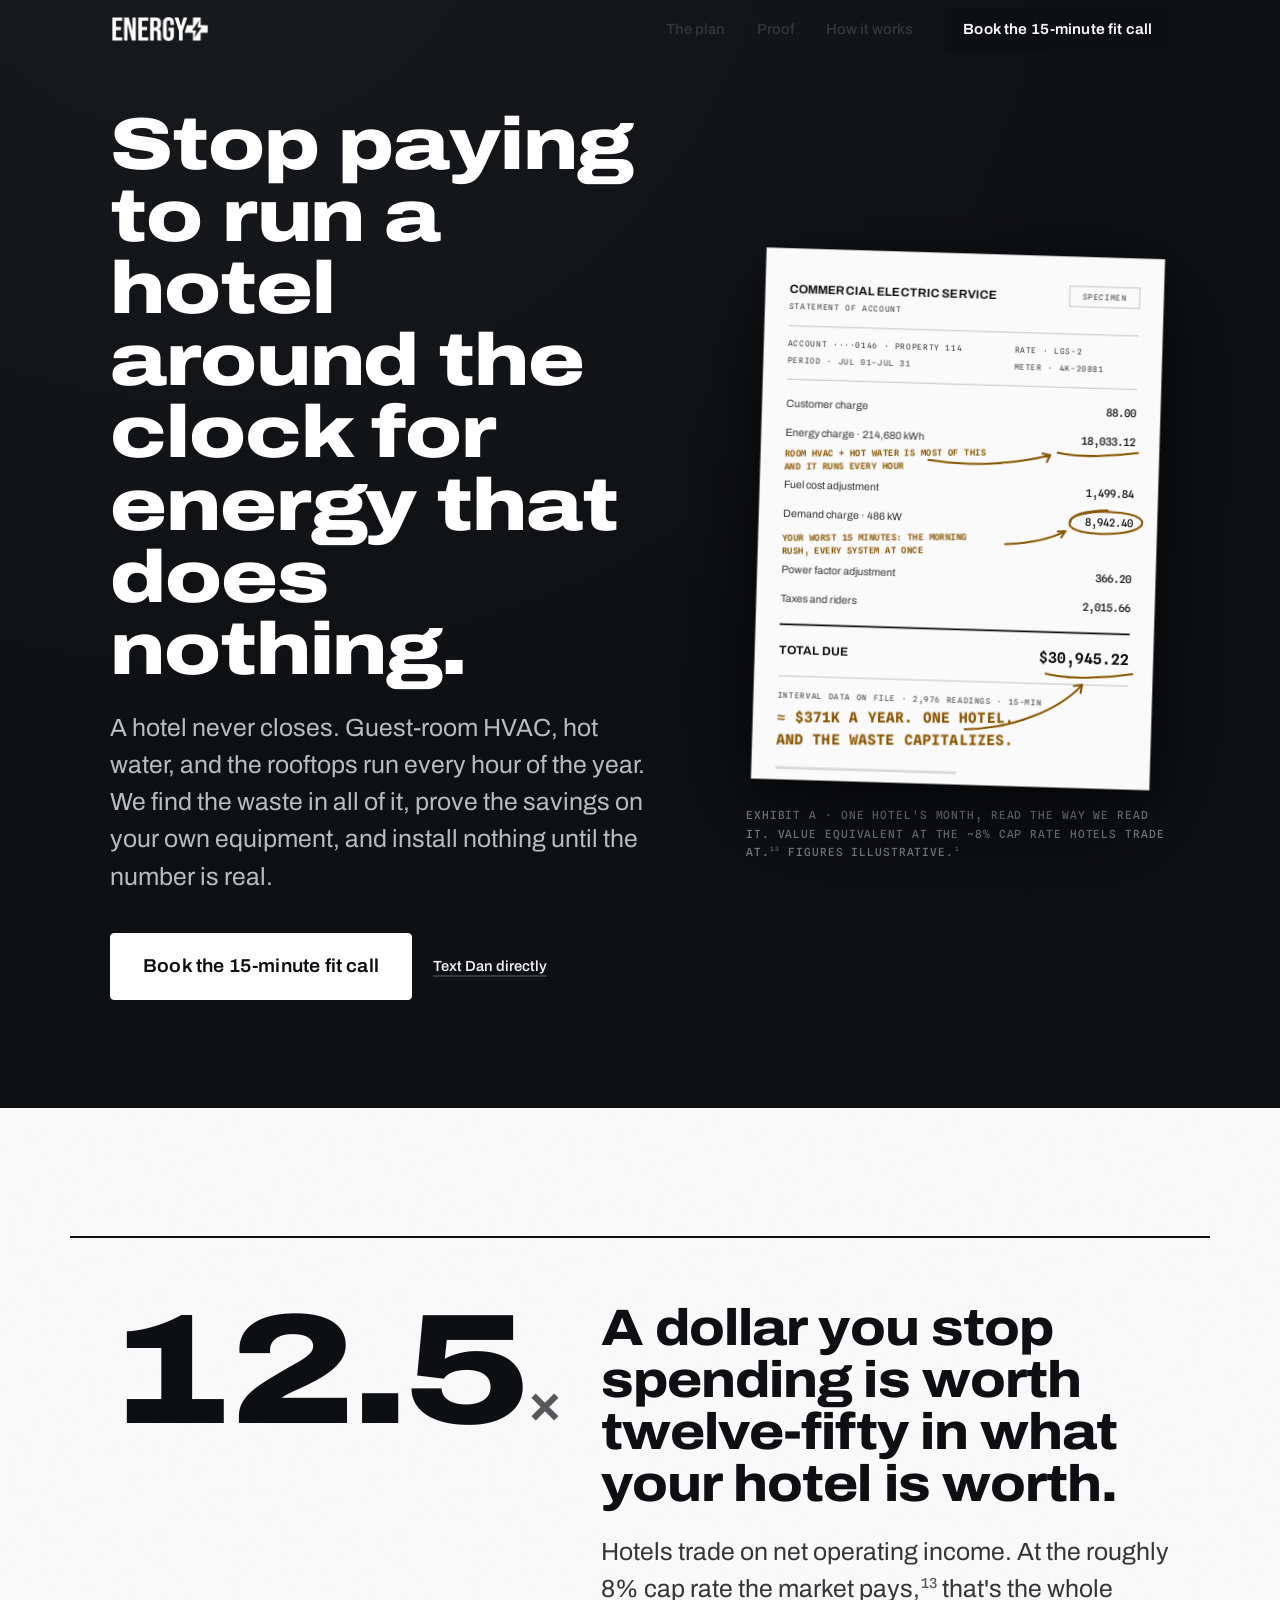
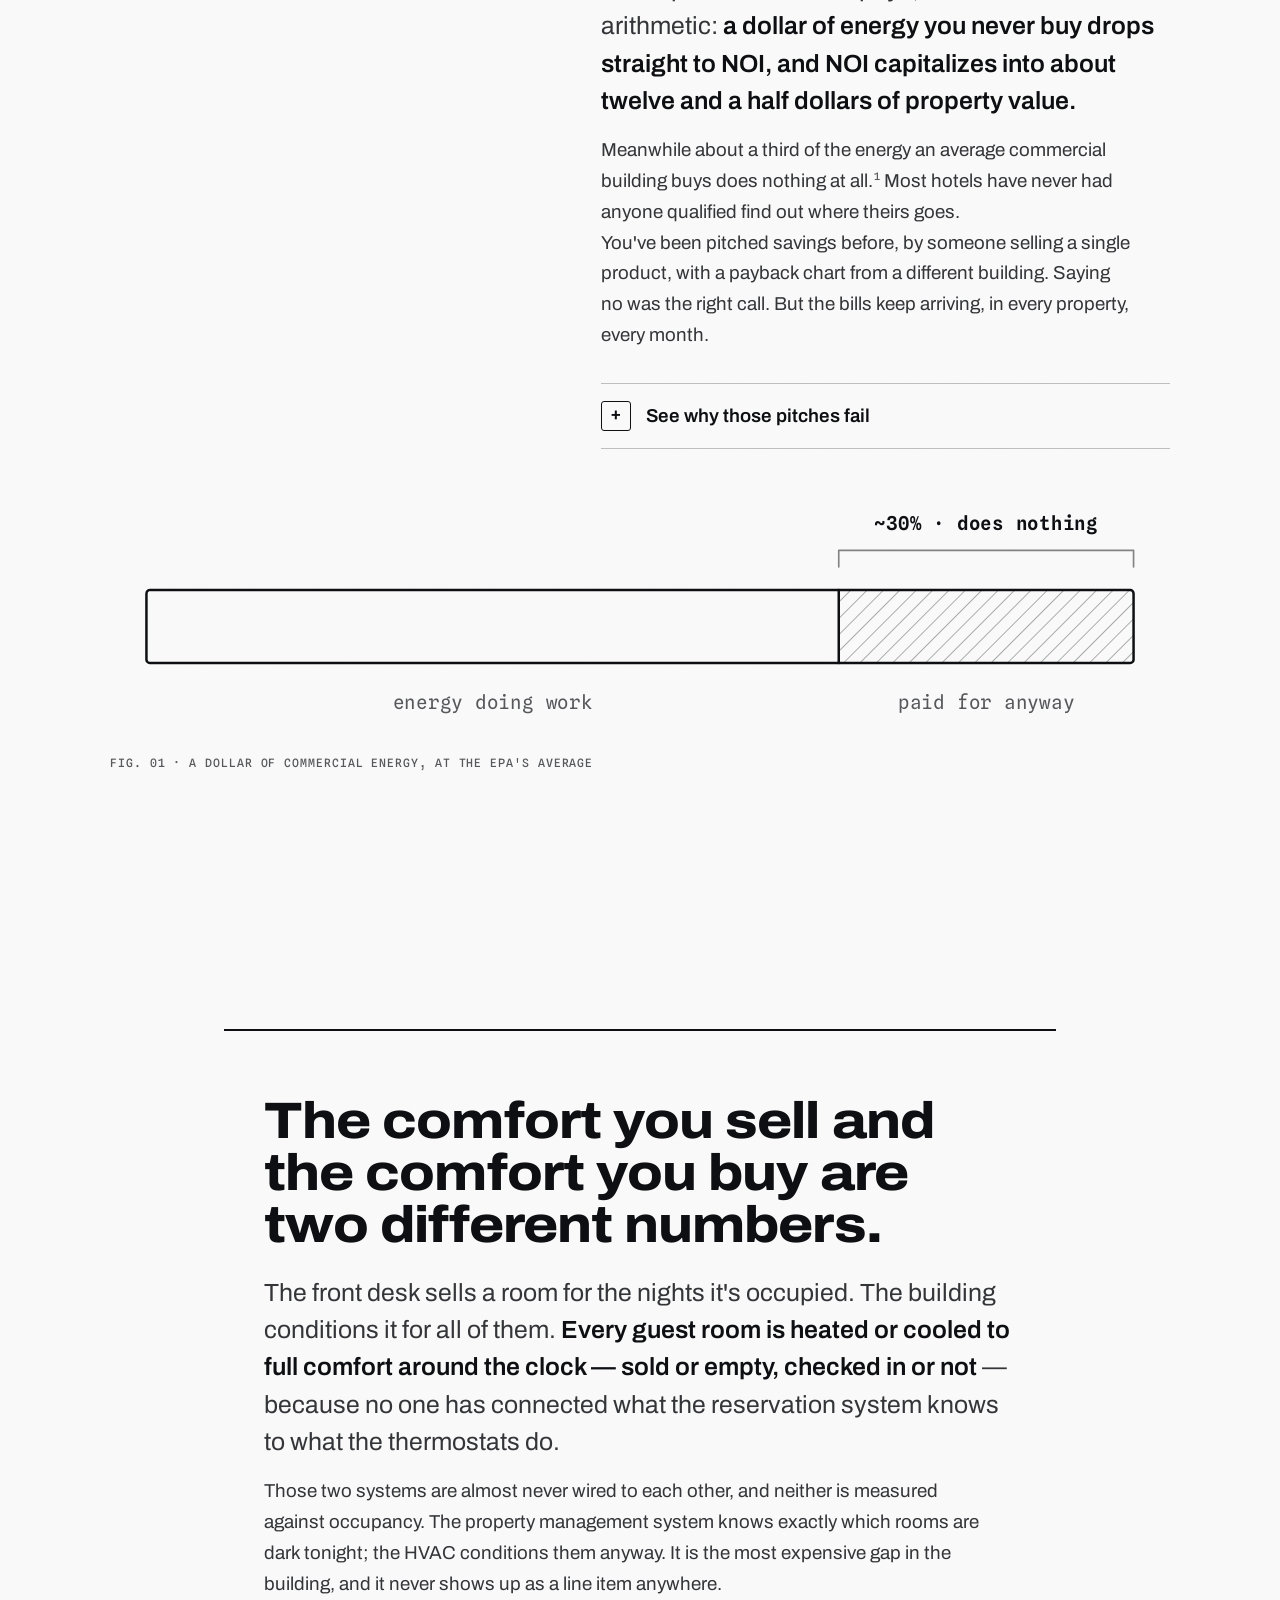
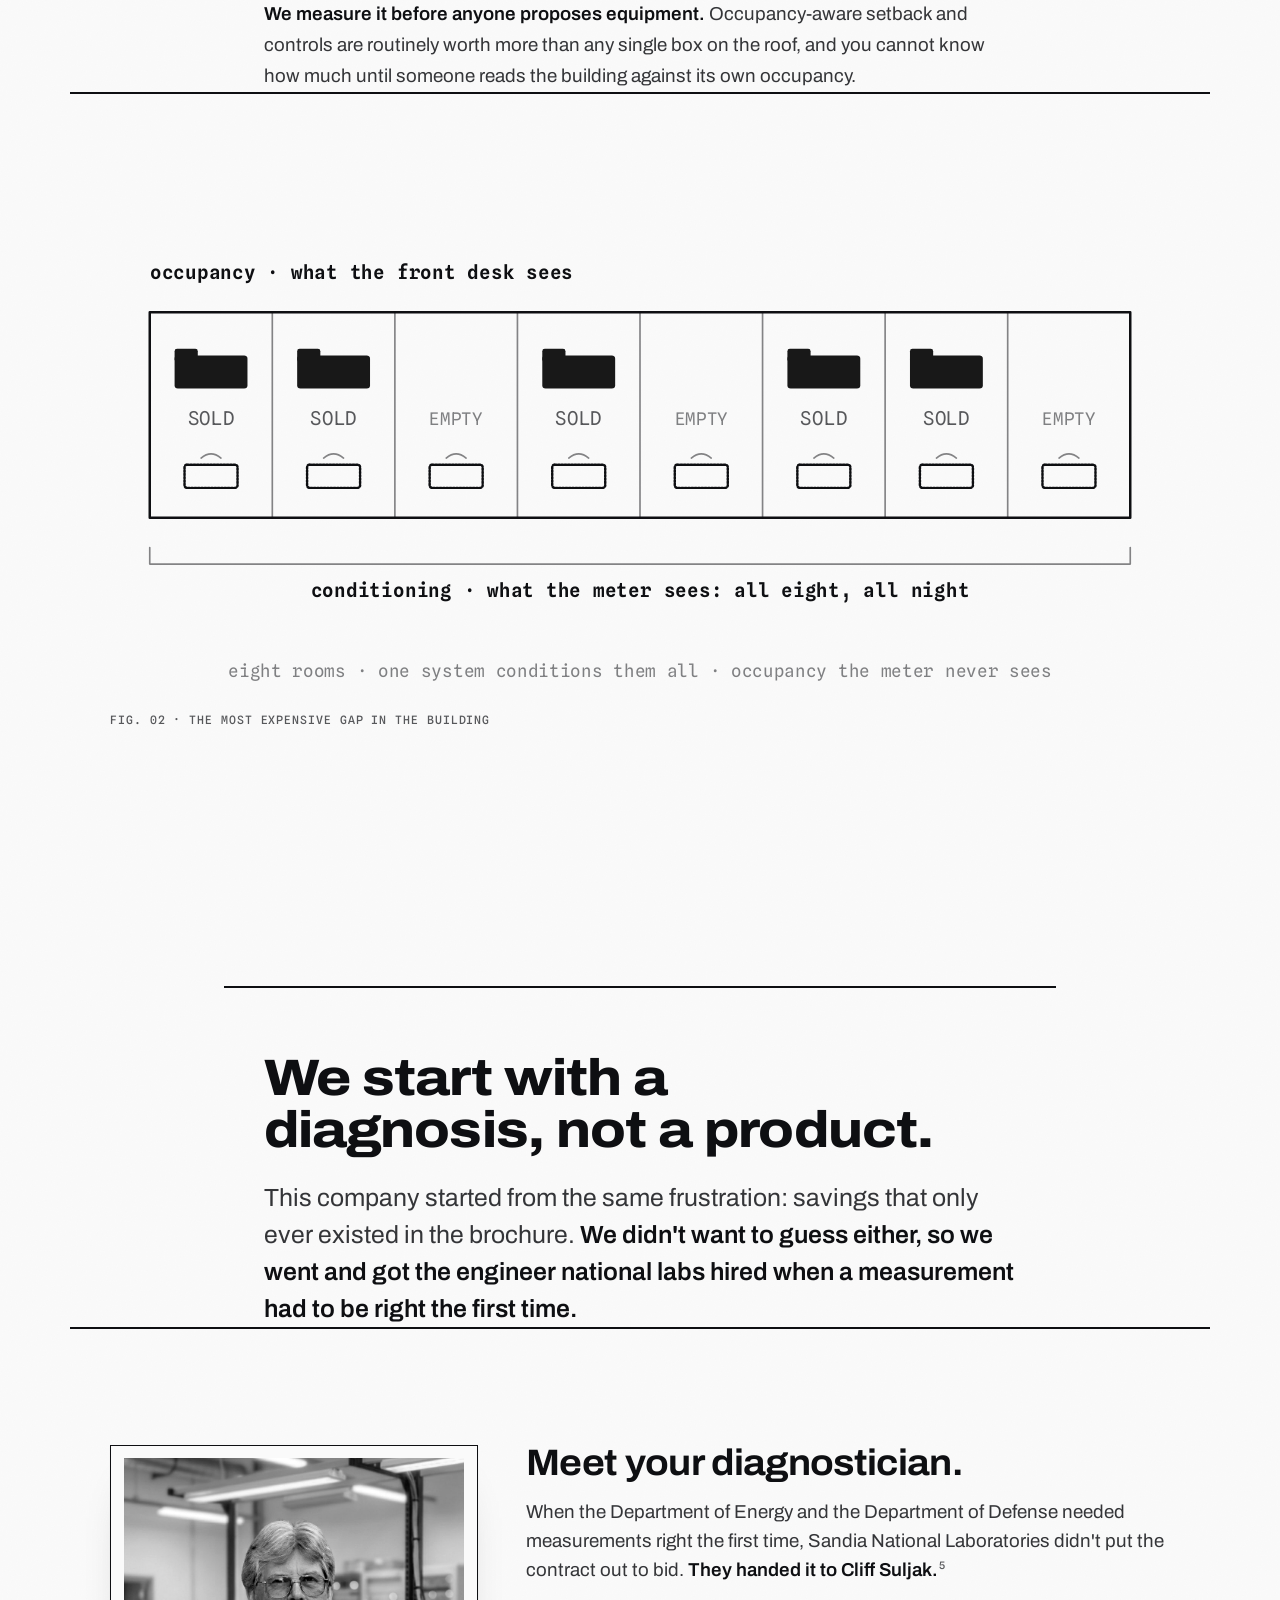
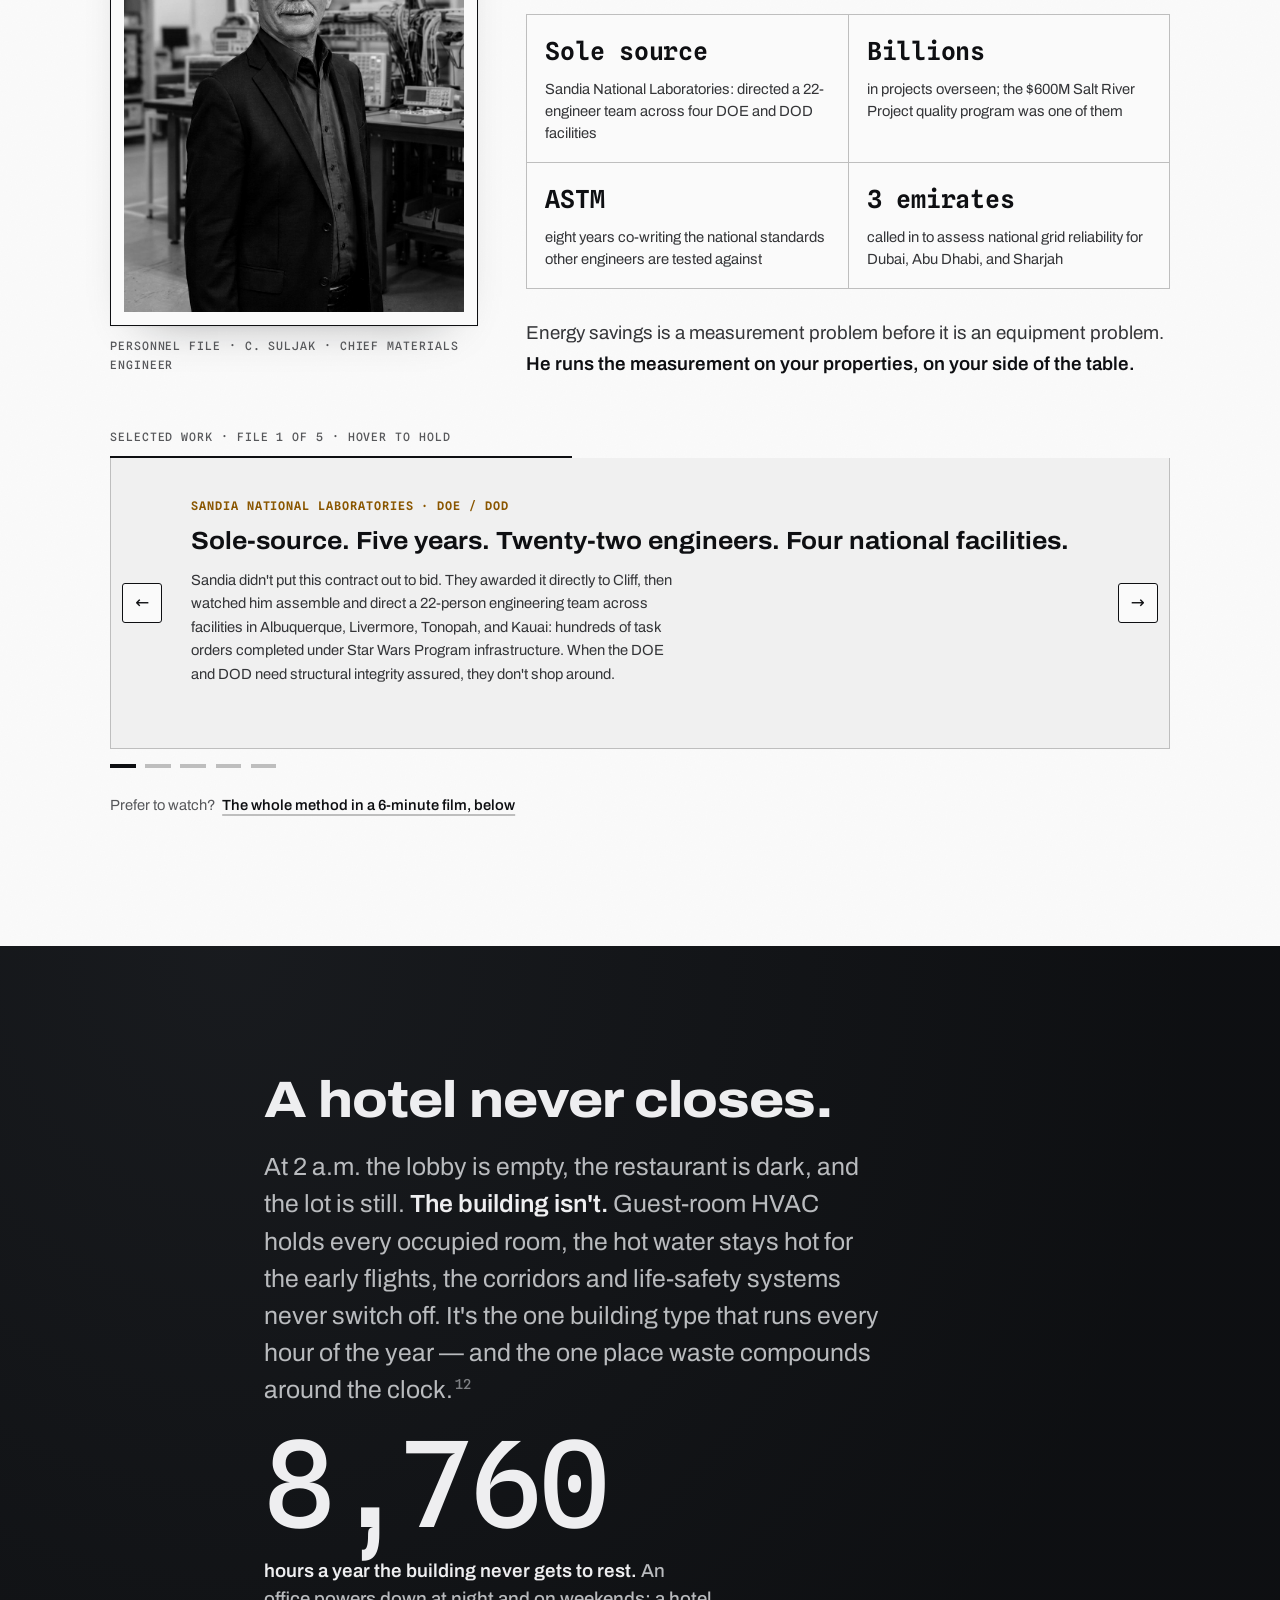
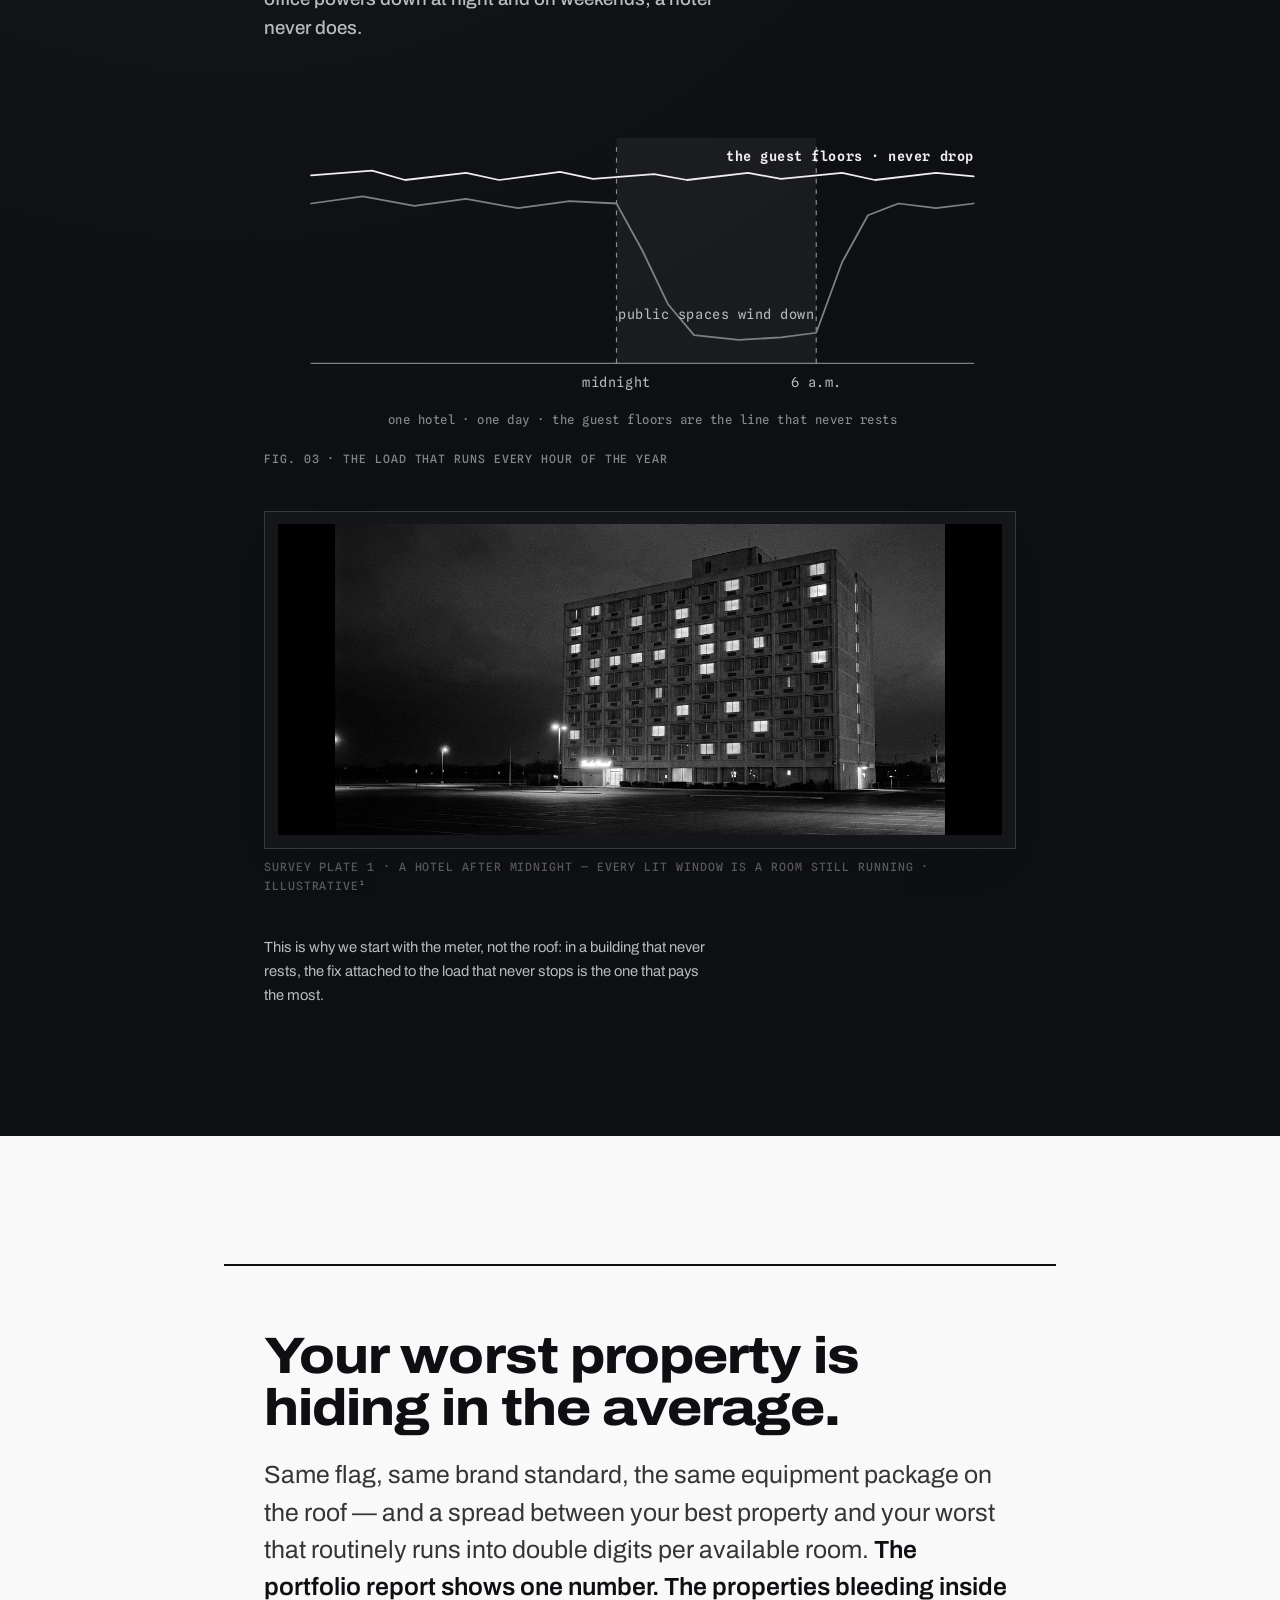
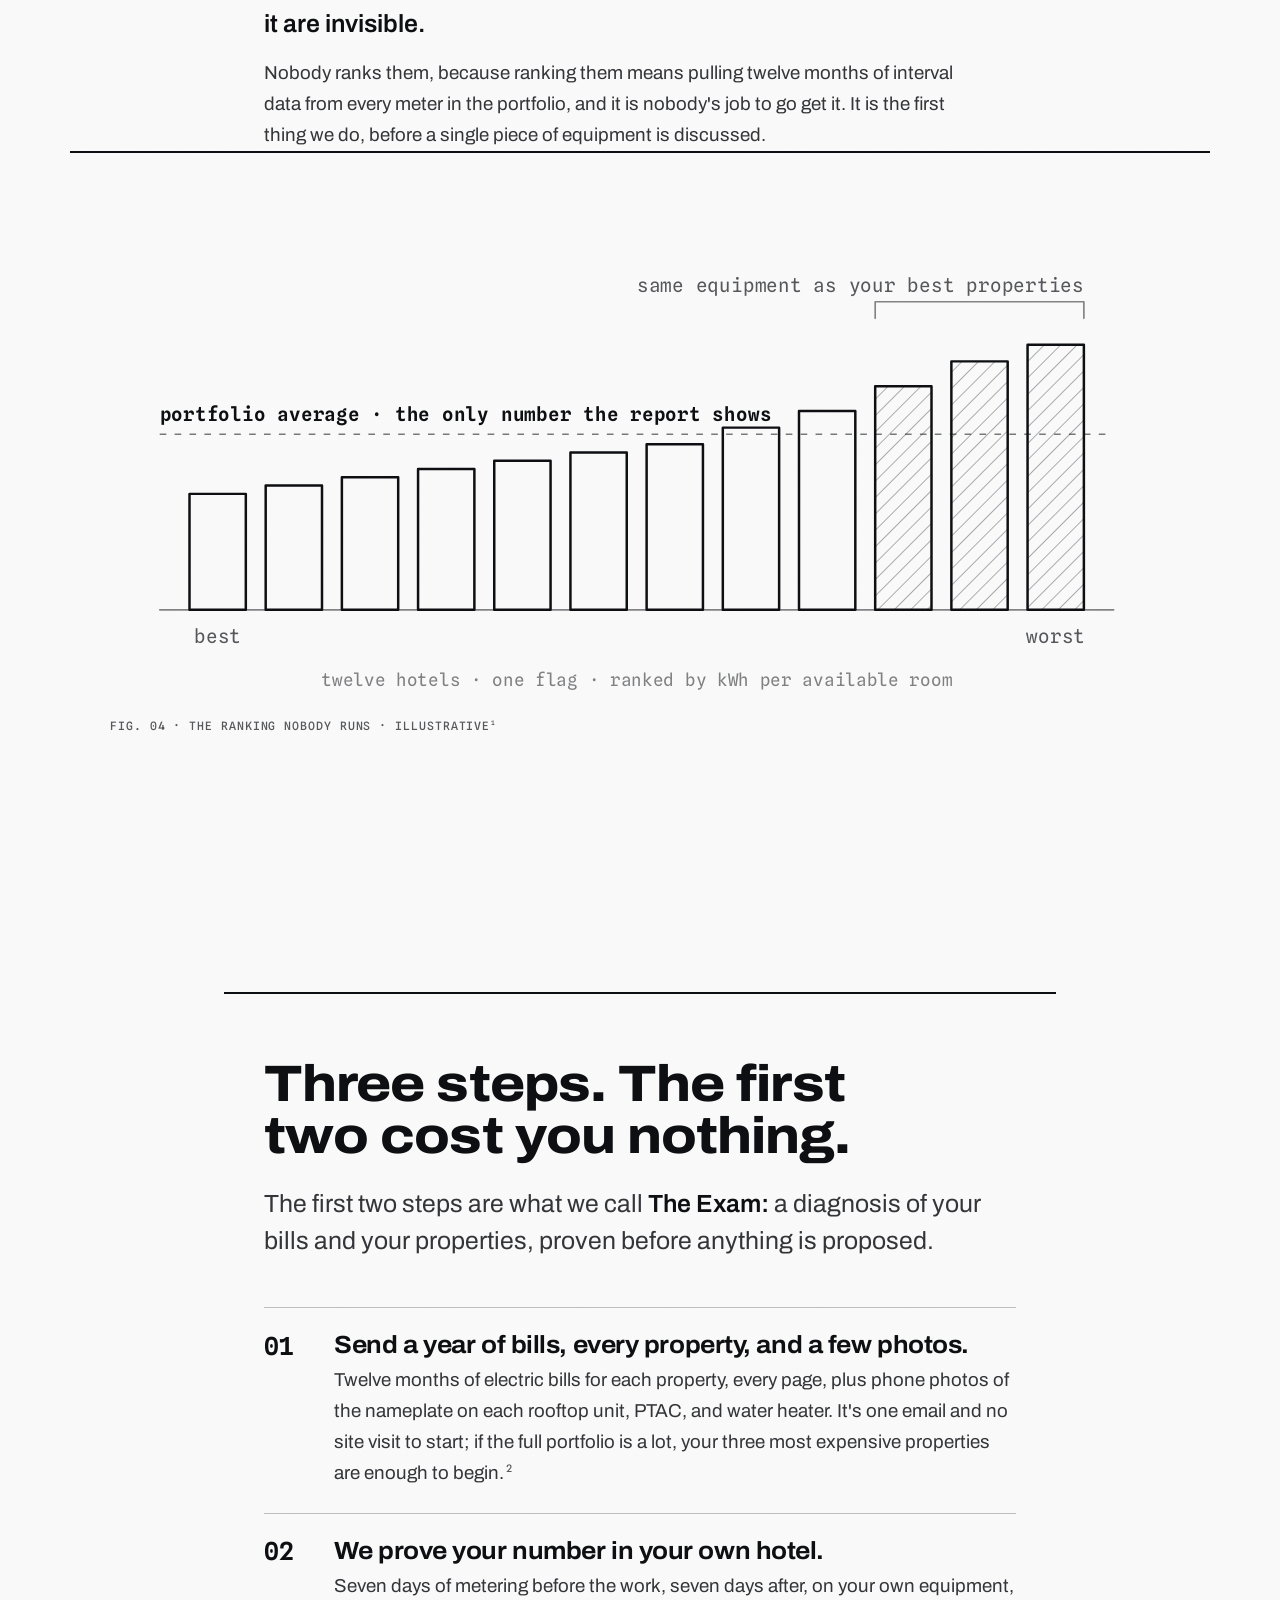
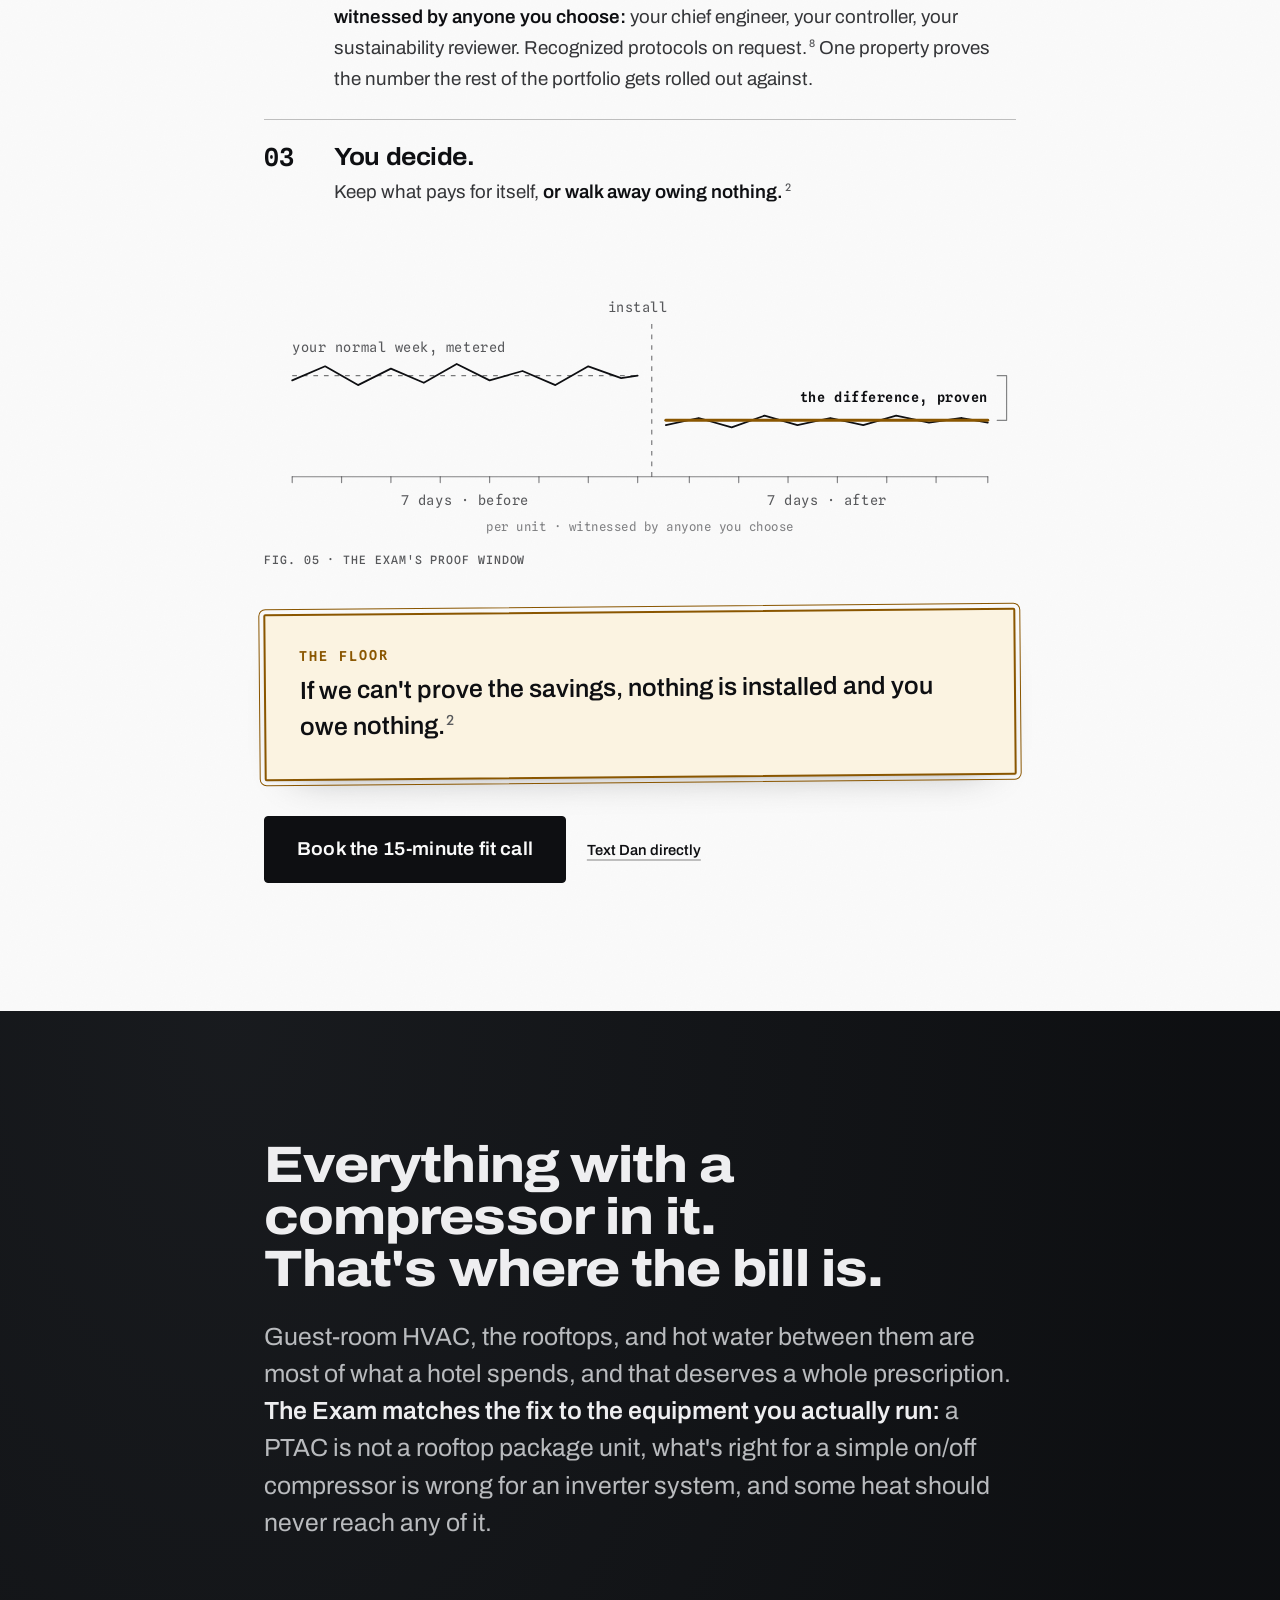
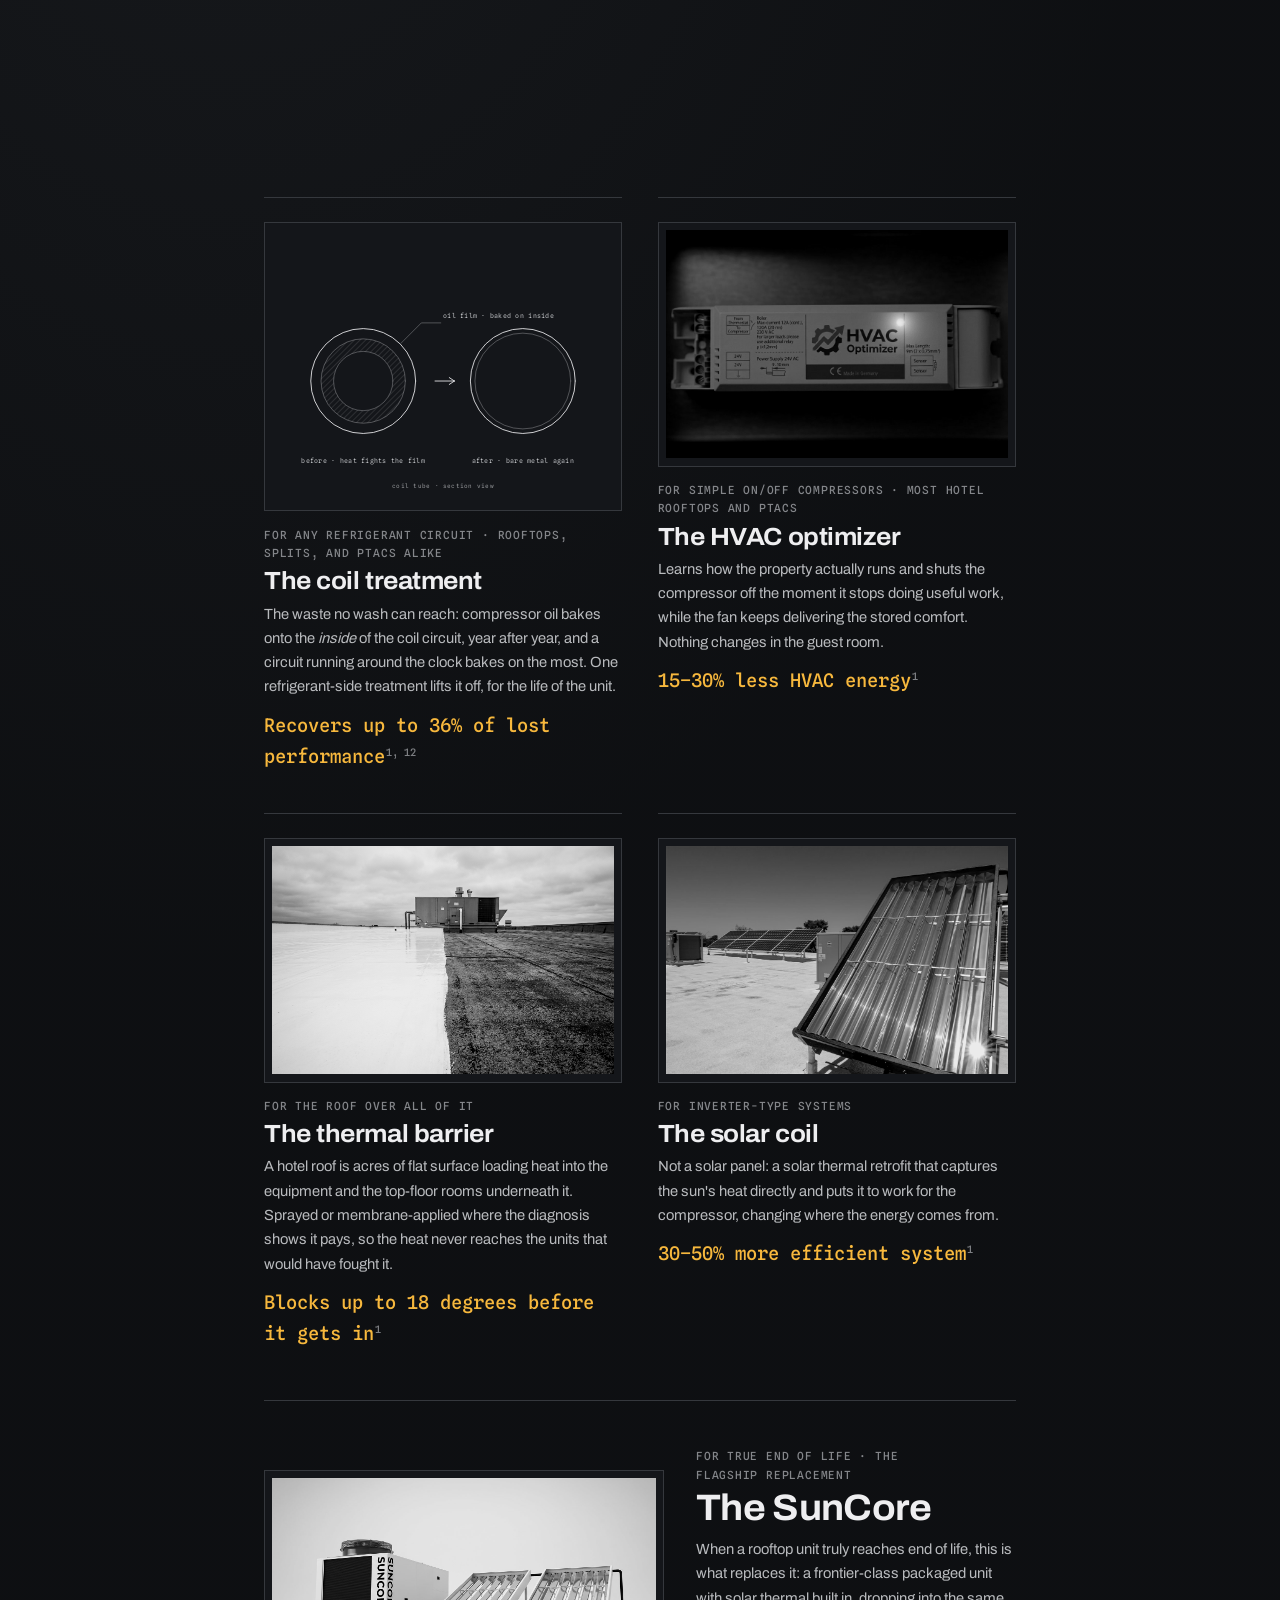
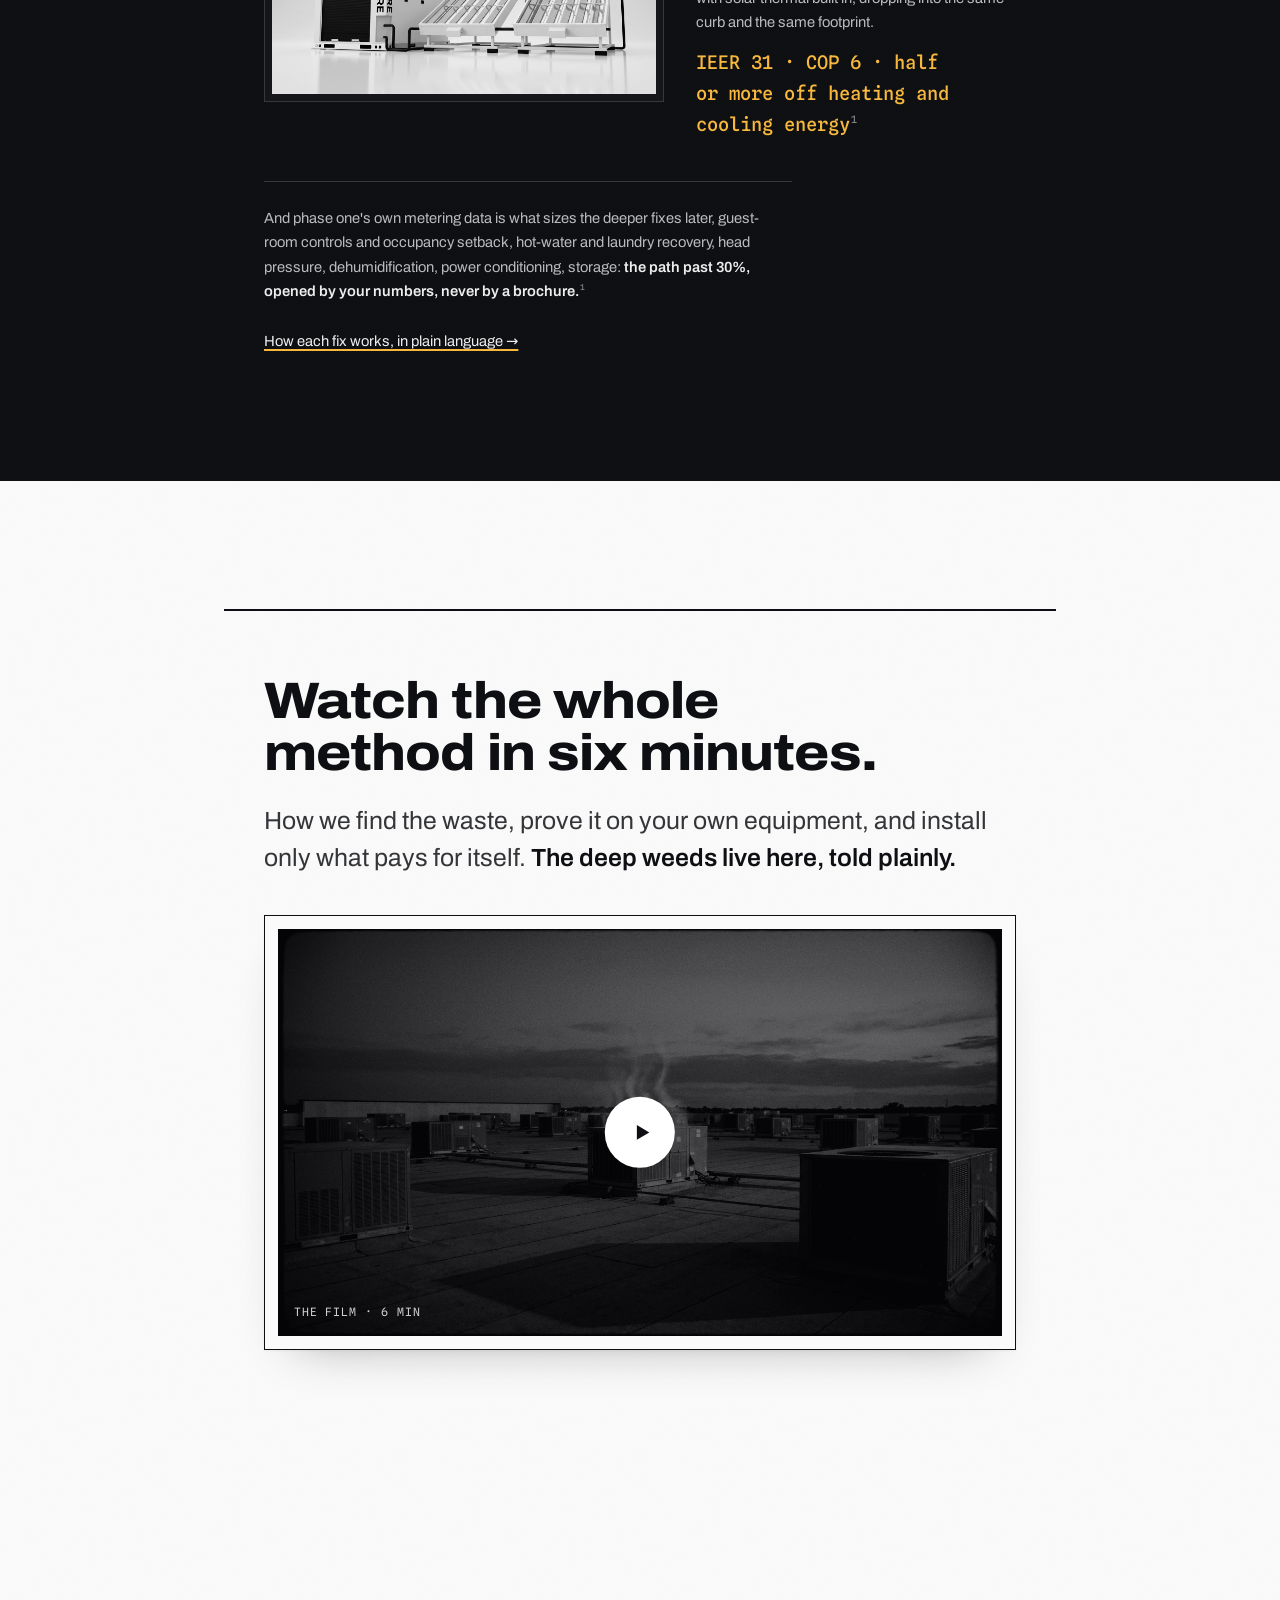
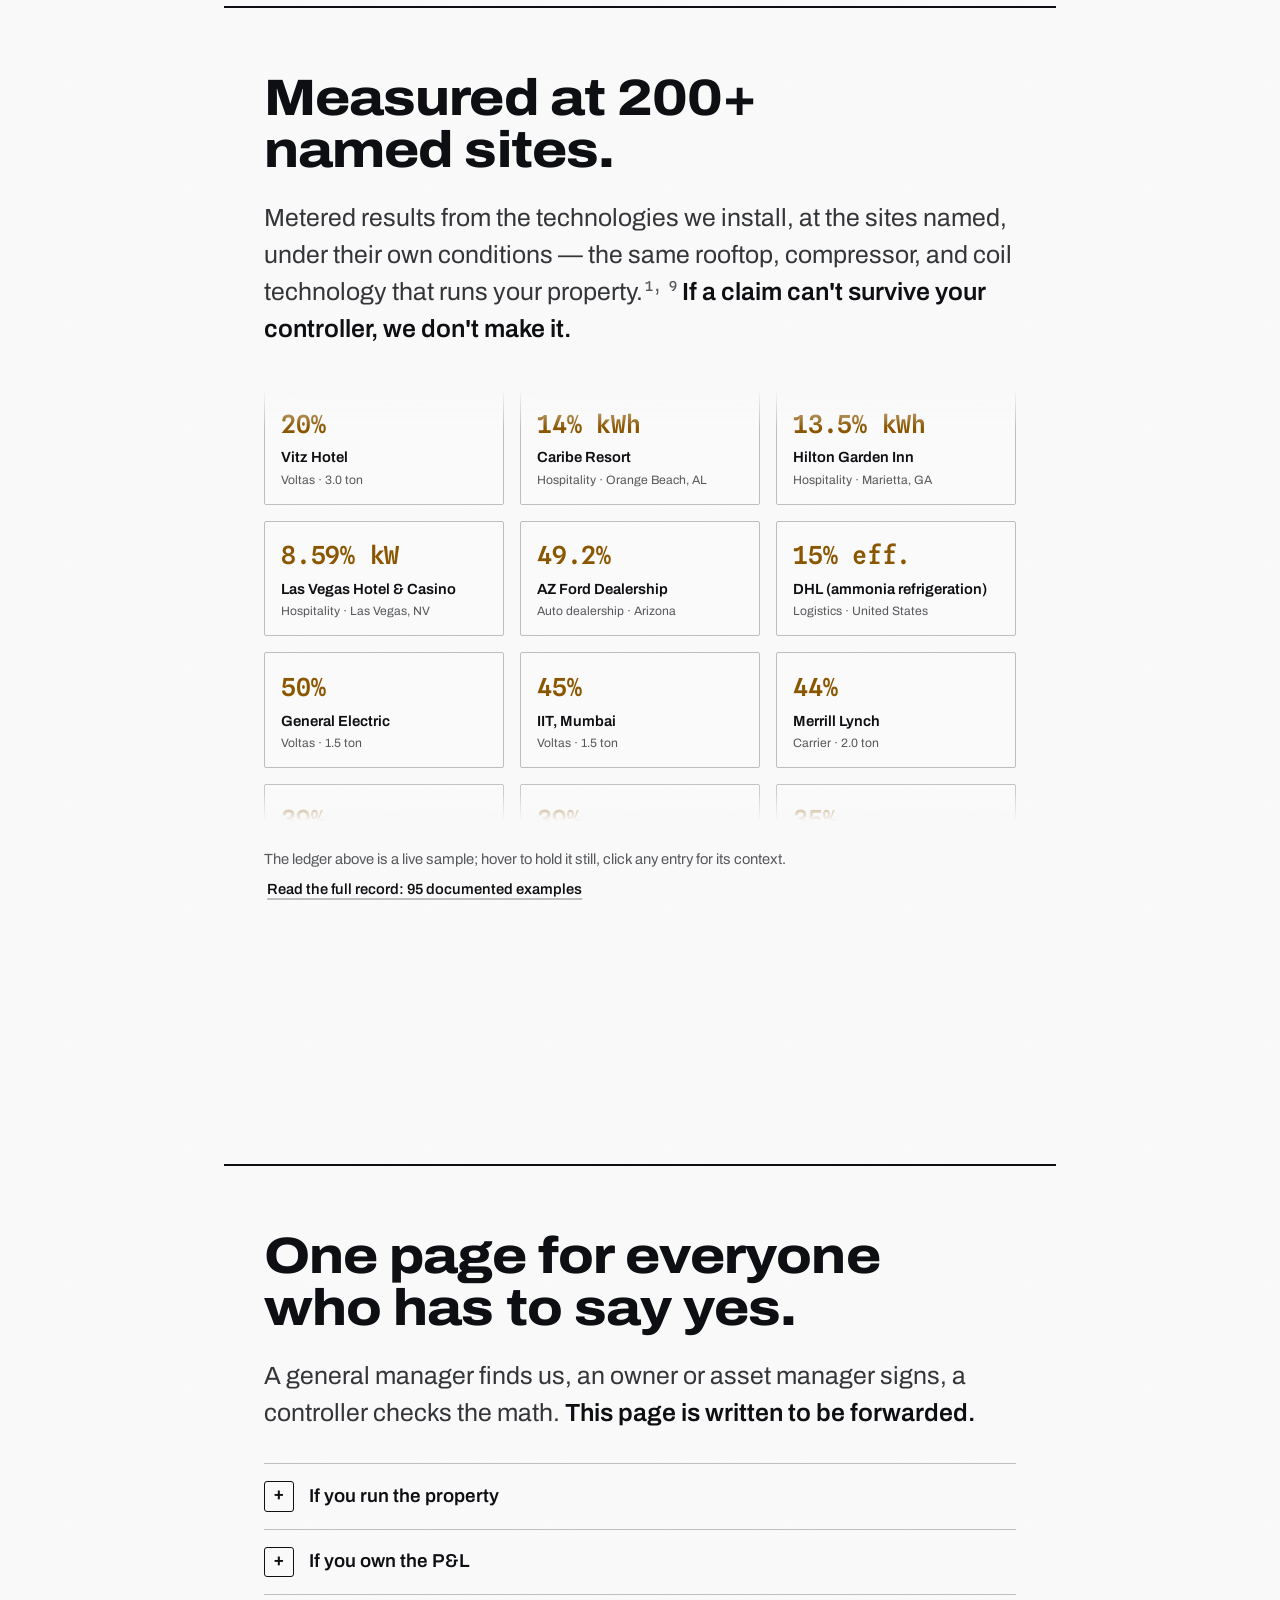
==== index.html @ 2615de54 "Plan step 1: tighten the bills ask to two sentences Drop the why-we-need-each-thing rationale and th" ====
<!DOCTYPE html>
<html lang="en">
<head>
<meta charset="UTF-8">
<meta name="viewport" content="width=device-width, initial-scale=1.0">
<title>Energy Plus: energy savings proven in your own hotels</title>
<meta name="description" content="Guest-room HVAC and hot water are the largest loads in a hotel, and the building never closes. We find the waste across your properties, prove the savings on your own equipment, and install nothing until the number is real.">
<meta property="og:title" content="Energy Plus: energy savings proven in your own hotels">
<meta property="og:description" content="Guest-room HVAC and hot water are the largest loads in a hotel, and the building never closes. We find the waste across your properties, prove the savings on your own equipment, and install nothing until the number is real.">
<meta property="og:type" content="website">
<meta name="color-scheme" content="light">
<meta name="theme-color" content="#fbfbfa">
<link rel="icon" href="assets/img/energy-plus-logo.png">
<link rel="stylesheet" href="assets/fonts/report-fonts.css">
<link rel="stylesheet" href="assets/site.css">
</head>
<body>
<a href="#main" class="skip-link">Skip to content</a>

<header class="head" id="head">
  <div class="wrap head__in">
    <a class="head__mark" href="#top" aria-label="Energy Plus, home"><img src="assets/img/energy-plus-logo.png" alt="Energy Plus" width="104" height="30"></a>
    <nav class="head__nav" aria-label="Primary">
      <a href="#plan">The plan</a>
      <a href="#proof">Proof</a>
      <a href="how-it-works.html">How it works</a>
      <button type="button" class="btn btn--sm" data-book>Book the 15-minute fit call</button>
    </nav>
  </div>
</header>

<main id="main">

  <!-- HERO · the exhibit: a bill, read the way we read it -->
  <section class="hero" id="top" aria-labelledby="hero-h">
    <div class="wrap hero__in hero__grid">
      <div class="hero__copy">
        <h1 id="hero-h">Stop paying to run a hotel around the clock for energy that does nothing.</h1>
        <p class="hero__lede">A hotel never closes. Guest-room HVAC, hot water, and the rooftops run every hour of the year. We find the waste in all of it, prove the savings on your own equipment, and install nothing until the number is real.</p>
        <div class="cta" data-cta>
          <button type="button" class="btn btn--lg" data-book>Book the 15-minute fit call</button>
          <button type="button" class="textlink js-sms-toggle" aria-expanded="false">Text Dan directly</button>
        </div>
        <div class="sms" role="group" aria-label="Text the founder">
          <p class="sms__to">To Dan &middot; (864) 777-0688</p>
          <textarea rows="4" spellcheck="false" aria-label="Message to Dan">Hi Dan, I run facilities for a hotel group and I'd like to see what real energy savings could look like across our properties, without the sales song and dance. What does it take to qualify?</textarea>
          <div class="sms__foot">
            <span class="sms__hint">Opens in your messages, ready to send.</span>
            <a class="btn btn--sm js-sms-send" href="#" data-phone="+18647770688">Send message</a>
          </div>
        </div>
      </div>
      <figure class="bill">
        <svg viewBox="0 0 460 592" role="img" aria-labelledby="bill-t">
          <title id="bill-t">One hotel's monthly electric bill, marked up the way we read it: guest-room HVAC and hot water are most of the energy charge and never shut off, the demand charge is set by the worst 15 minutes of the month when the whole property peaks at once, and at the roughly 8% capitalization rate hotels trade at, the waste inside this one bill is worth a multiple of itself in property value.</title>
          <rect class="paper" x="14" y="8" width="432" height="576"/>
          <text class="bt" x="40" y="56">COMMERCIAL ELECTRIC SERVICE</text>
          <text class="meta" x="40" y="74">STATEMENT OF ACCOUNT</text>
          <rect class="tag" x="344" y="40" width="76" height="22"/>
          <text class="meta" x="382" y="54.5" text-anchor="middle">SPECIMEN</text>
          <line class="rule" x1="40" y1="92" x2="420" y2="92"/>
          <text class="meta" x="40" y="114">ACCOUNT &middot;&middot;&middot;&middot;0146 &middot; PROPERTY 114</text>
          <text class="meta" x="286" y="114">RATE &middot; LGS-2</text>
          <text class="meta" x="40" y="132">PERIOD &middot; JUL 01&ndash;JUL 31</text>
          <text class="meta" x="286" y="132">METER &middot; 4K-20881</text>
          <line class="rule" x1="40" y1="150" x2="420" y2="150"/>
          <text class="row" x="40" y="180">Customer charge</text>
          <text class="amt" x="420" y="180" text-anchor="end">88.00</text>
          <text class="row" x="40" y="212">Energy charge &middot; 214,680 kWh</text>
          <text class="amt" x="420" y="212" text-anchor="end">18,033.12</text>
          <text class="row" x="40" y="268">Fuel cost adjustment</text>
          <text class="amt" x="420" y="268" text-anchor="end">1,499.84</text>
          <text class="row" x="40" y="300">Demand charge &middot; 486 kW</text>
          <text class="amt" x="420" y="300" text-anchor="end">8,942.40</text>
          <text class="row" x="40" y="360">Power factor adjustment</text>
          <text class="amt" x="420" y="360" text-anchor="end">366.20</text>
          <text class="row" x="40" y="392">Taxes and riders</text>
          <text class="amt" x="420" y="392" text-anchor="end">2,015.66</text>
          <line class="rule rule--ink" x1="40" y1="416" x2="420" y2="416"/>
          <text class="bt" x="40" y="448">TOTAL DUE</text>
          <text class="amt amt--total" x="420" y="449" text-anchor="end">$30,945.22</text>
          <line class="rule" x1="40" y1="472" x2="420" y2="472"/>
          <text class="meta" x="40" y="496">INTERVAL DATA ON FILE &middot; 2,976 READINGS &middot; 15-MIN</text>
          <rect class="fine" x="40" y="570" width="196" height="3"/>
          <!-- the pen · mark 1: the energy charge -->
          <path class="mk" pathLength="1" style="--d:0" d="M336 221 C 358 226, 398 223, 423 219"/>
          <path class="mk" pathLength="1" style="--d:0" d="M196 233 C 248 240, 296 233, 328 224 M328 224 l -8.5 -1.5 M328 224 l -3.5 7.5"/>
          <text class="mk-t" x="40" y="234" style="--d:0" transform="rotate(-2 40 234)">ROOM HVAC + HOT WATER IS MOST OF THIS</text>
          <text class="mk-t" x="40" y="248" style="--d:0" transform="rotate(-2 40 248)">AND IT RUNS EVERY HOUR</text>
          <!-- mark 2: the demand charge -->
          <path class="mk" pathLength="1" style="--d:1" d="M352 296 C 350 281, 428 279, 430 294 C 432 310, 353 313, 351 298 C 350 287, 370 283, 392 282"/>
          <path class="mk" pathLength="1" style="--d:1" d="M282 322 C 310 320, 332 314, 347 306 M347 306 l -8.5 0.5 M347 306 l -4.5 7"/>
          <text class="mk-t" x="40" y="326" style="--d:1" transform="rotate(-2 40 326)">YOUR WORST 15 MINUTES: THE MORNING</text>
          <text class="mk-t" x="40" y="340" style="--d:1" transform="rotate(-2 40 340)">RUSH, EVERY SYSTEM AT ONCE</text>
          <!-- mark 3: what the total really is, annualized -->
          <path class="mk" pathLength="1" style="--d:2" d="M330 461 C 356 467, 396 464, 424 459"/>
          <path class="mk" pathLength="1" style="--d:2" d="M244 524 C 296 522, 346 500, 370 472 M370 472 l -9 1.5 M370 472 l -1.5 9"/>
          <text class="mk-t mk-t--big" x="40" y="522" style="--d:2" transform="rotate(-1.5 40 522)">&asymp; $371K A YEAR. ONE HOTEL.</text>
          <text class="mk-t mk-t--big" x="40" y="546" style="--d:2" transform="rotate(-1.5 40 546)">AND THE WASTE CAPITALIZES.</text>
        </svg>
        <figcaption class="bill__cap">Exhibit A &middot; one hotel's month, read the way we read it. Value equivalent at the ~8% cap rate hotels trade at.<sup class="fn"><a href="#notes" aria-label="See note 13">13</a></sup> Figures illustrative.<sup class="fn"><a href="#notes" aria-label="See note 1">1</a></sup></figcaption>
      </figure>
    </div>
  </section>

  <!-- BEAT 1 · THE PROBLEM -->
  <section class="beat" id="problem" aria-labelledby="problem-h">
    <div class="wrap beat__grid">
      <p class="monument" aria-hidden="true">12.5<span class="monument__unit">&times;</span></p>
      <div class="beat__copy">
        <h2 id="problem-h">A dollar you stop spending is worth twelve-fifty in what your hotel is worth.</h2>
        <p class="lead">Hotels trade on net operating income. At the roughly 8% cap rate the market pays,<sup class="fn"><a href="#notes" aria-label="See note 13">13</a></sup> that's the whole arithmetic: <strong>a dollar of energy you never buy drops straight to NOI, and NOI capitalizes into about twelve and a half dollars of property value.</strong></p>
        <p>Meanwhile about a third of the energy an average commercial building buys does nothing at all.<sup class="fn"><a href="#notes" aria-label="See note 1">1</a></sup> Most hotels have never had anyone qualified find out where theirs goes.</p>
        <p>You've been pitched savings before, by someone selling a single product, with a payback chart from a different building. Saying no was the right call. But the bills keep arriving, in every property, every month.</p>
        <details class="gate">
          <summary><span class="plus" aria-hidden="true">+</span>See why those pitches fail</summary>
          <div class="gate__body">
            <p>Most energy vendors carry one product, so every property gets the same answer. The case study they show you is a different building's prescription. And the people who know your equipment best, your HVAC and mechanical service companies, are paid for service hours, not for kilowatt-hours you never use. Nobody in that model is paid to measure your properties first, so the waste survives the upgrade.</p>
            <p>That is the entire difference here: the measurement comes first, and the fix is chosen to match what it finds, from more than four dozen technologies.</p>
          </div>
        </details>
      </div>
    </div>
    <div class="wrap">
      <figure class="fig" aria-label="Diagram: of the energy an average commercial building buys, roughly a third does no work">
        <svg viewBox="0 0 640 150" role="img" aria-hidden="true">
          <defs>
            <pattern id="hatch-waste" width="7" height="7" patternTransform="rotate(45)" patternUnits="userSpaceOnUse">
              <line x1="0" y1="0" x2="0" y2="7" stroke="currentColor" stroke-width="1"/>
            </pattern>
          </defs>
          <rect class="fade" style="--o:0.4" x="440" y="58" width="178" height="44" fill="url(#hatch-waste)"/>
          <rect class="d" pathLength="1" x="22" y="58" width="596" height="44" rx="2" style="--d:0"/>
          <line class="d" pathLength="1" x1="440" y1="58" x2="440" y2="102" style="--d:1"/>
          <path class="d soft" pathLength="1" d="M440 44 L440 34 L618 34 L618 44" style="--d:2"/>
          <text class="lbl lbl--ink" x="529" y="22" text-anchor="middle">~30% · does nothing</text>
          <text class="lbl" x="231" y="130" text-anchor="middle">energy doing work</text>
          <text class="lbl" x="529" y="130" text-anchor="middle">paid for anyway</text>
        </svg>
        <figcaption>Fig. 01 &middot; A dollar of commercial energy, at the EPA's average</figcaption>
      </figure>
    </div>
  </section>

  <!-- BEAT 1.5 · THE COMFORT WAR · the hospitality-native insight -->
  <section class="beat beat--rule" id="comfort" aria-labelledby="comfort-h">
    <div class="wrap beat__narrow">
      <h2 id="comfort-h">The comfort you sell and the comfort you buy are two different numbers.</h2>
      <p class="lead">The front desk sells a room for the nights it's occupied. The building conditions it for all of them. <strong>Every guest room is heated or cooled to full comfort around the clock &mdash; sold or empty, checked in or not</strong> &mdash; because no one has connected what the reservation system knows to what the thermostats do.</p>
      <p>Those two systems are almost never wired to each other, and neither is measured against occupancy. The property management system knows exactly which rooms are dark tonight; the HVAC conditions them anyway. It is the most expensive gap in the building, and it never shows up as a line item anywhere.</p>
      <p><strong>We measure it before anyone proposes equipment.</strong> Occupancy-aware setback and controls are routinely worth more than any single box on the roof, and you cannot know how much until someone reads the building against its own occupancy.</p>
    </div>
    <div class="wrap">
      <figure class="fig" aria-label="Diagram: eight guest rooms on a floor, five sold and three empty, all eight conditioned to full comfort around the clock, because the reservation system that knows which rooms are occupied is not connected to the HVAC">
        <svg viewBox="0 0 640 300" role="img" aria-hidden="true">
          <text class="lbl lbl--ink" x="24" y="46">occupancy &middot; what the front desk sees</text>
          <!-- the floor of eight rooms -->
          <path class="d" pathLength="1" style="--d:0" d="M24 66 H616 M24 190 H616 M24 66 V190 M616 66 V190"/>
          <path class="d soft" pathLength="1" style="--d:1" d="M98 66 V190 M172 66 V190 M246 66 V190 M320 66 V190 M394 66 V190 M468 66 V190 M542 66 V190"/>
          <!-- occupied rooms 1,2,4,6,7: a bed glyph -->
          <g class="fade" style="--o:0.9">
            <rect x="39" y="92" width="44" height="20" rx="2"/><rect x="39" y="88" width="14" height="8" rx="1.5"/>
            <rect x="113" y="92" width="44" height="20" rx="2"/><rect x="113" y="88" width="14" height="8" rx="1.5"/>
            <rect x="261" y="92" width="44" height="20" rx="2"/><rect x="261" y="88" width="14" height="8" rx="1.5"/>
            <rect x="409" y="92" width="44" height="20" rx="2"/><rect x="409" y="88" width="14" height="8" rx="1.5"/>
            <rect x="483" y="92" width="44" height="20" rx="2"/><rect x="483" y="88" width="14" height="8" rx="1.5"/>
          </g>
          <text class="lbl" x="61"  y="134" text-anchor="middle">SOLD</text>
          <text class="lbl" x="135" y="134" text-anchor="middle">SOLD</text>
          <text class="lbl soft-t" x="209" y="134" text-anchor="middle">EMPTY</text>
          <text class="lbl" x="283" y="134" text-anchor="middle">SOLD</text>
          <text class="lbl soft-t" x="357" y="134" text-anchor="middle">EMPTY</text>
          <text class="lbl" x="431" y="134" text-anchor="middle">SOLD</text>
          <text class="lbl" x="505" y="134" text-anchor="middle">SOLD</text>
          <text class="lbl soft-t" x="579" y="134" text-anchor="middle">EMPTY</text>
          <!-- the HVAC unit under every room, all on -->
          <g class="d" pathLength="1" style="--d:2">
            <rect x="45"  y="158" width="32" height="14" rx="1.5"/><rect x="119" y="158" width="32" height="14" rx="1.5"/>
            <rect x="193" y="158" width="32" height="14" rx="1.5"/><rect x="267" y="158" width="32" height="14" rx="1.5"/>
            <rect x="341" y="158" width="32" height="14" rx="1.5"/><rect x="415" y="158" width="32" height="14" rx="1.5"/>
            <rect x="489" y="158" width="32" height="14" rx="1.5"/><rect x="563" y="158" width="32" height="14" rx="1.5"/>
          </g>
          <path class="d soft" pathLength="1" style="--d:3" d="M55 154 q6 -5 12 0 M129 154 q6 -5 12 0 M203 154 q6 -5 12 0 M277 154 q6 -5 12 0 M351 154 q6 -5 12 0 M425 154 q6 -5 12 0 M499 154 q6 -5 12 0 M573 154 q6 -5 12 0"/>
          <!-- the bracket: all eight conditioned the same -->
          <path class="d soft" pathLength="1" style="--d:4" d="M24 208 v10 H616 v-10"/>
          <text class="lbl lbl--ink" x="320" y="238" text-anchor="middle">conditioning &middot; what the meter sees: all eight, all night</text>
          <text class="lbl soft-t" x="320" y="286" text-anchor="middle">eight rooms &middot; one system conditions them all &middot; occupancy the meter never sees</text>
        </svg>
        <figcaption>Fig. 02 &middot; The most expensive gap in the building</figcaption>
      </figure>
    </div>
  </section>


  <!-- BEAT 2 · THE GUIDE · the diagnostician's dossier -->
  <section class="beat beat--rule" id="guide" aria-labelledby="guide-h">
    <div class="wrap beat__narrow">
      <h2 id="guide-h">We start with a diagnosis, not a product.</h2>
      <p class="lead">This company started from the same frustration: savings that only ever existed in the brochure. <strong>We didn't want to guess either, so we went and got the engineer national labs hired when a measurement had to be right the first time.</strong></p>
    </div>
    <div class="wrap">
      <div class="dossier">
        <figure class="dossier__photo">
          <div class="plate__frame plate__frame--portrait"><img src="assets/img/cliff-lab.jpg" alt="Cliff Suljak, Chief Materials Engineer, standing in a materials testing laboratory" loading="lazy"></div>
          <figcaption class="dossier__cap">Personnel file &middot; C. Suljak &middot; Chief Materials Engineer</figcaption>
        </figure>
        <div class="dossier__body">
          <h3 class="dossier__title">Meet your diagnostician.</h3>
          <p class="dossier__lede">When the Department of Energy and the Department of Defense needed measurements right the first time, Sandia National Laboratories didn't put the contract out to bid. <strong>They handed it to Cliff Suljak.</strong><sup class="fn"><a href="#notes" aria-label="See note 5">5</a></sup></p>
          <ul class="creds" aria-label="Career credentials">
            <li><span class="creds__fig">Sole source</span><span class="creds__desc">Sandia National Laboratories: directed a 22-engineer team across four DOE and DOD facilities</span></li>
            <li><span class="creds__fig">Billions</span><span class="creds__desc">in projects overseen; the $600M Salt River Project quality program was one of them</span></li>
            <li><span class="creds__fig">ASTM</span><span class="creds__desc">eight years co-writing the national standards other engineers are tested against</span></li>
            <li><span class="creds__fig">3 emirates</span><span class="creds__desc">called in to assess national grid reliability for Dubai, Abu Dhabi, and Sharjah</span></li>
          </ul>
          <p class="dossier__why">Energy savings is a measurement problem before it is an equipment problem. <strong>He runs the measurement on your properties, on your side of the table.</strong></p>
        </div>
      </div>
      <div class="workfile" data-workfile>
        <p class="workfile__label">Selected work &middot; file <span data-wf-n>1</span> of 5 &middot; hover to hold</p>
        <div class="workfile__view">
          <div class="workfile__track" data-wf-track>
            <article class="workfile__card">
              <p class="workfile__tag">Sandia National Laboratories &middot; DOE / DOD</p>
              <h4>Sole-source. Five years. Twenty-two engineers. Four national facilities.</h4>
              <p>Sandia didn't put this contract out to bid. They awarded it directly to Cliff, then watched him assemble and direct a 22-person engineering team across facilities in Albuquerque, Livermore, Tonopah, and Kauai: hundreds of task orders completed under Star Wars Program infrastructure. When the DOE and DOD need structural integrity assured, they don't shop around.</p>
            </article>
            <article class="workfile__card">
              <p class="workfile__tag">Salt River Project &middot; Arizona</p>
              <h4>He built the quality control system from scratch. The industry copied it.</h4>
              <p>As Manager of the Materials and Quality Services Division, Cliff created a complete quality control infrastructure for one of the Southwest's largest utilities: metallurgical lab, nondestructive testing, failure analysis, predictive vibration monitoring. The innovations he introduced on the $600M program were later adopted by utilities across the country.</p>
            </article>
            <article class="workfile__card">
              <p class="workfile__tag">York International &middot; Los Angeles County Courts</p>
              <h4>Northridge earthquake. County engineers on the other side. He won.</h4>
              <p>After the Northridge earthquake threatened the world's largest thermal storage system at the LA County Courts facility, York International hired Cliff on a sole-source basis to fix it. He performed the seismic stability analysis, delivered litigation testimony against the county's own engineers and consultants, and prevailed. Then he designed, fabricated, and personally oversaw installation of the custom seismic restraint system.</p>
            </article>
            <article class="workfile__card">
              <p class="workfile__tag">UAE National Power Grid &middot; Dubai &middot; Abu Dhabi &middot; Sharjah</p>
              <h4>Three emirates. One grid. They called him in to assess all of it.</h4>
              <p>What began as a reactive power loss engagement across Dubai, Abu Dhabi, and Sharjah grew into a full operational assessment of the UAE's power grid. Cliff mobilized in-country for extended periods, consulting directly to utility authorities on grid reliability. When a nation's infrastructure is the project, the margin for error is zero.</p>
            </article>
            <article class="workfile__card">
              <p class="workfile__tag">ASTM &middot; Standards Committee &middot; 8 years</p>
              <h4>Eight years helping write the standards everyone else is tested against.</h4>
              <p>For eight years Cliff served on the ASTM committee developing test methods for leading-edge materials diagnostics: advanced composites and ultra-high-strength metals in extreme temperature environments. The methods he helped develop were adopted as national industry acceptance criteria for utility procurement.</p>
            </article>
          </div>
          <button type="button" class="workfile__arrow workfile__arrow--prev" data-wf-prev aria-label="Previous project">&larr;</button>
          <button type="button" class="workfile__arrow workfile__arrow--next" data-wf-next aria-label="Next project">&rarr;</button>
        </div>
        <div class="workfile__dots" data-wf-dots aria-label="Selected work navigation"></div>
      </div>
      <p class="quiet">Prefer to watch? <a class="textlink" href="#film">The whole method in a 6-minute film, below</a></p>
    </div>
  </section>

  <!-- BEAT 1.75 · A HOTEL NEVER CLOSES · the fork's signature, on graphite -->
  <section class="beat beat--dark always" id="always" aria-labelledby="always-h">
    <div class="wrap beat__narrow">
      <h2 id="always-h">A hotel never closes.</h2>
      <p class="lead lead--dark always__lede-num">At 2 a.m. the lobby is empty, the restaurant is dark, and the lot is still. <strong>The building isn't.</strong> Guest-room HVAC holds every occupied room, the hot water stays hot for the early flights, the corridors and life-safety systems never switch off. It's the one building type that runs every hour of the year &mdash; and the one place waste compounds around the clock.<sup class="fn"><a href="#notes" aria-label="See note 12">12</a></sup></p>
      <p class="readout readout--time">8,760<small><strong>hours a year the building never gets to rest.</strong> An office powers down at night and on weekends; a hotel never does.</small></p>
      <figure class="fig" aria-label="Diagram: over one day, the hotel's public spaces wind down overnight while the guest-floor load stays high the entire time, straight through the small hours">
        <svg viewBox="0 0 640 300" role="img" aria-hidden="true">
          <rect class="nightband fade" style="--o:0.07" x="300" y="44" width="170" height="192"/>
          <line class="dash" x1="300" y1="52" x2="300" y2="236"/>
          <line class="dash" x1="470" y1="52" x2="470" y2="236"/>
          <!-- public spaces: high through the day, wind down overnight -->
          <path class="d trace-off" pathLength="1" style="--d:1" d="M40 100 L84 94 L128 102 L172 96 L216 104 L260 98 L300 100 L322 140 L344 186 L366 212 L404 216 L440 214 L470 210 L492 150 L514 110 L540 100 L572 104 L604 100"/>
          <!-- the guest floors: cycle in tiny steps but never drop, all night through -->
          <path class="d" pathLength="1" style="--d:0" d="M40 76 L92 72 L120 80 L172 74 L200 80 L252 73 L280 79 L332 75 L360 80 L412 74 L440 79 L492 74 L520 80 L572 74 L604 77"/>
          <line class="d soft" pathLength="1" style="--d:2" x1="40" y1="236" x2="604" y2="236"/>
          <text class="lbl lbl--ink" x="604" y="64" text-anchor="end">the guest floors &middot; never drop</text>
          <text class="lbl" x="385" y="198" text-anchor="middle">public spaces wind down</text>
          <text class="lbl" x="300" y="256" text-anchor="middle">midnight</text>
          <text class="lbl" x="470" y="256" text-anchor="middle">6 a.m.</text>
          <text class="lbl soft-t" x="322" y="288" text-anchor="middle">one hotel &middot; one day &middot; the guest floors are the line that never rests</text>
        </svg>
        <figcaption>Fig. 03 &middot; The load that runs every hour of the year</figcaption>
      </figure>
      <figure class="plate plate--dark">
        <div class="plate__frame"><img src="assets/img/always-night.jpg" alt="Illustrative: a hotel tower after midnight, dark against the sky except for a grid of lit guest-room windows, each one a room still being conditioned" loading="lazy"></div>
        <figcaption>Survey plate 1 &middot; A hotel after midnight &mdash; every lit window is a room still running &middot; illustrative<sup class="fn"><a href="#notes" aria-label="See note 1">1</a></sup></figcaption>
      </figure>
      <p class="always__note">This is why we start with the meter, not the roof: in a building that never rests, the fix attached to the load that never stops is the one that pays the most.</p>
    </div>
  </section>

  <!-- BEAT 2.5 · THE PORTFOLIO SPREAD · the multi-property hook -->
  <section class="beat beat--rule" id="spread" aria-labelledby="spread-h">
    <div class="wrap beat__narrow">
      <h2 id="spread-h">Your worst property is hiding in the average.</h2>
      <p class="lead">Same flag, same brand standard, the same equipment package on the roof &mdash; and a spread between your best property and your worst that routinely runs into double digits per available room. <strong>The portfolio report shows one number. The properties bleeding inside it are invisible.</strong></p>
      <p>Nobody ranks them, because ranking them means pulling twelve months of interval data from every meter in the portfolio, and it is nobody's job to go get it. It is the first thing we do, before a single piece of equipment is discussed.</p>
    </div>
    <div class="wrap">
      <figure class="fig" aria-label="Chart: twelve hotels under one flag ranked by energy use per available room, with the portfolio average masking the three worst properties">
        <svg viewBox="0 0 640 268" role="img" aria-hidden="true">
          <defs>
            <pattern id="hatch-spread" width="7" height="7" patternTransform="rotate(45)" patternUnits="userSpaceOnUse">
              <line x1="0" y1="0" x2="0" y2="7" stroke="currentColor" stroke-width="1"/>
            </pattern>
          </defs>
          <rect class="fade" style="--o:0.4" x="462" y="75" width="34" height="135" fill="url(#hatch-spread)"/>
          <rect class="fade" style="--o:0.4" x="508" y="60" width="34" height="150" fill="url(#hatch-spread)"/>
          <rect class="fade" style="--o:0.4" x="554" y="50" width="34" height="160" fill="url(#hatch-spread)"/>
          <rect class="d" pathLength="1" style="--d:0" x="48" y="140" width="34" height="70"/>
          <rect class="d" pathLength="1" style="--d:1" x="94" y="135" width="34" height="75"/>
          <rect class="d" pathLength="1" style="--d:1" x="140" y="130" width="34" height="80"/>
          <rect class="d" pathLength="1" style="--d:2" x="186" y="125" width="34" height="85"/>
          <rect class="d" pathLength="1" style="--d:2" x="232" y="120" width="34" height="90"/>
          <rect class="d" pathLength="1" style="--d:3" x="278" y="115" width="34" height="95"/>
          <rect class="d" pathLength="1" style="--d:3" x="324" y="110" width="34" height="100"/>
          <rect class="d" pathLength="1" style="--d:4" x="370" y="100" width="34" height="110"/>
          <rect class="d" pathLength="1" style="--d:4" x="416" y="90" width="34" height="120"/>
          <rect class="d" pathLength="1" style="--d:5" x="462" y="75" width="34" height="135"/>
          <rect class="d" pathLength="1" style="--d:5" x="508" y="60" width="34" height="150"/>
          <rect class="d" pathLength="1" style="--d:6" x="554" y="50" width="34" height="160"/>
          <line class="d soft" pathLength="1" style="--d:7" x1="30" y1="210" x2="606" y2="210"/>
          <line class="dash" x1="30" y1="104" x2="606" y2="104"/>
          <text class="lbl lbl--ink" x="30" y="96">portfolio average &middot; the only number the report shows</text>
          <path class="d soft" pathLength="1" style="--d:8" d="M462 34 v-10 h126 v10"/>
          <text class="lbl" x="588" y="18" text-anchor="end">same equipment as your best properties</text>
          <text class="lbl" x="65" y="230" text-anchor="middle">best</text>
          <text class="lbl" x="571" y="230" text-anchor="middle">worst</text>
          <text class="lbl soft-t" x="318" y="256" text-anchor="middle">twelve hotels &middot; one flag &middot; ranked by kWh per available room</text>
        </svg>
        <figcaption>Fig. 04 &middot; The ranking nobody runs &middot; illustrative<sup class="fn"><a href="#notes" aria-label="See note 1">1</a></sup></figcaption>
      </figure>
    </div>
  </section>

  <!-- BEAT 3 · THE PLAN -->
  <section class="beat beat--rule" id="plan" aria-labelledby="plan-h">
    <div class="wrap beat__narrow">
      <h2 id="plan-h">Three steps. The first two cost you nothing.</h2>
      <p class="lead">The first two steps are what we call <strong>The Exam:</strong> a diagnosis of your bills and your properties, proven before anything is proposed.</p>
      <ol class="steps">
        <li>
          <h3>Send a year of bills, every property, and a few photos.</h3>
          <p>Twelve months of electric bills for each property, every page, plus phone photos of the nameplate on each rooftop unit, PTAC, and water heater. It's one email and no site visit to start; if the full portfolio is a lot, your three most expensive properties are enough to begin.<sup class="fn"><a href="#notes" aria-label="See note 2">2</a></sup></p>
        </li>
        <li>
          <h3>We prove your number in your own hotel.</h3>
          <p>Seven days of metering before the work, seven days after, on your own equipment, <strong>witnessed by anyone you choose:</strong> your chief engineer, your controller, your sustainability reviewer. Recognized protocols on request.<sup class="fn"><a href="#notes" aria-label="See note 8">8</a></sup> One property proves the number the rest of the portfolio gets rolled out against.</p>
        </li>
        <li>
          <h3>You decide.</h3>
          <p>Keep what pays for itself, <strong>or walk away owing nothing.</strong><sup class="fn"><a href="#notes" aria-label="See note 2">2</a></sup></p>
        </li>
      </ol>
      <figure class="fig" aria-label="Diagram of the proof window: seven days metered before the install, seven after, and the verified difference between the two levels">
        <svg viewBox="0 0 640 224" role="img" aria-hidden="true">
          <line class="d soft" pathLength="1" x1="24" y1="170" x2="616" y2="170" style="--d:0"/>
          <path class="d soft" pathLength="1" style="--d:1" d="M24 170 v5 M66 170 v5 M108 170 v5 M150 170 v5 M192 170 v5 M234 170 v5 M276 170 v5 M318 170 v5 M362 170 v5 M404 170 v5 M446 170 v5 M488 170 v5 M530 170 v5 M572 170 v5 M616 170 v5"/>
          <path class="d" pathLength="1" style="--d:2" d="M24 88 L52 76 L80 92 L108 78 L136 90 L164 74 L192 88 L220 80 L248 92 L276 76 L304 86 L318 84"/>
          <line class="dash fade" x1="24" y1="84" x2="318" y2="84"/>
          <line class="dash fade" x1="330" y1="40" x2="330" y2="170"/>
          <path class="d" pathLength="1" style="--d:3" d="M342 126 L370 120 L398 128 L426 118 L454 126 L482 120 L510 126 L538 118 L566 124 L594 120 L616 124"/>
          <line class="d amber" pathLength="1" x1="342" y1="122" x2="616" y2="122" style="--d:4"/>
          <path class="d soft" pathLength="1" d="M624 84 h8 M632 84 v38 M624 122 h8" style="--d:5"/>
          <text class="lbl" x="318" y="30" text-anchor="middle">install</text>
          <text class="lbl" x="24" y="64">your normal week, metered</text>
          <text class="lbl lbl--ink" x="616" y="106" text-anchor="end">the difference, proven</text>
          <text class="lbl" x="171" y="194" text-anchor="middle">7 days &middot; before</text>
          <text class="lbl" x="479" y="194" text-anchor="middle">7 days &middot; after</text>
          <text class="lbl soft-t" x="320" y="216" text-anchor="middle">per unit &middot; witnessed by anyone you choose</text>
        </svg>
        <figcaption>Fig. 05 &middot; The Exam's proof window</figcaption>
      </figure>
      <div class="floor">
        <h3>The Floor</h3>
        <p>If we can't prove the savings, nothing is installed and you owe nothing.<sup class="fn"><a href="#notes" aria-label="See note 2">2</a></sup></p>
      </div>
      <div class="cta" data-cta>
        <button type="button" class="btn btn--lg" data-book>Book the 15-minute fit call</button>
        <button type="button" class="textlink js-sms-toggle" aria-expanded="false">Text Dan directly</button>
      </div>
      <div class="sms" role="group" aria-label="Text the founder">
        <p class="sms__to">To Dan &middot; (864) 777-0688</p>
        <textarea rows="4" spellcheck="false" aria-label="Message to Dan">Hi Dan, I run facilities for a hotel group and I'd like to see what real energy savings could look like across our properties, without the sales song and dance. What does it take to qualify?</textarea>
        <div class="sms__foot">
          <span class="sms__hint">Opens in your messages, ready to send.</span>
          <a class="btn btn--sm js-sms-send" href="#" data-phone="+18647770688">Send message</a>
        </div>
      </div>
    </div>
  </section>

  <!-- BEAT 4 · WHERE THE MONEY IS (dark) -->
  <section class="beat beat--dark" id="money" aria-labelledby="money-h">
    <div class="wrap beat__narrow">
      <h2 id="money-h">Everything with a compressor in it. That's where the bill is.</h2>
      <p class="lead lead--dark">Guest-room HVAC, the rooftops, and hot water between them are most of what a hotel spends, and that deserves a whole prescription. <strong>The Exam matches the fix to the equipment you actually run:</strong> a PTAC is not a rooftop package unit, what's right for a simple on/off compressor is wrong for an inverter system, and some heat should never reach any of it.</p>
      <p class="readout">20&ndash;55%<small><strong>off the HVAC portion of your bill, combined,</strong> and we quote the floor, not the peak.<sup class="fn"><a href="#notes" aria-label="See note 1">1</a></sup></small></p>
      <ul class="kit" aria-label="The four phase-one systems">
        <li>
          <div class="kit__img kit__img--draw">
            <figure class="fig fig--kit" aria-label="Cutaway drawing of a coil tube: an oil film lining the inside wall before treatment, bare metal restored after">
              <svg viewBox="0 0 600 400" role="img" aria-hidden="true">
                <defs>
                  <pattern id="hatch-oil" width="7" height="7" patternTransform="rotate(45)" patternUnits="userSpaceOnUse">
                    <line x1="0" y1="0" x2="0" y2="7" stroke="currentColor" stroke-width="1"/>
                  </pattern>
                </defs>
                <circle class="d" pathLength="1" cx="160" cy="186" r="92" style="--d:0"/>
                <circle class="d soft" pathLength="1" cx="160" cy="186" r="74" style="--d:1"/>
                <circle class="d soft" pathLength="1" cx="160" cy="186" r="52" style="--d:1"/>
                <path class="fade" style="--o:0.4" d="M160 112 a74 74 0 1 0 0.01 0 Z M160 134 a52 52 0 1 1 -0.01 0 Z" fill-rule="evenodd" fill="url(#hatch-oil)"/>
                <path class="d soft" pathLength="1" style="--d:2" d="M226 120 L262 84 L296 84"/>
                <circle class="d" pathLength="1" cx="440" cy="186" r="92" style="--d:3"/>
                <circle class="d soft" pathLength="1" cx="440" cy="186" r="84" style="--d:4"/>
                <path class="d" pathLength="1" style="--d:5" d="M286 186 h34 M320 186 l-9 -6 M320 186 l-9 6"/>
                <text class="lbl" x="300" y="76" text-anchor="start">oil film &middot; baked on inside</text>
                <text class="lbl" x="160" y="330" text-anchor="middle">before &middot; heat fights the film</text>
                <text class="lbl" x="440" y="330" text-anchor="middle">after &middot; bare metal again</text>
                <text class="lbl soft-t" x="300" y="374" text-anchor="middle">coil tube &middot; section view</text>
              </svg>
            </figure>
          </div>
          <p class="kit__fit">For any refrigerant circuit &middot; rooftops, splits, and PTACs alike</p>
          <h3>The coil treatment</h3>
          <p>The waste no wash can reach: compressor oil bakes onto the <em>inside</em> of the coil circuit, year after year, and a circuit running around the clock bakes on the most. One refrigerant-side treatment lifts it off, for the life of the unit.</p>
          <p class="kit__fig">Recovers up to 36% of lost performance<sup class="fn"><a href="#notes" aria-label="See notes 1 and 12">1, 12</a></sup></p>
        </li>
        <li>
          <div class="kit__img"><img src="assets/img/kit-optimizer.jpg" alt="The HVAC optimizer control module, photographed on its mounting panel" loading="lazy"></div>
          <p class="kit__fit">For simple on/off compressors &middot; most hotel rooftops and PTACs</p>
          <h3>The HVAC optimizer</h3>
          <p>Learns how the property actually runs and shuts the compressor off the moment it stops doing useful work, while the fan keeps delivering the stored comfort. Nothing changes in the guest room.</p>
          <p class="kit__fig">15&ndash;30% less HVAC energy<sup class="fn"><a href="#notes" aria-label="See note 1">1</a></sup></p>
        </li>
        <li>
          <div class="kit__img"><img src="assets/img/kit-barrier.png" alt="Illustrative: a commercial flat roof half-coated in a bright reflective thermal barrier" loading="lazy"></div>
          <p class="kit__fit">For the roof over all of it</p>
          <h3>The thermal barrier</h3>
          <p>A hotel roof is acres of flat surface loading heat into the equipment and the top-floor rooms underneath it. Sprayed or membrane-applied where the diagnosis shows it pays, so the heat never reaches the units that would have fought it.</p>
          <p class="kit__fig">Blocks up to 18 degrees before it gets in<sup class="fn"><a href="#notes" aria-label="See note 1">1</a></sup></p>
        </li>
        <li>
          <div class="kit__img"><img src="assets/img/kit-solarcoil.jpg" alt="A solar coil collector installed on a commercial roof, rooftop units behind it" loading="lazy"></div>
          <p class="kit__fit">For inverter-type systems</p>
          <h3>The solar coil</h3>
          <p>Not a solar panel: a solar thermal retrofit that captures the sun's heat directly and puts it to work for the compressor, changing where the energy comes from.</p>
          <p class="kit__fig">30&ndash;50% more efficient system<sup class="fn"><a href="#notes" aria-label="See note 1">1</a></sup></p>
        </li>
      </ul>
      <div class="kit__flag">
        <div class="kit__img"><video src="assets/img/suncore-rotate.mp4" poster="assets/img/kit-suncore.jpg" muted loop playsinline preload="metadata" aria-label="The SunCore packaged unit with its two integrated solar thermal collectors, rotating slowly"></video></div>
        <div class="kit__flag-copy">
          <p class="kit__fit">For true end of life &middot; the flagship replacement</p>
          <h3>The SunCore</h3>
          <p>When a rooftop unit truly reaches end of life, this is what replaces it: a frontier-class packaged unit with solar thermal built in, dropping into the same curb and the same footprint.</p>
          <p class="kit__fig">IEER 31 &middot; COP 6 &middot; half or more off heating and cooling energy<sup class="fn"><a href="#notes" aria-label="See note 1">1</a></sup></p>
        </div>
      </div>
      <p class="kit__more">And phase one's own metering data is what sizes the deeper fixes later, guest-room controls and occupancy setback, hot-water and laundry recovery, head pressure, dehumidification, power conditioning, storage: <strong>the path past 30%, opened by your numbers, never by a brochure.</strong><sup class="fn"><a href="#notes" aria-label="See note 1">1</a></sup></p>
      <p class="quiet quiet--dark"><a href="how-it-works.html">How each fix works, in plain language &rarr;</a></p>
    </div>
  </section>

  <!-- THE FILM · the deep weeds, told plainly -->
  <section class="beat beat--rule" id="film" aria-labelledby="film-h">
    <div class="wrap beat__narrow">
      <h2 id="film-h">Watch the whole method in six minutes.</h2>
      <p class="lead">How we find the waste, prove it on your own equipment, and install only what pays for itself. <strong>The deep weeds live here, told plainly.</strong></p>
      <div class="film-inline">
        <button type="button" class="film-inline__facade" data-film-inline aria-label="Play the six-minute Energy Plus film">
          <img src="assets/img/film-cover.jpg" alt="" loading="lazy">
          <span class="film-inline__scrim" aria-hidden="true"></span>
          <span class="film-inline__play" aria-hidden="true"><svg viewBox="0 0 24 24" fill="currentColor"><path d="M8 5.5v13l11-6.5z"/></svg></span>
          <span class="film-inline__meta" aria-hidden="true">The film &middot; 6 min</span>
        </button>
      </div>
    </div>
  </section>

  <!-- BEAT 5 · PROOF -->
  <section class="beat beat--rule" id="proof" aria-labelledby="proof-h">
    <div class="wrap beat__narrow">
      <h2 id="proof-h">Measured at 200+ named sites.</h2>
      <p class="lead">Metered results from the technologies we install, at the sites named, under their own conditions &mdash; the same rooftop, compressor, and coil technology that runs your property.<sup class="fn"><a href="#notes" aria-label="See notes 1 and 9">1, 9</a></sup> <strong>If a claim can't survive your controller, we don't make it.</strong></p>
      <div class="ledger" id="ledger" aria-hidden="true">
        <div class="ledger__col" style="--dur: 210s"></div>
        <div class="ledger__col" style="--dur: 260s"></div>
        <div class="ledger__col" style="--dur: 180s"></div>
      </div>
      <p class="quiet">The ledger above is a live sample; hover to hold it still, click any entry for its context. <button type="button" class="textlink" id="record-open" aria-haspopup="dialog">Read the full record: 95 documented examples</button></p>
    </div>
  </section>

  <!-- BEAT 6 · THE CHAIN -->
  <section class="beat beat--rule" id="chain" aria-labelledby="chain-h">
    <div class="wrap beat__narrow">
      <h2 id="chain-h">One page for everyone who has to say yes.</h2>
      <p class="lead">A general manager finds us, an owner or asset manager signs, a controller checks the math. <strong>This page is written to be forwarded.</strong></p>
      <details class="gate">
        <summary><span class="plus" aria-hidden="true">+</span>If you run the property</summary>
        <div class="gate__body">
          <p>No rooms go out of service beyond the afternoon a unit is worked on, and guest comfort is held or improved.<sup class="fn"><a href="#notes" aria-label="See notes 1 and 12">1, 12</a></sup> <strong>Your incumbent HVAC and mechanical companies stay your contractors:</strong> we prefer to certify and work through them, not around them, and your service agreements stay where they are. Less compressor runtime and cleaner coils mean fewer emergency calls and fewer no-heat, no-cool complaints at the front desk.</p>
        </div>
      </details>
      <details class="gate">
        <summary><span class="plus" aria-hidden="true">+</span>If you own the P&amp;L</summary>
        <div class="gate__body">
          <p>Every fix must clear a roughly two-year payback bar, or run cash-flow positive from day one, on your own numbers.<sup class="fn"><a href="#notes" aria-label="See notes 1 and 2">1, 2</a></sup> A two-year payback on energy is the cheapest NOI you can buy: it drops to the bottom line, capitalizes into asset value at your cap rate, and it repeats in every property you own.<sup class="fn"><a href="#notes" aria-label="See note 13">13</a></sup> If we can't prove the savings, nothing is installed and you owe nothing. Every rebate, credit, and deduction your project qualifies for is found and filed for you.<sup class="fn"><a href="#notes" aria-label="See notes 3 and 4">3, 4</a></sup></p>
        </div>
      </details>
      <details class="gate">
        <summary><span class="plus" aria-hidden="true">+</span>If you answer for ESG or risk</summary>
        <div class="gate__body">
          <p>Seven days of metering before and after, per unit, witnessed by any third party you choose. Recognized protocols on request: IPMVP Option C, ASHRAE Guideline 14.<sup class="fn"><a href="#notes" aria-label="See note 8">8</a></sup> The result is verified kWh you can carry straight into energy and emissions reporting for the whole flag, not a marketing claim. Guest comfort is held or improved, and your existing building controls are untouched.<sup class="fn"><a href="#notes" aria-label="See notes 1 and 12">1, 12</a></sup></p>
        </div>
      </details>
      <p class="quiet">Forward this page to the person whose yes you need next, or <a href="energy-plus-one-pager.pdf" download>download the one-page version (PDF)</a> to put on their desk. It was written for them too.</p>
    </div>
  </section>

  <!-- BEAT 7 · YOUR NUMBER -->
  <section class="beat beat--rule" id="calculator" aria-labelledby="calc-h">
    <div class="wrap beat__narrow">
      <h2 id="calc-h">Run your own number.</h2>
      <p class="lead">Two minutes, conservative by design, and built around a hotel's guest-room and hot-water load. <strong>A model, not a quote; the exam confirms the real figure.</strong><sup class="fn"><a href="#notes" aria-label="See note 1">1</a></sup></p>
      <div class="calc" data-calc>
        <p class="calc__loading" aria-hidden="true">Loading the estimator&hellip;</p>
        <iframe id="calc-frame" src="calculator/" title="Hotel energy savings estimator" loading="lazy"></iframe>
      </div>
      <p class="quiet">Prefer a paper walk-through? <a href="energy-plus-self-exam.pdf" download>The 20-Minute Self-Exam worksheet (PDF)</a> finds the same waste with a bill, your phone, and a walk to the roof and the mechanical room.</p>
    </div>
  </section>

  <!-- BEAT 8 · STAKES -->
  <section class="beat beat--rule" id="stakes" aria-labelledby="stakes-h">
    <div class="wrap beat__narrow">
      <h2 id="stakes-h">Waiting isn't neutral, and worn-out costs twice.</h2>
      <p class="lead">The same waste that pads the bill runs through your rooftops, PTACs, and boilers and wears them out years early. <strong>Replacing an aged-out rooftop or PTAC fleet runs $250K to $500K per property.</strong><sup class="fn"><a href="#notes" aria-label="See note 1">1</a></sup></p>
      <p class="lead">And a guest room that can't hold temperature isn't a work order. It's a comped night, a one-star review about the unit that rattled all night or the room that never cooled down, and a guest who books somewhere else next time.<sup class="fn"><a href="#notes" aria-label="See notes 1 and 12">1, 12</a></sup> <strong>None of it appears on any bill until the day it all does.</strong></p>
      <figure class="plate">
        <div class="plate__frame"><img src="assets/img/stakes-cases.jpg" alt="Illustrative: rows of aging rooftop HVAC units on a hotel roof, the fleet that wears out early when it never gets to rest" loading="lazy"></div>
        <figcaption>Survey plate 2 &middot; The rooftop fleet that wears out early when it never gets to rest &middot; illustrative</figcaption>
      </figure>
    </div>
  </section>

  <!-- BEAT 9 · SUCCESS -->
  <section class="beat beat--rule" id="success" aria-labelledby="success-h">
    <div class="wrap beat__narrow">
      <h2 id="success-h">What it looks like when the number is real.</h2>
      <p class="lead">A lower bill in every property, proven on your own meters and holding month after month.<sup class="fn"><a href="#notes" aria-label="See note 1">1</a></sup> Rooftops and PTACs that outlive their replacement schedule instead of dying early.<sup class="fn"><a href="#notes" aria-label="See note 12">12</a></sup> A portfolio you can finally rank. And the part people remember: <strong>walking into the next asset review with a number nobody can argue with &mdash; one that shows up in NOI and in what the property is worth.</strong></p>
    </div>
  </section>

  <!-- CLOSE -->
  <section class="close" aria-labelledby="close-h">
    <div class="close__media" aria-hidden="true">
      <img src="assets/img/close-store.jpg" alt="" loading="lazy">
      <div class="hero__scrim"></div>
    </div>
    <div class="wrap close__in">
      <h2 id="close-h">Find out what your properties are wasting.</h2>
      <p class="hero__lede">Fifteen minutes tells you whether your portfolio qualifies. The diagnosis is on us.<sup class="fn"><a href="#notes" aria-label="See note 2">2</a></sup></p>
      <div class="cta" data-cta>
        <button type="button" class="btn btn--lg" data-book>Book the 15-minute fit call</button>
        <button type="button" class="textlink textlink--dark js-sms-toggle" aria-expanded="false">Text Dan directly</button>
      </div>
      <div class="sms" role="group" aria-label="Text the founder">
        <p class="sms__to">To Dan &middot; (864) 777-0688</p>
        <textarea rows="4" spellcheck="false" aria-label="Message to Dan">Hi Dan, I run facilities for a hotel group and I'd like to see what real energy savings could look like across our properties, without the sales song and dance. What does it take to qualify?</textarea>
        <div class="sms__foot">
          <span class="sms__hint">Opens in your messages, ready to send.</span>
          <a class="btn btn--sm js-sms-send" href="#" data-phone="+18647770688">Send message</a>
        </div>
      </div>
      <details class="gate gate--dark">
        <summary><span class="plus" aria-hidden="true">+</span>Meet the people behind the numbers</summary>
        <div class="gate__body">
          <div class="team">
            <div class="person"><img src="assets/img/daniel.jpeg" alt="Daniel Gutierrez" loading="lazy"><div><h3>Daniel Gutierrez</h3><p class="person__role">CEO + Founder</p><p>19 years connecting people, capital, and opportunity across 14+ industries. Former director of FDA-registered clinical trials. Works fee-for-performance.</p></div></div>
            <div class="person"><img src="assets/img/ronson.jpeg" alt="Ronson Provido" loading="lazy"><div><h3>Ronson Provido</h3><p class="person__role">Principal Engineering Advisor</p><p>20+ years in electrical engineering across design, commissioning, and project management, including LAX. Licensed PE, Title 24 and LEED qualified.</p></div></div>
            <div class="person"><img src="assets/img/cj.jpeg" alt="CJ Metz" loading="lazy"><div><h3>CJ Metz</h3><p class="person__role">Strategic Account Manager</p><p>23+ years in technology leadership, sales, and consulting. Air Force veteran with major initiatives for Fortune 500 firms.</p></div></div>
            <div class="person"><img src="assets/img/pepper.jpeg" alt="Pepper J. Matanga" loading="lazy"><div><h3>Pepper J. Matanga</h3><p class="person__role">Partnerships &amp; Business Development</p><p>25+ years leading P.E.P. &amp; Associates, with partnerships from AT&amp;T, Boeing, and NASA to the US Marine Corps and Navy.</p></div></div>
            <div class="person"><img src="assets/img/raul.jpeg" alt="Raul Solis" loading="lazy"><div><h3>Raul Solis</h3><p class="person__role">International Market Development</p><p>A decade opening retail, commercial, and government channels in Mexican and South American markets.</p></div></div>
          </div>
        </div>
      </details>
    </div>
  </section>
</main>

<footer class="foot">
  <div class="wrap">
    <img src="assets/img/energy-plus-logo.png" alt="Energy Plus" width="104" height="30">
    <p class="foot__tagline">Independent energy partner to hotels and hospitality. We diagnose the properties first, then prove the savings in them.</p>

    <div class="foot__notes" id="notes">
      <p><strong>How to read this page.</strong> Energy Plus is an independent energy solutions partner. We do not manufacture equipment. We diagnose each property and procure, size, and integrate the right technologies from our stack for that specific building. The numbered notes below apply to the marked figures and statements throughout this page.</p>
      <ul>
        <li><span class="n">1</span><span><strong>Savings and performance figures.</strong> All savings, bill-reduction, equipment-life, maintenance, and payback figures shown (including the heating-and-cooling savings ranges such as 20 to 55% of the HVAC portion of a bill) are illustrative estimates or results achieved at specific facilities under their own conditions. They are not predictions or guarantees of your results. Your actual results depend on your building, climate, occupancy, equipment condition, and utility rates, which is exactly why we prove your savings on site before you commit. Modeled numbers are directional estimates, not quotes.</span></li>
        <li><span class="n">2</span><span><strong>Program terms and eligibility.</strong> Our done-for-you program, including negotiation, pricing, and contract terms, is offered case-by-case and depends on factors such as the number of properties in your portfolio and the size of your electricity bills. Properties that do not qualify for the done-for-you program may instead be offered self-directed options, which carry different terms, pricing, and responsibilities. "No cost," "the diagnosis is on us," and "nothing owed" describe the diagnosis and pilot phase for qualifying properties; they do not describe the cost of any installed solution. Eligibility, scheduling, and availability are determined during the application and diagnosis process.</span></li>
        <li><span class="n">3</span><span><strong>Tax incentives.</strong> Any tax figures shown are potential amounts based on current federal rules and assumptions; they are not tax advice. Actual deductions depend on your building, the work performed, and your tax situation. Consult a qualified tax advisor.</span></li>
        <li><span class="n">4</span><span><strong>Utility and incentive programs.</strong> Utility-program coverage varies by state, utility, and program, and is subject to program availability, funding, and qualification. Amounts shown are illustrative and are not guaranteed.</span></li>
        <li><span class="n">5</span><span><strong>Professional history and credentials.</strong> Biographical and credential statements reflect documented professional history. Supporting documentation is available for verification on request.</span></li>
        <li><span class="n">8</span><span><strong>Measurement and verification.</strong> Independent measurement and verification of results, including under recognized protocols such as IPMVP Option C and ASHRAE Guideline 14, is available upon request on qualifying projects. Where performed, verification confirms measured results for that specific project only.</span></li>
        <li><span class="n">9</span><span><strong>Third-party evaluations and named organizations.</strong> References to NASA, named utilities, and other organizations reflect publicly available reports and evaluations concerning the underlying technologies that Energy Plus deploys. They do not refer to Energy Plus itself, and do not constitute or imply endorsement, sponsorship, certification, or affiliation.</span></li>
        <li><span class="n">12</span><span><strong>Equipment life, maintenance, and guest comfort.</strong> Statements regarding extended equipment life, reduced maintenance, improved humidity control, temperature stability, guest comfort, and single-application or long-lasting benefits assume proper installation, operation, and maintenance. They are not a warranty, and actual outcomes will vary. Nothing here replaces your own building monitoring, life-safety systems, or regulatory obligations.</span></li>
        <li><span class="n">13</span><span><strong>Hotel asset-value arithmetic.</strong> The "roughly 8% capitalization rate" is an illustrative, industry-typical figure drawn from published hotel investor surveys (for example the PwC and CBRE hotel cap-rate surveys); actual cap rates vary widely by segment, market, brand, and deal. The "twelve-fifty in property value" and "the waste capitalizes" figures shown on this page are straight arithmetic on that illustrative rate (value &asymp; annual NOI &divide; cap rate), illustrating what a dollar of avoided recurring cost is worth relative to asset value at industry-typical rates. They are not a claim about your cap rate, your NOI, your property's value, or the savings available at your properties. Valuation depends on many factors beyond energy cost and should be assessed by qualified professionals.</span></li>
      </ul>
    </div>

    <details class="disclosures" id="disclosures-terms">
      <summary>Important Disclosures and Terms <span class="plus" aria-hidden="true">+</span></summary>
      <div class="disclosures__body">
        <p><em>Effective date: February 4, 2026.</em> These disclosures apply to Energy Plus marketing and informational materials, including videos, presentations, web pages, and printed materials. They explain the basis for the statements, figures, and offers presented in those materials. By viewing or relying on those materials, you acknowledge these disclosures. Where a signed agreement exists, that agreement governs.</p>
        <h4>1. General</h4>
        <p>This content is provided for general informational purposes only. It is not an offer, warranty, guarantee, or professional advice. All figures are estimates, are illustrative, and are subject to change without notice. The only binding commitments between you and Energy Plus are those set out in a signed written agreement. Results vary by facility.</p>
        <h4>2. Performance figures</h4>
        <p>Stated efficiency and savings ranges, including but not limited to 15 to 30 percent, 30 to 50 percent, 20 to 55 percent of the heating-and-cooling portion of a bill, up to 36 percent, an IEER of 31, a COP of 6, and more than 10 degrees, reflect results observed under specific conditions or reported in specific studies. Where a range is quoted for combined measures, the low end reflects the outcomes we treat as the planning floor and the high end requires per-site modeling. Actual performance depends on factors including equipment type, equipment age, baseline efficiency, climate, occupancy, usage patterns, maintenance, and installation quality. Your actual results may differ from, and may fall below, the ranges shown.</p>
        <h4>3. System and technical statements</h4>
        <p>Descriptions of how heating and cooling systems operate, including any statement that the compressor accounts for a majority or a stated share of system energy use, are typical or representative rather than universal. Actual values vary by system design, configuration, and operation.</p>
        <h4>4. Savings and return on investment</h4>
        <p>Any savings, payback period, or return on investment figure is an estimate based on assumptions that may not reflect the conditions at your facility. It is not a guarantee of any specific financial outcome. Modeled results and prior results do not predict future performance.</p>
        <h4>5. Cash flow and program cost</h4>
        <p>Statements that a project can be cash-flow positive from day one, or that incentives can cover a significant share of a program, describe outcomes that are achievable only under certain financing structures, utility rates, program eligibility, and tax positions. These outcomes are not available in all cases and are not promised for any particular customer.</p>
        <h4>6. Tax credits, deductions, and rebates</h4>
        <p>The availability, amounts, and eligibility requirements of tax deductions, tax credits, and utility rebates depend on jurisdiction, current law, program funding, and your individual tax situation. Programs change and may end without notice. Energy Plus does not provide tax, accounting, or legal advice and does not guarantee that any incentive will be approved or received. Consult your own qualified advisor regarding your specific circumstances.</p>
        <h4>7. Measurement and verification</h4>
        <p>Independent measurement and verification of results, including under recognized protocols such as the International Performance Measurement and Verification Protocol (IPMVP) Option C and ASHRAE Guideline 14, is available upon request on qualifying projects. Where performed, verification confirms measured results for that specific project only and does not guarantee future results or results at any other site.</p>
        <h4>8. Third-party evaluations and named organizations</h4>
        <p>References to NASA, Durham College, named utilities, and other organizations reflect publicly available reports and evaluations concerning the underlying technologies that Energy Plus deploys. They do not refer to Energy Plus itself. Such references are provided for identification and descriptive purposes only and do not constitute or imply endorsement, sponsorship, certification, or affiliation by those organizations with Energy Plus, unless expressly stated in writing.</p>
        <h4>9. Case studies and references</h4>
        <p>Case studies, study counts, and climate or geographic references reflect specific installations completed under specific conditions. They are illustrative and are not predictive of the results you will achieve at your facility.</p>
        <h4>10. Third-party products and trademarks</h4>
        <p>Certain technologies referenced are manufactured or supplied by third parties. All product names, logos, and trademarks are the property of their respective owners. Specifications are subject to change without notice.</p>
        <h4>11. Equipment life and maintenance</h4>
        <p>Statements regarding extended equipment life, reduced maintenance, improved humidity control, and single-application or long-lasting benefits assume proper installation, operation, and maintenance. They are not a warranty, and actual outcomes will vary. Warranty terms, if any, are provided separately in writing.</p>
        <h4>12. Forward-looking statements</h4>
        <p>Statements about future benefits, savings, performance, and outcomes are forward-looking and inherently uncertain. Actual results may differ materially from those expressed or implied.</p>
        <h4>13. Not professional advice; assessment required</h4>
        <p>The information presented is general and educational in nature. It is not engineering, financial, tax, or legal advice for your specific situation. A formal assessment of your facility is required before any specific recommendation, scope, or projected result can be provided.</p>
        <h4>14. Analogies</h4>
        <p>References to diagnosis, examinations, prescriptions, or disease are analogies used to describe the energy assessment process. They are not medical statements and are not intended to convey any medical meaning.</p>
        <p><strong>Questions.</strong> For questions about these disclosures or any statement in our materials, contact Energy Plus at <a href="mailto:dan@yourenergyplus.com">dan@yourenergyplus.com</a> or <a href="tel:+18647770688">(864) 777-0688</a>.</p>
      </div>
    </details>

    <div class="foot__meta">
      <span>&copy; 2026 Energy Plus</span>
      <span>Independent Energy Solutions Partner</span>
    </div>
  </div>
</footer>

<dialog class="sheet" id="record-sheet" aria-labelledby="record-title">
  <div class="sheet__bar">
    <h2 id="record-title">The full record</h2>
    <button type="button" class="sheet__close" id="record-close" aria-label="Close the full record">&times;</button>
  </div>
  <div class="sheet__body" id="record-body">
    <noscript><p>The full record requires JavaScript. The four results above are representative; documentation for all 95 is available on request.</p></noscript>
  </div>
  <p class="sheet__note">Every result was measured at the named site under its own conditions; it is not a prediction for your properties. Regional programs aggregate hundreds of additional sites into the 200-plus total.<sup class="fn"><a href="#notes">1, 9</a></sup></p>
</dialog>

<script src="assets/site.js" defer></script>
</body>
</html>
---- assets/fonts/report-fonts.css ----
/* Field Report type system: one load-bearing family + one instrument voice.
   Archivo variable carries body (normal width) and display (expanded, heavy);
   Spline Sans Mono is reserved for metered values, captions, and footnotes. */
@font-face {
  font-family: "Archivo";
  font-style: normal;
  font-weight: 100 900;
  font-stretch: 62% 125%;
  font-display: swap;
  src: url("archivo-var.woff2") format("woff2");
}
@font-face {
  font-family: "Spline Sans Mono";
  font-style: normal;
  font-weight: 300 700;
  font-display: swap;
  src: url("spline-sans-mono-var.woff2") format("woff2");
}
---- assets/site.css ----
/* Energy Plus · THE FIELD REPORT
   The page is a measurement document, not a brochure: chroma-zero report paper,
   ink typography with a real width axis, survey-plate photography, and three
   graphite instrument moments (open, the readout, close). One amber signal with
   one meaning: a verified, metered value. Nothing moves unless it says something.

   RE-SKIN CONTRACT (hotel / supermarket verticals): override only
   (1) the tokens below, (2) the three photo slots (assets/img/film-cover.jpg,
   stakes-roof.jpg, close-dusk.jpg), (3) copy slots, including the hero bill's
   line items. Layout, motion, and disclosure wiring do not fork. */

:root {
  /* report paper: true zero-chroma, never cream */
  --paper: oklch(0.985 0 0);
  --paper-2: oklch(0.955 0 0);
  --rule: oklch(0.8 0 0);
  --rule-soft: oklch(0.9 0 0);
  --ink: oklch(0.17 0.005 270);
  --body-c: oklch(0.33 0.005 270);
  --faint: oklch(0.46 0.005 270);

  /* instrument panel */
  --graphite: oklch(0.17 0.006 260);
  --graphite-2: oklch(0.22 0.008 260);
  --graphite-rule: oklch(0.34 0.01 260);
  --panel-ink: oklch(0.95 0.002 260);
  --panel-body: oklch(0.79 0.005 260);

  /* the one signal: a verified, metered value */
  --amber: oklch(0.82 0.15 80);
  --amber-ink: oklch(0.5 0.11 70);
  --amber-wash: oklch(0.965 0.025 85);

  /* Hotel fork: single-signal. Amber is the only signal — a verified metered
     value. The supermarket fork's second "cold" signal is deliberately absent
     here; the 24/7 building is carried by copy and the #always monument (set in
     neutral panel ink, never amber), not a second color. */

  --font-sans: "Archivo", system-ui, -apple-system, "Segoe UI", sans-serif;
  --font-mono: "Spline Sans Mono", ui-monospace, "Cascadia Mono", monospace;

  --step--1: clamp(0.85rem, 0.81rem + 0.16vw, 0.92rem);
  --step-0: clamp(1.05rem, 1rem + 0.28vw, 1.17rem);
  --step-1: clamp(1.32rem, 1.22rem + 0.5vw, 1.55rem);
  --step-2: clamp(1.75rem, 1.55rem + 1vw, 2.3rem);
  --step-3: clamp(2.2rem, 1.8rem + 2vw, 3.2rem);
  --step-4: clamp(2.7rem, 2rem + 3.4vw, 4.6rem);
  --monument: clamp(4.6rem, 3rem + 8.5vw, 10rem);

  --beat-pad: clamp(4.5rem, 3.6rem + 5.5vw, 9rem);
  --ease: cubic-bezier(0.19, 1, 0.22, 1);
  --wrap: 1140px;
  --narrow: 47rem;
  --z-head: 20;
  --z-sheet: 40;
}

/* ---------- base ---------- */
* { box-sizing: border-box; margin: 0; }
html { scroll-behavior: smooth; }
body {
  background-color: var(--paper); color: var(--body-c);
  /* report-paper tooth: near-invisible mono noise, zero chroma */
  background-image: url("data:image/svg+xml,%3Csvg xmlns='http://www.w3.org/2000/svg' width='240' height='240'%3E%3Cfilter id='n'%3E%3CfeTurbulence type='fractalNoise' baseFrequency='0.8' numOctaves='2' stitchTiles='stitch'/%3E%3CfeColorMatrix type='saturate' values='0'/%3E%3CfeComponentTransfer%3E%3CfeFuncA type='linear' slope='0.028'/%3E%3C/feComponentTransfer%3E%3C/filter%3E%3Crect width='100%25' height='100%25' filter='url(%23n)'/%3E%3C/svg%3E");
  font-family: var(--font-sans); font-size: var(--step-0); line-height: 1.65;
  -webkit-font-smoothing: antialiased; text-rendering: optimizeLegibility;
}
img { max-width: 100%; height: auto; display: block; }
h1, h2, h3 {
  color: var(--ink); font-weight: 780; font-stretch: 112%;
  line-height: 1.02; letter-spacing: -0.018em; text-wrap: balance;
}
h3 { font-stretch: 106%; font-weight: 680; }
p { text-wrap: pretty; max-width: 66ch; }
a { color: var(--ink); text-decoration-thickness: 1.5px; text-decoration-color: var(--amber-ink); text-underline-offset: 3px; }
a:hover { text-decoration-color: var(--ink); }
strong { color: var(--ink); font-weight: 600; }
button { font: inherit; cursor: pointer; }
::selection { background: var(--amber); color: var(--ink); }
:focus-visible { outline: 2px solid var(--amber-ink); outline-offset: 3px; }

.wrap { max-width: var(--wrap); margin-inline: auto; padding-inline: clamp(1.25rem, 4vw, 2.5rem); }
[id] { scroll-margin-top: 76px; }
.skip-link { position: absolute; left: -999px; top: 0; z-index: var(--z-sheet); background: var(--ink); color: var(--paper); padding: 0.6rem 1rem; }
.skip-link:focus { left: 0; }

sup.fn { font-family: var(--font-mono); font-size: 0.55em; font-weight: 500; color: var(--faint); margin-left: 0.12em; }
sup.fn a { color: inherit; text-decoration: none; }

/* ---------- controls: form-solid rectangles, not pills ---------- */
.btn {
  display: inline-flex; align-items: center; gap: 0.55rem;
  background: var(--ink); color: var(--paper); border: 1px solid var(--ink);
  border-radius: 4px; padding: 0.85rem 1.5rem;
  font-weight: 620; font-stretch: 104%; font-size: var(--step--1); letter-spacing: 0.01em;
  transition: transform 220ms var(--ease), box-shadow 220ms var(--ease), opacity 300ms var(--ease);
}
.btn:hover { transform: translateY(-1px); box-shadow: 0 8px 24px -10px oklch(0.17 0.005 270 / 0.5); }
.btn:active { transform: translateY(0); }
.btn--lg { padding: 1.05rem 2rem; font-size: var(--step-0); }
.hero .btn, .close .btn { background: white; color: var(--graphite); border-color: white; }
.hero .btn:hover, .close .btn:hover { box-shadow: 0 8px 24px -8px oklch(0 0 0 / 0.55); }
.btn--sm { padding: 0.55rem 1.05rem; }
.textlink {
  background: none; border: 0; padding: 0.4rem 0.2rem;
  color: var(--ink); font-weight: 560; font-size: var(--step--1);
  text-decoration: underline; text-decoration-thickness: 1.5px;
  text-decoration-color: var(--rule); text-underline-offset: 4px;
}
.textlink:hover { text-decoration-color: var(--ink); }
.hero .textlink, .close .textlink, .textlink--dark { color: var(--panel-ink); text-decoration-color: var(--graphite-rule); }
.hero .textlink:hover, .close .textlink:hover { text-decoration-color: var(--panel-ink); }

.cta { display: flex; flex-wrap: wrap; align-items: center; gap: 1.1rem; margin-top: clamp(1.6rem, 3vw, 2.4rem); }

/* SMS panel */
.sms { display: none; margin-top: 1rem; max-width: 30rem; background: var(--paper); border: 1px solid var(--rule); border-radius: 6px; padding: 1rem; }
.sms.is-open { display: block; }
.sms__to { font-family: var(--font-mono); font-size: 0.74rem; color: var(--faint); }
.sms textarea { width: 100%; margin-top: 0.6rem; border: 1px solid var(--rule); border-radius: 4px; background: var(--paper); color: var(--body-c); font: inherit; font-size: var(--step--1); padding: 0.7rem; resize: none; }
.sms__foot { display: flex; align-items: center; justify-content: space-between; gap: 1rem; margin-top: 0.7rem; }
.sms__hint { font-size: 0.76rem; color: var(--faint); }
.hero .sms, .close .sms { background: oklch(0.21 0.008 260 / 0.92); border-color: var(--graphite-rule); }
.hero .sms textarea, .close .sms textarea { background: var(--graphite); color: var(--panel-body); border-color: var(--graphite-rule); }
.hero .sms__to, .close .sms__to, .hero .sms__hint, .close .sms__hint { color: oklch(0.62 0.006 260); }
.hero .sms .btn, .close .sms .btn { background: var(--panel-ink); color: var(--graphite); border-color: var(--panel-ink); }

/* ---------- header ---------- */
.head {
  position: fixed; inset-inline: 0; top: 0; z-index: var(--z-head);
  background: color-mix(in oklab, var(--paper) 92%, transparent);
  border-bottom: 2px solid var(--ink);
  backdrop-filter: blur(10px);
  transition: background 400ms var(--ease), border-color 400ms var(--ease);
}
.head__in { display: flex; align-items: center; justify-content: space-between; min-height: 58px; }
.head__mark img { width: 100px; filter: invert(1) hue-rotate(180deg); }
.head__nav { display: flex; align-items: center; gap: clamp(1rem, 2.5vw, 2rem); }
.head__nav a { color: var(--body-c); text-decoration: none; font-size: var(--step--1); font-weight: 560; }
.head__nav a:hover { color: var(--ink); }
@media (max-width: 700px) { .head__nav a { display: none; } }

/* over the graphite moments the header carries the mark alone */
.head.is-clear { background: transparent; border-color: transparent; backdrop-filter: none; }
.head.is-clear .head__mark img { filter: brightness(0) invert(1); }
.head__nav a, .head__nav .btn { transition: opacity 320ms var(--ease), visibility 0s; }
.head.is-clear .head__nav a, .head.is-clear .head__nav .btn {
  opacity: 0; visibility: hidden; pointer-events: none;
  transition: opacity 320ms var(--ease), visibility 0s 320ms;
}

/* ---------- instrument moments: hero + close ---------- */
.hero, .close { position: relative; color: var(--panel-ink); overflow: clip; background: var(--graphite); }
.hero {
  min-height: 92svh; display: grid; align-items: center;
  background: radial-gradient(120% 130% at 16% -12%, var(--graphite-2), var(--graphite) 62%);
}
.close { padding-block: var(--beat-pad); }
.hero__media, .close__media { position: absolute; inset: 0; }
.hero__media img, .close__media img {
  width: 100%; height: 100%; object-fit: cover;
  filter: grayscale(1) contrast(1.06) brightness(0.9);
}
.hero__scrim {
  position: absolute; inset: 0;
  background:
    linear-gradient(to right, oklch(0.15 0.006 260 / 0.92) 0%, oklch(0.15 0.006 260 / 0.62) 55%, oklch(0.15 0.006 260 / 0.4) 100%),
    linear-gradient(to top, oklch(0.15 0.006 260 / 0.9), transparent 45%);
}
.hero__in, .close__in { position: relative; padding-block: clamp(6rem, 12vh, 9rem); }
.hero h1 {
  color: white; font-size: var(--step-4); font-weight: 840; font-stretch: 122%;
  letter-spacing: -0.015em; line-height: 0.98; max-width: 13ch; text-transform: none;
}
.close h2 { color: white; font-size: var(--step-3); font-weight: 800; font-stretch: 118%; max-width: 18ch; }
.hero__lede { margin-top: 1.5rem; font-size: var(--step-1); line-height: 1.5; color: var(--panel-body); max-width: 42ch; }

/* the exhibit: a specimen bill under the pen */
.hero__grid { display: grid; gap: clamp(3rem, 6vw, 4.5rem); align-items: center; }
@media (min-width: 980px) { .hero__grid { grid-template-columns: 11fr 9fr; } }
.hero__grid > * { min-width: 0; }
.bill { margin: 0; width: 100%; max-width: min(26.5rem, 100%); justify-self: center; }
@media (min-width: 980px) { .bill { justify-self: end; } }
.bill svg {
  width: 100%; height: auto; display: block; transform: rotate(1.7deg);
  filter: drop-shadow(0 34px 54px oklch(0 0 0 / 0.5)) drop-shadow(0 5px 12px oklch(0 0 0 / 0.35));
}
.bill .paper { fill: var(--paper); stroke: oklch(0.86 0 0); stroke-width: 0.5; }
.bill .tag { fill: none; stroke: var(--rule); stroke-width: 1; }
.bill .bt { font-family: var(--font-sans); font-size: 13px; font-weight: 660; letter-spacing: 0.01em; fill: var(--ink); }
.bill .row { font-family: var(--font-sans); font-size: 11.5px; fill: var(--body-c); }
.bill .amt { font-family: var(--font-mono); font-size: 11.5px; font-weight: 500; fill: var(--ink); font-variant-numeric: tabular-nums; }
.bill .amt--total { font-size: 16px; font-weight: 620; }
.bill .meta { font-family: var(--font-mono); font-size: 8.5px; font-weight: 500; letter-spacing: 0.08em; fill: var(--faint); }
.bill .rule { stroke: var(--rule); stroke-width: 1; }
.bill .rule--ink { stroke: var(--ink); stroke-width: 2; }
.bill .fine { fill: var(--rule); opacity: 0.55; }
.bill .mk { fill: none; stroke: var(--amber-ink); stroke-width: 2.2; stroke-linecap: round; stroke-linejoin: round; }
.bill .mk-t { font-family: var(--font-mono); font-size: 9.5px; font-weight: 600; letter-spacing: 0.05em; fill: var(--amber-ink); }
/* one note carries the whole argument: what the bill costs in sales */
.bill .mk-t--big { font-size: 15.5px; font-weight: 700; letter-spacing: 0.01em; }
.bill__cap {
  margin-top: 0.9rem; font-family: var(--font-mono); font-size: 0.7rem; font-weight: 500;
  letter-spacing: 0.08em; text-transform: uppercase; color: oklch(0.62 0.006 260);
}
.bill__cap sup.fn { color: oklch(0.55 0.006 260); }

/* ---------- beats: pages of the report ---------- */
.beat { padding-block: var(--beat-pad); }
/* the document divider: one confident ink rule, not a hairline */
.beat--rule > .wrap { border-top: 2px solid var(--ink); padding-top: clamp(2.5rem, 5vw, 4rem); }
.beat__narrow { max-width: calc(var(--narrow) + 2 * clamp(1.25rem, 4vw, 2.5rem)); }
.beat h2 { font-size: var(--step-3); max-width: 24ch; }
.lead { margin-top: 1.4rem; font-size: var(--step-1); line-height: 1.5; }
.lead + p { margin-top: 1rem; }
.quiet { margin-top: 1.6rem; font-size: var(--step--1); color: var(--faint); }
.quiet--dark { color: var(--panel-body); }
.quiet--dark a { color: var(--panel-ink); text-decoration-color: var(--amber); }

/* problem: the monument beside the claim */
.beat__grid { display: grid; gap: clamp(1.5rem, 3vw, 2.5rem); align-items: start; }
@media (min-width: 920px) { .beat__grid { grid-template-columns: 5fr 7fr; border-top: 2px solid var(--ink); padding-top: clamp(2.5rem, 5vw, 4rem); } }
@media (max-width: 919.9px) { #problem .wrap { border-top: 2px solid var(--ink); padding-top: 2.5rem; } }
.monument {
  font-weight: 830; font-stretch: 125%; font-size: var(--monument); line-height: 0.88;
  letter-spacing: -0.02em; color: var(--ink); font-variant-numeric: tabular-nums;
}
.monument__unit { font-size: 0.4em; font-weight: 600; font-stretch: 100%; color: var(--faint); }

/* the listen test: two instruments, one difference */
.listen { margin-top: clamp(1.8rem, 4vw, 2.6rem); display: grid; gap: 1.1rem; }
@media (min-width: 760px) { .listen { grid-template-columns: 1fr 1fr; gap: 1.4rem; } }
.listen__card {
  display: grid; grid-template-columns: auto 1fr; gap: 1rem 1.15rem; align-items: center;
  background: var(--graphite); border-radius: 4px; padding: 1.3rem 1.4rem 1.35rem;
  color: var(--panel-body);
  box-shadow: 0 1px 2px oklch(0.17 0.005 270 / 0.05), 0 22px 48px -34px oklch(0.17 0.005 270 / 0.5);
}
.listen__card h3 { color: var(--panel-ink); font-size: var(--step-0); }
.listen__info p { margin-top: 0.3rem; font-size: var(--step--1); line-height: 1.45; }
.listen__btn {
  width: 3.3rem; height: 3.3rem; border-radius: 50%;
  border: 1.5px solid var(--panel-ink); background: transparent; color: var(--panel-ink);
  display: grid; place-items: center;
  transition: background 220ms var(--ease), color 220ms var(--ease), transform 220ms var(--ease);
}
.listen__btn:hover { background: var(--panel-ink); color: var(--graphite); transform: scale(1.04); }
.listen__btn svg { width: 1.15rem; height: 1.15rem; grid-area: 1 / 1; }
.listen__btn .i-stop { display: none; }
.listen__btn[aria-pressed="true"] { background: var(--panel-ink); color: var(--graphite); }
.listen__btn[aria-pressed="true"] .i-play { display: none; }
.listen__btn[aria-pressed="true"] .i-stop { display: block; }
.listen__meter { grid-column: 1 / -1; display: flex; gap: 3px; height: 1.6rem; align-items: flex-end; }
.listen__meter i { flex: 1; height: 12%; background: var(--graphite-rule); transition: height 90ms linear, background 300ms var(--ease); }
.listen__card.is-live .listen__meter i { background: var(--panel-ink); }

/* the plan: the page's only numbered sequence, set like a form */
.steps { list-style: none; margin: clamp(1.8rem, 4vw, 3rem) 0 0; padding: 0; counter-reset: step; }
.steps > li { counter-increment: step; position: relative; padding: 1.5rem 0 1.5rem 4.4rem; border-top: 1px solid var(--rule); }
.steps > li::before {
  content: "0" counter(step); position: absolute; left: 0; top: 1.6rem;
  font-family: var(--font-mono); font-weight: 600; font-size: var(--step-1); line-height: 1; color: var(--ink);
}
.steps h3 { font-size: var(--step-1); }
.steps p { margin-top: 0.5rem; }

/* the guarantee: the stamped plate, the signal's home ground */
.floor {
  margin-top: clamp(1.8rem, 4vw, 2.6rem); padding: clamp(1.4rem, 3vw, 2.1rem);
  border: 2px solid var(--amber-ink); outline: 1px solid var(--amber-ink); outline-offset: 4px;
  border-radius: 2px; background: var(--amber-wash);
  box-shadow: 0 1px 2px oklch(0.17 0.005 270 / 0.05), 0 20px 44px -32px oklch(0.17 0.005 270 / 0.45);
  transform: rotate(-0.5deg); /* a stamp never lands perfectly straight */
}
.floor h3 { font-family: var(--font-mono); font-weight: 600; font-size: 0.85rem; letter-spacing: 0.14em; text-transform: uppercase; color: var(--amber-ink); }
.floor p { margin-top: 0.6rem; color: var(--ink); font-size: var(--step-1); line-height: 1.45; font-weight: 560; }

/* the readout: the one instrument interlude mid-document */
.beat--dark { background: radial-gradient(130% 100% at 18% 0%, var(--graphite-2), var(--graphite) 58%); color: var(--panel-body); }
.beat--dark h2 { color: var(--panel-ink); }
.beat--dark strong { color: var(--panel-ink); }
.beat--dark sup.fn { color: oklch(0.6 0.006 260); }
.beat--dark.beat--rule > .wrap { border-top-color: var(--graphite-rule); }
.lead--dark { color: var(--panel-body); }
.readout {
  margin-top: clamp(1.8rem, 4vw, 2.8rem);
  font-family: var(--font-mono); font-weight: 500; line-height: 1;
  font-size: clamp(3.4rem, 2.2rem + 6.5vw, 7.5rem);
  color: var(--amber); letter-spacing: -0.02em; font-variant-numeric: tabular-nums;
}
.readout small {
  display: block; margin-top: 0.9rem;
  font-family: var(--font-sans); font-size: var(--step-0); font-weight: 500; letter-spacing: 0;
  color: var(--panel-body); max-width: 40ch; line-height: 1.5;
}
.readout small strong { color: var(--panel-ink); }

/* the signature beat: the building that never closes.
   Same graphite instrument surface as the money readout, but the figure is
   time, not money — so it is set in neutral panel ink, NOT amber (amber stays
   reserved for verified metered values only). */
.always__lede-num { max-width: 44ch; }
.readout--time { color: var(--panel-ink); }
.readout--time small { max-width: 42ch; }
.always__note { margin-top: clamp(1.6rem, 3.5vw, 2.4rem); font-size: var(--step--1); color: var(--panel-body); max-width: 58ch; }
.always__note strong { color: var(--panel-ink); }
/* the night band the guest floors keep running through */
.fig .nightband { fill: var(--panel-body); }
.fig .trace-off { stroke: var(--panel-body); }
.beat--dark .fig .trace-off { stroke: oklch(0.6 0.006 260); }

/* a survey plate that stays inside the night, not a white lightbox on graphite */
.plate--dark .plate__frame { background: oklch(0.2 0.008 260); border-color: var(--graphite-rule); }
.plate--dark .plate img { filter: grayscale(1) contrast(1.05) brightness(0.9); }
.plate--dark figcaption { color: oklch(0.62 0.006 260); }

/* proof: the measured ledger; verified figures wear the signal */
.record { list-style: none; margin: clamp(1.8rem, 4vw, 2.6rem) 0 0; padding: 0; }
.record li { display: grid; grid-template-columns: 8rem 1fr; align-items: baseline; gap: 0.4rem 1.4rem; padding: 1.05rem 0; border-top: 1px solid var(--rule); }
.record li:last-child { border-bottom: 1px solid var(--rule); }
.record__fig { font-family: var(--font-mono); font-weight: 560; font-size: var(--step-2); color: var(--amber-ink); font-variant-numeric: tabular-nums; letter-spacing: -0.02em; }
.record__who { font-weight: 620; color: var(--ink); }
.record__who em { display: block; font-style: normal; font-weight: 400; font-size: var(--step--1); color: var(--faint); margin-top: 0.2rem; }
@media (max-width: 560px) { .record li { grid-template-columns: 1fr; gap: 0.15rem; } }

/* survey plate: photography treated as documentation */
.plate { margin-top: clamp(1.8rem, 4vw, 2.6rem); max-width: 100%; }
.plate__frame {
  border: 1px solid var(--ink); padding: clamp(0.5rem, 1.2vw, 0.8rem); background: var(--paper);
  box-shadow: 0 1px 2px oklch(0.17 0.005 270 / 0.05), 0 22px 48px -34px oklch(0.17 0.005 270 / 0.45);
}
.plate img { width: 100%; filter: grayscale(1) contrast(1.05); aspect-ratio: 21 / 9; object-fit: cover; }
.plate figcaption { margin-top: 0.6rem; font-family: var(--font-mono); font-size: 0.72rem; font-weight: 500; letter-spacing: 0.08em; text-transform: uppercase; color: var(--faint); }

/* the gate: trade the worksheet for an address, stated plainly */
.gatekeeper {
  margin-top: clamp(1.6rem, 3vw, 2.4rem); padding: clamp(1.4rem, 3vw, 2.1rem);
  border: 1px solid var(--ink); border-radius: 2px; background: var(--paper-2);
}
.gatekeeper__label { font-family: var(--font-mono); font-weight: 600; font-size: 0.78rem; letter-spacing: 0.1em; text-transform: uppercase; color: var(--ink); }
.gatekeeper__copy { margin-top: 0.7rem; font-size: var(--step--1); }
.gatekeeper form { display: flex; flex-wrap: wrap; gap: 0.7rem; margin-top: 1.1rem; }
.gatekeeper input[type="email"] {
  flex: 1 1 16rem; padding: 0.8rem 1rem; font: inherit; font-size: var(--step--1);
  border: 1.5px solid var(--ink); border-radius: 4px; background: var(--paper); color: var(--ink);
}
.gatekeeper input[type="email"]::placeholder { color: var(--faint); }

/* calculator */
.calc { position: relative; margin-top: clamp(1.6rem, 3vw, 2.4rem); border: 1px solid var(--ink); border-radius: 2px; overflow: hidden; background: var(--paper-2); padding: clamp(0.5rem, 1.2vw, 0.8rem); box-shadow: 0 1px 2px oklch(0.17 0.005 270 / 0.05), 0 22px 48px -34px oklch(0.17 0.005 270 / 0.45); }
.calc__loading { position: absolute; inset: 0; display: grid; place-items: center; font-family: var(--font-mono); font-size: 0.78rem; color: var(--faint); }
.calc iframe { position: relative; display: block; width: 100%; height: 640px; border: 0; background: var(--paper); }

/* ---------- disclosure gates: controls at a glance ---------- */
details.gate { border-top: 1px solid var(--rule); margin-top: clamp(1.4rem, 3vw, 2rem); }
details.gate + details.gate { margin-top: 0; }
details.gate:last-of-type { border-bottom: 1px solid var(--rule); }
details.gate > summary {
  list-style: none; display: flex; align-items: center; gap: 0.9rem;
  padding: 1.05rem 0.6rem; margin-inline: -0.6rem; cursor: pointer;
  color: var(--ink); font-weight: 600; border-radius: 4px;
  transition: background 220ms var(--ease);
}
details.gate > summary:hover { background: var(--paper-2); }
details.gate > summary::-webkit-details-marker { display: none; }
details.gate > summary .plus {
  flex: none; display: inline-grid; place-items: center;
  width: 1.9rem; height: 1.9rem; border-radius: 3px;
  border: 1.5px solid var(--ink); background: transparent;
  font-family: var(--font-mono); font-size: 1rem; line-height: 1; color: var(--ink);
  transition: transform 280ms var(--ease), background 220ms var(--ease), color 220ms var(--ease);
}
details.gate > summary:hover .plus { background: var(--ink); color: var(--paper); }
details.gate[open] > summary .plus { transform: rotate(45deg); }
details.gate .gate__body { padding: 0.4rem 0.2rem 1.6rem; }
details.gate .gate__body > * + * { margin-top: 1rem; }
.beat--dark details.gate, .beat--dark details.gate:last-of-type { border-color: var(--graphite-rule); }
.beat--dark details.gate > summary { color: var(--panel-ink); }
.beat--dark details.gate > summary:hover { background: var(--graphite-2); }
.beat--dark details.gate > summary .plus { color: var(--panel-ink); border-color: var(--panel-ink); }
.beat--dark details.gate > summary:hover .plus { background: var(--panel-ink); color: var(--graphite); }
.gate--dark, .gate--dark:last-of-type { border-color: var(--graphite-rule); margin-top: clamp(2rem, 4vw, 3rem); }
.gate--dark > summary { color: var(--panel-ink); }
.gate--dark > summary:hover { background: oklch(0.22 0.008 260 / 0.8); }
.gate--dark > summary .plus { color: var(--panel-ink); border-color: var(--panel-ink); }
.gate--dark > summary:hover .plus { background: var(--panel-ink); color: var(--graphite); }
.gate--dark .gate__body { color: var(--panel-body); }
.gate--dark h3 { color: var(--panel-ink); }

/* ---------- the dossier: the diagnostician's personnel file ---------- */
.dossier {
  margin-top: clamp(2rem, 4.5vw, 3.2rem);
  display: grid; gap: clamp(1.8rem, 4vw, 3rem); align-items: start;
}
@media (min-width: 880px) { .dossier { grid-template-columns: 4fr 7fr; } }
.dossier__photo { margin: 0; max-width: 24rem; }
.plate__frame--portrait img { aspect-ratio: 3 / 4; object-fit: cover; filter: grayscale(1) contrast(1.05); transition: filter 500ms var(--ease); }
.dossier__photo:hover .plate__frame--portrait img { filter: none; }
.dossier__cap {
  margin-top: 0.7rem; font-family: var(--font-mono); font-size: 0.72rem; font-weight: 500;
  letter-spacing: 0.08em; text-transform: uppercase; color: var(--faint);
}
.dossier__title { font-size: var(--step-2); }
.dossier__lede { margin-top: 1rem; font-size: var(--step-0); line-height: 1.55; }
.creds { list-style: none; margin: clamp(1.2rem, 2.5vw, 1.8rem) 0 0; padding: 0; display: grid; gap: 1px; background: var(--rule); border: 1px solid var(--rule); }
@media (min-width: 640px) { .creds { grid-template-columns: 1fr 1fr; } }
.creds li { background: var(--paper); padding: 1rem 1.15rem 1.1rem; }
.creds__fig {
  display: block; font-family: var(--font-mono); font-weight: 600; font-size: var(--step-1);
  color: var(--ink); letter-spacing: -0.01em; font-variant-numeric: tabular-nums;
}
.creds__desc { display: block; margin-top: 0.4rem; font-size: var(--step--1); line-height: 1.5; color: var(--body-c); }
.dossier__why { margin-top: clamp(1.2rem, 2.5vw, 1.8rem); font-size: var(--step-0); }

/* selected work: one exhibit at a time, advancing on its own */
.workfile { margin-top: clamp(2rem, 4.5vw, 3rem); }
.workfile__label {
  font-family: var(--font-mono); font-size: 0.72rem; font-weight: 500;
  letter-spacing: 0.08em; text-transform: uppercase; color: var(--faint);
  padding-bottom: 0.6rem; border-bottom: 2px solid var(--ink);
}
.workfile__view { position: relative; overflow: hidden; border: 1px solid var(--rule); border-top: 0; background: var(--paper-2); }
.workfile__track { display: flex; transition: transform 600ms var(--ease); }
.workfile__card { min-width: 100%; padding: clamp(1.4rem, 3.5vw, 2.4rem) clamp(3.6rem, 7vw, 5rem); }
.workfile__tag {
  font-family: var(--font-mono); font-size: 0.74rem; font-weight: 600;
  letter-spacing: 0.08em; text-transform: uppercase; color: var(--amber-ink);
}
.workfile__card h4 { margin-top: 0.7rem; font-size: var(--step-1); color: var(--ink); font-weight: 680; font-stretch: 106%; line-height: 1.15; text-wrap: balance; }
.workfile__card p:last-child { margin-top: 0.8rem; font-size: var(--step--1); line-height: 1.6; max-width: 62ch; }
.workfile__arrow {
  position: absolute; top: 50%; transform: translateY(-50%); z-index: 2;
  display: grid; place-items: center; width: 2.5rem; height: 2.5rem; border-radius: 3px;
  border: 1.5px solid var(--ink); background: var(--paper); color: var(--ink); font-size: 1.05rem;
  transition: background 220ms var(--ease), color 220ms var(--ease);
}
.workfile__arrow:hover { background: var(--ink); color: var(--paper); }
.workfile__arrow--prev { left: 0.7rem; }
.workfile__arrow--next { right: 0.7rem; }
.workfile__dots { display: flex; gap: 0.6rem; margin-top: 0.9rem; }
.workfile__dot {
  width: 1.6rem; height: 4px; padding: 0; border: 0; cursor: pointer;
  background: var(--rule); transition: background 300ms var(--ease);
}
.workfile__dot.is-active { background: var(--ink); }
@media (max-width: 560px) {
  .workfile__card { padding-inline: 1.2rem; padding-bottom: 4.2rem; }
  .workfile__arrow { top: auto; bottom: 0.9rem; transform: none; }
  .workfile__arrow--prev { left: auto; right: 3.9rem; }
}

/* ---------- the living ledger: the record is longer than the window ----------
   The one deliberate exception to "nothing loops": the drift is how you feel
   that 95 rows don't fit in a viewport. Hover holds it; static mode freezes it. */
.ledger {
  margin-top: clamp(1.8rem, 4vw, 2.6rem);
  display: grid; grid-template-columns: 1fr 1fr 1fr; gap: 1rem;
  height: 27rem; overflow: hidden; cursor: pointer;
  -webkit-mask-image: linear-gradient(to bottom, transparent, black 9%, black 91%, transparent);
  mask-image: linear-gradient(to bottom, transparent, black 9%, black 91%, transparent);
}
@media (max-width: 820px) { .ledger { grid-template-columns: 1fr 1fr; } .ledger__col:nth-child(3) { display: none; } }
@media (max-width: 540px) { .ledger { grid-template-columns: 1fr; height: 24rem; } .ledger__col:nth-child(2) { display: none; } }
.ledger__col { display: flex; flex-direction: column; }
.ledger__card {
  flex: none; border: 1px solid var(--rule); background: var(--paper);
  padding: 0.85rem 1rem 0.95rem; border-radius: 2px;
  margin-bottom: 1rem; /* margin, not gap: the -50% loop must halve exactly */
}
.ledger__card .r { display: block; font-family: var(--font-mono); font-weight: 560; font-size: var(--step-1); color: var(--amber-ink); font-variant-numeric: tabular-nums; letter-spacing: -0.01em; }
.ledger__card .n { display: block; margin-top: 0.25rem; font-weight: 620; color: var(--ink); font-size: var(--step--1); line-height: 1.35; }
.ledger__card .w { display: block; margin-top: 0.2rem; font-size: 0.76rem; color: var(--faint); line-height: 1.4; }
@keyframes ledgerDrift { to { transform: translateY(-50%); } }
.anim-ready .ledger__col { animation: ledgerDrift var(--dur, 220s) linear infinite; }
.ledger:hover .ledger__col { animation-play-state: paused; }

/* people */
.person { display: grid; grid-template-columns: 92px 1fr; gap: 1.2rem; align-items: start; }
.person img { width: 92px; height: 92px; object-fit: cover; border-radius: 3px; filter: grayscale(1); transition: filter 400ms var(--ease); }
.person:hover img { filter: grayscale(0); }
.person h3 { font-size: var(--step-0); }
.person__role { font-family: var(--font-mono); font-size: 0.7rem; font-weight: 500; letter-spacing: 0.07em; text-transform: uppercase; color: var(--amber-ink); margin: 0.15rem 0 0.4rem; }
.person p { font-size: var(--step--1); }
.gate--dark .person__role { color: var(--amber); }
.team { display: grid; gap: 1.6rem; }
@media (min-width: 860px) { .team { grid-template-columns: 1fr 1fr; } }
@media (max-width: 480px) { .person { grid-template-columns: 64px 1fr; } .person img { width: 64px; height: 64px; } }

/* ---------- record sheet + film dialogs ---------- */
dialog.sheet, dialog.film { border: 0; padding: 0; }
dialog.sheet { width: 100vw; height: 100dvh; max-width: none; max-height: none; background: var(--paper); color: var(--body-c); display: none; flex-direction: column; }
dialog.sheet[open] { display: flex; }
dialog::backdrop { background: oklch(0.12 0.006 260 / 0.8); }
.sheet__bar { flex: none; display: flex; align-items: center; justify-content: space-between; gap: 1rem; padding: 1rem clamp(1.25rem, 4vw, 2.5rem); border-bottom: 2px solid var(--ink); }
.sheet__bar h2 { font-size: var(--step-1); font-weight: 700; font-stretch: 110%; }
.sheet__close { flex: none; width: 2.5rem; height: 2.5rem; border-radius: 3px; border: 1.5px solid var(--ink); background: var(--paper); color: var(--ink); font-size: 1.3rem; line-height: 1; }
.sheet__close:hover { background: var(--ink); color: var(--paper); }
.sheet__body { flex: 1; overflow-y: auto; padding: clamp(1.5rem, 4vw, 2.5rem) clamp(1.25rem, 4vw, 2.5rem); }
.sheet__note { flex: none; padding: 0.9rem clamp(1.25rem, 4vw, 2.5rem); border-top: 1px solid var(--rule); font-size: 0.78rem; color: var(--faint); max-width: none; }
.rec-group { max-width: 60rem; margin: 0 auto 2.5rem; }
.rec-group h3 { font-family: var(--font-mono); font-size: 0.78rem; font-weight: 600; letter-spacing: 0.08em; text-transform: uppercase; color: var(--ink); padding-bottom: 0.5rem; border-bottom: 2px solid var(--ink); }
.rec-group h3 span { float: right; color: var(--faint); }
.rec-group ul { list-style: none; margin: 0; padding: 0; }
.rec-group li { display: grid; grid-template-columns: 7.5rem 1fr minmax(0, 16rem); gap: 0.3rem 1.2rem; padding: 0.7rem 0; border-bottom: 1px solid var(--rule-soft); font-size: var(--step--1); }
.rec-group .r { font-family: var(--font-mono); font-weight: 560; color: var(--amber-ink); font-variant-numeric: tabular-nums; }
.rec-group .n b { display: block; font-weight: 620; color: var(--ink); }
.rec-group .n span { color: var(--faint); }
.rec-group .b { color: var(--body-c); }
@media (max-width: 640px) { .rec-group li { grid-template-columns: 5.5rem 1fr; } .rec-group .b { grid-column: 2; } }

/* the film, inline: a plate that becomes the player in place */
.film-inline {
  margin-top: clamp(1.6rem, 3vw, 2.4rem);
  border: 1px solid var(--ink); padding: clamp(0.5rem, 1.2vw, 0.8rem); background: var(--paper);
  box-shadow: 0 1px 2px oklch(0.17 0.005 270 / 0.05), 0 22px 48px -34px oklch(0.17 0.005 270 / 0.45);
}
.film-inline__facade {
  position: relative; display: block; width: 100%; aspect-ratio: 16 / 9;
  padding: 0; border: 0; background: var(--graphite); overflow: hidden; cursor: pointer;
}
.film-inline__facade img { width: 100%; height: 100%; object-fit: cover; filter: grayscale(1) contrast(1.06) brightness(0.85); transition: transform 700ms var(--ease); }
.film-inline__facade:hover img { transform: scale(1.02); }
.film-inline__scrim { position: absolute; inset: 0; background: oklch(0.15 0.006 260 / 0.45); }
.film-inline__play {
  position: absolute; top: 50%; left: 50%; transform: translate(-50%, -50%);
  display: grid; place-items: center; width: 4.4rem; height: 4.4rem; border-radius: 50%;
  background: white; color: var(--graphite); transition: transform 300ms var(--ease);
}
.film-inline__play svg { width: 1.7rem; height: 1.7rem; margin-left: 0.2rem; }
.film-inline__facade:hover .film-inline__play { transform: translate(-50%, -50%) scale(1.06); }
.film-inline__meta {
  position: absolute; left: 1rem; bottom: 0.85rem;
  font-family: var(--font-mono); font-size: 0.72rem; letter-spacing: 0.08em; text-transform: uppercase; color: oklch(0.85 0.005 260);
}
.film-inline iframe { display: block; width: 100%; aspect-ratio: 16 / 9; border: 0; background: var(--graphite); }

/* the kit: phase one's four systems, set as catalog plates */
.kit { list-style: none; margin: clamp(2rem, 4.5vw, 3.2rem) 0 0; padding: 0; display: grid; gap: clamp(1.8rem, 4vw, 2.6rem) clamp(1.5rem, 3vw, 2.2rem); }
@media (min-width: 820px) { .kit { grid-template-columns: 1fr 1fr; } }
.kit li { border-top: 1px solid var(--graphite-rule); padding-top: clamp(1.1rem, 2.5vw, 1.5rem); }
.kit__img { border: 1px solid var(--graphite-rule); padding: 0.45rem; background: oklch(0.2 0.008 260); }
.kit__img img { width: 100%; aspect-ratio: 3 / 2; object-fit: cover; filter: grayscale(1) contrast(1.05) brightness(0.92); display: block; }
.kit__fit { margin-top: 0.9rem; font-family: var(--font-mono); font-size: 0.7rem; font-weight: 500; letter-spacing: 0.07em; text-transform: uppercase; color: oklch(0.62 0.006 260); }
.kit h3 { margin-top: 0.35rem; font-size: var(--step-1); color: var(--panel-ink); }
.kit li > p:not(.kit__fit):not(.kit__fig) { margin-top: 0.5rem; font-size: var(--step--1); }
.kit__fig { margin-top: 0.7rem; font-family: var(--font-mono); font-weight: 500; font-size: var(--step-0); color: var(--amber); }
.kit__more { margin-top: clamp(1.8rem, 4vw, 2.6rem); border-top: 1px solid var(--graphite-rule); padding-top: clamp(1.1rem, 2.5vw, 1.5rem); font-size: var(--step--1); }

/* the drafted plate inside a catalog frame (the coil section view) */
.kit__img--draw { padding: 0.45rem; }
.fig--kit { margin: 0; background: oklch(0.2 0.008 260); }
.fig--kit svg { aspect-ratio: 3 / 2; width: 100%; height: auto; color: var(--panel-ink); }
.fig--kit text { fill: var(--panel-body); font-family: var(--font-mono); font-size: 15px; letter-spacing: 0.04em; }
.fig--kit .soft-t { opacity: 0.75; font-size: 13.5px; }

/* the flagship plate: the SunCore, full width */
.kit__flag {
  margin-top: clamp(2rem, 4.5vw, 3.2rem); border-top: 1px solid var(--graphite-rule);
  padding-top: clamp(1.4rem, 3vw, 2rem);
  display: grid; gap: clamp(1.2rem, 2.5vw, 2rem); align-items: center;
}
@media (min-width: 820px) { .kit__flag { grid-template-columns: 5fr 4fr; } }
.kit__flag .kit__img img { aspect-ratio: 16 / 9; }
.kit__flag .kit__img video {
  display: block; width: 100%; aspect-ratio: 16 / 9; object-fit: cover;
  filter: grayscale(1) contrast(1.05) brightness(0.92);
}
.kit__flag h3 { margin-top: 0.35rem; font-size: var(--step-2); color: var(--panel-ink); }
.kit__flag-copy > p:not(.kit__fit):not(.kit__fig) { margin-top: 0.6rem; font-size: var(--step--1); }
.kit__flag .kit__fig { margin-top: 0.8rem; }
.anim-ready .kit li { opacity: 0; transform: translateY(14px); transition: opacity 600ms var(--ease), transform 600ms var(--ease); }
.anim-ready .kit.is-in li { opacity: 1; transform: none; }
.anim-ready .kit.is-in li:nth-child(2) { transition-delay: 110ms; }
.anim-ready .kit.is-in li:nth-child(3) { transition-delay: 220ms; }
.anim-ready .kit.is-in li:nth-child(4) { transition-delay: 330ms; }

/* ---------- footer: the colophon ---------- */
.foot { border-top: 2px solid var(--ink); padding-block: clamp(3rem, 6vw, 5rem); }
.foot__tagline { margin-top: 1rem; color: var(--faint); font-size: var(--step--1); }
.foot__notes { margin-top: 2.5rem; font-size: 0.78rem; color: var(--faint); }
.foot__notes p { max-width: 75ch; }
.foot__notes ul { list-style: none; margin: 1rem 0 0; padding: 0; }
.foot__notes li { display: grid; grid-template-columns: 1.6rem 1fr; gap: 0.6rem; padding: 0.45rem 0; max-width: 75ch; }
.foot__notes .n { font-family: var(--font-mono); font-weight: 600; color: var(--ink); }
.disclosures { margin-top: 2rem; border-top: 1px solid var(--rule); }
.disclosures summary { padding: 1rem 0; cursor: pointer; font-weight: 600; color: var(--ink); list-style: none; display: flex; justify-content: space-between; }
.disclosures summary::-webkit-details-marker { display: none; }
.disclosures .plus { font-family: var(--font-mono); color: var(--ink); transition: transform 280ms var(--ease); }
.disclosures[open] .plus { transform: rotate(45deg); }
.disclosures__body { font-size: 0.78rem; color: var(--faint); padding-bottom: 1.5rem; }
@media (min-width: 900px) { .disclosures__body { columns: 2; column-gap: 3rem; } }
.disclosures__body h4 { font-size: 0.78rem; color: var(--body-c); margin-top: 1rem; break-after: avoid; }
.disclosures__body p { margin-top: 0.4rem; max-width: none; }
.foot__meta { display: flex; flex-wrap: wrap; justify-content: space-between; gap: 1rem; margin-top: 2.5rem; color: var(--faint); font-family: var(--font-mono); font-size: 0.74rem; }

/* ---------- drafted figures: the report's technical plates ---------- */
.fig { margin-top: clamp(1.8rem, 4vw, 2.8rem); }
.fig svg { width: 100%; height: auto; display: block; color: var(--ink); }
.fig .d { fill: none; stroke: currentColor; stroke-width: 1.5; stroke-linecap: round; stroke-linejoin: round; }
.fig .soft { stroke-width: 1; opacity: 0.5; }
.fig .amber { stroke: var(--amber-ink); stroke-width: 2.5; opacity: 1; }
.fig .dash { fill: none; stroke: currentColor; stroke-width: 1; stroke-dasharray: 4 5; opacity: 0.55; }
.fig text { font-family: var(--font-mono); font-size: 11.5px; letter-spacing: 0.04em; fill: var(--faint); }
.fig .lbl--ink { fill: var(--ink); font-weight: 600; }
.fig .soft-t { opacity: 0.75; font-size: 10.5px; }
.beat--dark .fig svg { color: var(--panel-ink); }
.beat--dark .fig text { fill: var(--panel-body); }
.beat--dark .fig .lbl--ink { fill: var(--panel-ink); }
.beat--dark .fig .amber { stroke: var(--amber); }
.fig figcaption { margin-top: 0.7rem; font-family: var(--font-mono); font-size: 0.72rem; font-weight: 500; letter-spacing: 0.08em; text-transform: uppercase; color: var(--faint); }
.beat--dark .fig figcaption { color: oklch(0.62 0.006 260); }

/* ---------- reveal: enhances an already-visible default ---------- */
.anim-ready .beat > .wrap, .anim-ready .close__in {
  opacity: 0; transform: translateY(16px);
  transition: opacity 650ms var(--ease), transform 650ms var(--ease);
}
.anim-ready .beat > .wrap.is-in, .anim-ready .close__in.is-in { opacity: 1; transform: none; }

/* choreography: each moment settles once into its designed still */
.anim-ready .fig .d[pathLength] {
  stroke-dasharray: 1; stroke-dashoffset: 1;
  transition: stroke-dashoffset 1000ms var(--ease);
  transition-delay: calc(var(--d, 0) * 150ms);
}
.anim-ready .fig.is-in .d[pathLength] { stroke-dashoffset: 0; }
.anim-ready .fig text, .anim-ready .fig .fade { opacity: 0; transition: opacity 600ms var(--ease); transition-delay: calc(var(--d, 0) * 150ms + 650ms); }
.anim-ready .fig.is-in text { opacity: 1; }
.anim-ready .fig.is-in .soft-t { opacity: 0.75; }
.anim-ready .fig.is-in .fade { opacity: var(--o, 0.55); }

.anim-ready .readout { clip-path: inset(0 100% 0 0); transition: clip-path 900ms var(--ease) 120ms; }
.anim-ready .readout.is-in { clip-path: inset(0 -2% 0 0); }

/* the guarantee lands like a stamp: fast, slightly crooked, final */
.anim-ready .floor {
  opacity: 0; transform: scale(1.24) rotate(-1.8deg);
  transition: opacity 260ms cubic-bezier(0.5, 0, 0.75, 0.4), transform 340ms cubic-bezier(0.3, 1.35, 0.6, 1);
}
.anim-ready .floor.is-in { opacity: 1; transform: scale(1) rotate(-0.5deg); }

.anim-ready .record li { opacity: 0; transform: translateY(12px); transition: opacity 550ms var(--ease), transform 550ms var(--ease); }
.anim-ready .record.is-in li { opacity: 1; transform: none; }
.anim-ready .record.is-in li:nth-child(2) { transition-delay: 110ms; }
.anim-ready .record.is-in li:nth-child(3) { transition-delay: 220ms; }
.anim-ready .record.is-in li:nth-child(4) { transition-delay: 330ms; }

.anim-ready .monument { filter: blur(7px); opacity: 0.2; transition: filter 850ms var(--ease), opacity 850ms var(--ease); }
.anim-ready .monument.is-in { filter: none; opacity: 1; }

@keyframes heroRise { from { opacity: 0; transform: translateY(16px); } }
.anim-ready .hero h1 { animation: heroRise 750ms var(--ease) backwards; }
.anim-ready .hero .hero__lede { animation: heroRise 750ms var(--ease) 130ms backwards; }
.anim-ready .hero .cta { animation: heroRise 750ms var(--ease) 260ms backwards; }

/* the exhibit lands, then the pen goes to work */
@keyframes billLand { from { opacity: 0; transform: rotate(1.7deg) translateY(22px); } }
.anim-ready .bill svg { animation: billLand 900ms var(--ease) 350ms backwards; }
.anim-ready .bill__cap { animation: heroRise 700ms var(--ease) 900ms backwards; }
@keyframes billDraw { to { stroke-dashoffset: 0; } }
@keyframes billFade { to { opacity: 1; } }
.anim-ready .bill .mk[pathLength] {
  stroke-dasharray: 1; stroke-dashoffset: 1;
  animation: billDraw 750ms cubic-bezier(0.45, 0, 0.3, 1) forwards;
  animation-delay: calc(1300ms + var(--d, 0) * 800ms);
}
.anim-ready .bill .mk-t {
  opacity: 0;
  animation: billFade 420ms var(--ease) forwards;
  animation-delay: calc(1600ms + var(--d, 0) * 800ms);
}

@media (prefers-reduced-motion: reduce) {
  html { scroll-behavior: auto; }
  *, *::before, *::after { transition: none !important; animation: none !important; }
  .anim-ready .beat > .wrap, .anim-ready .close__in { opacity: 1; transform: none; }
}

@media print {
  .head, .calc, dialog { display: none !important; }
  .hero, .close { color: black; background: white; }
  .hero__media, .close__media { display: none; }
  .hero h1, .close h2, .hero__lede { color: black; }
}
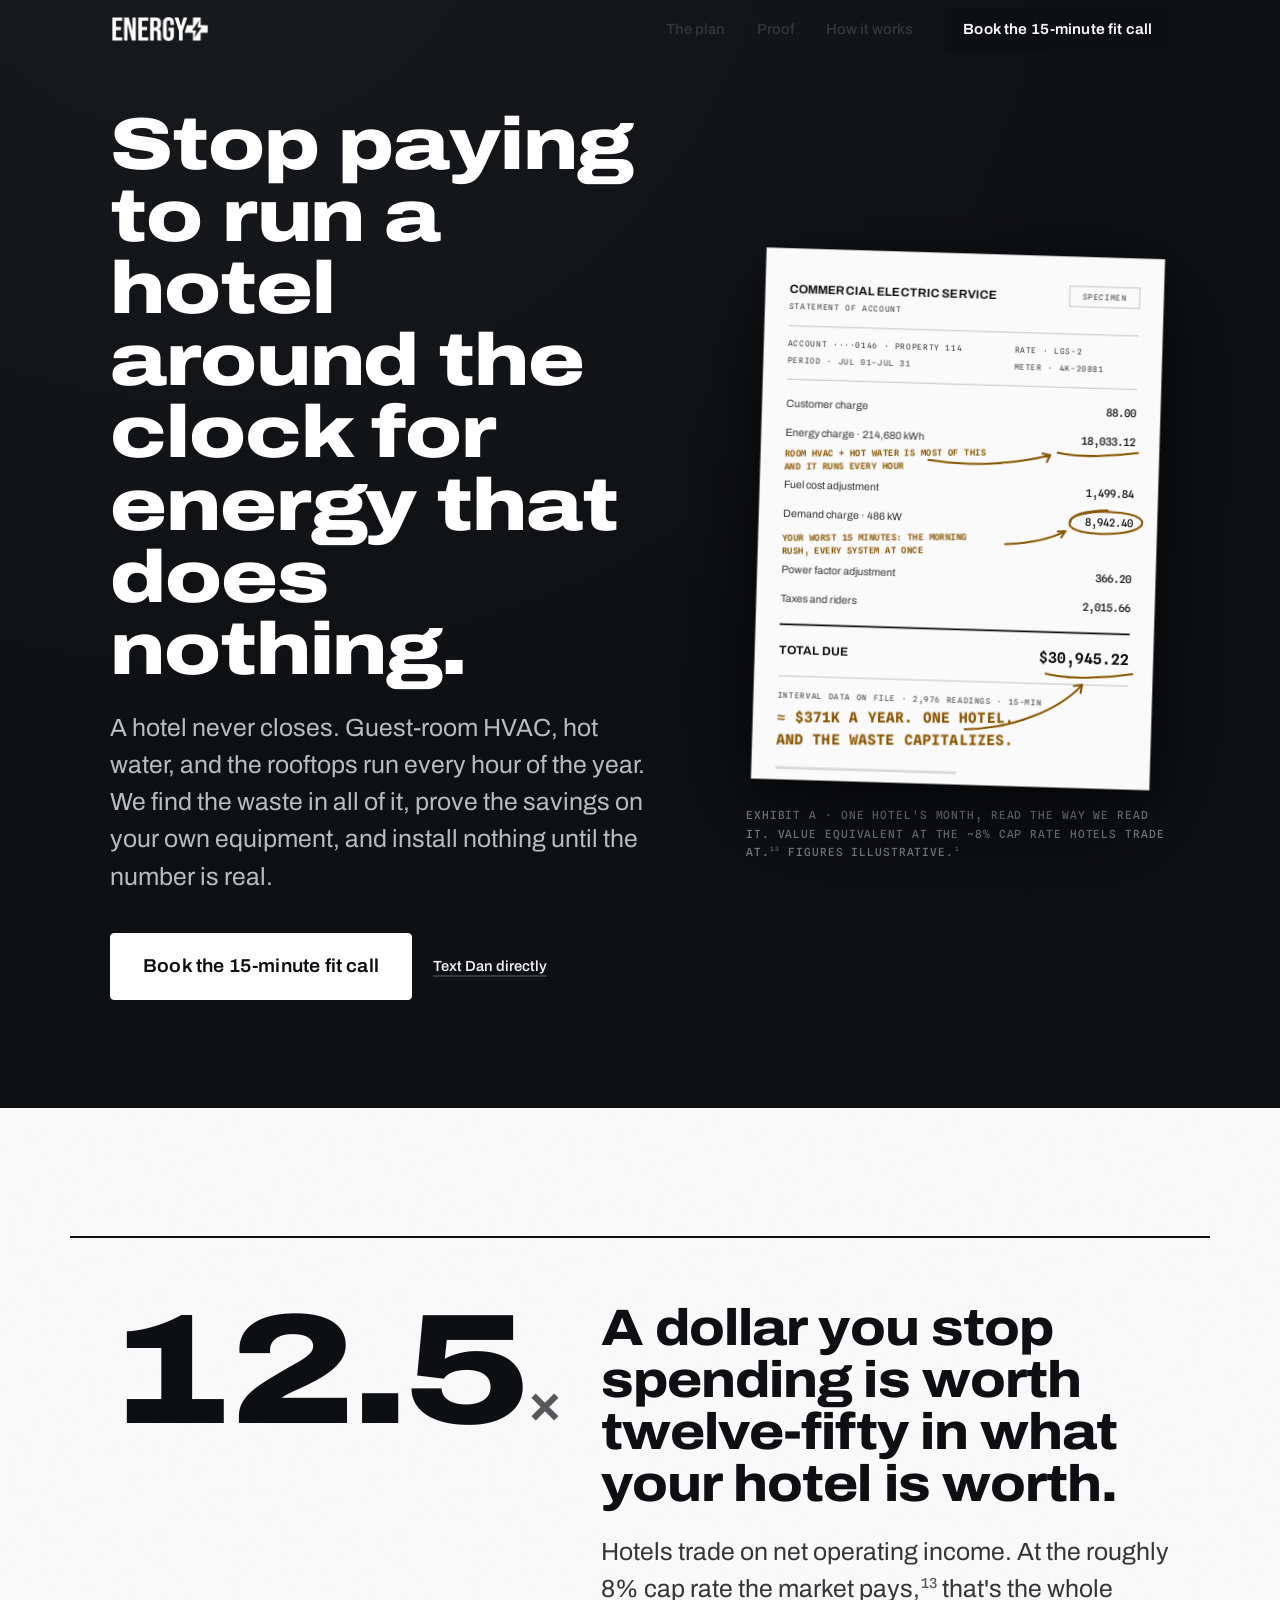
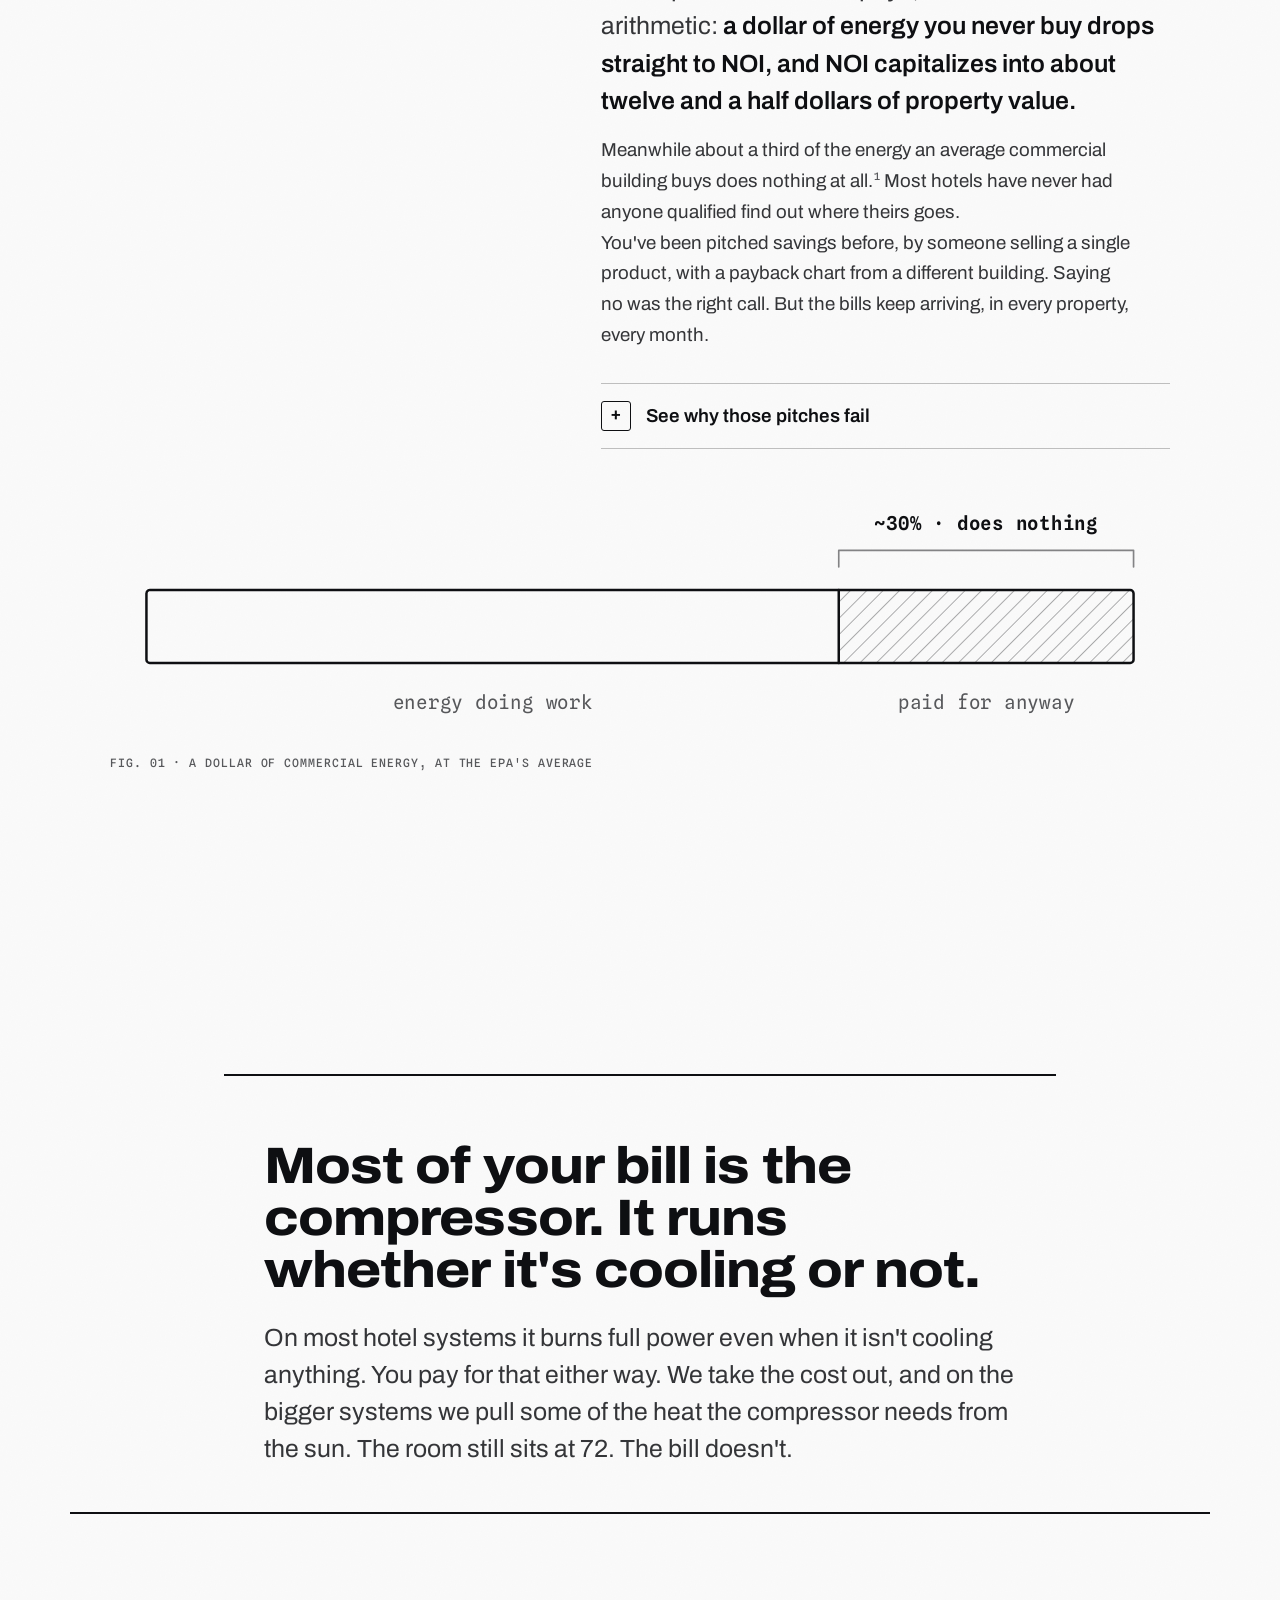
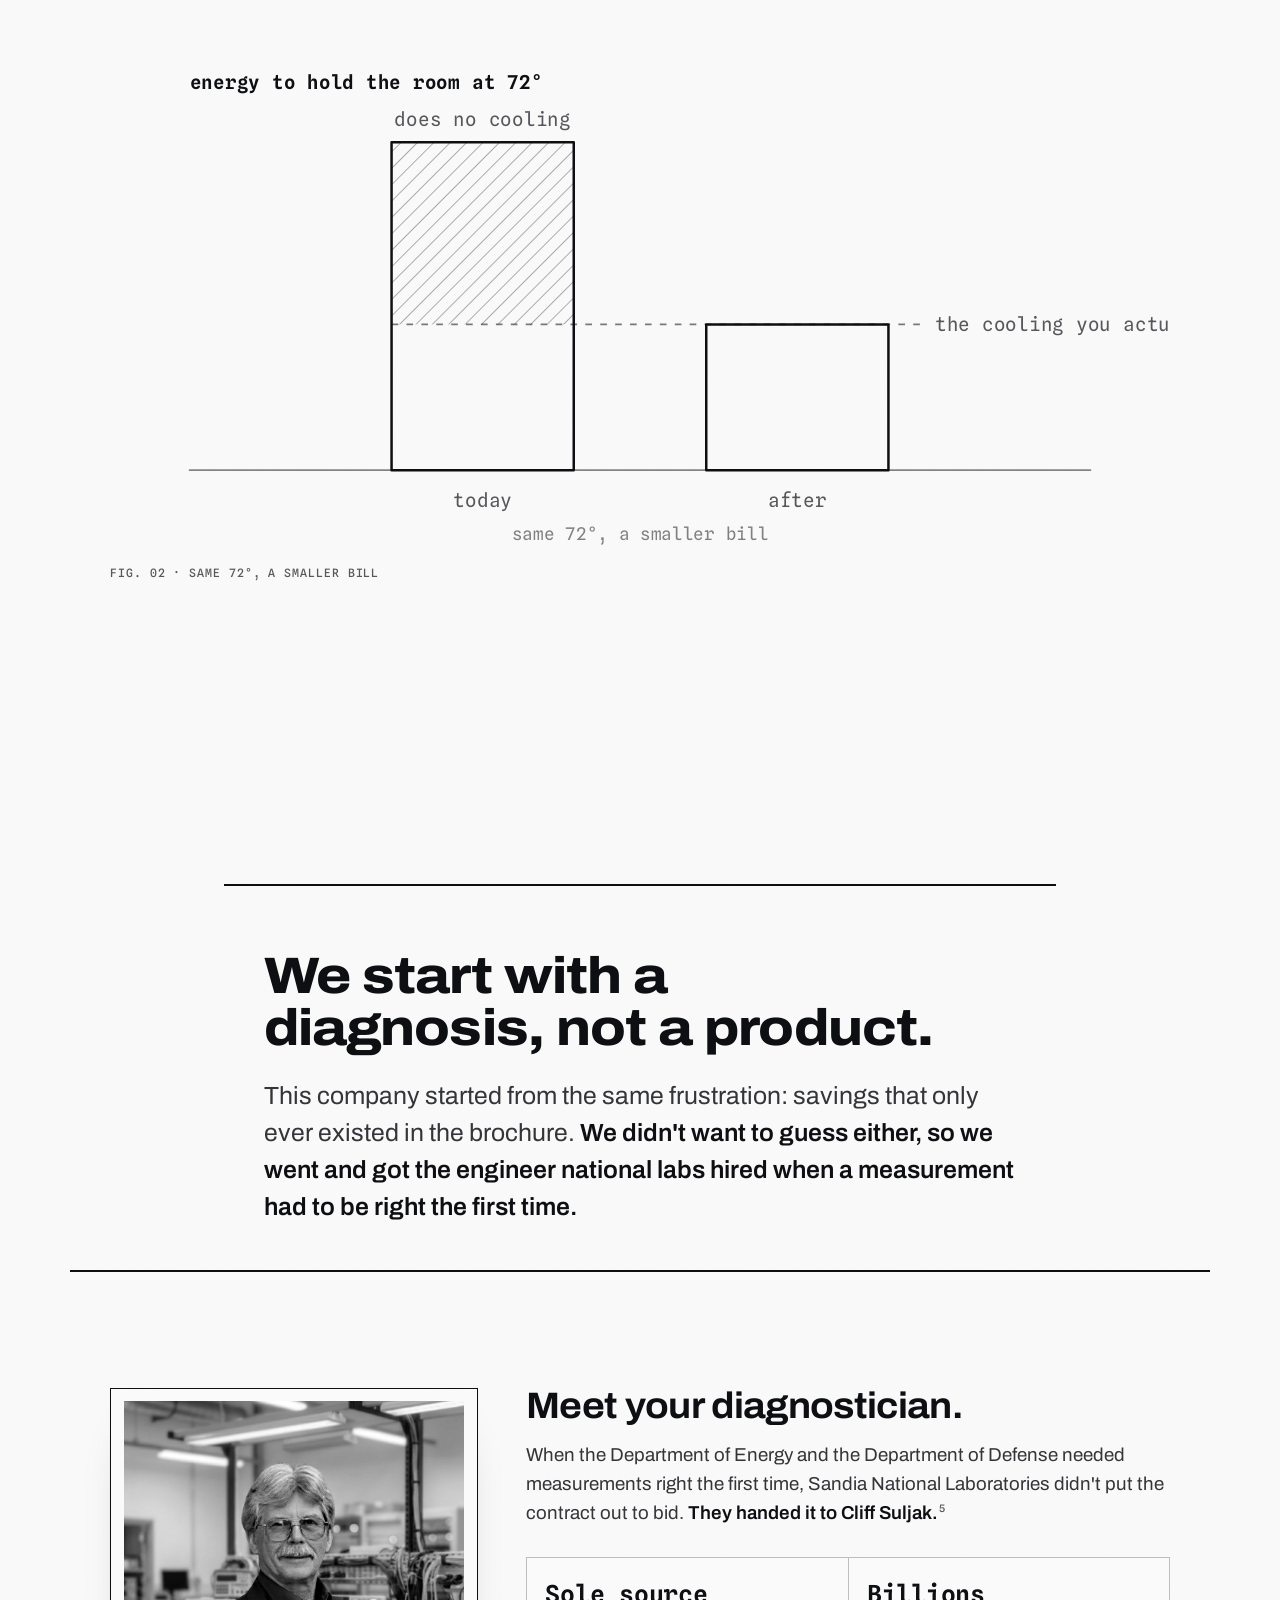
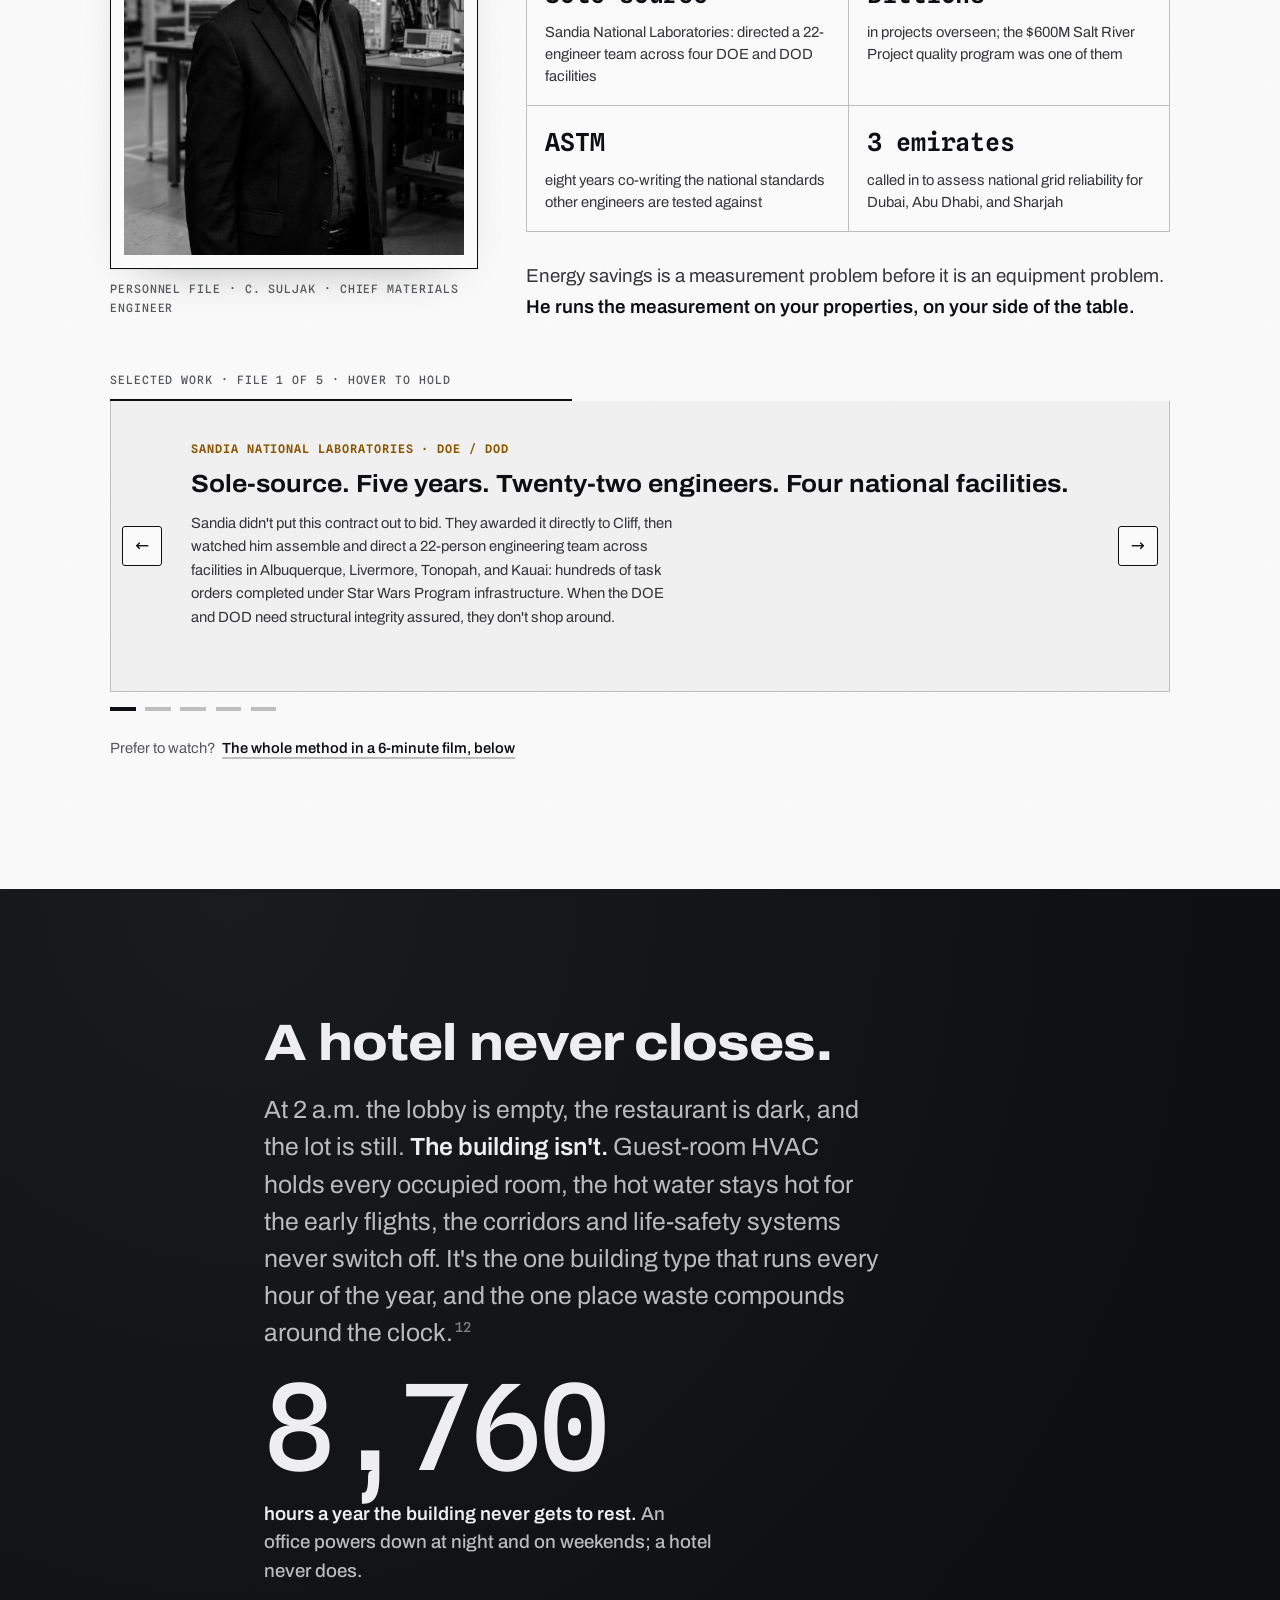
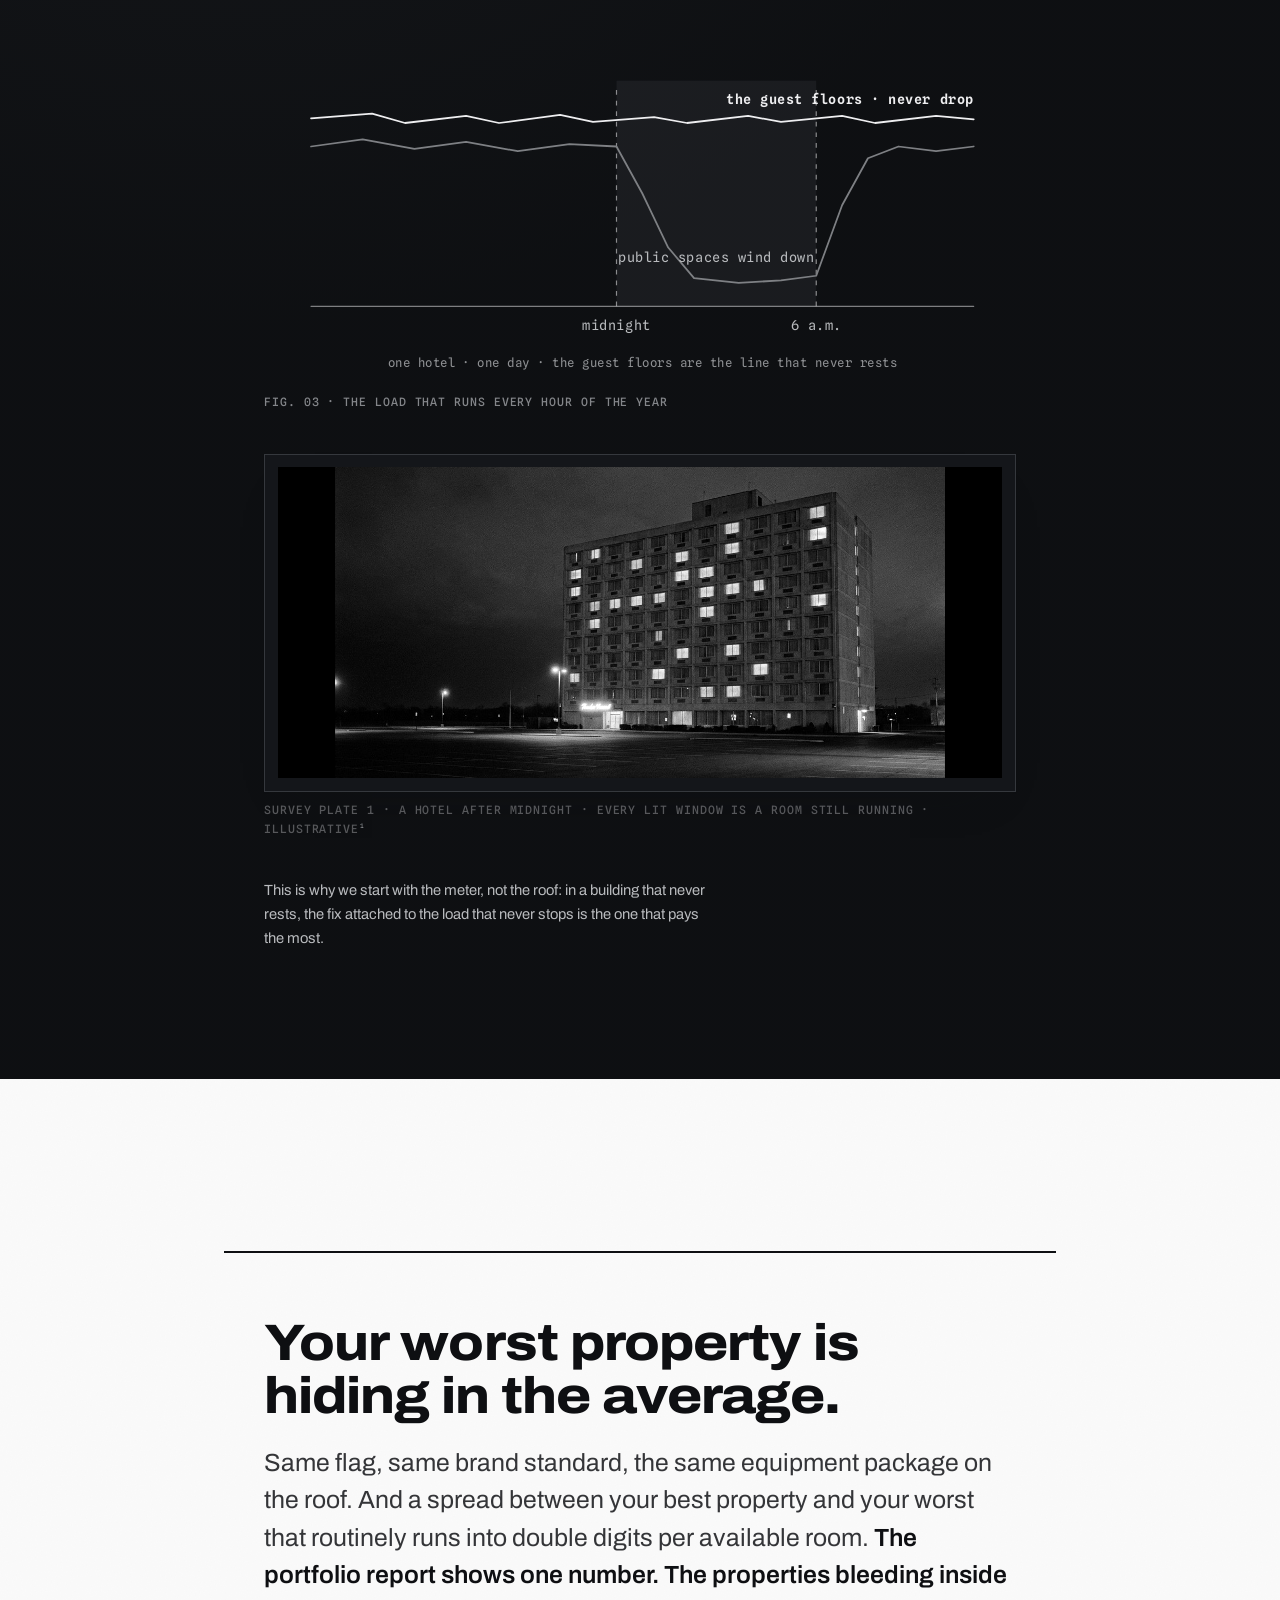
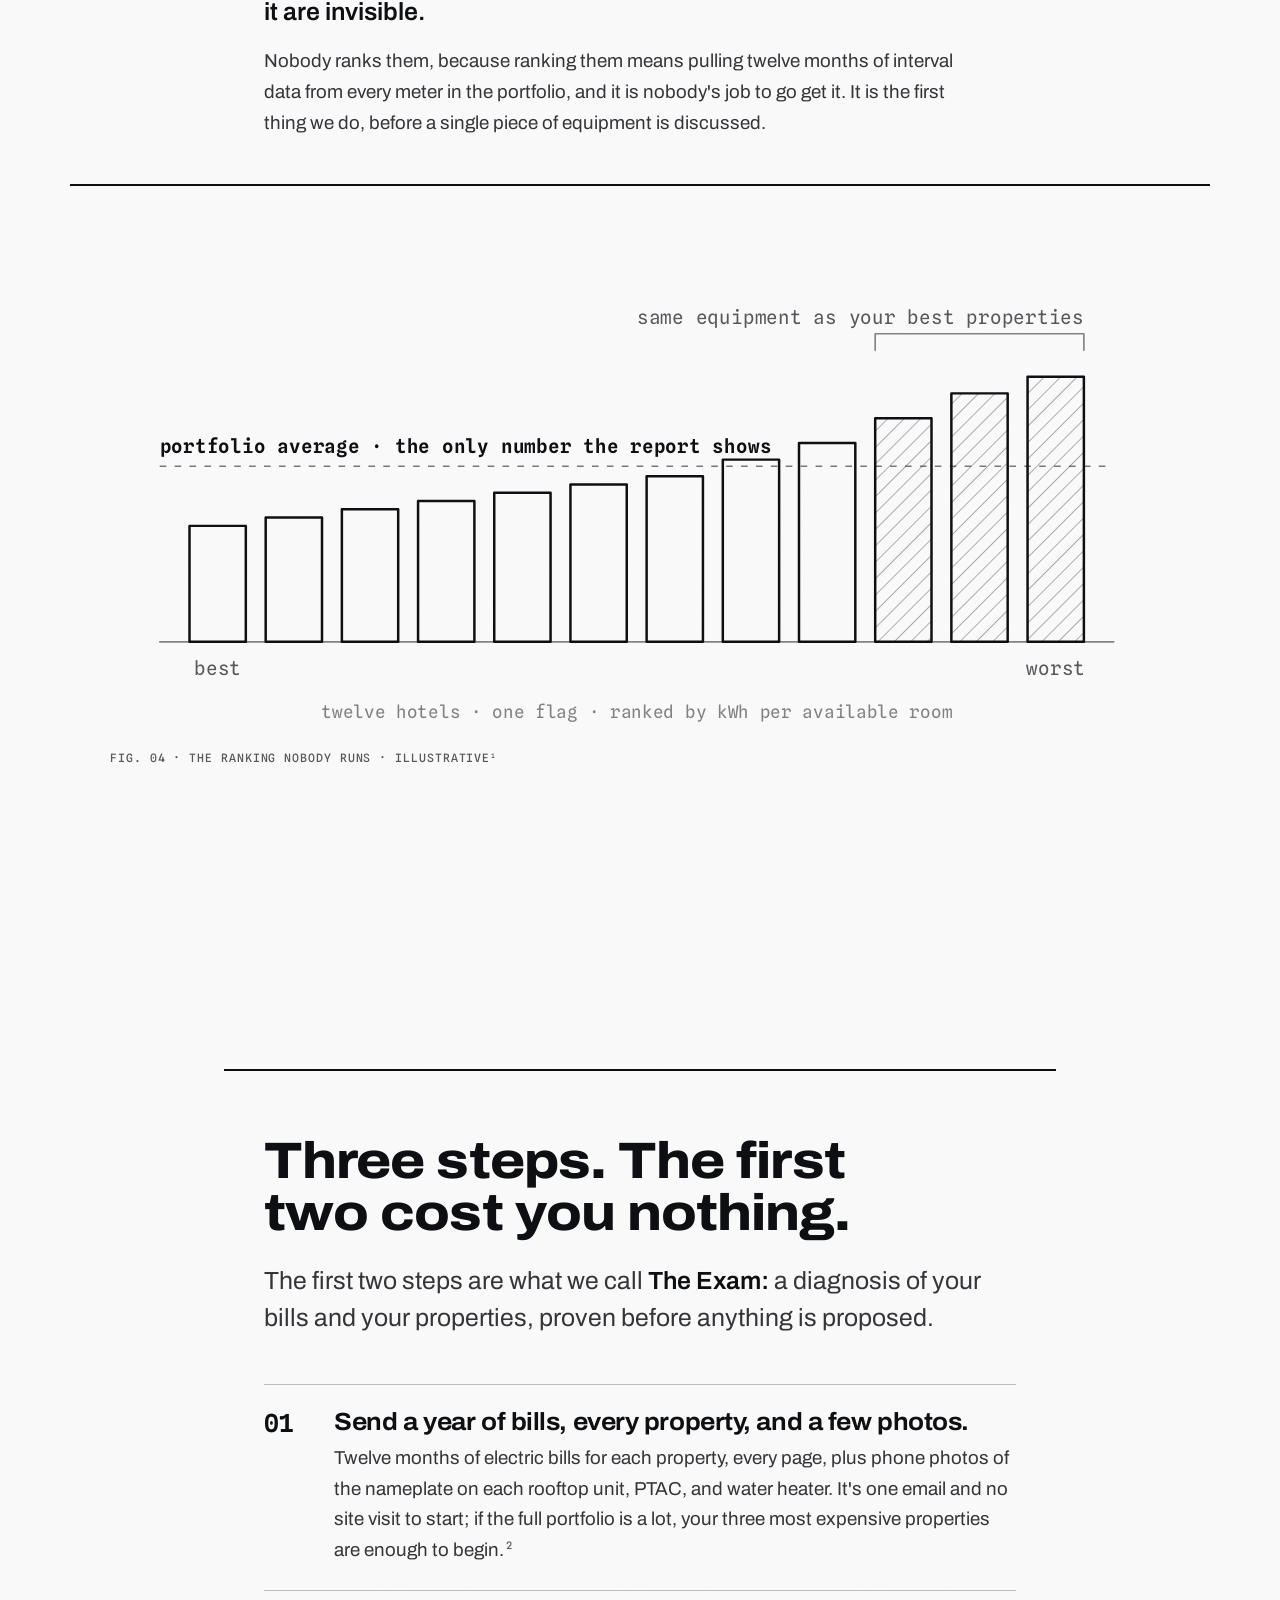
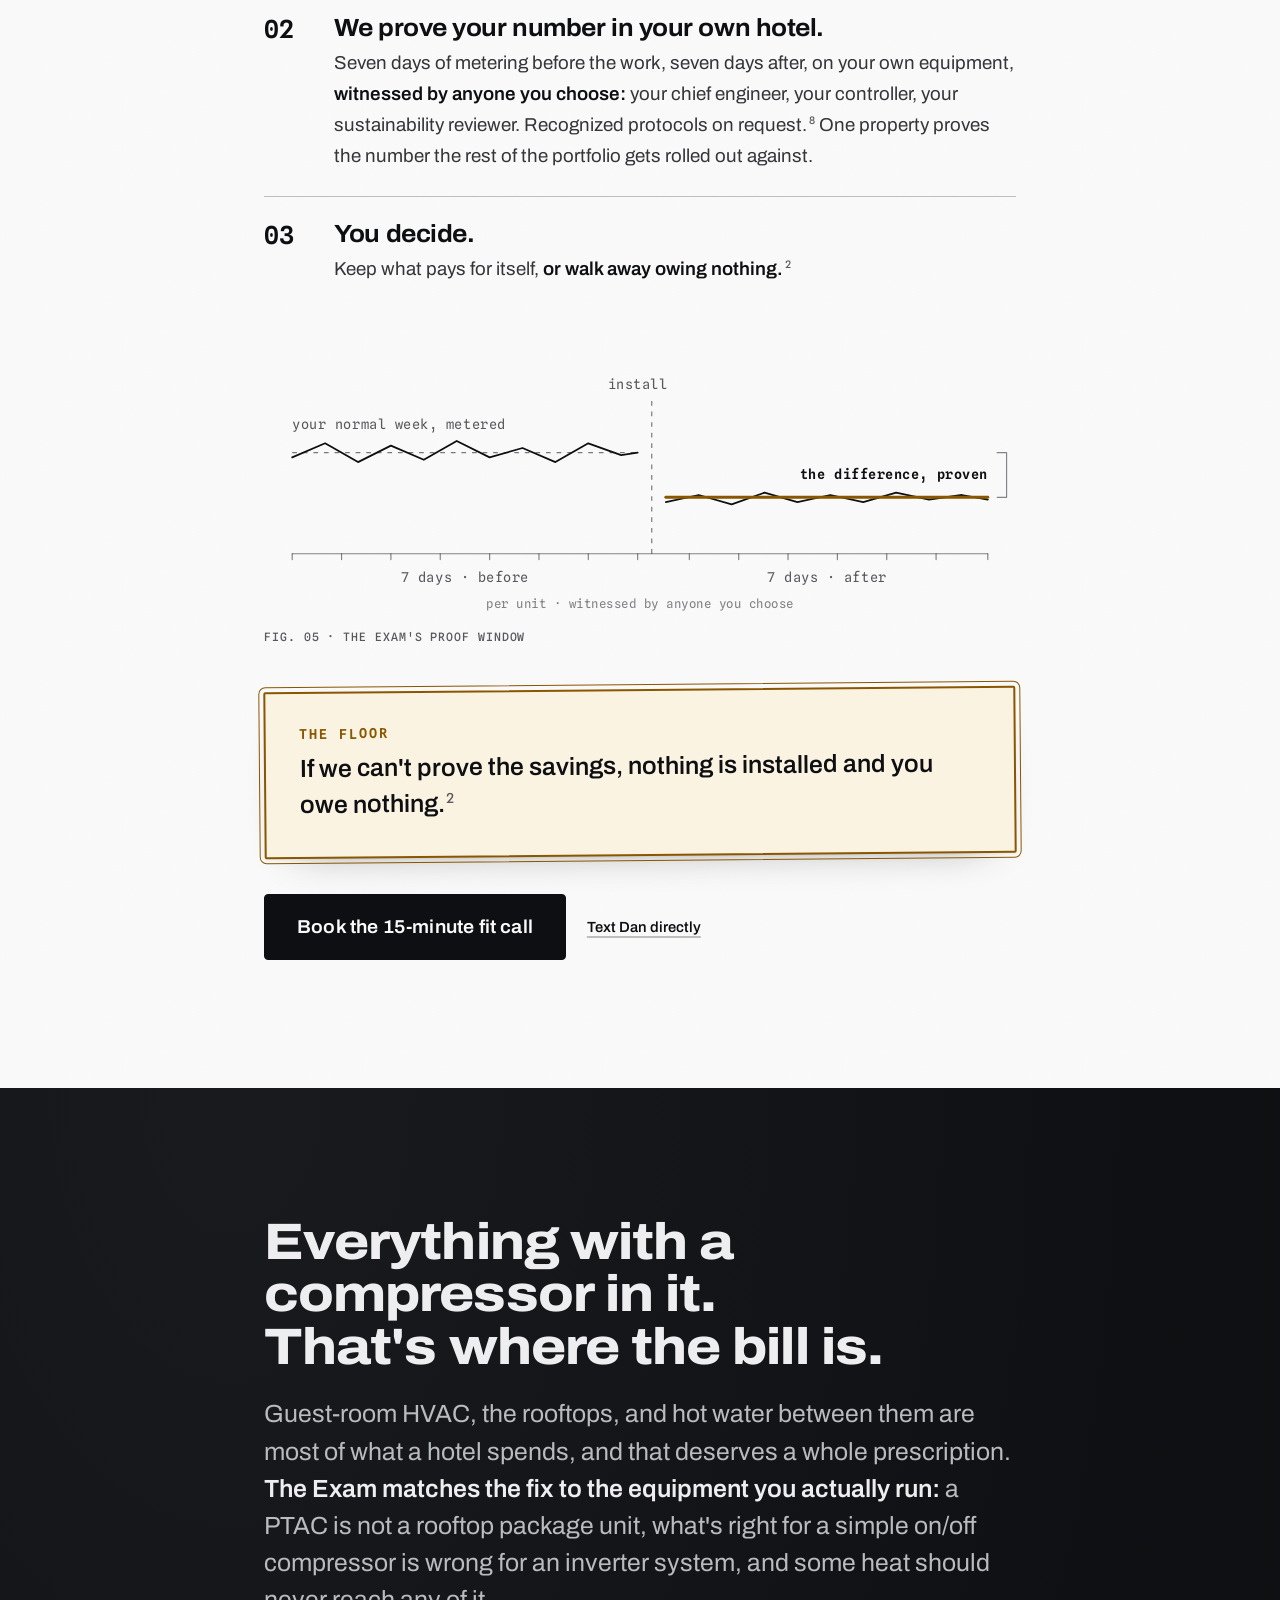
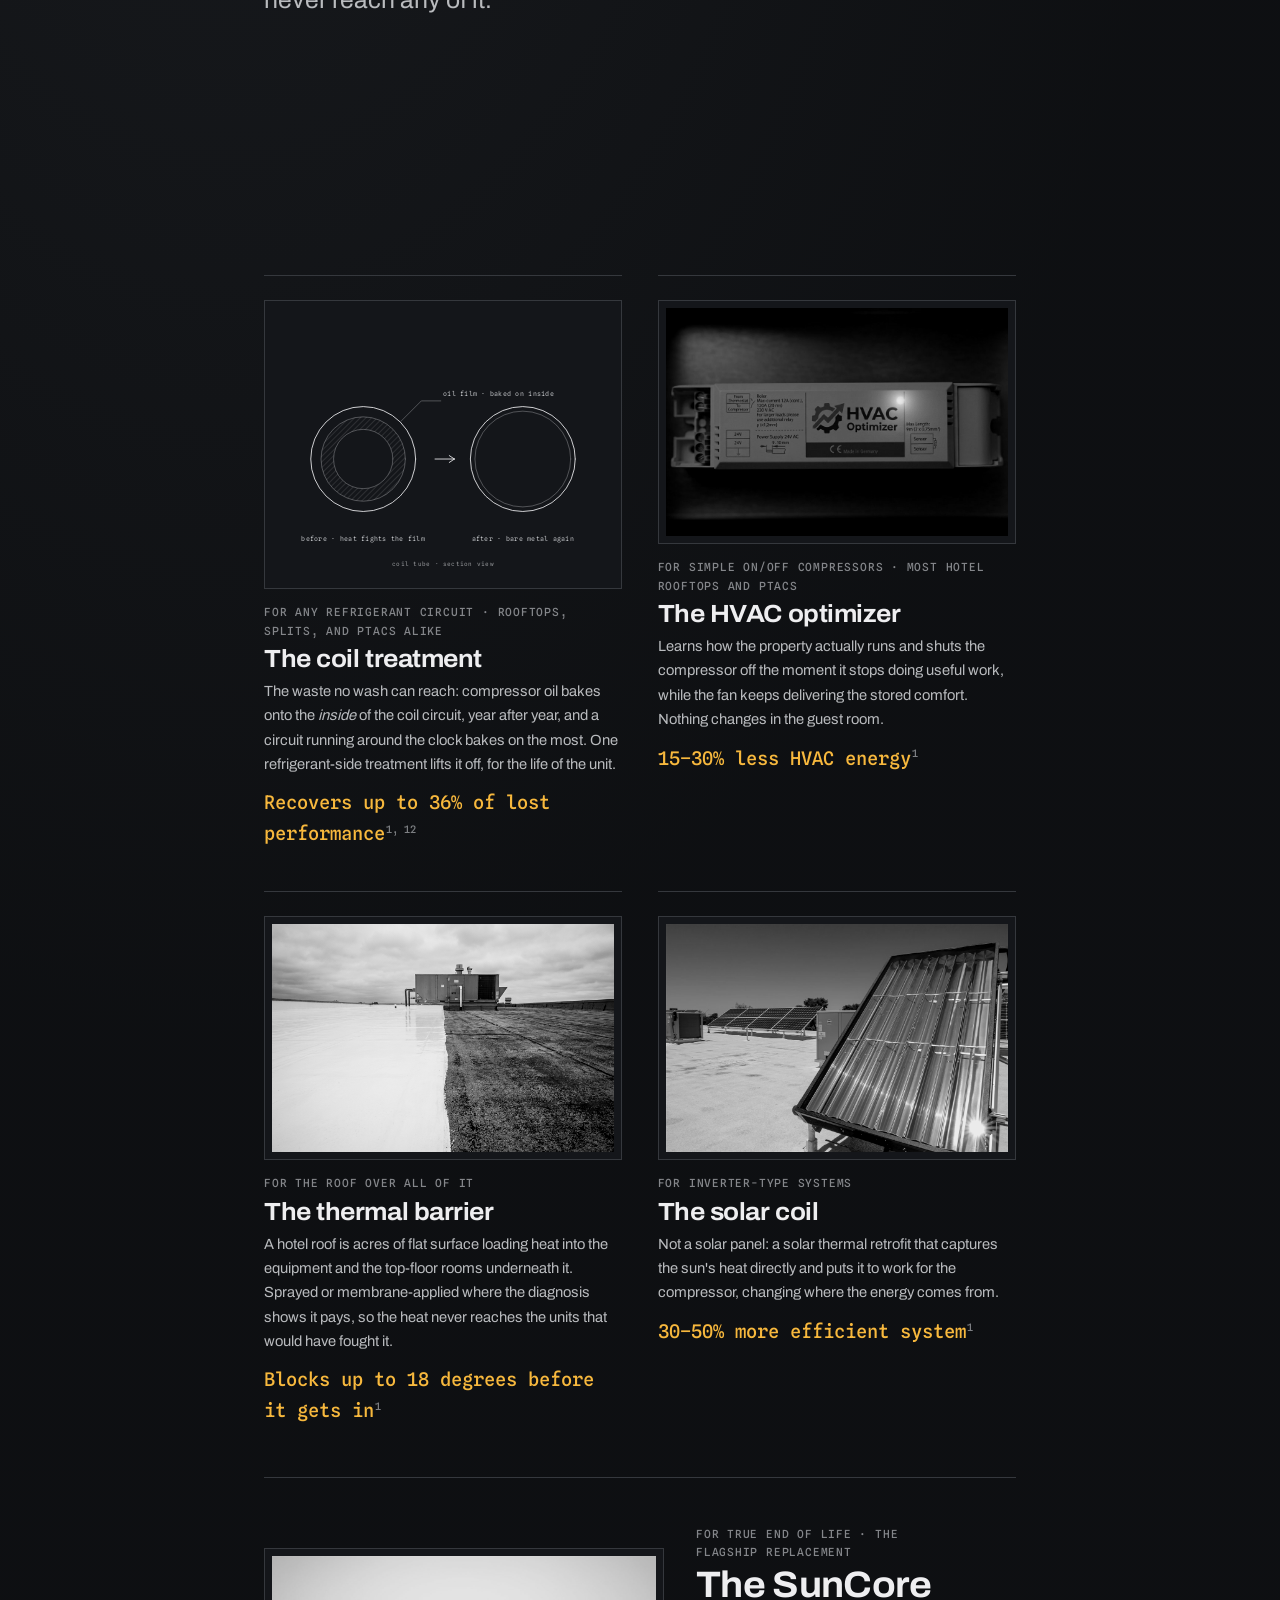
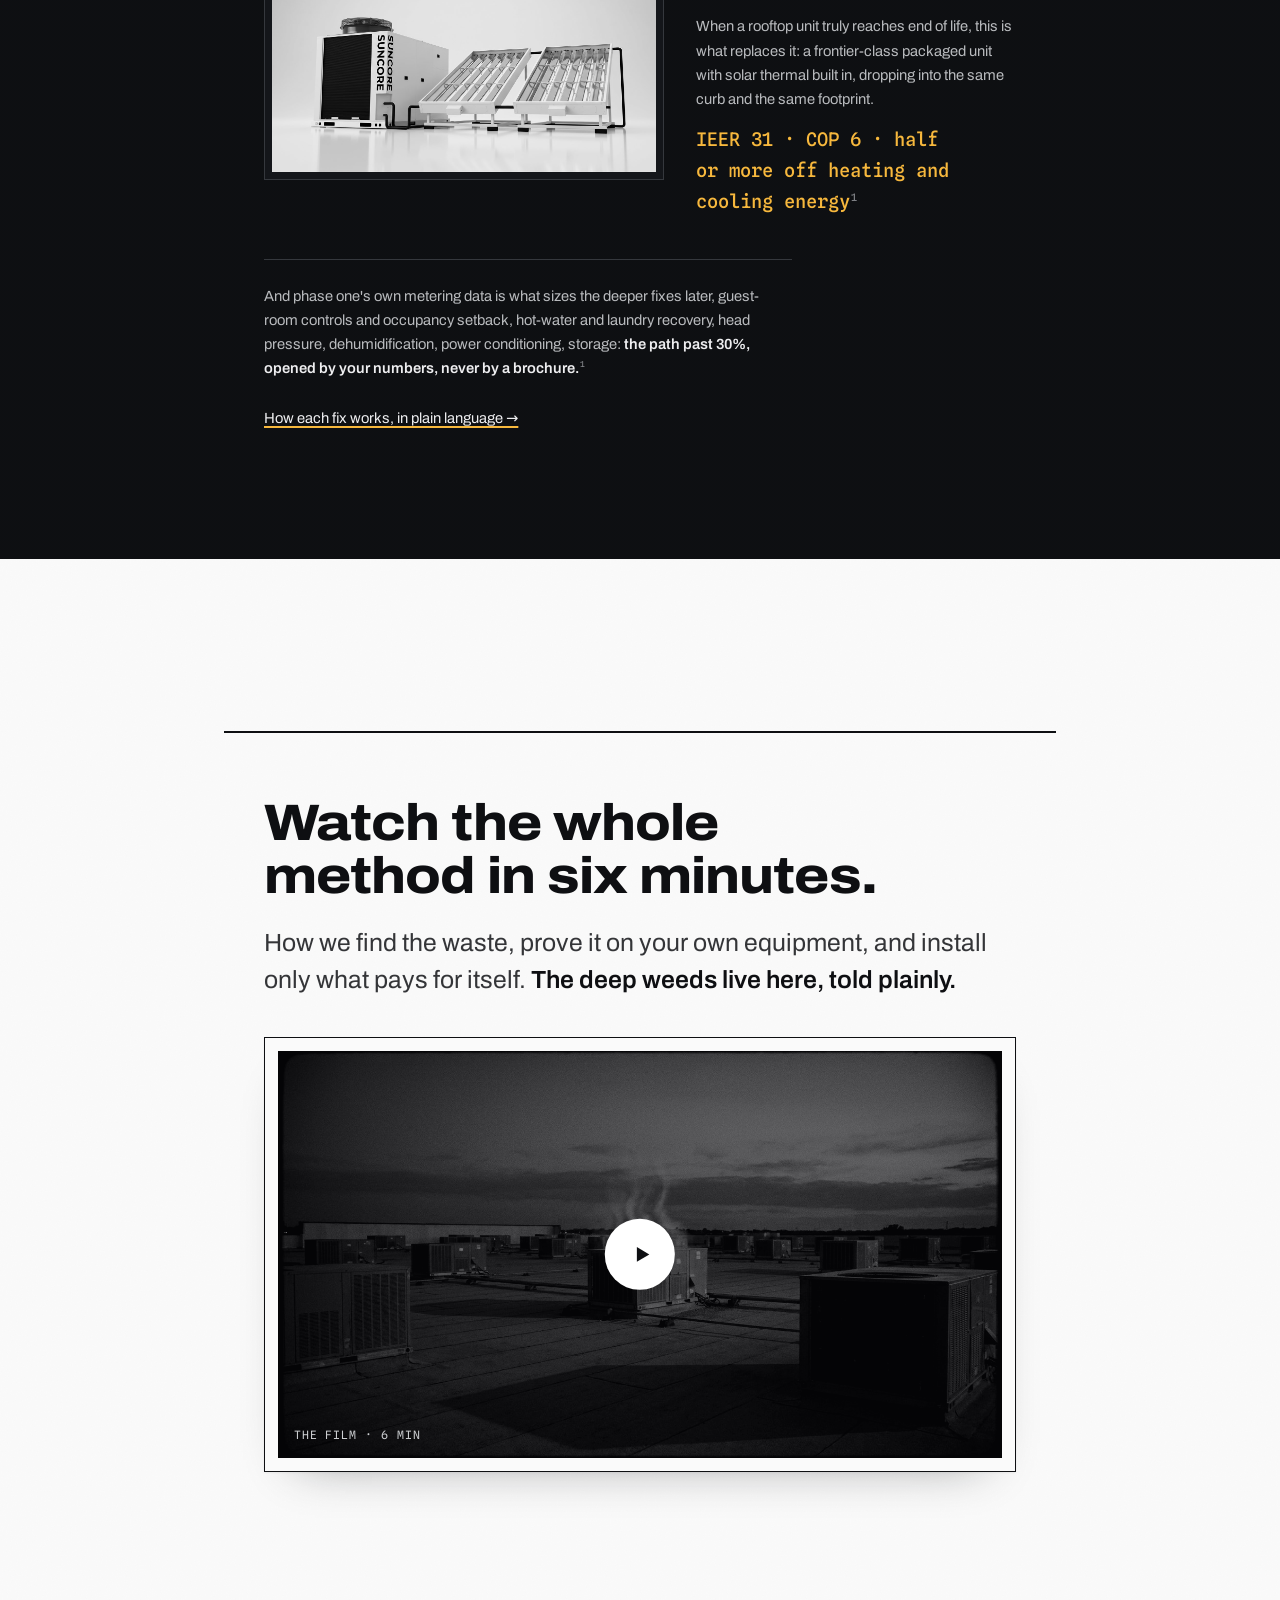
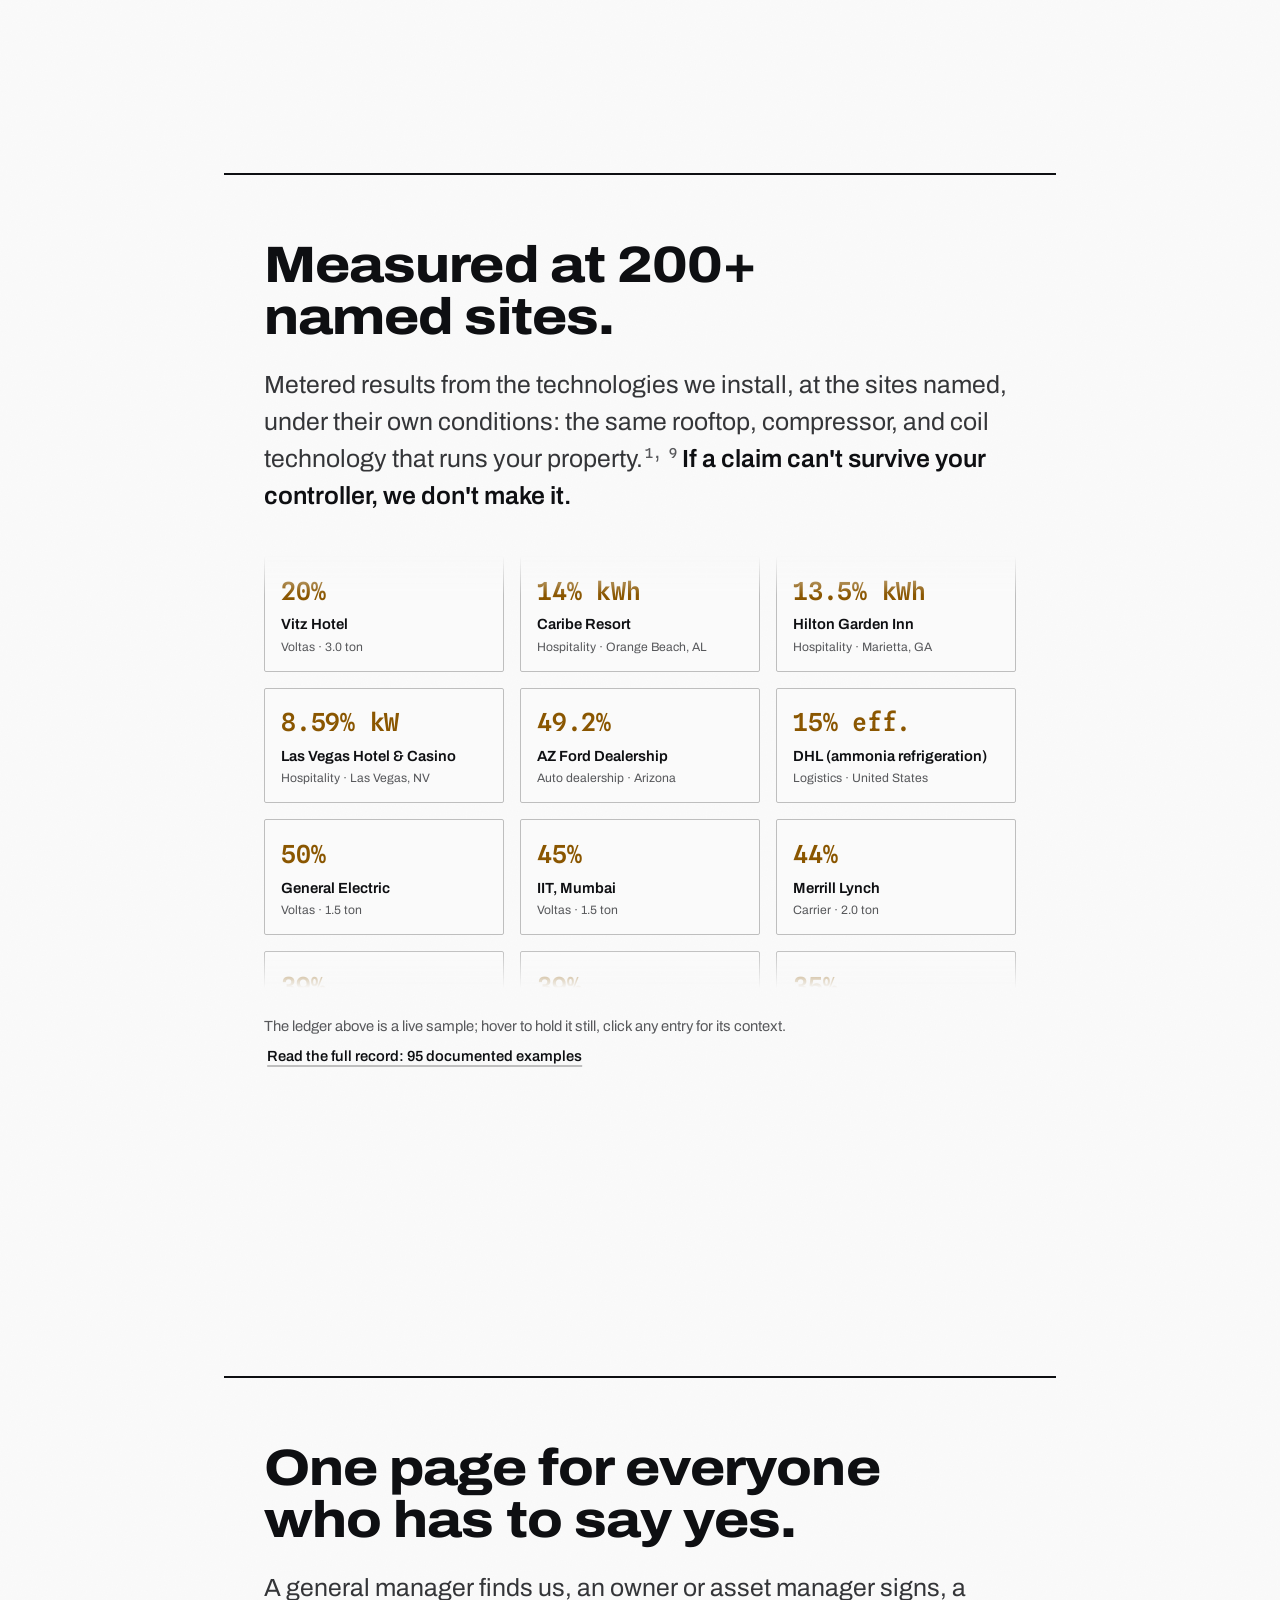
==== commit d3060719: "Sharpen compressor section, remove em dashes, fix divider spacing - Rewrite the comfort/occupancy be" ====
--- a/index.html
+++ b/index.html
@@ -142,51 +142,37 @@
     </div>
   </section>
 
-  <!-- BEAT 1.5 · THE COMFORT WAR · the hospitality-native insight -->
+  <!-- BEAT 1.5 · THE COMPRESSOR · high-level framing -->
   <section class="beat beat--rule" id="comfort" aria-labelledby="comfort-h">
     <div class="wrap beat__narrow">
-      <h2 id="comfort-h">The comfort you sell and the comfort you buy are two different numbers.</h2>
-      <p class="lead">The front desk sells a room for the nights it's occupied. The building conditions it for all of them. <strong>Every guest room is heated or cooled to full comfort around the clock &mdash; sold or empty, checked in or not</strong> &mdash; because no one has connected what the reservation system knows to what the thermostats do.</p>
-      <p>Those two systems are almost never wired to each other, and neither is measured against occupancy. The property management system knows exactly which rooms are dark tonight; the HVAC conditions them anyway. It is the most expensive gap in the building, and it never shows up as a line item anywhere.</p>
-      <p><strong>We measure it before anyone proposes equipment.</strong> Occupancy-aware setback and controls are routinely worth more than any single box on the roof, and you cannot know how much until someone reads the building against its own occupancy.</p>
+      <h2 id="comfort-h">Most of your bill is the compressor. It runs whether it's cooling or not.</h2>
+      <p class="lead">On most hotel systems it burns full power even when it isn't cooling anything. You pay for that either way. We take the cost out, and on the bigger systems we pull some of the heat the compressor needs from the sun. The room still sits at 72. The bill doesn't.</p>
     </div>
     <div class="wrap">
-      <figure class="fig" aria-label="Diagram: eight guest rooms on a floor, five sold and three empty, all eight conditioned to full comfort around the clock, because the reservation system that knows which rooms are occupied is not connected to the HVAC">
-        <svg viewBox="0 0 640 300" role="img" aria-hidden="true">
-          <text class="lbl lbl--ink" x="24" y="46">occupancy &middot; what the front desk sees</text>
-          <!-- the floor of eight rooms -->
-          <path class="d" pathLength="1" style="--d:0" d="M24 66 H616 M24 190 H616 M24 66 V190 M616 66 V190"/>
-          <path class="d soft" pathLength="1" style="--d:1" d="M98 66 V190 M172 66 V190 M246 66 V190 M320 66 V190 M394 66 V190 M468 66 V190 M542 66 V190"/>
-          <!-- occupied rooms 1,2,4,6,7: a bed glyph -->
-          <g class="fade" style="--o:0.9">
-            <rect x="39" y="92" width="44" height="20" rx="2"/><rect x="39" y="88" width="14" height="8" rx="1.5"/>
-            <rect x="113" y="92" width="44" height="20" rx="2"/><rect x="113" y="88" width="14" height="8" rx="1.5"/>
-            <rect x="261" y="92" width="44" height="20" rx="2"/><rect x="261" y="88" width="14" height="8" rx="1.5"/>
-            <rect x="409" y="92" width="44" height="20" rx="2"/><rect x="409" y="88" width="14" height="8" rx="1.5"/>
-            <rect x="483" y="92" width="44" height="20" rx="2"/><rect x="483" y="88" width="14" height="8" rx="1.5"/>
-          </g>
-          <text class="lbl" x="61"  y="134" text-anchor="middle">SOLD</text>
-          <text class="lbl" x="135" y="134" text-anchor="middle">SOLD</text>
-          <text class="lbl soft-t" x="209" y="134" text-anchor="middle">EMPTY</text>
-          <text class="lbl" x="283" y="134" text-anchor="middle">SOLD</text>
-          <text class="lbl soft-t" x="357" y="134" text-anchor="middle">EMPTY</text>
-          <text class="lbl" x="431" y="134" text-anchor="middle">SOLD</text>
-          <text class="lbl" x="505" y="134" text-anchor="middle">SOLD</text>
-          <text class="lbl soft-t" x="579" y="134" text-anchor="middle">EMPTY</text>
-          <!-- the HVAC unit under every room, all on -->
-          <g class="d" pathLength="1" style="--d:2">
-            <rect x="45"  y="158" width="32" height="14" rx="1.5"/><rect x="119" y="158" width="32" height="14" rx="1.5"/>
-            <rect x="193" y="158" width="32" height="14" rx="1.5"/><rect x="267" y="158" width="32" height="14" rx="1.5"/>
-            <rect x="341" y="158" width="32" height="14" rx="1.5"/><rect x="415" y="158" width="32" height="14" rx="1.5"/>
-            <rect x="489" y="158" width="32" height="14" rx="1.5"/><rect x="563" y="158" width="32" height="14" rx="1.5"/>
-          </g>
-          <path class="d soft" pathLength="1" style="--d:3" d="M55 154 q6 -5 12 0 M129 154 q6 -5 12 0 M203 154 q6 -5 12 0 M277 154 q6 -5 12 0 M351 154 q6 -5 12 0 M425 154 q6 -5 12 0 M499 154 q6 -5 12 0 M573 154 q6 -5 12 0"/>
-          <!-- the bracket: all eight conditioned the same -->
-          <path class="d soft" pathLength="1" style="--d:4" d="M24 208 v10 H616 v-10"/>
-          <text class="lbl lbl--ink" x="320" y="238" text-anchor="middle">conditioning &middot; what the meter sees: all eight, all night</text>
-          <text class="lbl soft-t" x="320" y="286" text-anchor="middle">eight rooms &middot; one system conditions them all &middot; occupancy the meter never sees</text>
+      <figure class="fig" aria-label="Bar chart: the energy it takes to hold a hotel room at 72 degrees. Today's bar is tall, and its top portion is shaded to mark the part that does no cooling. After, the bar is short, holding the same 72 degrees for far less energy.">
+        <svg viewBox="0 0 640 320" role="img" aria-hidden="true">
+          <defs>
+            <pattern id="hatch-comfort" width="7" height="7" patternTransform="rotate(45)" patternUnits="userSpaceOnUse">
+              <line x1="0" y1="0" x2="0" y2="7" stroke="currentColor" stroke-width="1"/>
+            </pattern>
+          </defs>
+          <text class="lbl lbl--ink" x="48" y="40">energy to hold the room at 72&deg;</text>
+          <!-- today: a tall column, the top portion doing no cooling -->
+          <rect class="d" pathLength="1" style="--d:0" x="170" y="72" width="110" height="198"/>
+          <rect class="fade" style="--o:0.4" x="170" y="72" width="110" height="110" fill="url(#hatch-comfort)"/>
+          <text class="lbl" x="225" y="62" text-anchor="middle">does no cooling</text>
+          <!-- after: same cooling delivered, the waste gone -->
+          <rect class="d" pathLength="1" style="--d:1" x="360" y="182" width="110" height="88"/>
+          <!-- the cooling actually delivered: identical in both -->
+          <line class="dash fade" x1="170" y1="182" x2="490" y2="182"/>
+          <text class="lbl" x="498" y="186">the cooling you actually get</text>
+          <!-- baseline and bar labels -->
+          <line class="d soft" pathLength="1" style="--d:2" x1="48" y1="270" x2="592" y2="270"/>
+          <text class="lbl" x="225" y="292" text-anchor="middle">today</text>
+          <text class="lbl" x="415" y="292" text-anchor="middle">after</text>
+          <text class="lbl soft-t" x="320" y="312" text-anchor="middle">same 72&deg;, a smaller bill</text>
         </svg>
-        <figcaption>Fig. 02 &middot; The most expensive gap in the building</figcaption>
+        <figcaption>Fig. 02 &middot; Same 72&deg;, a smaller bill</figcaption>
       </figure>
     </div>
   </section>
@@ -259,7 +245,7 @@
   <section class="beat beat--dark always" id="always" aria-labelledby="always-h">
     <div class="wrap beat__narrow">
       <h2 id="always-h">A hotel never closes.</h2>
-      <p class="lead lead--dark always__lede-num">At 2 a.m. the lobby is empty, the restaurant is dark, and the lot is still. <strong>The building isn't.</strong> Guest-room HVAC holds every occupied room, the hot water stays hot for the early flights, the corridors and life-safety systems never switch off. It's the one building type that runs every hour of the year &mdash; and the one place waste compounds around the clock.<sup class="fn"><a href="#notes" aria-label="See note 12">12</a></sup></p>
+      <p class="lead lead--dark always__lede-num">At 2 a.m. the lobby is empty, the restaurant is dark, and the lot is still. <strong>The building isn't.</strong> Guest-room HVAC holds every occupied room, the hot water stays hot for the early flights, the corridors and life-safety systems never switch off. It's the one building type that runs every hour of the year, and the one place waste compounds around the clock.<sup class="fn"><a href="#notes" aria-label="See note 12">12</a></sup></p>
       <p class="readout readout--time">8,760<small><strong>hours a year the building never gets to rest.</strong> An office powers down at night and on weekends; a hotel never does.</small></p>
       <figure class="fig" aria-label="Diagram: over one day, the hotel's public spaces wind down overnight while the guest-floor load stays high the entire time, straight through the small hours">
         <svg viewBox="0 0 640 300" role="img" aria-hidden="true">
@@ -281,7 +267,7 @@
       </figure>
       <figure class="plate plate--dark">
         <div class="plate__frame"><img src="assets/img/always-night.jpg" alt="Illustrative: a hotel tower after midnight, dark against the sky except for a grid of lit guest-room windows, each one a room still being conditioned" loading="lazy"></div>
-        <figcaption>Survey plate 1 &middot; A hotel after midnight &mdash; every lit window is a room still running &middot; illustrative<sup class="fn"><a href="#notes" aria-label="See note 1">1</a></sup></figcaption>
+        <figcaption>Survey plate 1 &middot; A hotel after midnight &middot; every lit window is a room still running &middot; illustrative<sup class="fn"><a href="#notes" aria-label="See note 1">1</a></sup></figcaption>
       </figure>
       <p class="always__note">This is why we start with the meter, not the roof: in a building that never rests, the fix attached to the load that never stops is the one that pays the most.</p>
     </div>
@@ -291,7 +277,7 @@
   <section class="beat beat--rule" id="spread" aria-labelledby="spread-h">
     <div class="wrap beat__narrow">
       <h2 id="spread-h">Your worst property is hiding in the average.</h2>
-      <p class="lead">Same flag, same brand standard, the same equipment package on the roof &mdash; and a spread between your best property and your worst that routinely runs into double digits per available room. <strong>The portfolio report shows one number. The properties bleeding inside it are invisible.</strong></p>
+      <p class="lead">Same flag, same brand standard, the same equipment package on the roof. And a spread between your best property and your worst that routinely runs into double digits per available room. <strong>The portfolio report shows one number. The properties bleeding inside it are invisible.</strong></p>
       <p>Nobody ranks them, because ranking them means pulling twelve months of interval data from every meter in the portfolio, and it is nobody's job to go get it. It is the first thing we do, before a single piece of equipment is discussed.</p>
     </div>
     <div class="wrap">
@@ -480,7 +466,7 @@
   <section class="beat beat--rule" id="proof" aria-labelledby="proof-h">
     <div class="wrap beat__narrow">
       <h2 id="proof-h">Measured at 200+ named sites.</h2>
-      <p class="lead">Metered results from the technologies we install, at the sites named, under their own conditions &mdash; the same rooftop, compressor, and coil technology that runs your property.<sup class="fn"><a href="#notes" aria-label="See notes 1 and 9">1, 9</a></sup> <strong>If a claim can't survive your controller, we don't make it.</strong></p>
+      <p class="lead">Metered results from the technologies we install, at the sites named, under their own conditions: the same rooftop, compressor, and coil technology that runs your property.<sup class="fn"><a href="#notes" aria-label="See notes 1 and 9">1, 9</a></sup> <strong>If a claim can't survive your controller, we don't make it.</strong></p>
       <div class="ledger" id="ledger" aria-hidden="true">
         <div class="ledger__col" style="--dur: 210s"></div>
         <div class="ledger__col" style="--dur: 260s"></div>
@@ -547,7 +533,7 @@
   <section class="beat beat--rule" id="success" aria-labelledby="success-h">
     <div class="wrap beat__narrow">
       <h2 id="success-h">What it looks like when the number is real.</h2>
-      <p class="lead">A lower bill in every property, proven on your own meters and holding month after month.<sup class="fn"><a href="#notes" aria-label="See note 1">1</a></sup> Rooftops and PTACs that outlive their replacement schedule instead of dying early.<sup class="fn"><a href="#notes" aria-label="See note 12">12</a></sup> A portfolio you can finally rank. And the part people remember: <strong>walking into the next asset review with a number nobody can argue with &mdash; one that shows up in NOI and in what the property is worth.</strong></p>
+      <p class="lead">A lower bill in every property, proven on your own meters and holding month after month.<sup class="fn"><a href="#notes" aria-label="See note 1">1</a></sup> Rooftops and PTACs that outlive their replacement schedule instead of dying early.<sup class="fn"><a href="#notes" aria-label="See note 12">12</a></sup> A portfolio you can finally rank. And the part people remember: <strong>walking into the next asset review with a number nobody can argue with, one that shows up in NOI and in what the property is worth.</strong></p>
     </div>
   </section>
 
--- a/assets/site.css
+++ b/assets/site.css
@@ -208,7 +208,7 @@
 /* ---------- beats: pages of the report ---------- */
 .beat { padding-block: var(--beat-pad); }
 /* the document divider: one confident ink rule, not a hairline */
-.beat--rule > .wrap { border-top: 2px solid var(--ink); padding-top: clamp(2.5rem, 5vw, 4rem); }
+.beat--rule > .wrap { border-top: 2px solid var(--ink); margin-top: clamp(1.5rem, 3.5vw, 3rem); padding-top: clamp(2.5rem, 5vw, 4rem); }
 .beat__narrow { max-width: calc(var(--narrow) + 2 * clamp(1.25rem, 4vw, 2.5rem)); }
 .beat h2 { font-size: var(--step-3); max-width: 24ch; }
 .lead { margin-top: 1.4rem; font-size: var(--step-1); line-height: 1.5; }
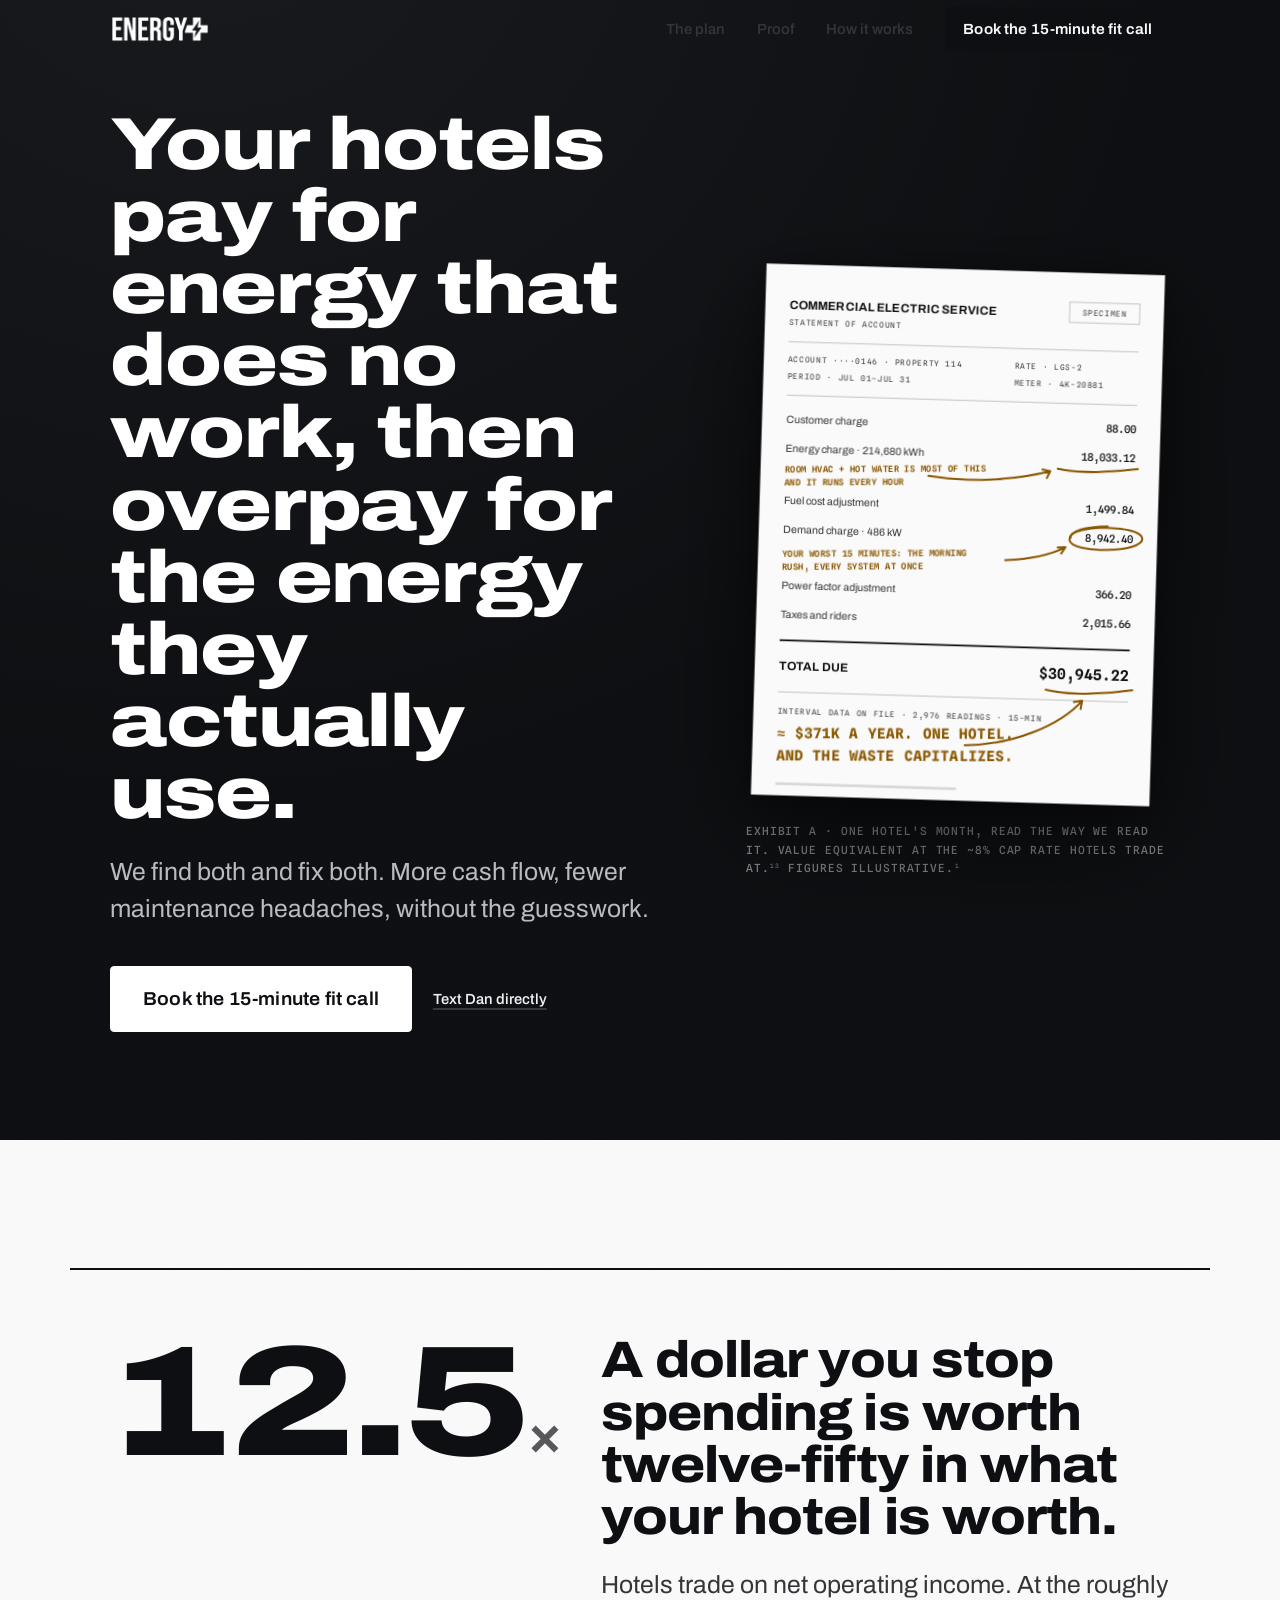
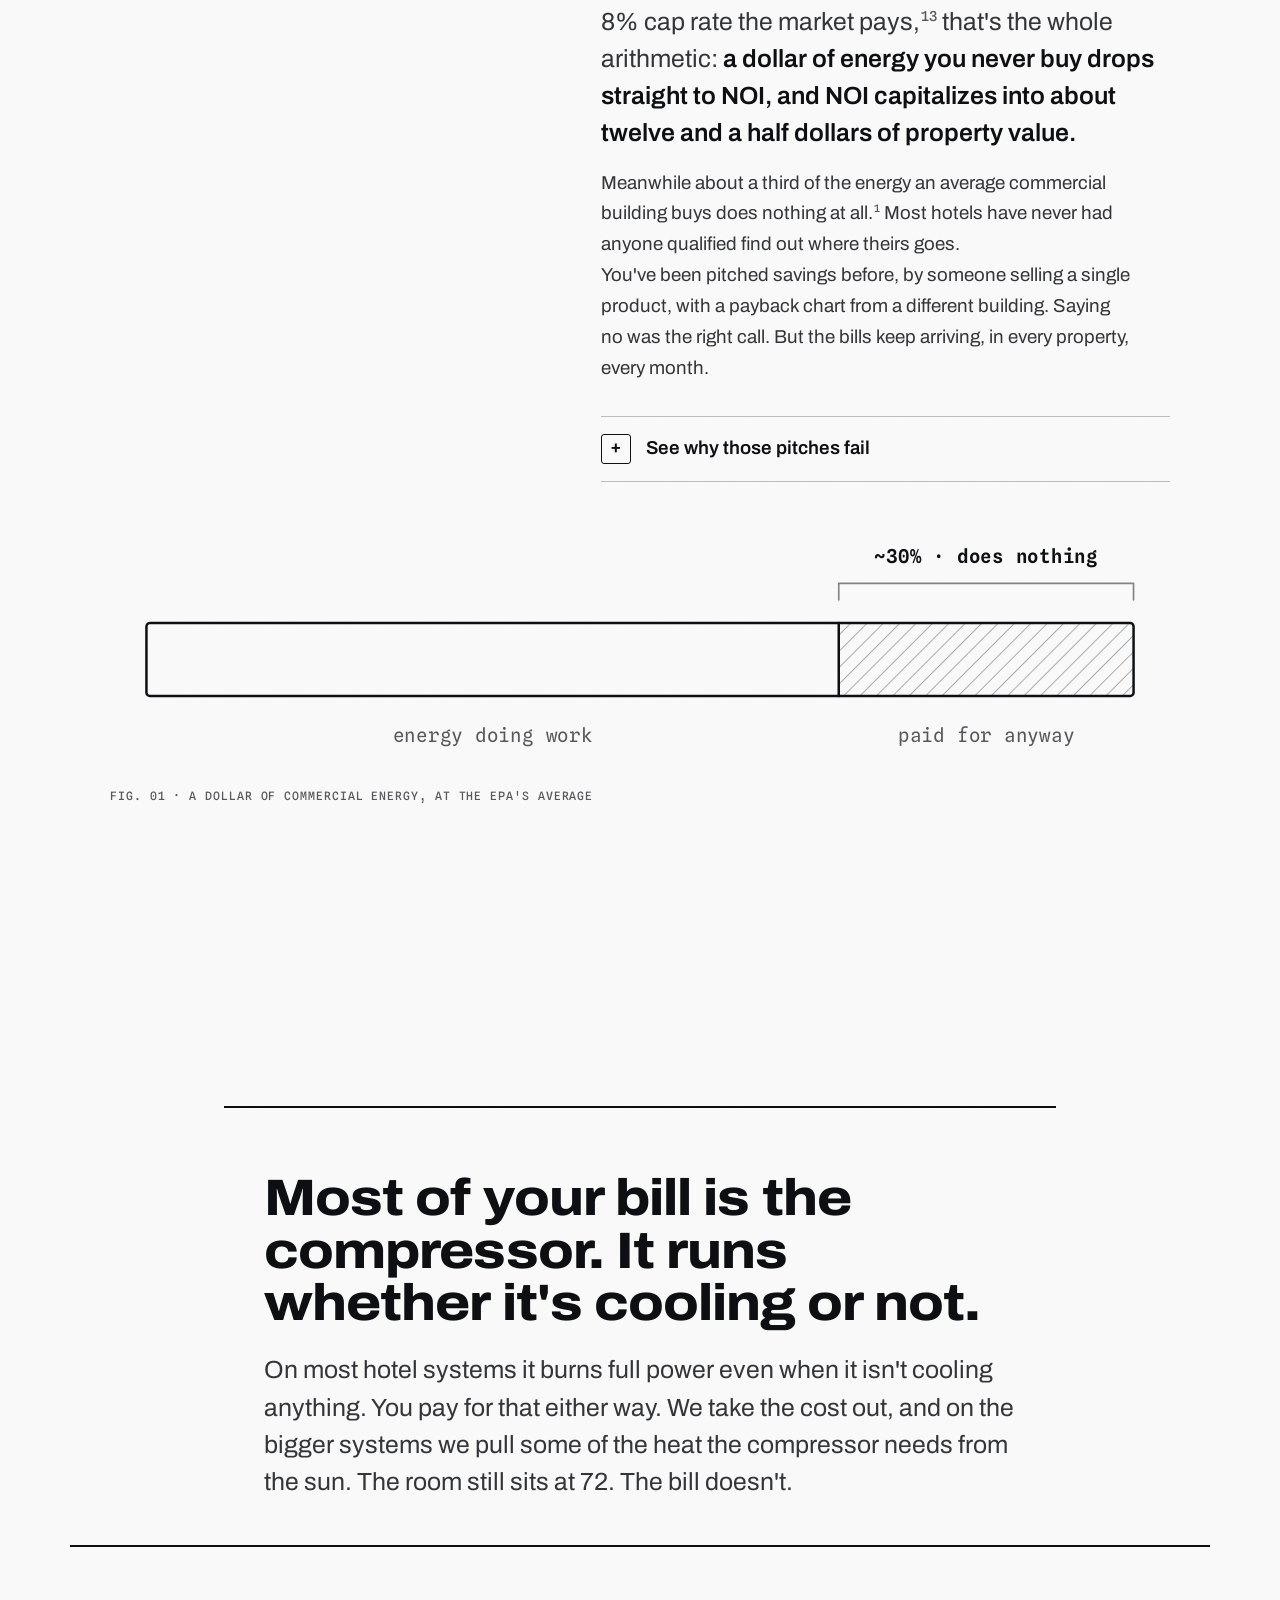
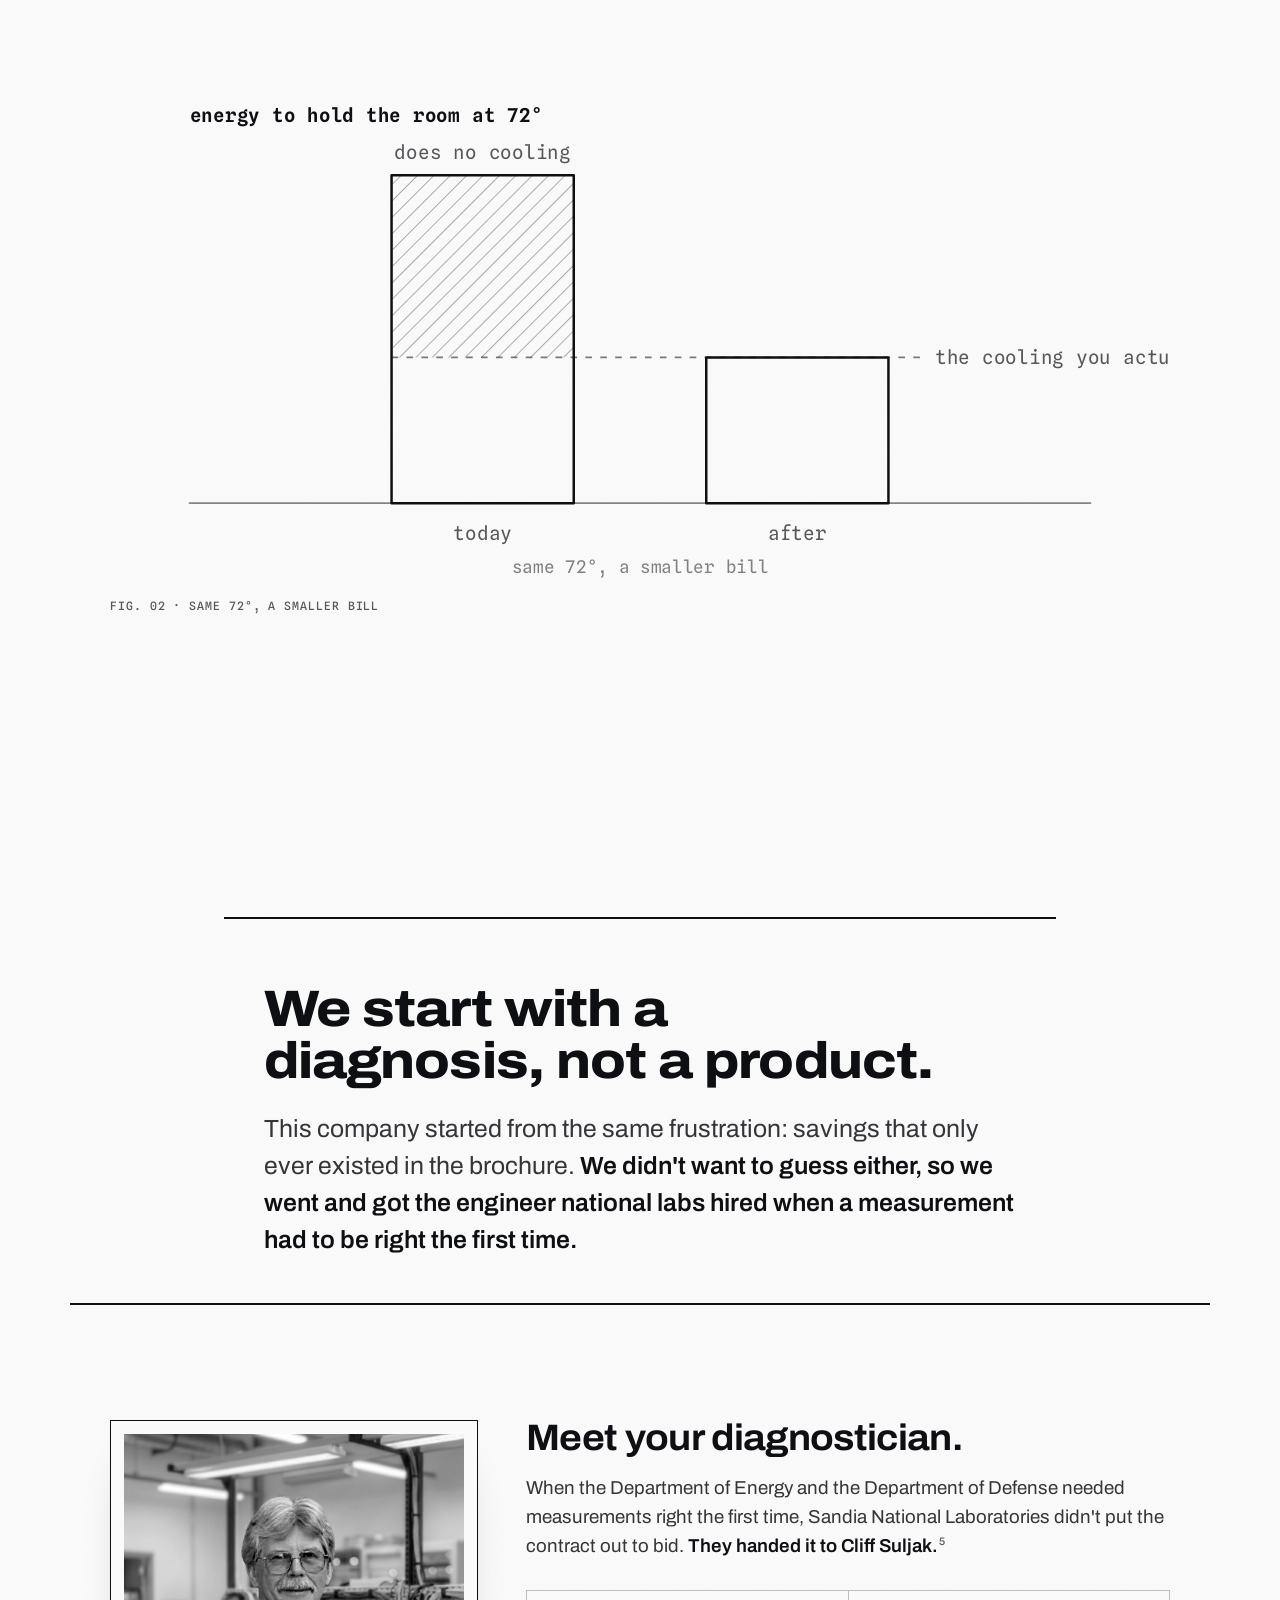
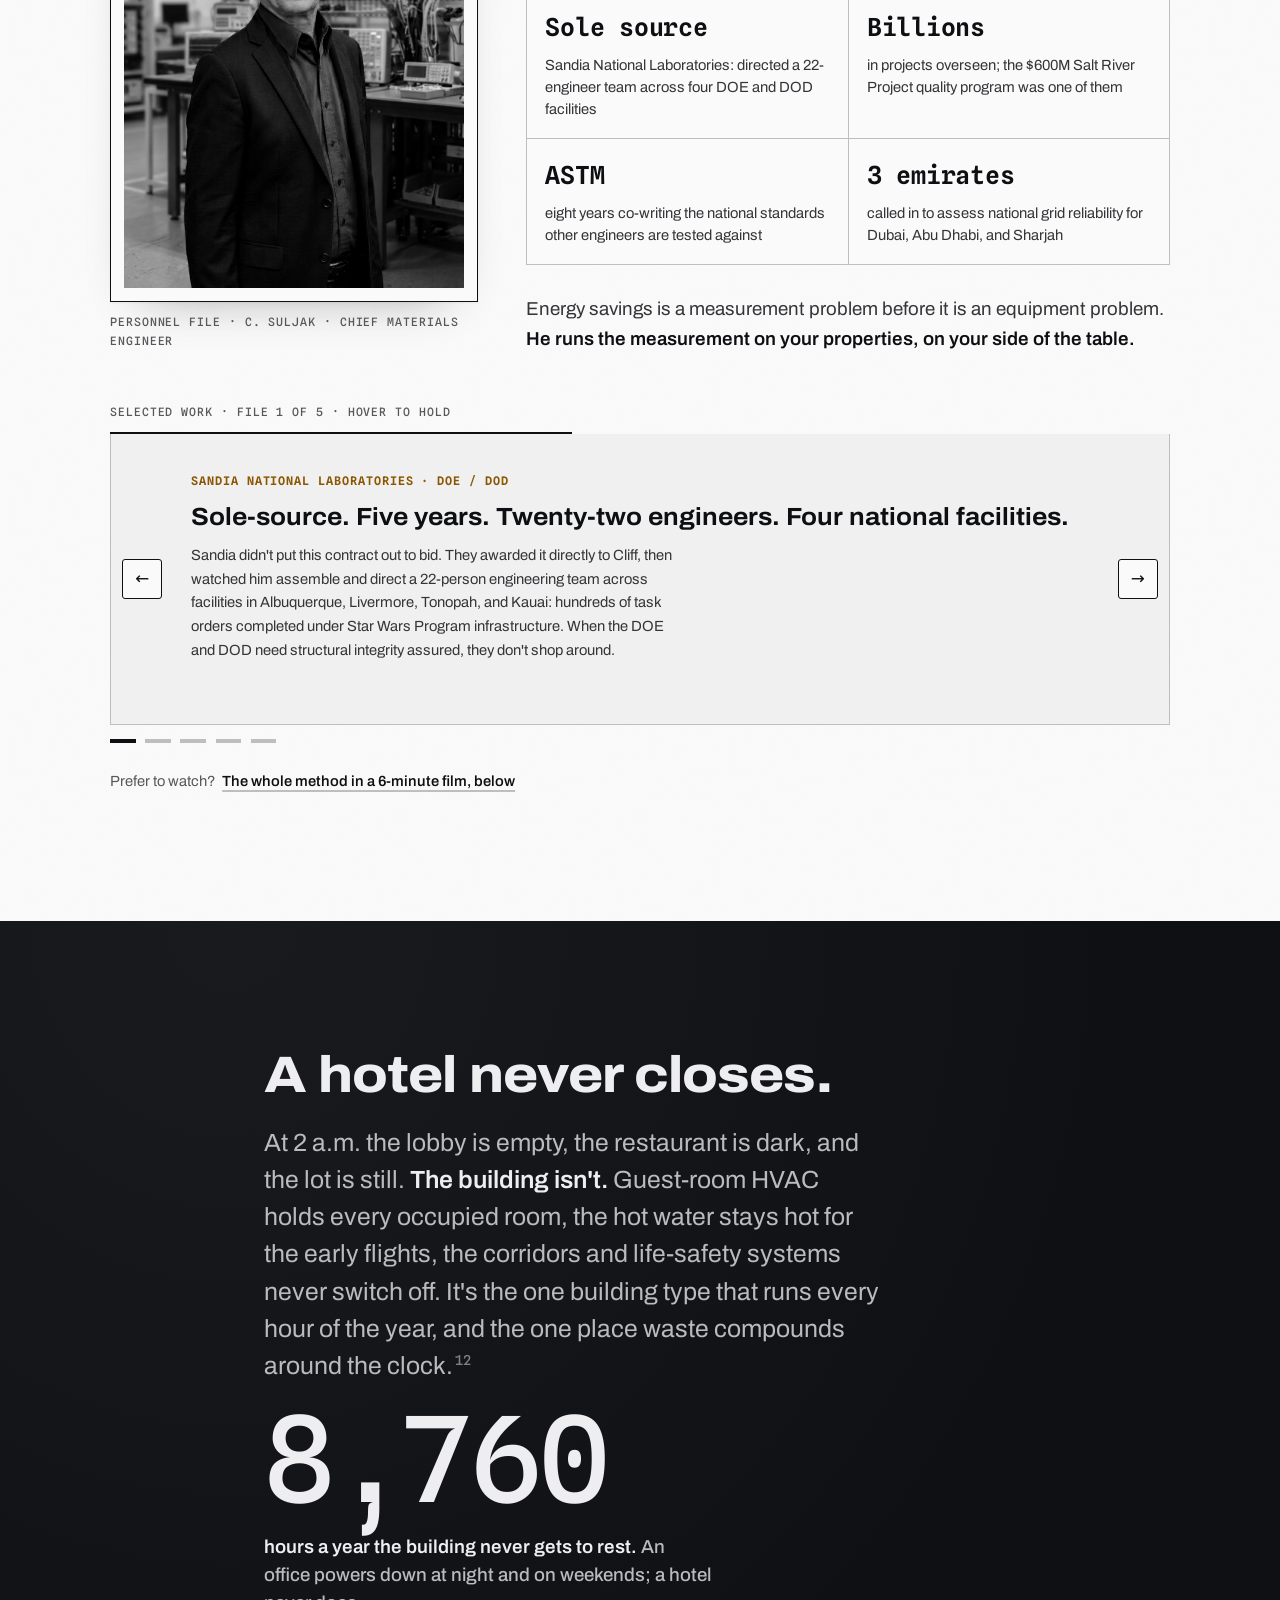
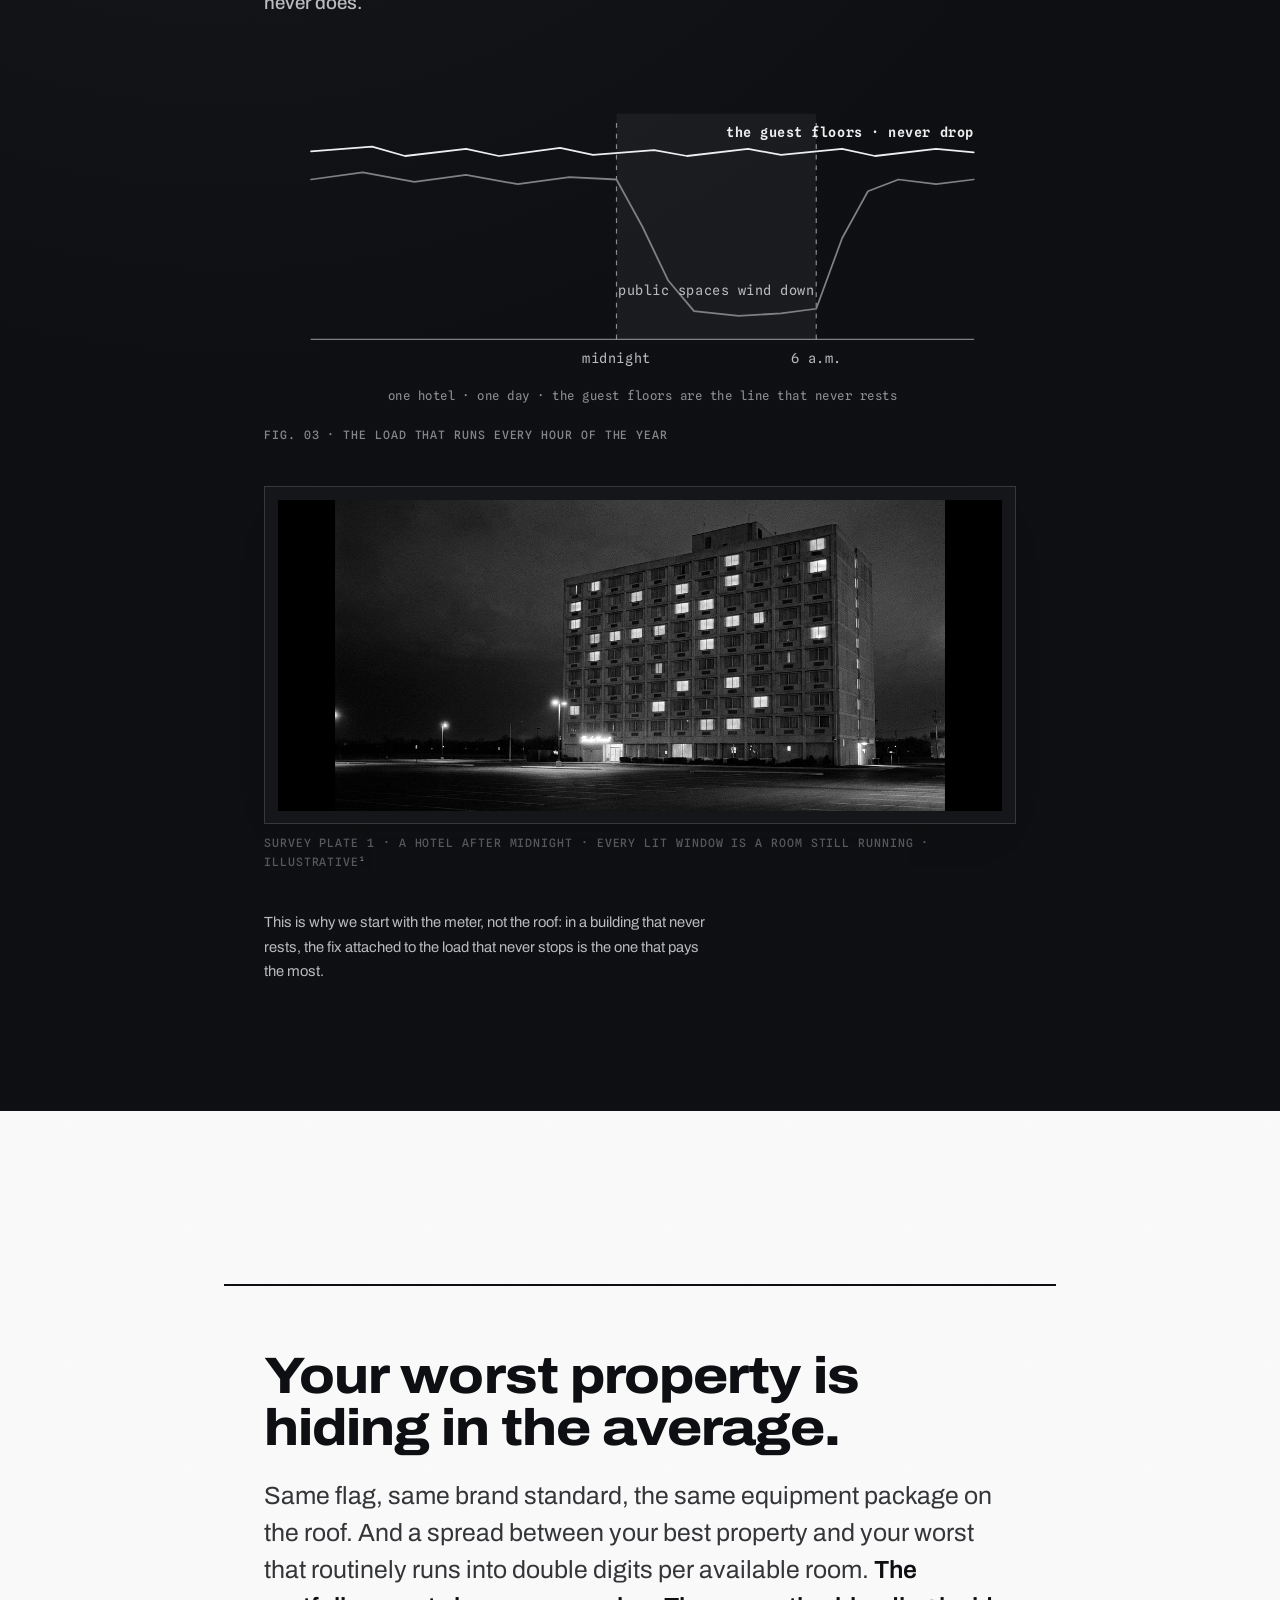
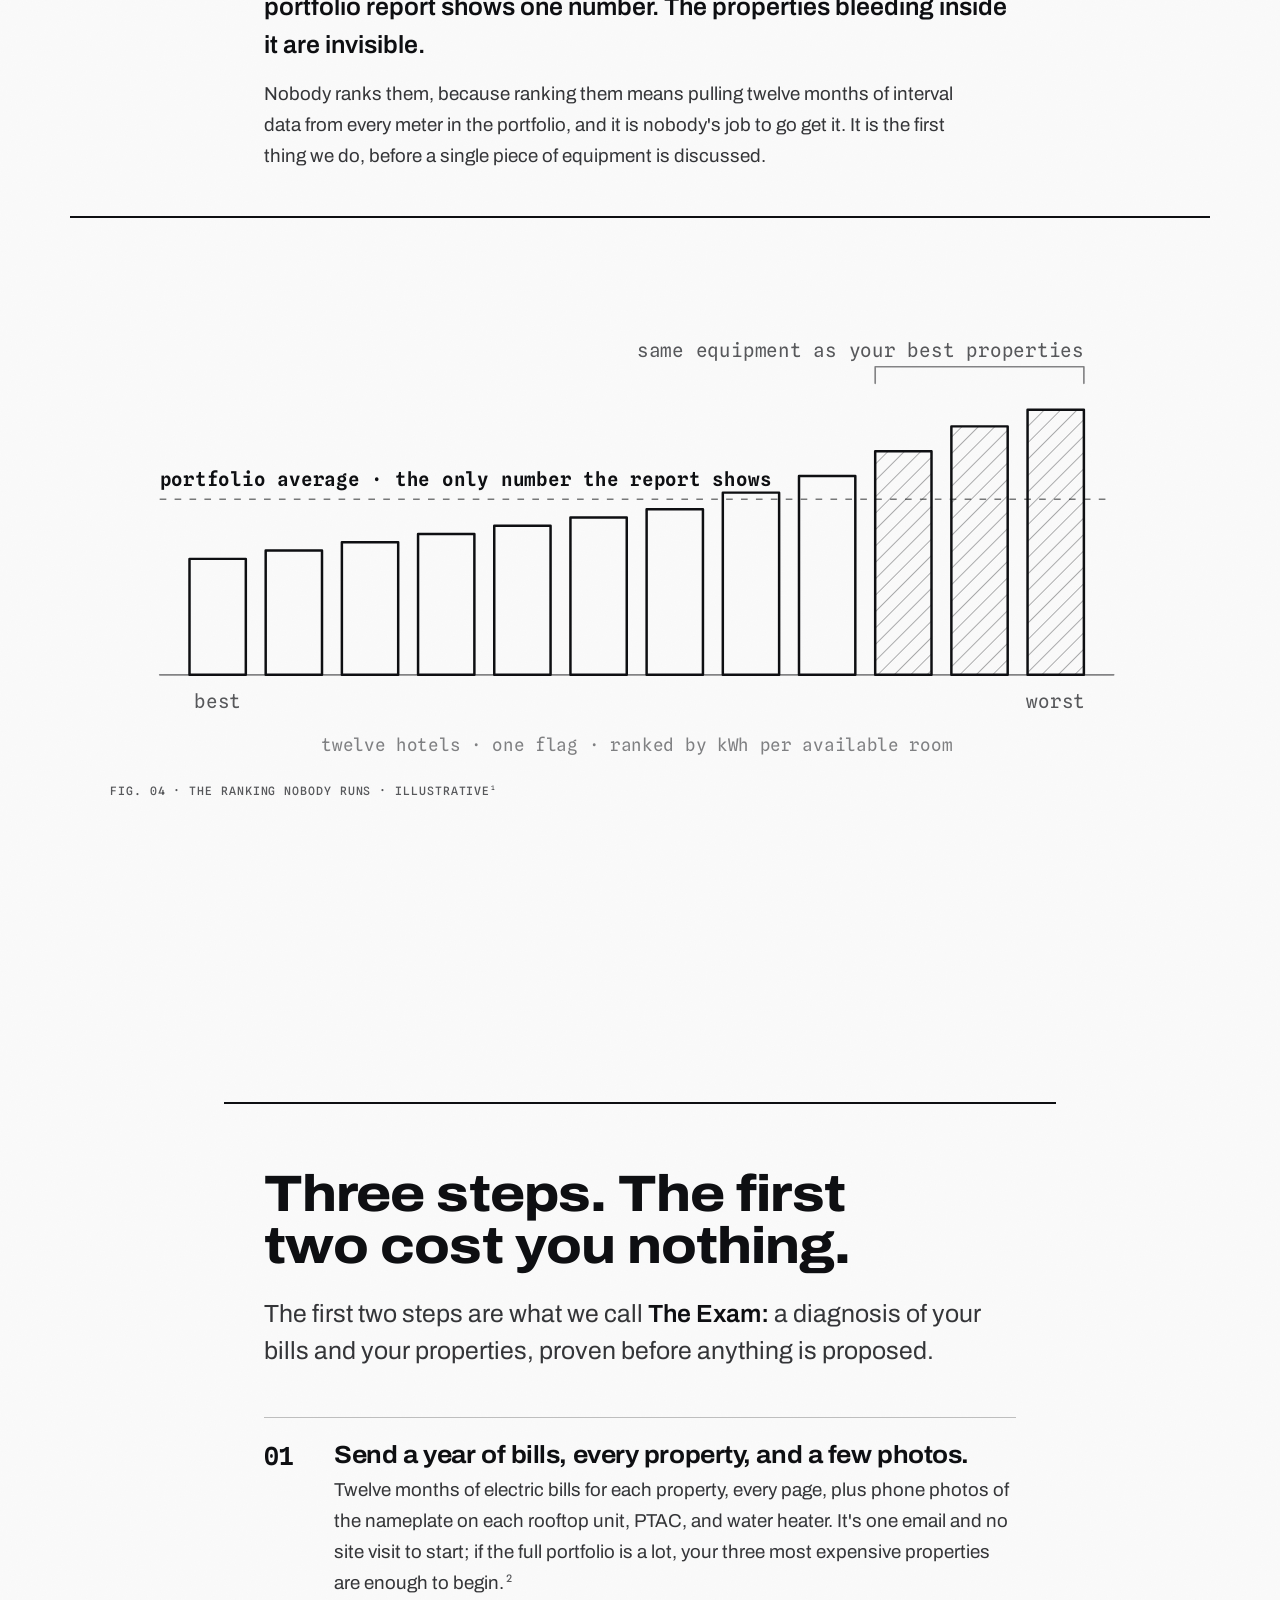
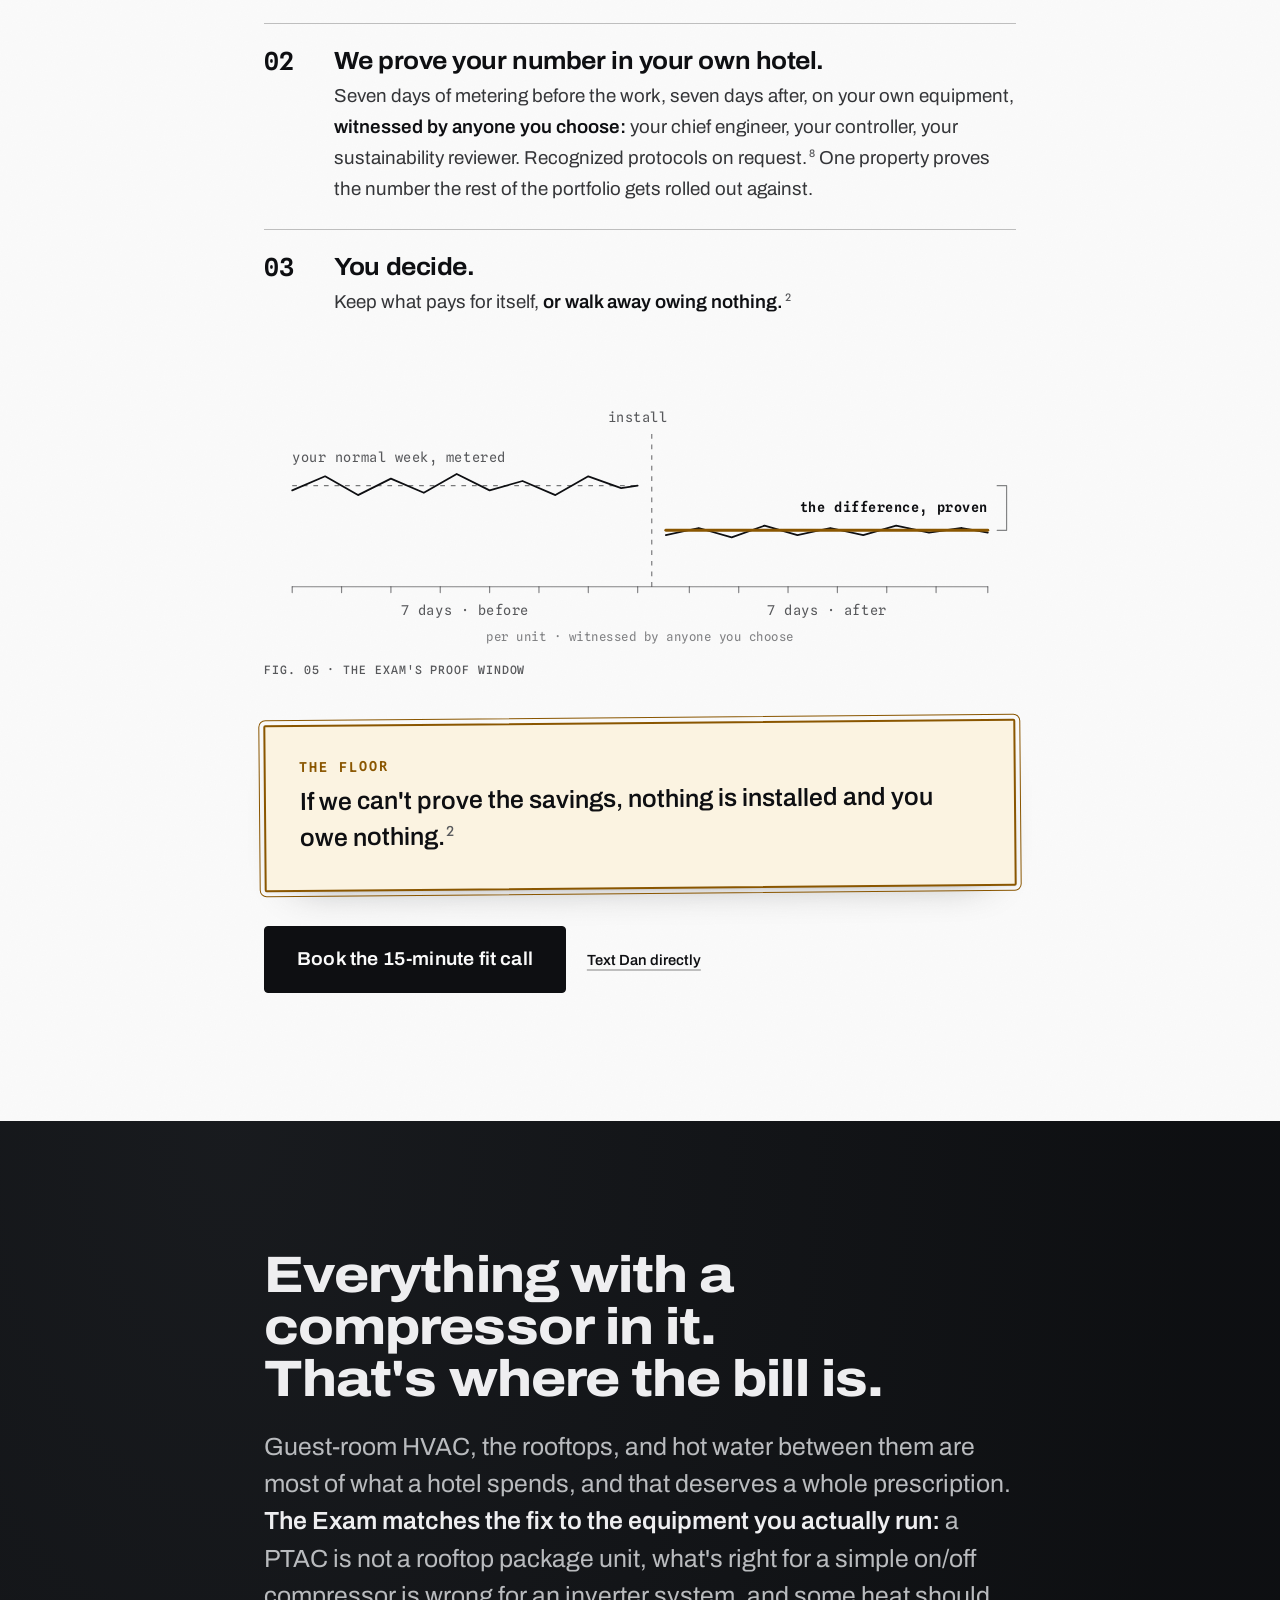
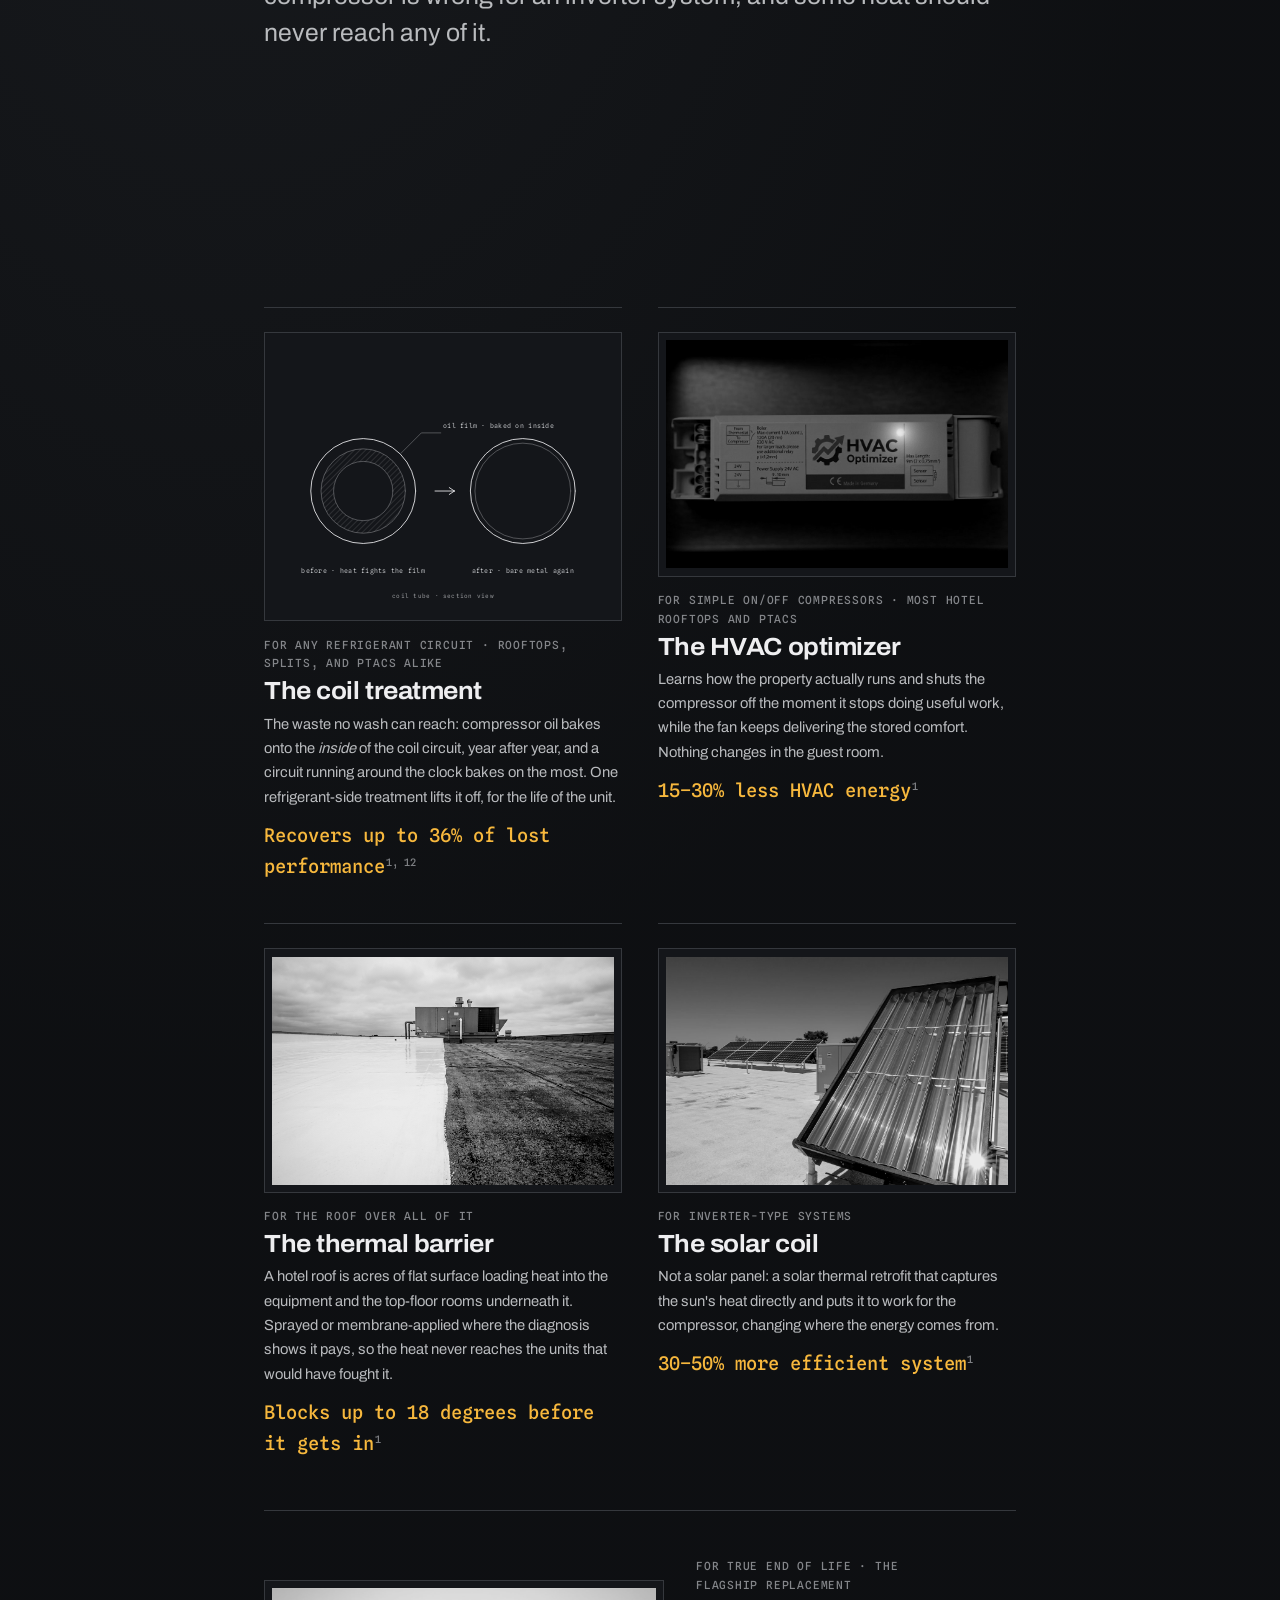
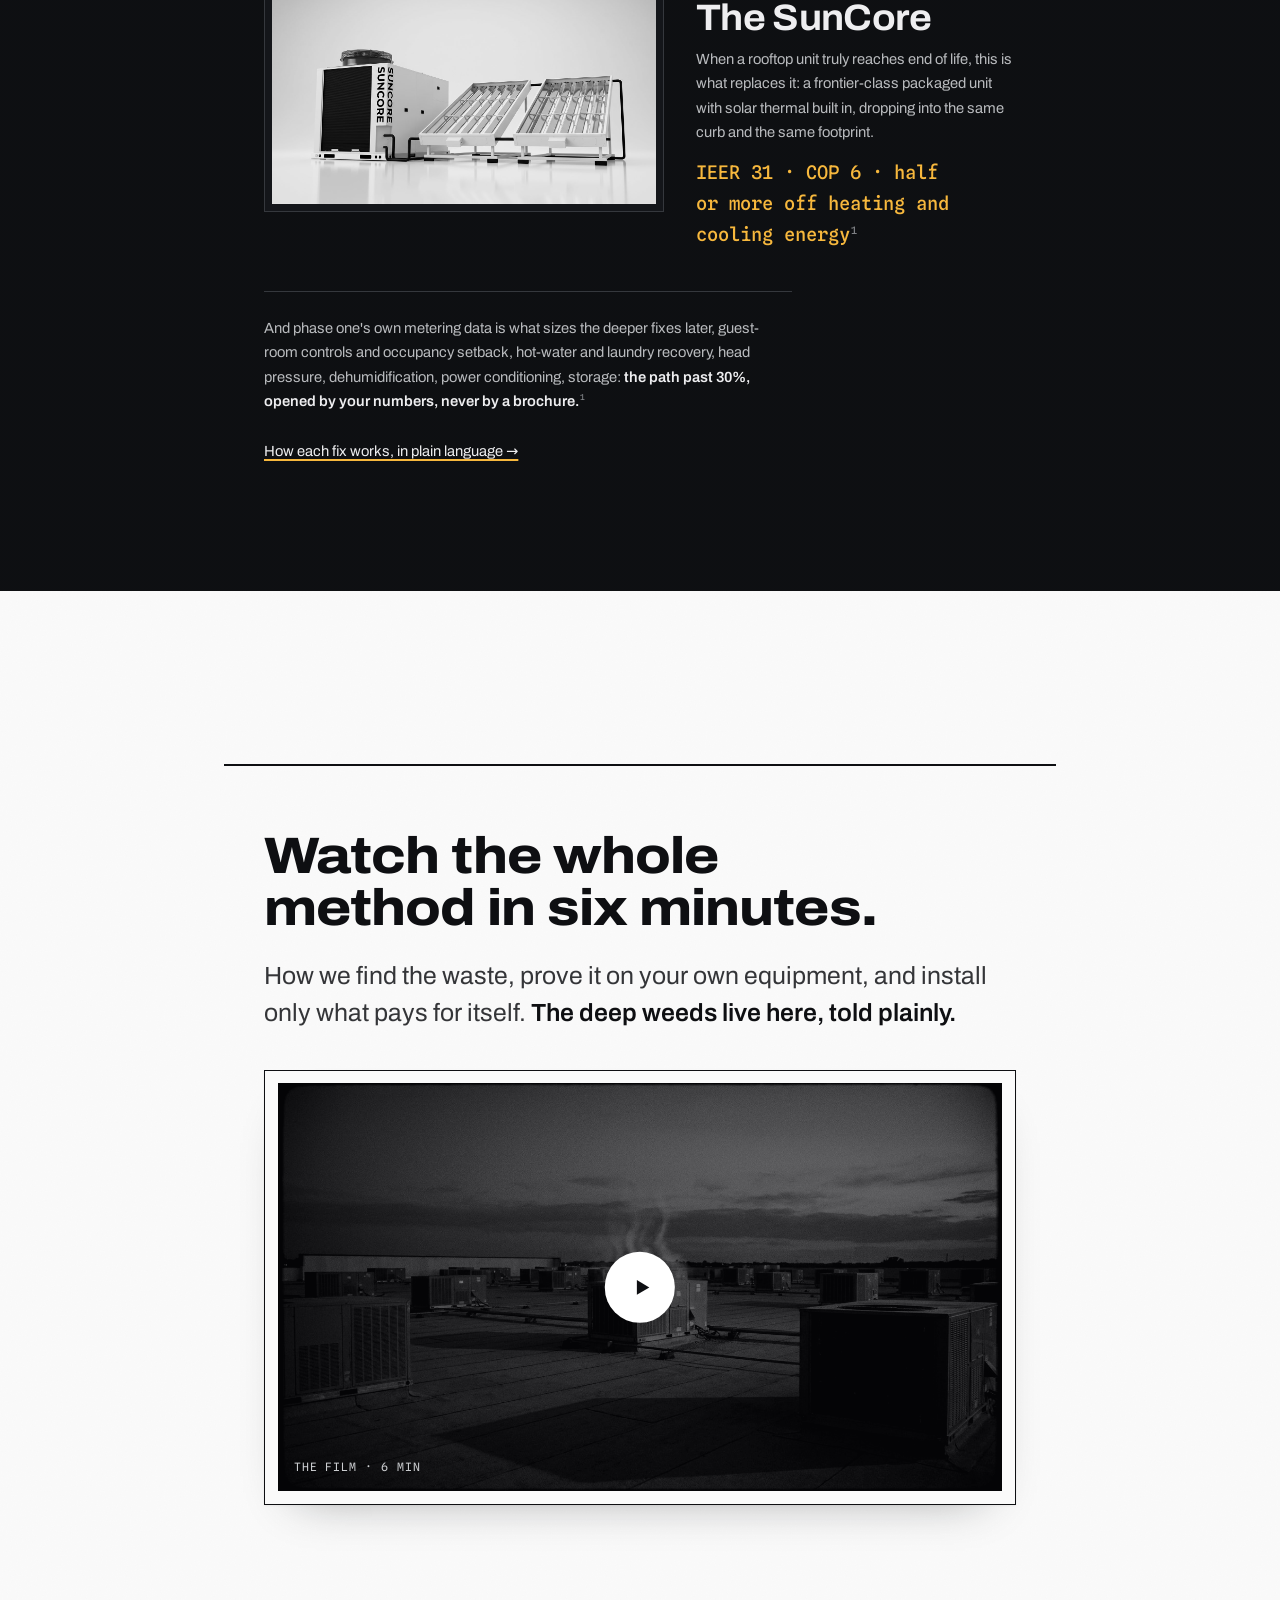
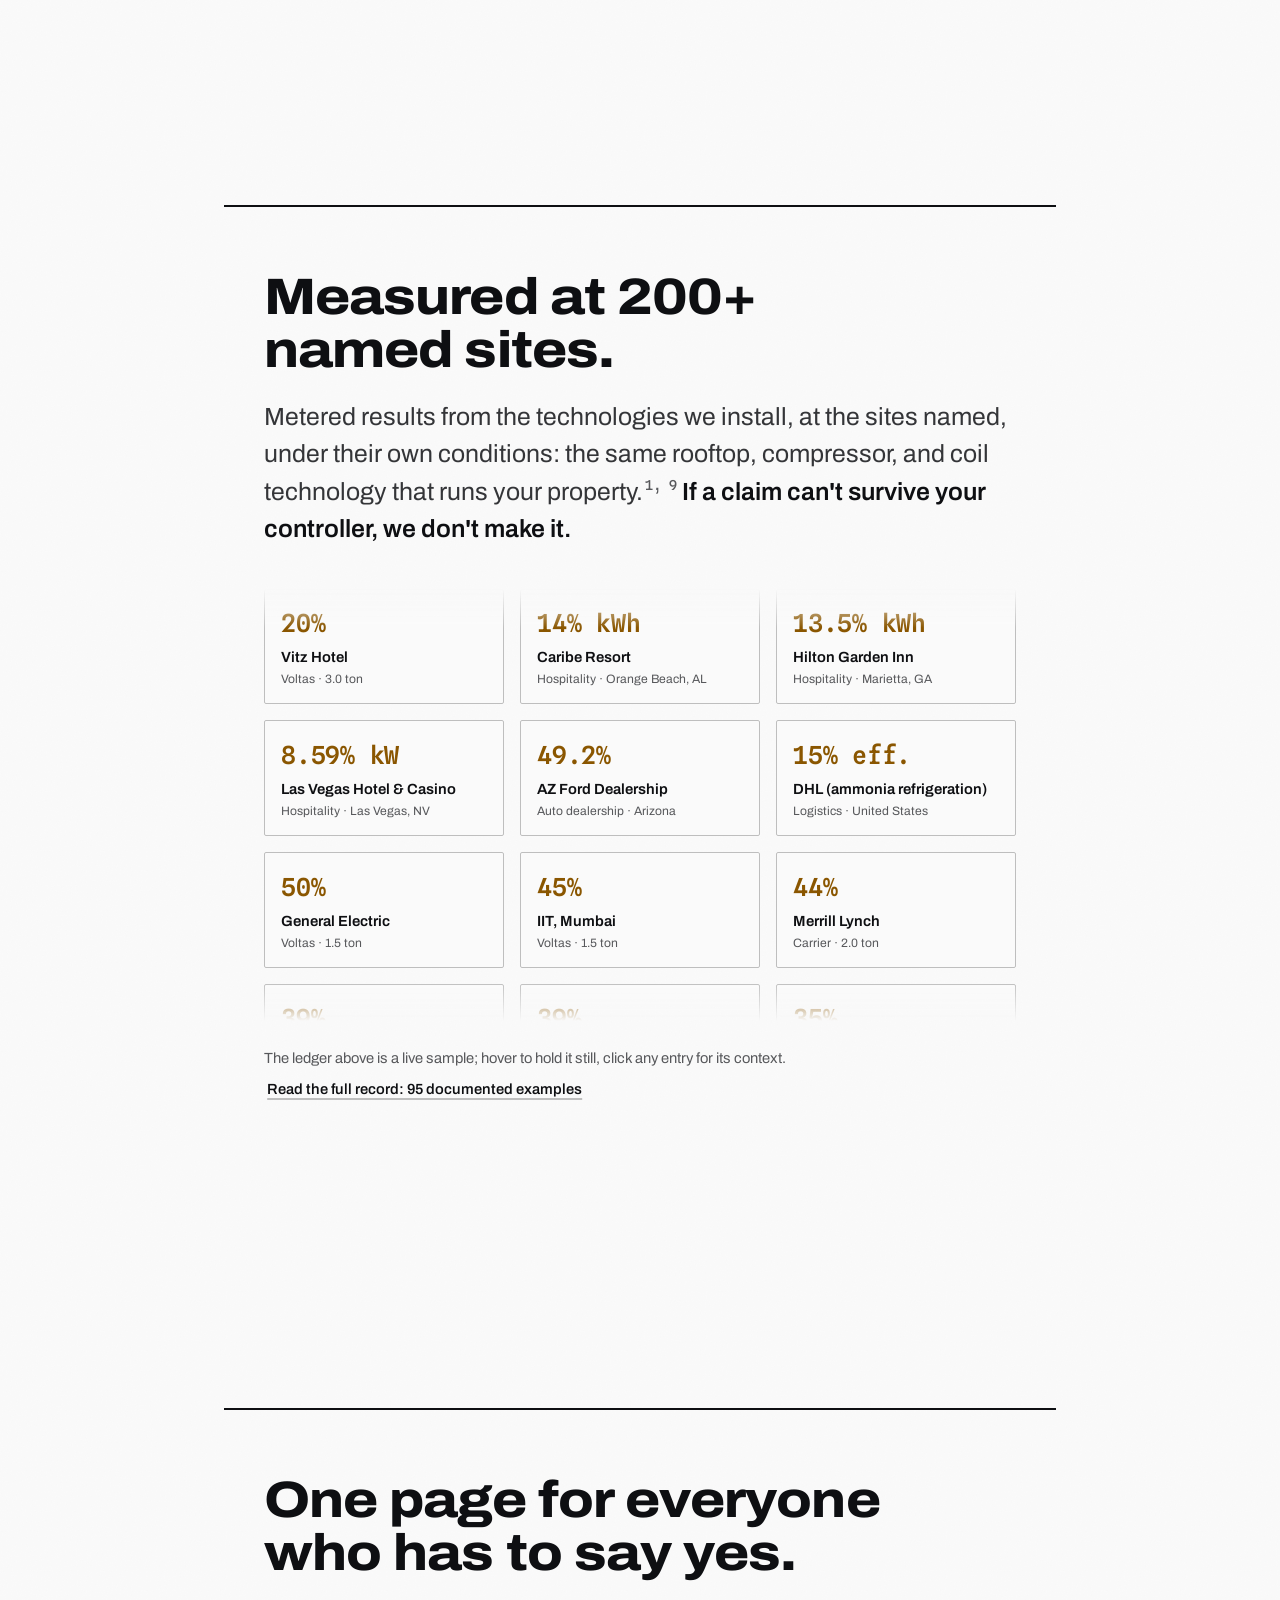
==== commit 8b0f1885: "Rewrite hero H1 and subheadline to the two-waste framing - H1: hotels pay for energy that does no wo" ====
--- a/index.html
+++ b/index.html
@@ -3,10 +3,10 @@
 <head>
 <meta charset="UTF-8">
 <meta name="viewport" content="width=device-width, initial-scale=1.0">
-<title>Energy Plus: energy savings proven in your own hotels</title>
-<meta name="description" content="Guest-room HVAC and hot water are the largest loads in a hotel, and the building never closes. We find the waste across your properties, prove the savings on your own equipment, and install nothing until the number is real.">
-<meta property="og:title" content="Energy Plus: energy savings proven in your own hotels">
-<meta property="og:description" content="Guest-room HVAC and hot water are the largest loads in a hotel, and the building never closes. We find the waste across your properties, prove the savings on your own equipment, and install nothing until the number is real.">
+<title>Energy Plus: cut hotel energy waste and overpayment</title>
+<meta name="description" content="Your hotels pay for energy that does no work, then overpay for the energy they actually use. We find both and fix both. More cash flow, fewer maintenance headaches, without the guesswork.">
+<meta property="og:title" content="Energy Plus: cut hotel energy waste and overpayment">
+<meta property="og:description" content="Your hotels pay for energy that does no work, then overpay for the energy they actually use. We find both and fix both. More cash flow, fewer maintenance headaches, without the guesswork.">
 <meta property="og:type" content="website">
 <meta name="color-scheme" content="light">
 <meta name="theme-color" content="#fbfbfa">
@@ -35,8 +35,8 @@
   <section class="hero" id="top" aria-labelledby="hero-h">
     <div class="wrap hero__in hero__grid">
       <div class="hero__copy">
-        <h1 id="hero-h">Stop paying to run a hotel around the clock for energy that does nothing.</h1>
-        <p class="hero__lede">A hotel never closes. Guest-room HVAC, hot water, and the rooftops run every hour of the year. We find the waste in all of it, prove the savings on your own equipment, and install nothing until the number is real.</p>
+        <h1 id="hero-h">Your hotels pay for energy that does no work, then overpay for the energy they actually use.</h1>
+        <p class="hero__lede">We find both and fix both. More cash flow, fewer maintenance headaches, without the guesswork.</p>
         <div class="cta" data-cta>
           <button type="button" class="btn btn--lg" data-book>Book the 15-minute fit call</button>
           <button type="button" class="textlink js-sms-toggle" aria-expanded="false">Text Dan directly</button>
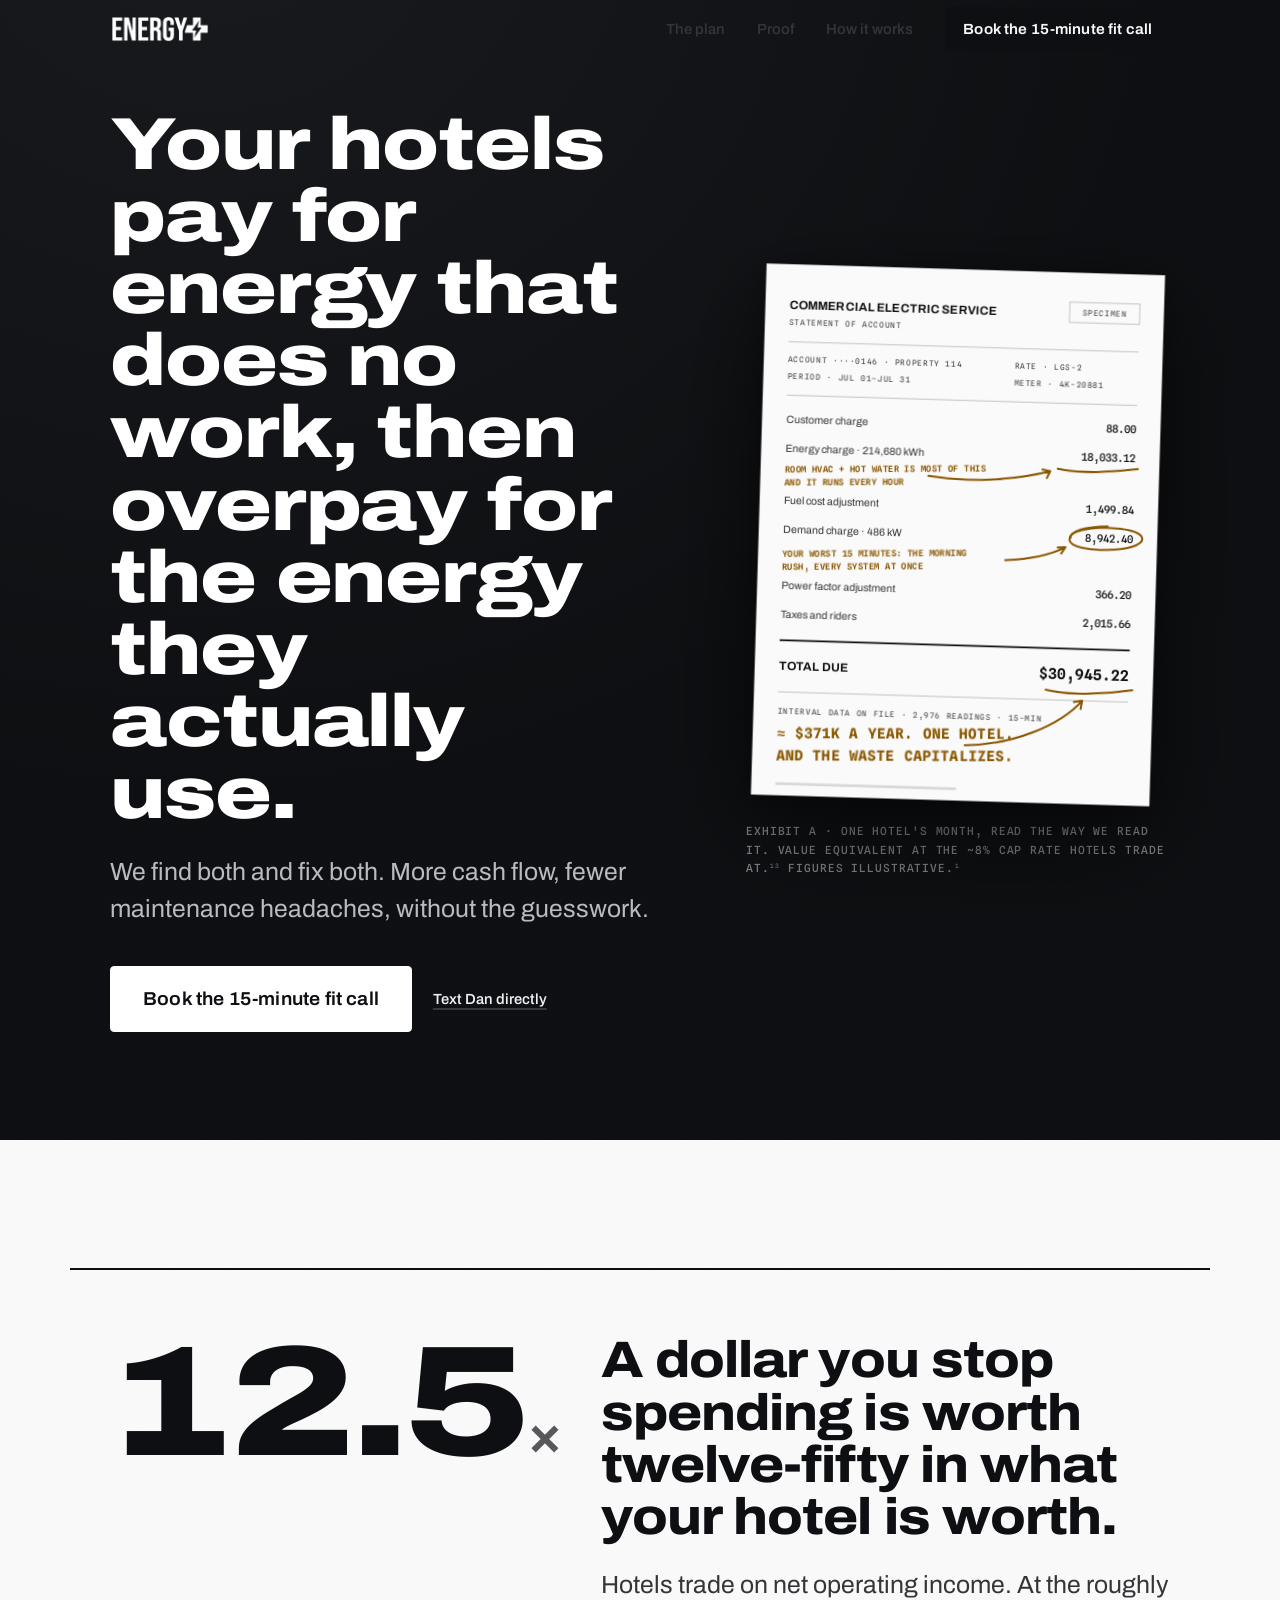
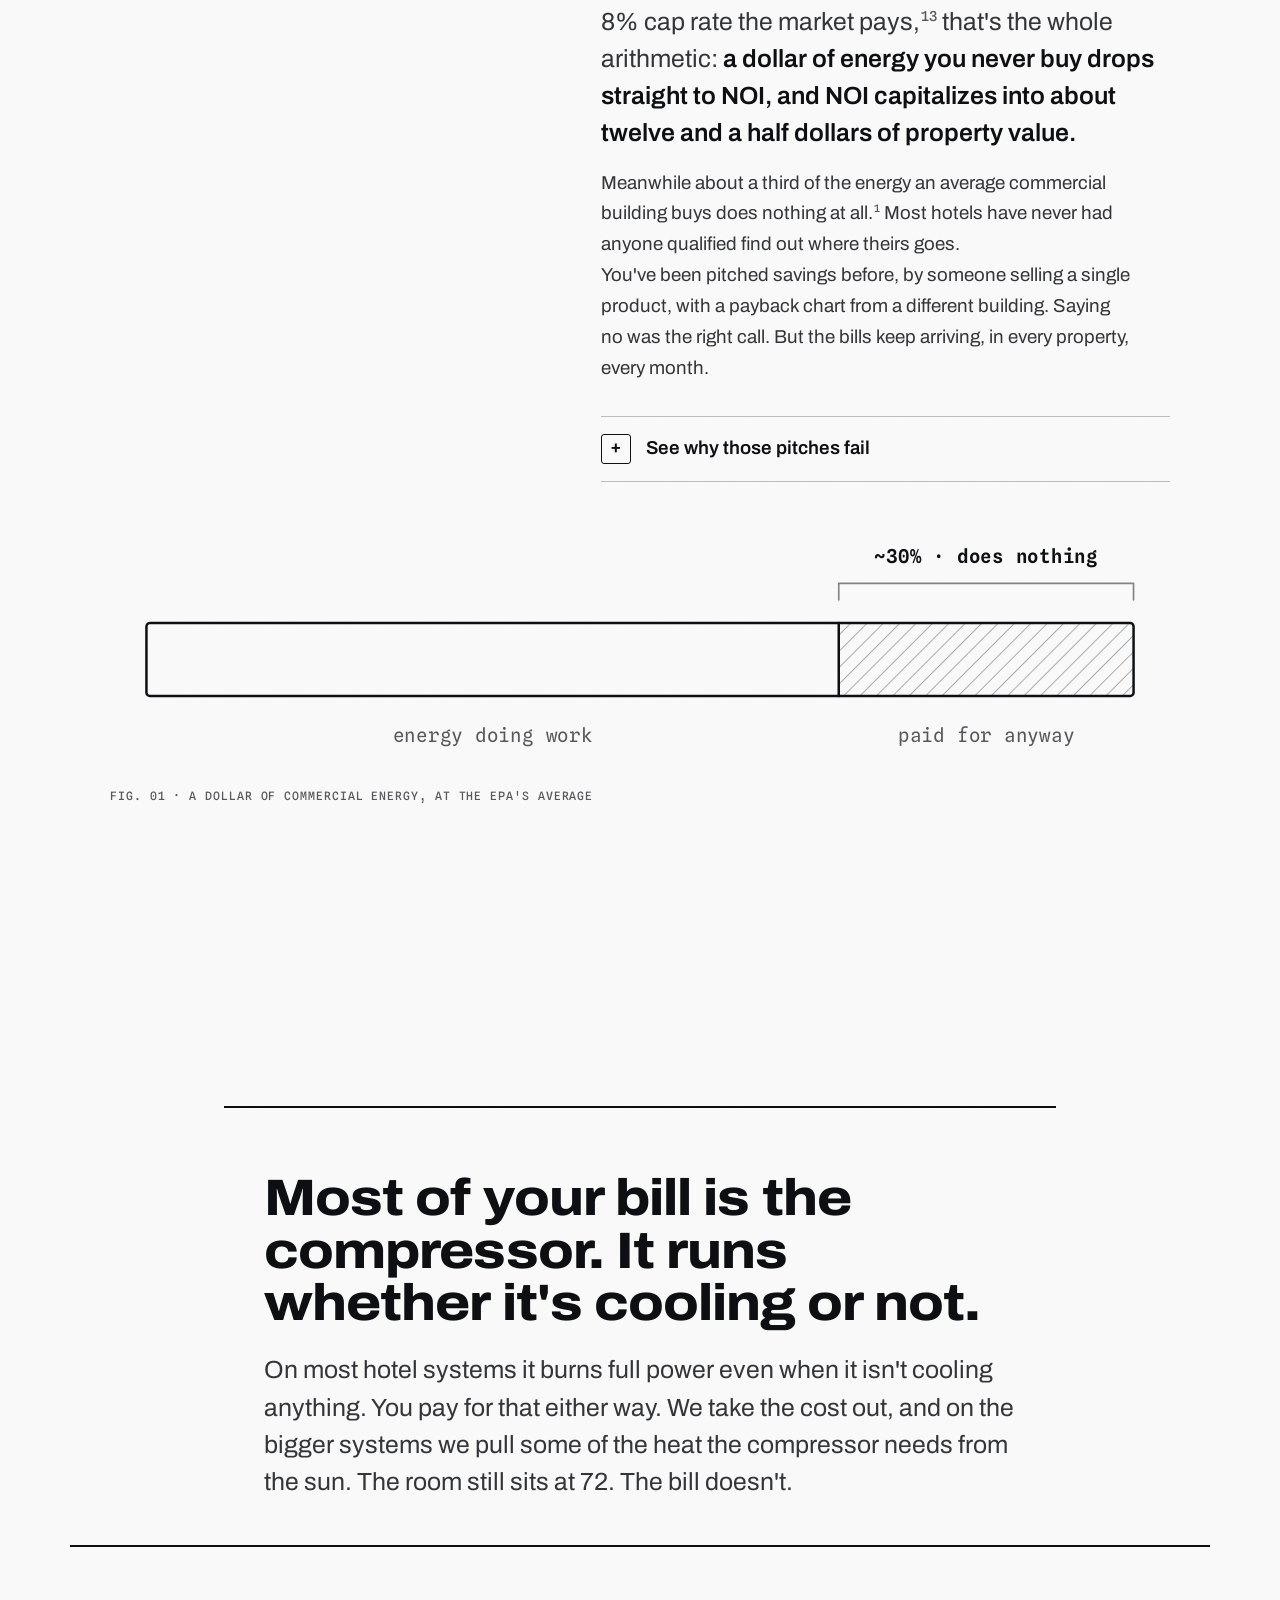
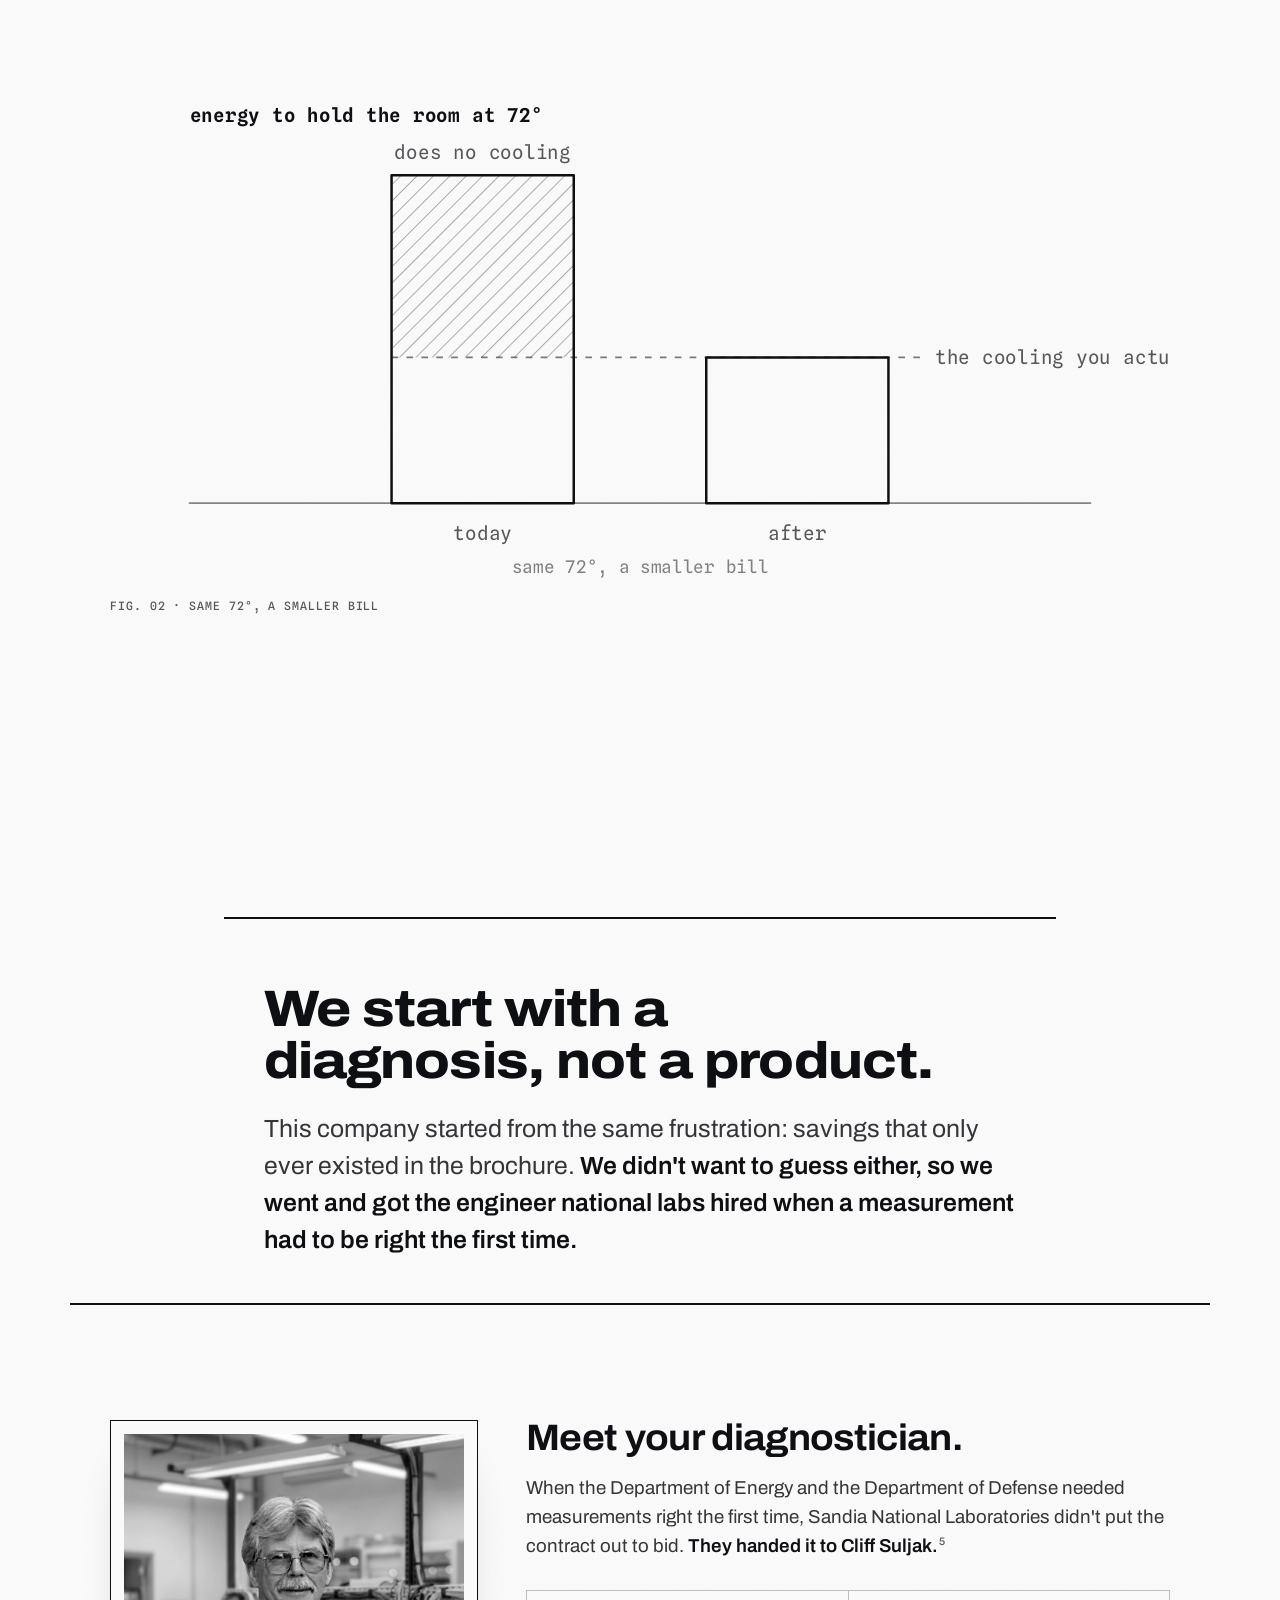
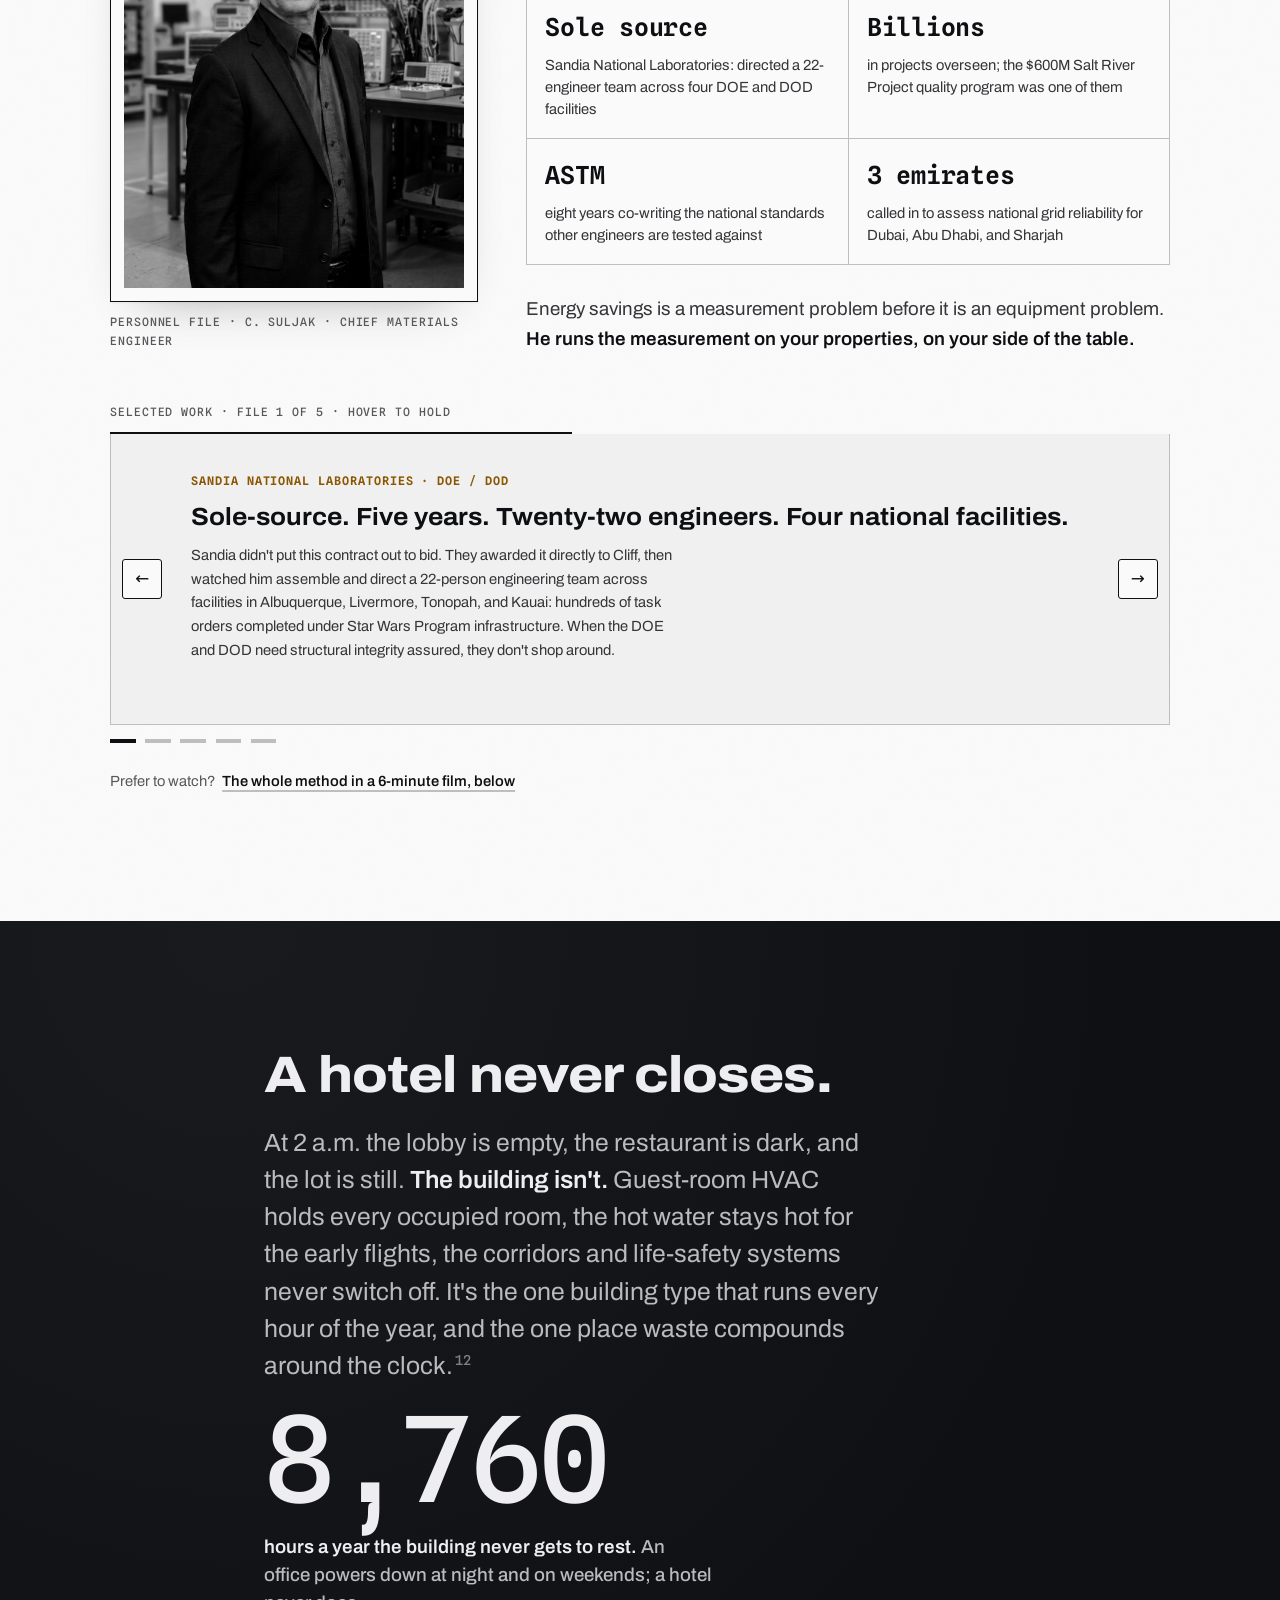
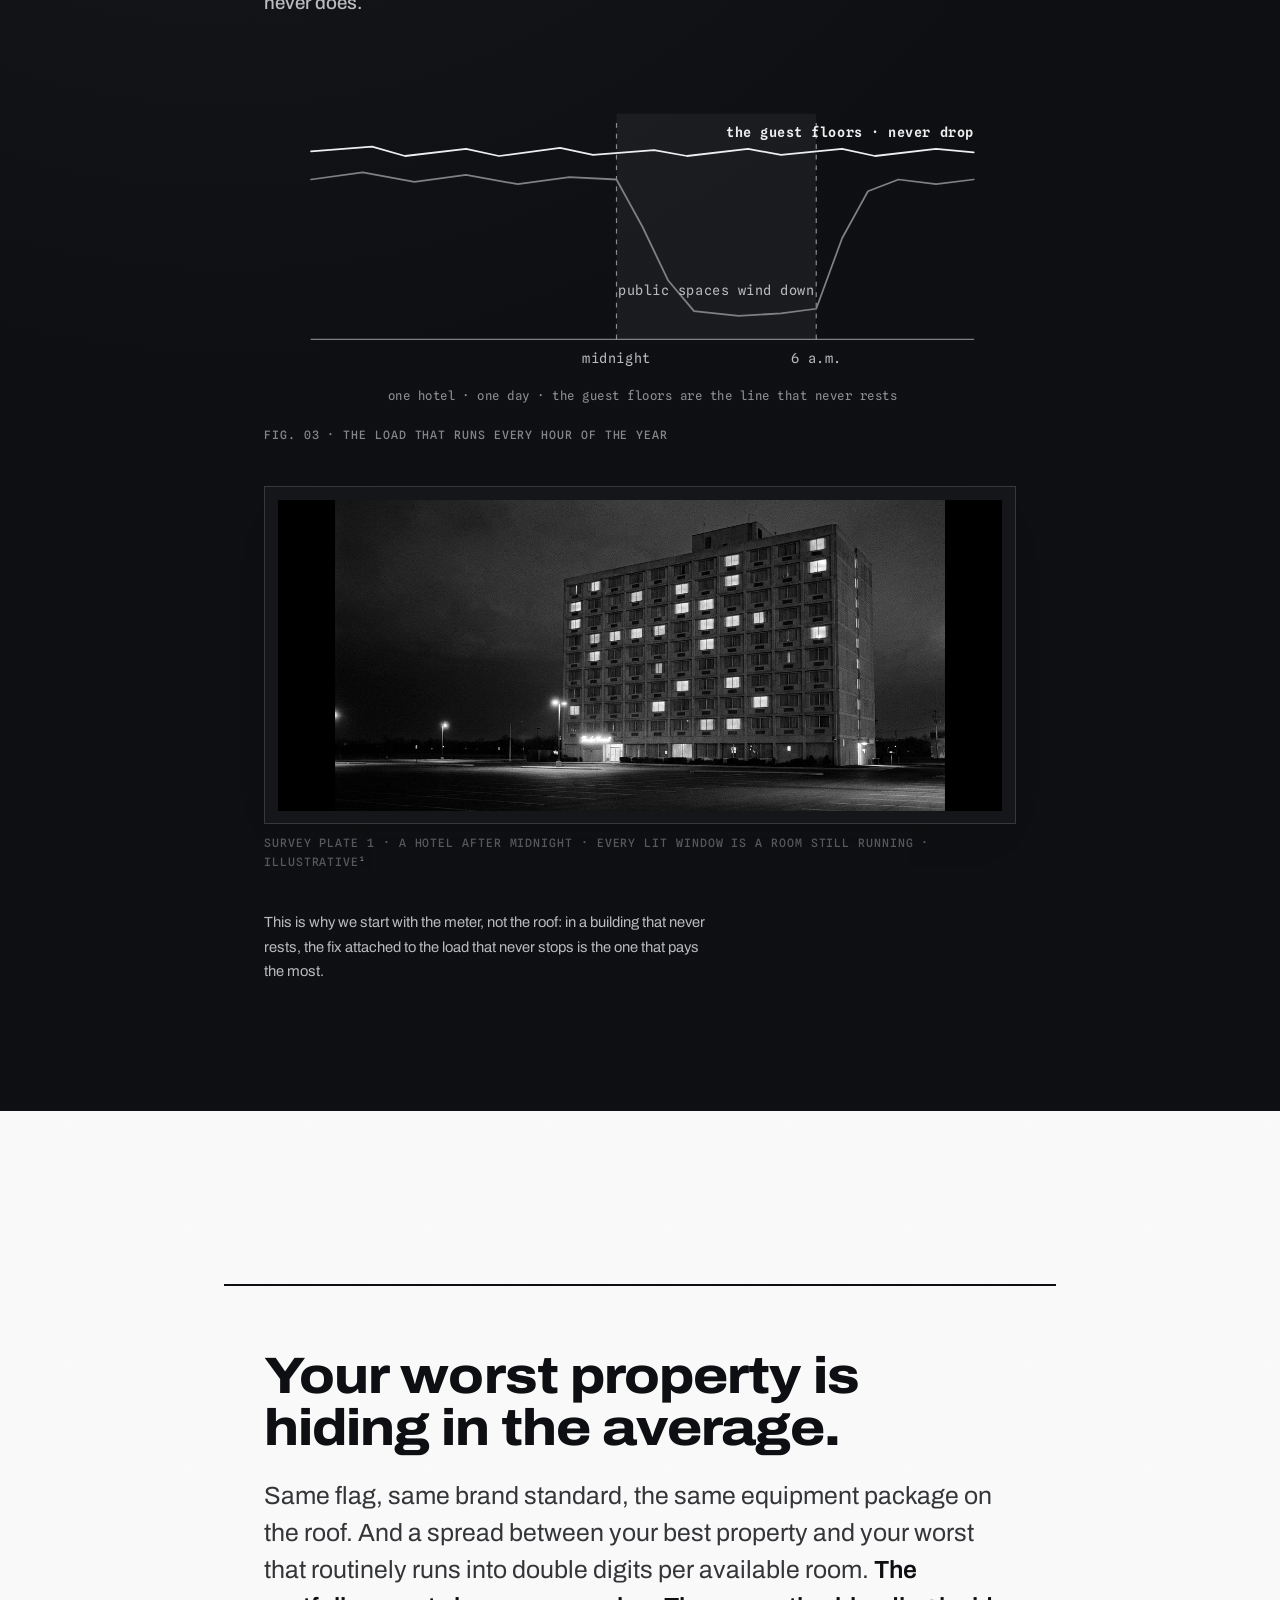
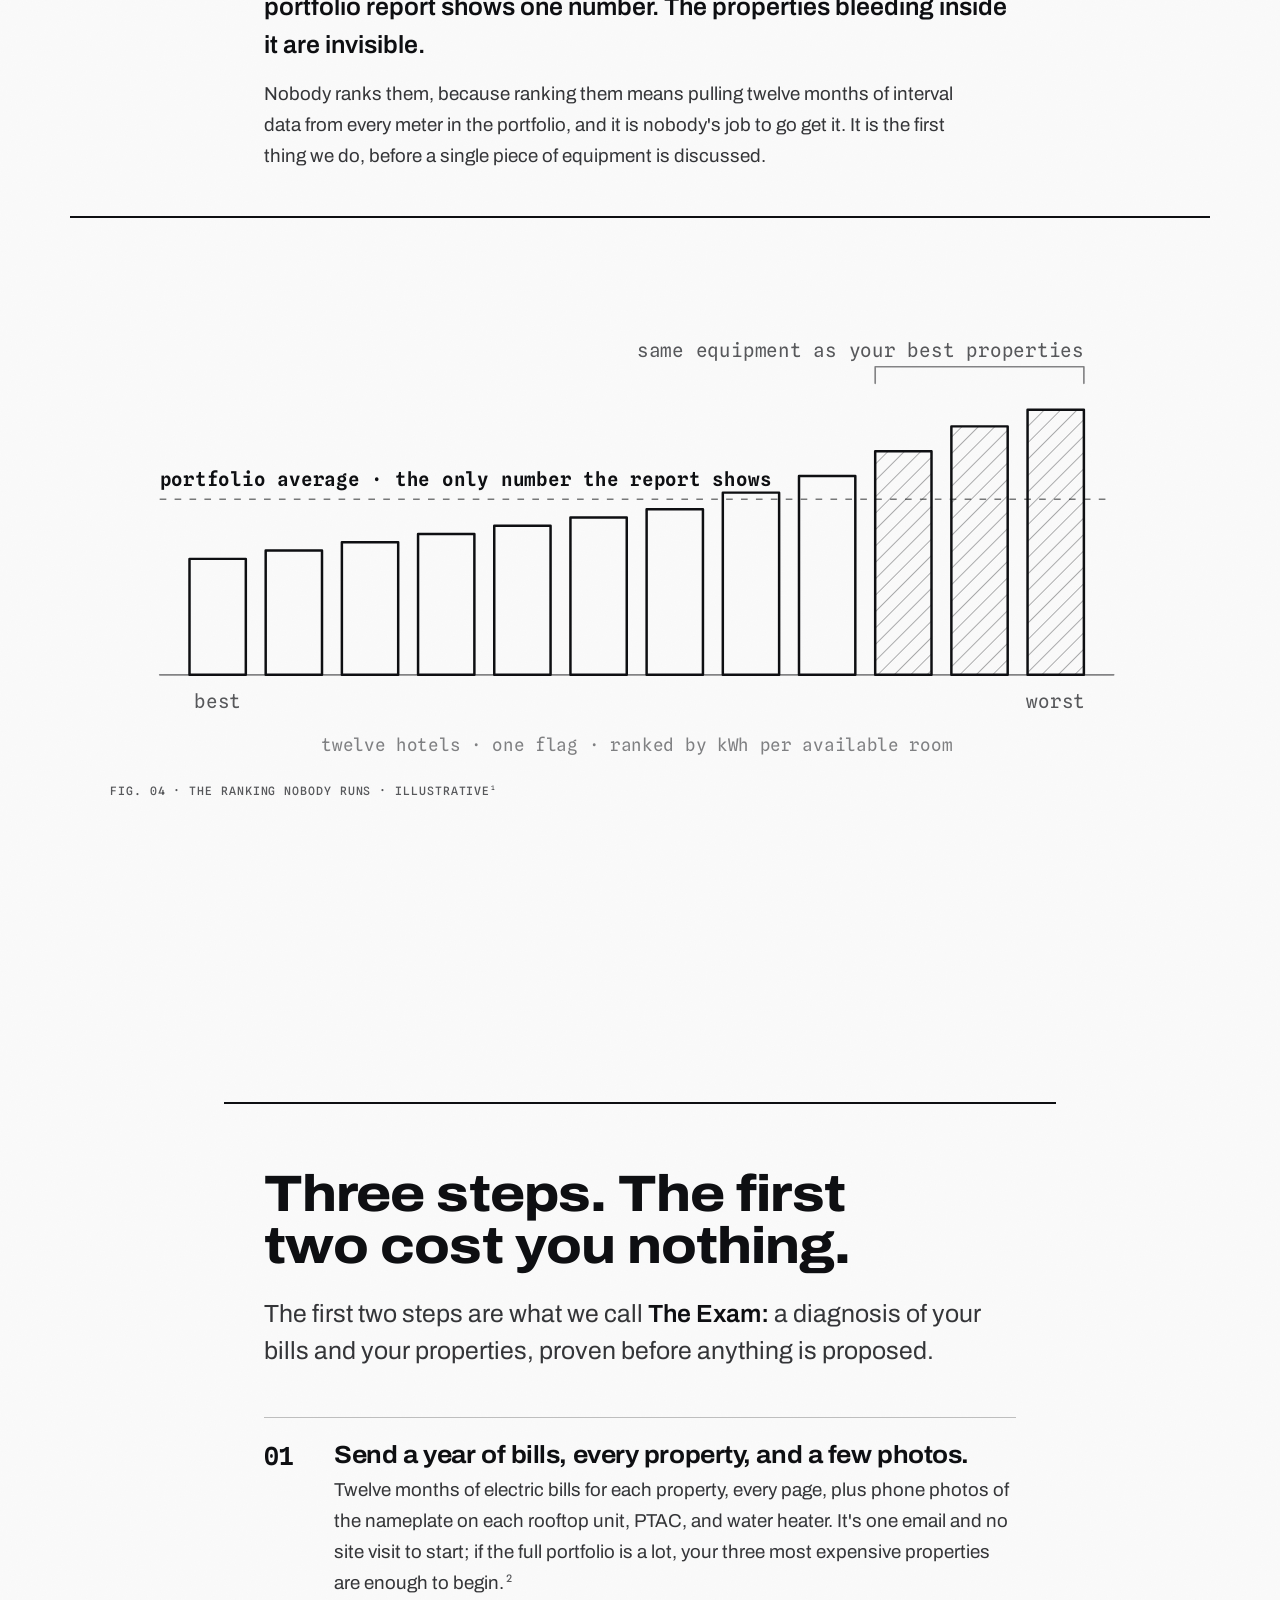
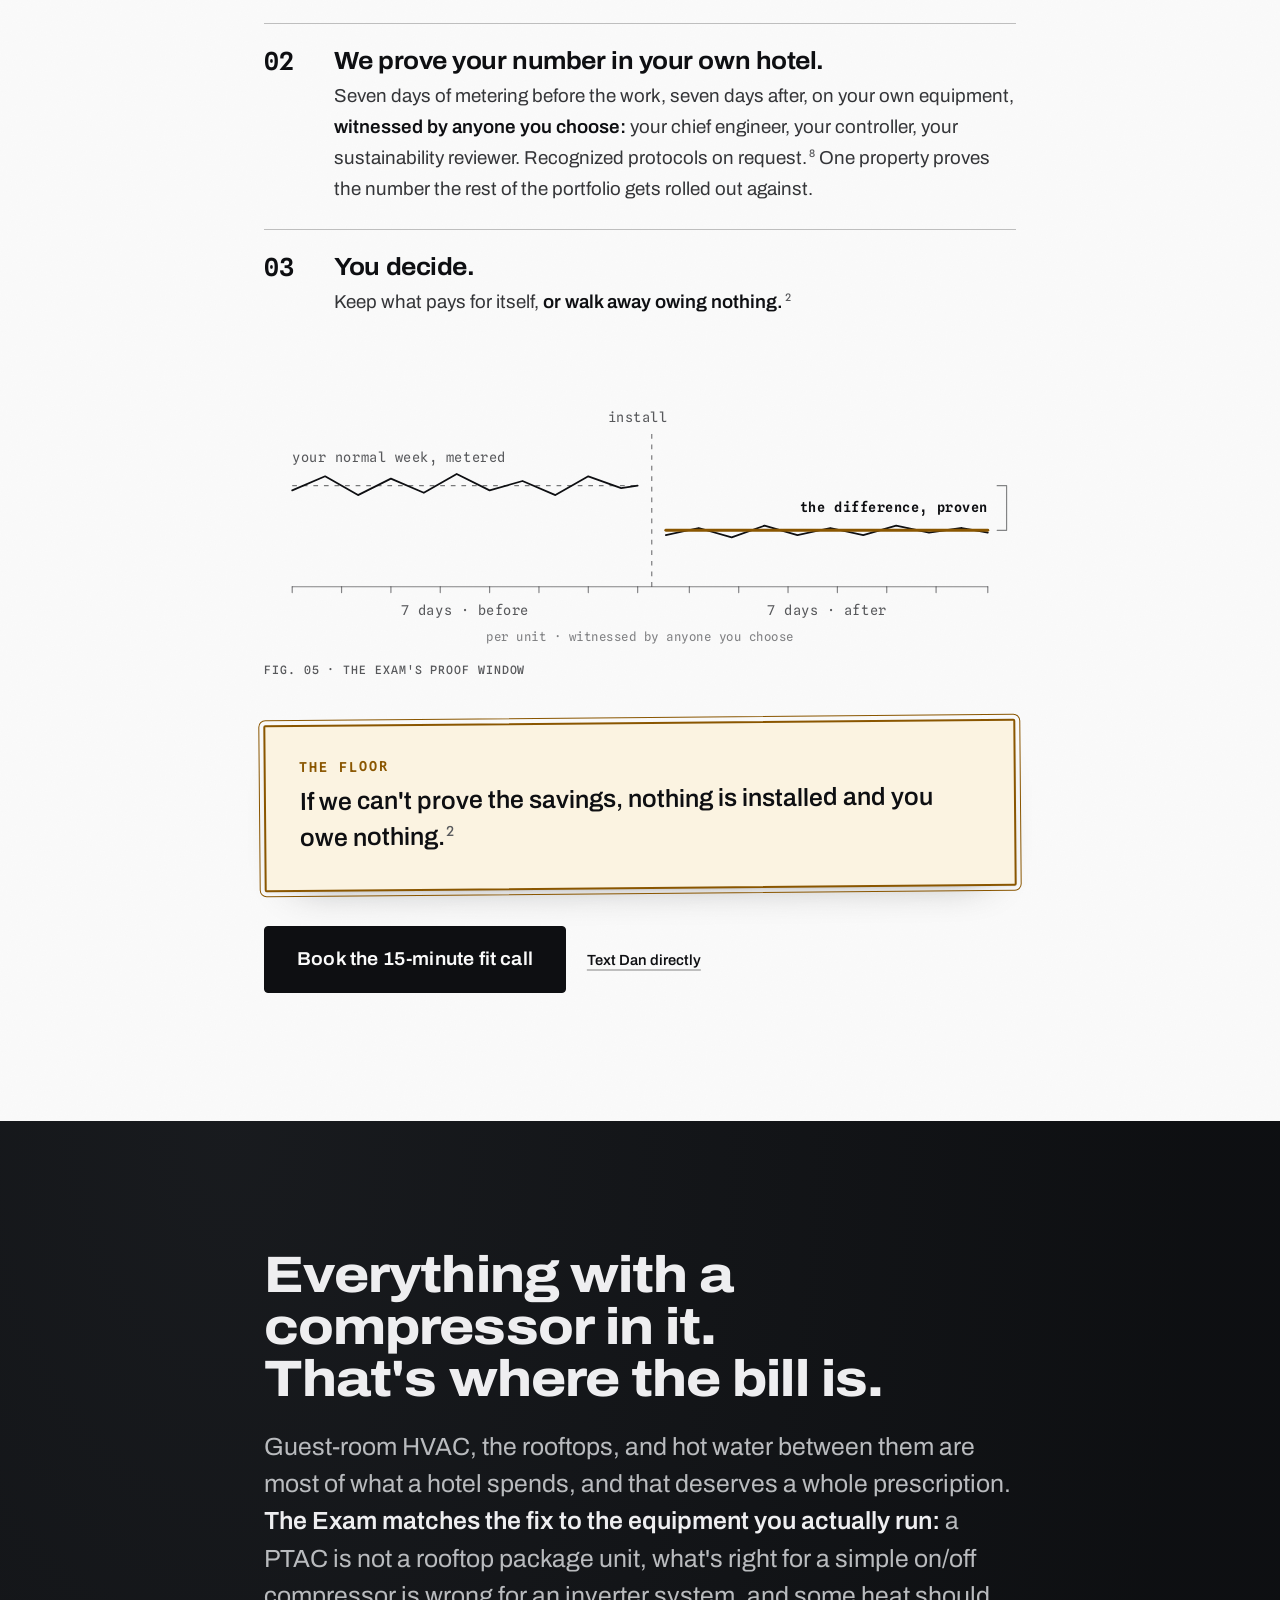
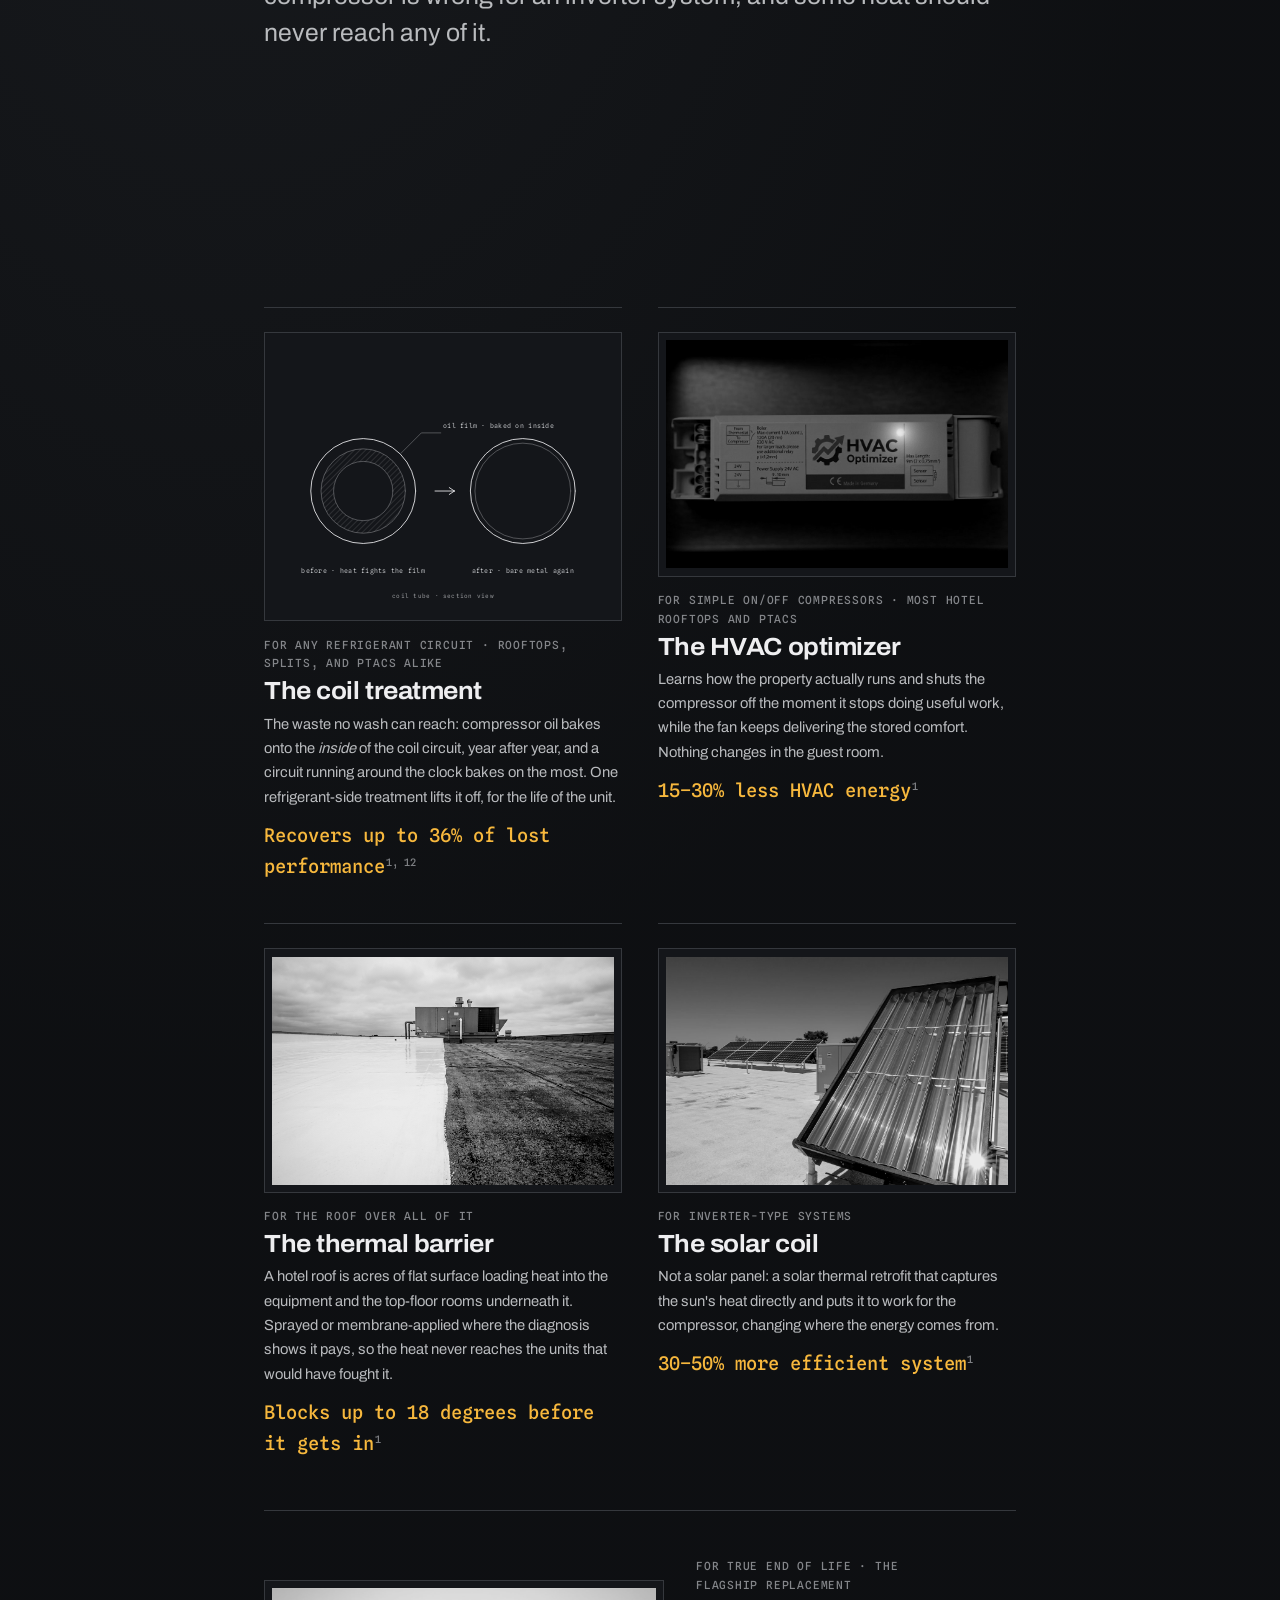
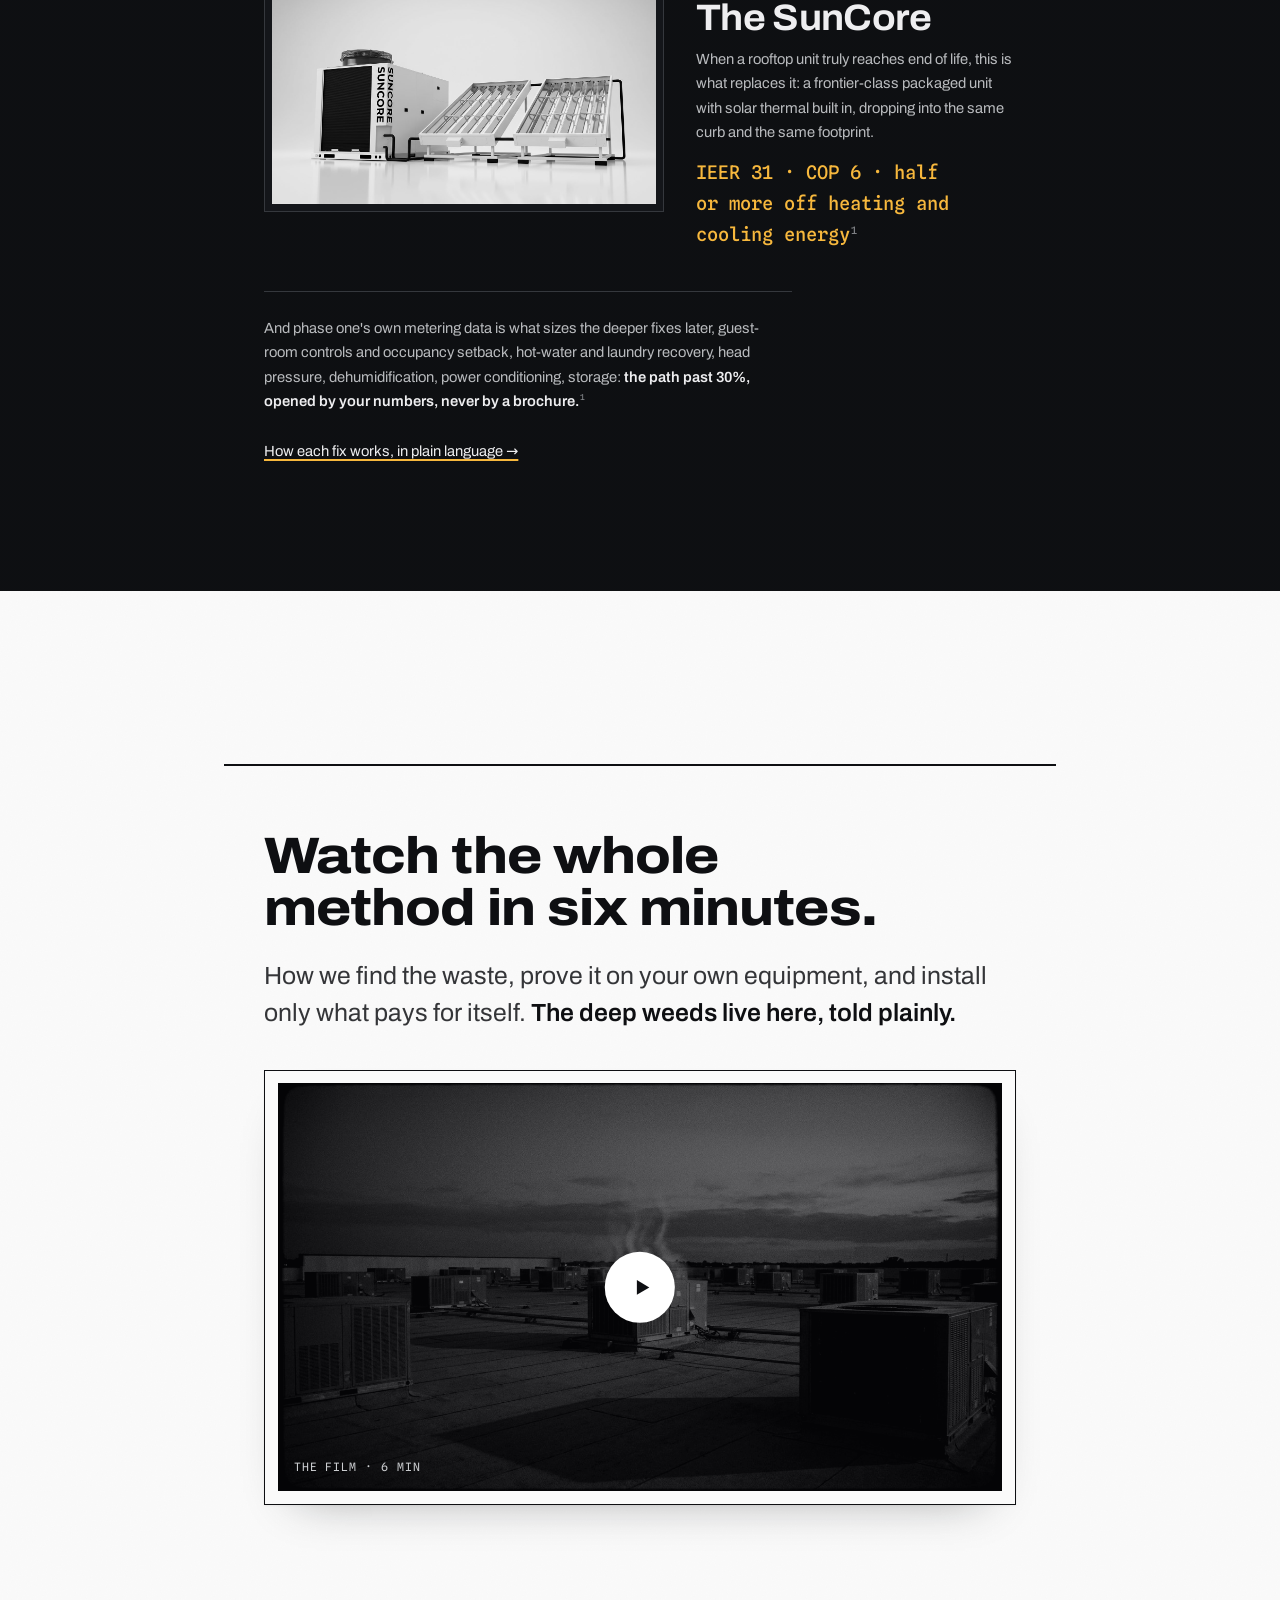
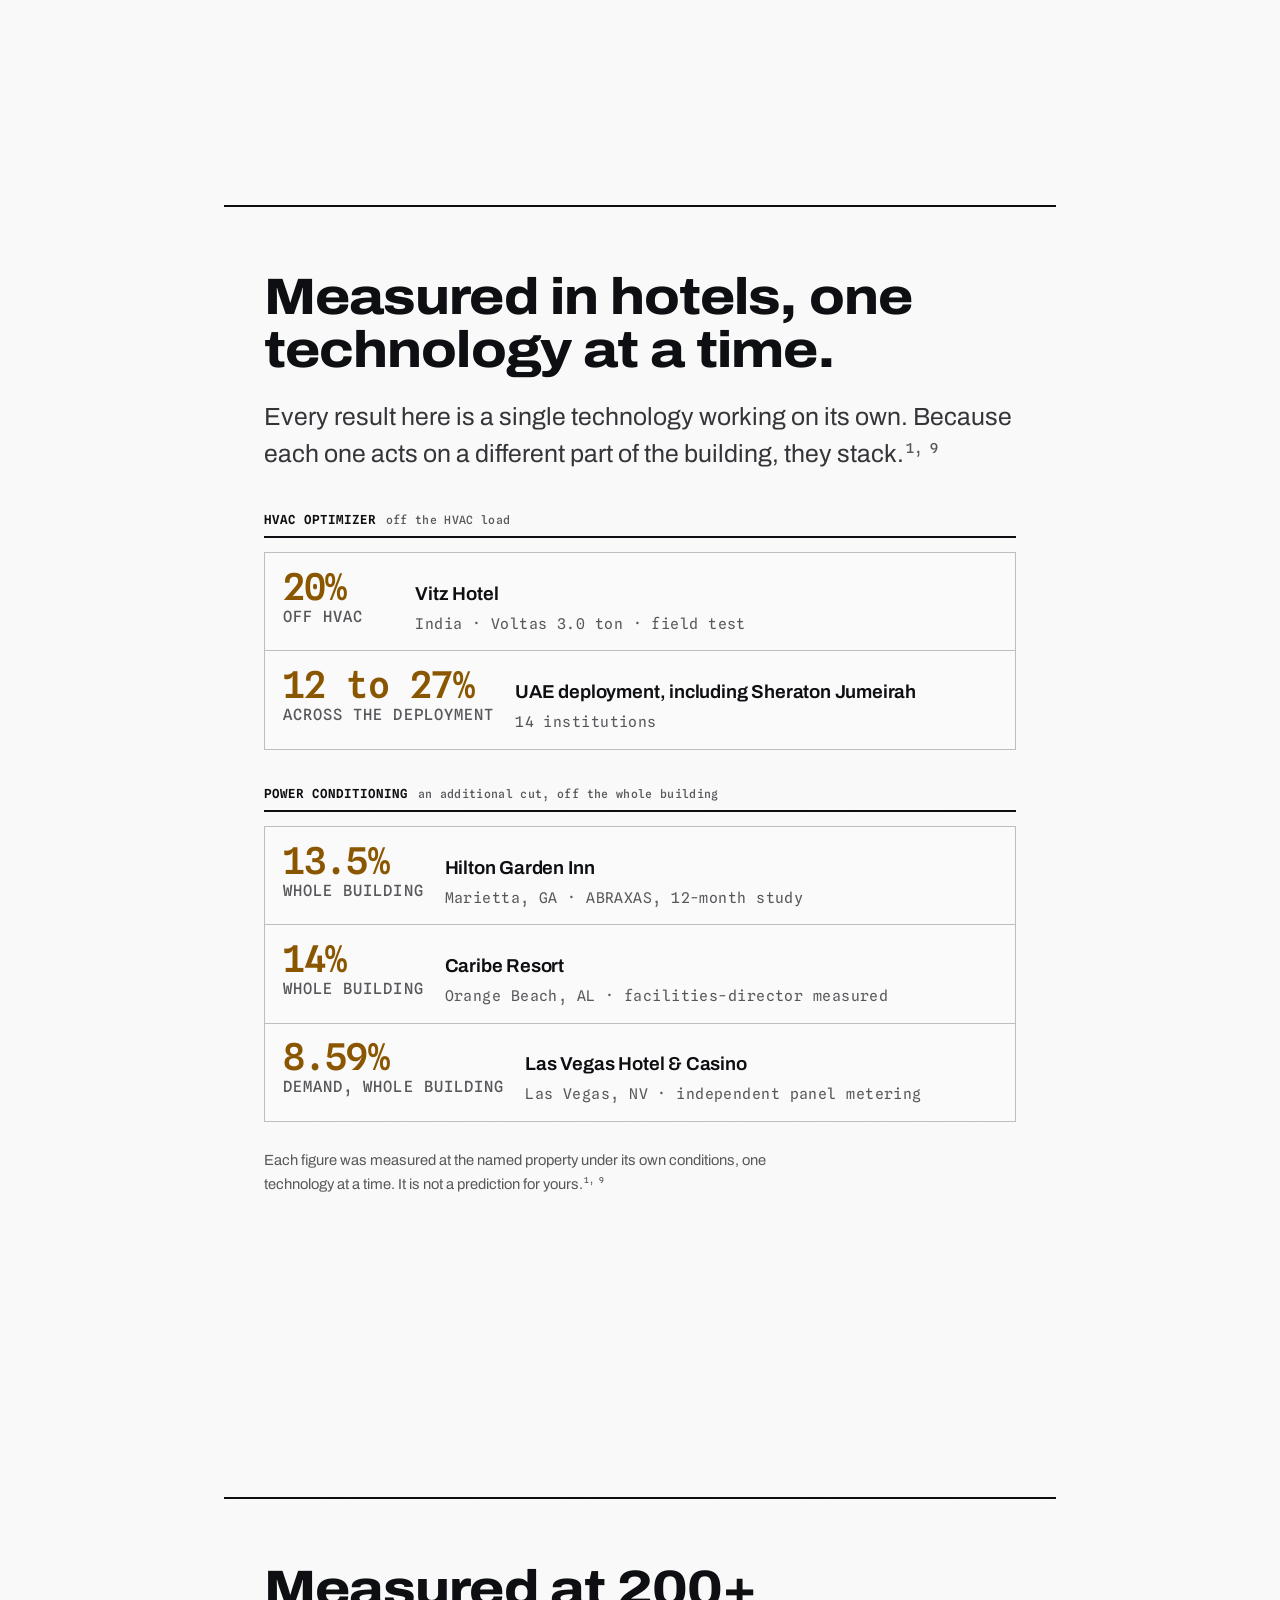
==== commit deb7745e: "Add 'Measured in hotels' proof section before the ledger - Hotel-specific metered results, HVAC firs" ====
--- a/index.html
+++ b/index.html
@@ -462,6 +462,47 @@
     </div>
   </section>
 
+  <!-- BEAT 4.9 · HOTELS, MEASURED · industry-specific proof -->
+  <section class="beat beat--rule" id="hotels-proof" aria-labelledby="hproof-h">
+    <div class="wrap beat__narrow">
+      <h2 id="hproof-h">Measured in hotels, one technology at a time.</h2>
+      <p class="lead">Every result here is a single technology working on its own. Because each one acts on a different part of the building, they stack.<sup class="fn"><a href="#notes" aria-label="See notes 1 and 9">1, 9</a></sup></p>
+      <div class="hproof">
+        <div class="hproof__group">
+          <h3 class="hproof__label">HVAC optimizer <span>off the HVAC load</span></h3>
+          <ul class="hproof__list">
+            <li>
+              <span class="hproof__fig">20%<small>off HVAC</small></span>
+              <span class="hproof__meta"><span class="hproof__site">Vitz Hotel</span><span class="hproof__ctx">India &middot; Voltas 3.0 ton &middot; field test</span></span>
+            </li>
+            <li>
+              <span class="hproof__fig">12 to 27%<small>across the deployment</small></span>
+              <span class="hproof__meta"><span class="hproof__site">UAE deployment, including Sheraton Jumeirah</span><span class="hproof__ctx">14 institutions</span></span>
+            </li>
+          </ul>
+        </div>
+        <div class="hproof__group">
+          <h3 class="hproof__label">Power conditioning <span>an additional cut, off the whole building</span></h3>
+          <ul class="hproof__list">
+            <li>
+              <span class="hproof__fig">13.5%<small>whole building</small></span>
+              <span class="hproof__meta"><span class="hproof__site">Hilton Garden Inn</span><span class="hproof__ctx">Marietta, GA &middot; ABRAXAS, 12-month study</span></span>
+            </li>
+            <li>
+              <span class="hproof__fig">14%<small>whole building</small></span>
+              <span class="hproof__meta"><span class="hproof__site">Caribe Resort</span><span class="hproof__ctx">Orange Beach, AL &middot; facilities-director measured</span></span>
+            </li>
+            <li>
+              <span class="hproof__fig">8.59%<small>demand, whole building</small></span>
+              <span class="hproof__meta"><span class="hproof__site">Las Vegas Hotel &amp; Casino</span><span class="hproof__ctx">Las Vegas, NV &middot; independent panel metering</span></span>
+            </li>
+          </ul>
+        </div>
+      </div>
+      <p class="quiet">Each figure was measured at the named property under its own conditions, one technology at a time. It is not a prediction for yours.<sup class="fn"><a href="#notes" aria-label="See notes 1 and 9">1, 9</a></sup></p>
+    </div>
+  </section>
+
   <!-- BEAT 5 · PROOF -->
   <section class="beat beat--rule" id="proof" aria-labelledby="proof-h">
     <div class="wrap beat__narrow">
--- a/assets/site.css
+++ b/assets/site.css
@@ -473,6 +473,18 @@
 @keyframes ledgerDrift { to { transform: translateY(-50%); } }
 .anim-ready .ledger__col { animation: ledgerDrift var(--dur, 220s) linear infinite; }
 .ledger:hover .ledger__col { animation-play-state: paused; }
+
+/* ---------- hotels, measured: industry-specific proof rows ---------- */
+.hproof { margin-top: clamp(1.6rem, 3.6vw, 2.6rem); display: grid; gap: clamp(1.5rem, 3.2vw, 2.4rem); }
+.hproof__label { font-family: var(--font-mono); font-size: 0.78rem; font-weight: 600; letter-spacing: 0.08em; text-transform: uppercase; color: var(--ink); padding-bottom: 0.55rem; border-bottom: 2px solid var(--ink); display: flex; flex-wrap: wrap; gap: 0.15rem 0.6rem; align-items: baseline; }
+.hproof__label span { font-weight: 500; letter-spacing: 0.03em; text-transform: none; color: var(--faint); font-size: 0.92em; }
+.hproof__list { list-style: none; margin: 0.9rem 0 0; padding: 0; display: grid; gap: 1px; background: var(--rule); border: 1px solid var(--rule); }
+.hproof__list li { background: var(--paper); padding: 0.9rem 1.1rem; display: flex; flex-wrap: wrap; align-items: baseline; gap: 0.4rem 1.3rem; }
+.hproof__fig { flex: 0 0 auto; min-width: 7rem; font-family: var(--font-mono); font-weight: 560; font-size: var(--step-2); color: var(--amber-ink); font-variant-numeric: tabular-nums; letter-spacing: -0.02em; line-height: 1.05; }
+.hproof__fig small { display: block; margin-top: 0.15rem; font-weight: 500; font-size: 0.42em; letter-spacing: 0.07em; text-transform: uppercase; color: var(--faint); }
+.hproof__meta { flex: 1 1 12rem; display: flex; flex-direction: column; gap: 0.15rem; }
+.hproof__site { font-weight: 640; color: var(--ink); letter-spacing: -0.01em; }
+.hproof__ctx { font-family: var(--font-mono); font-size: var(--step--1); letter-spacing: 0.03em; color: var(--faint); }
 
 /* people */
 .person { display: grid; grid-template-columns: 92px 1fr; gap: 1.2rem; align-items: start; }
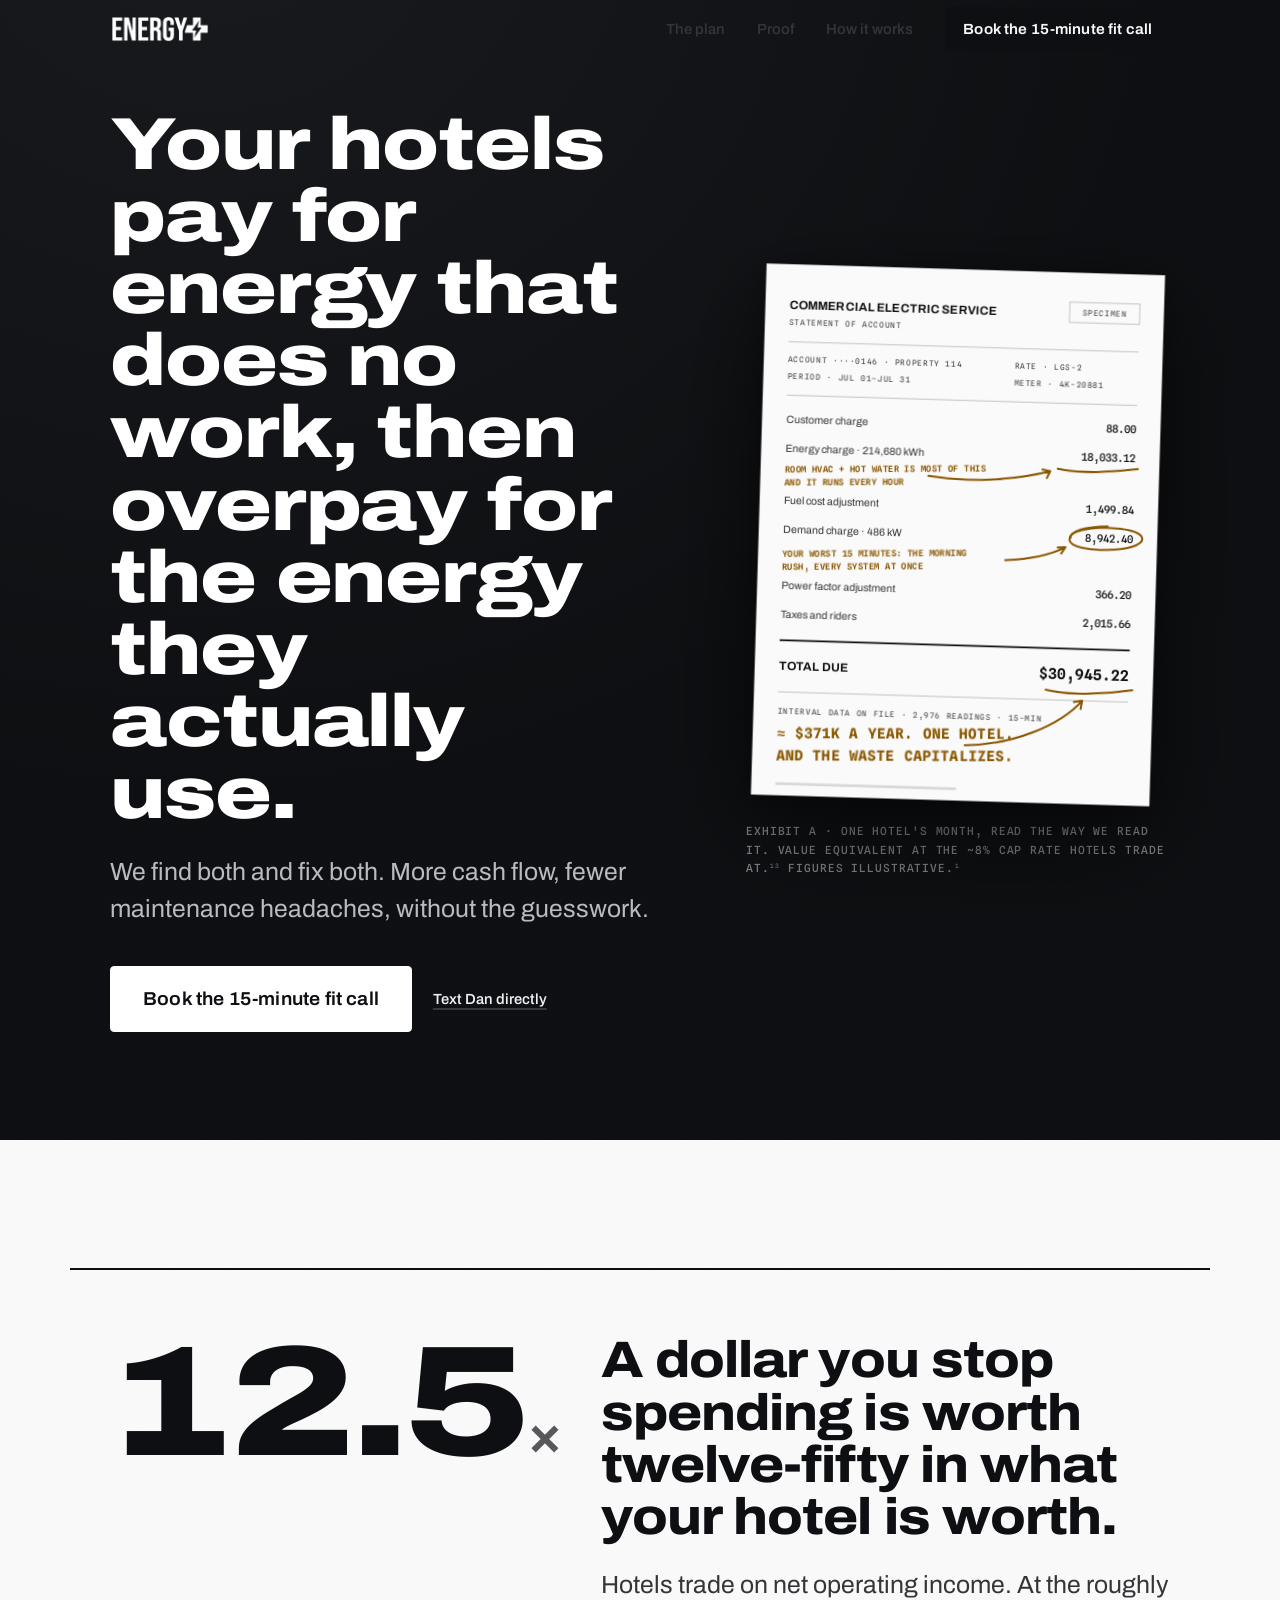
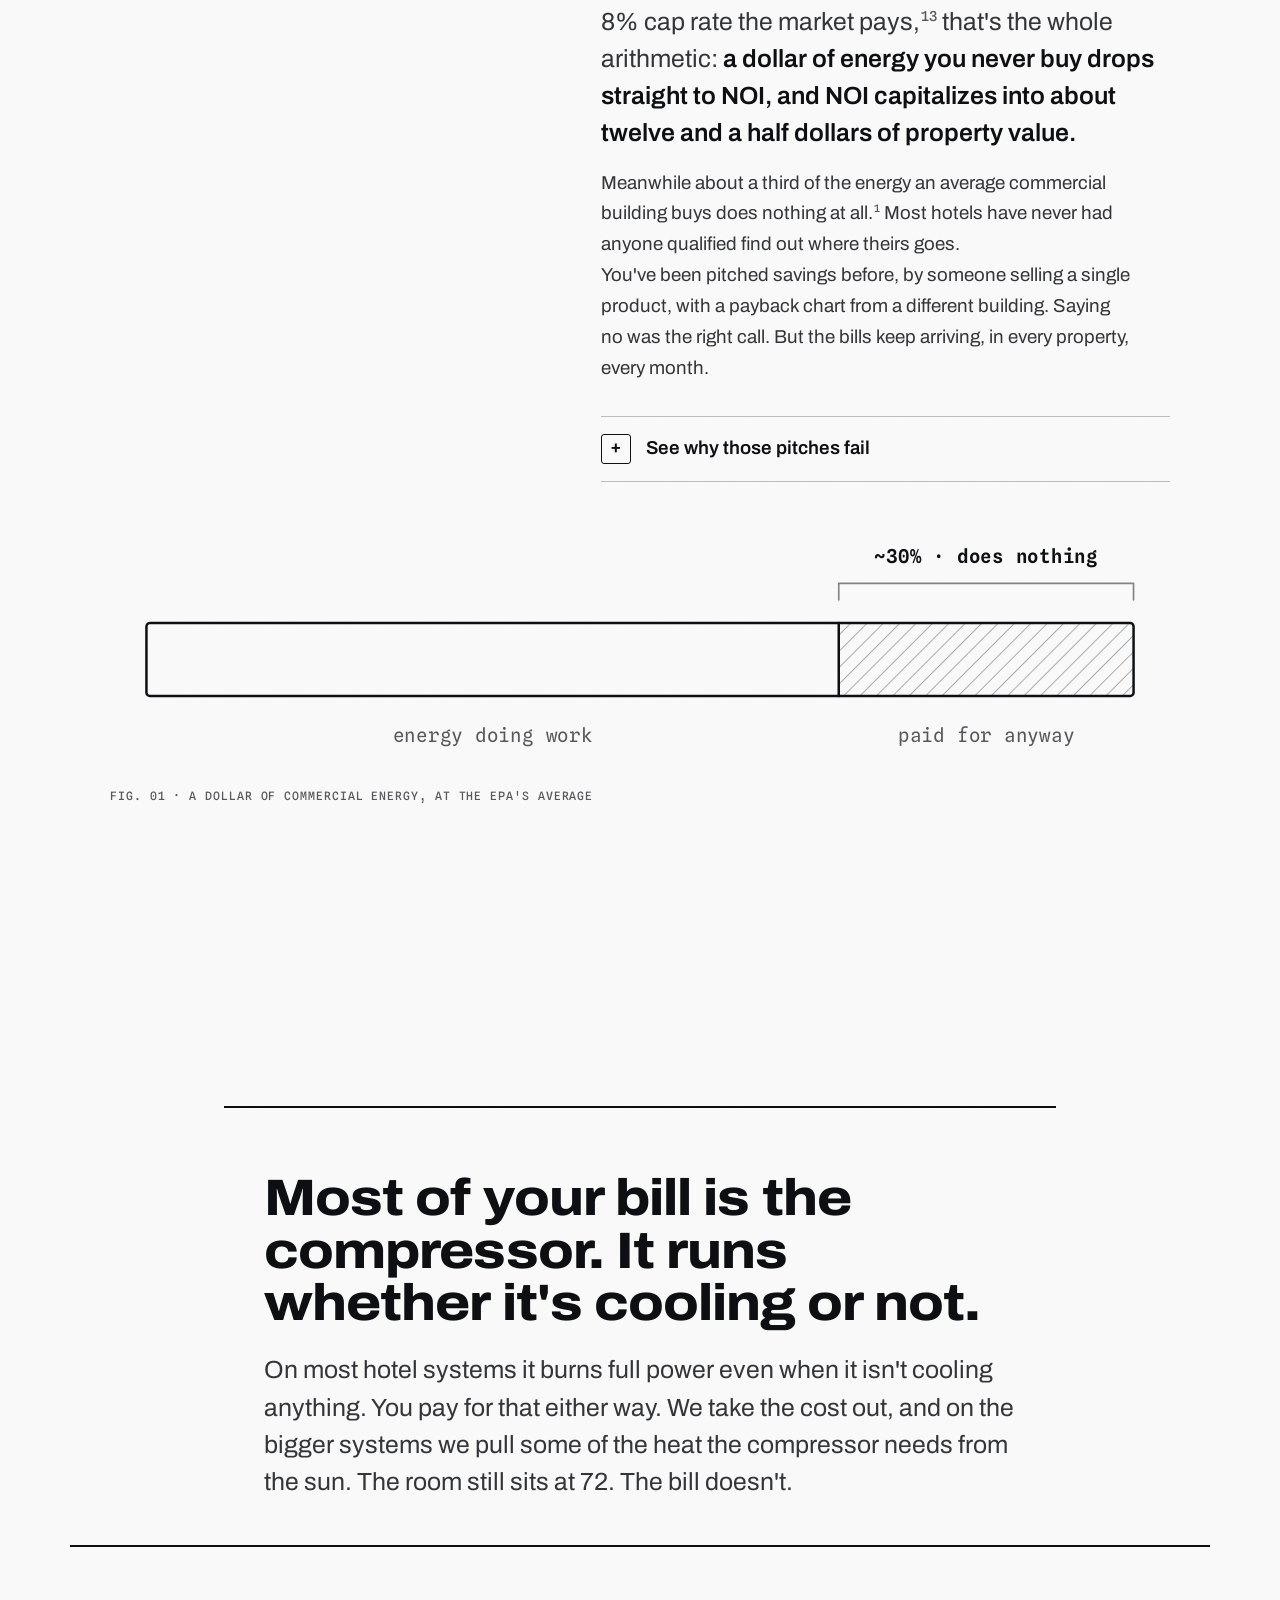
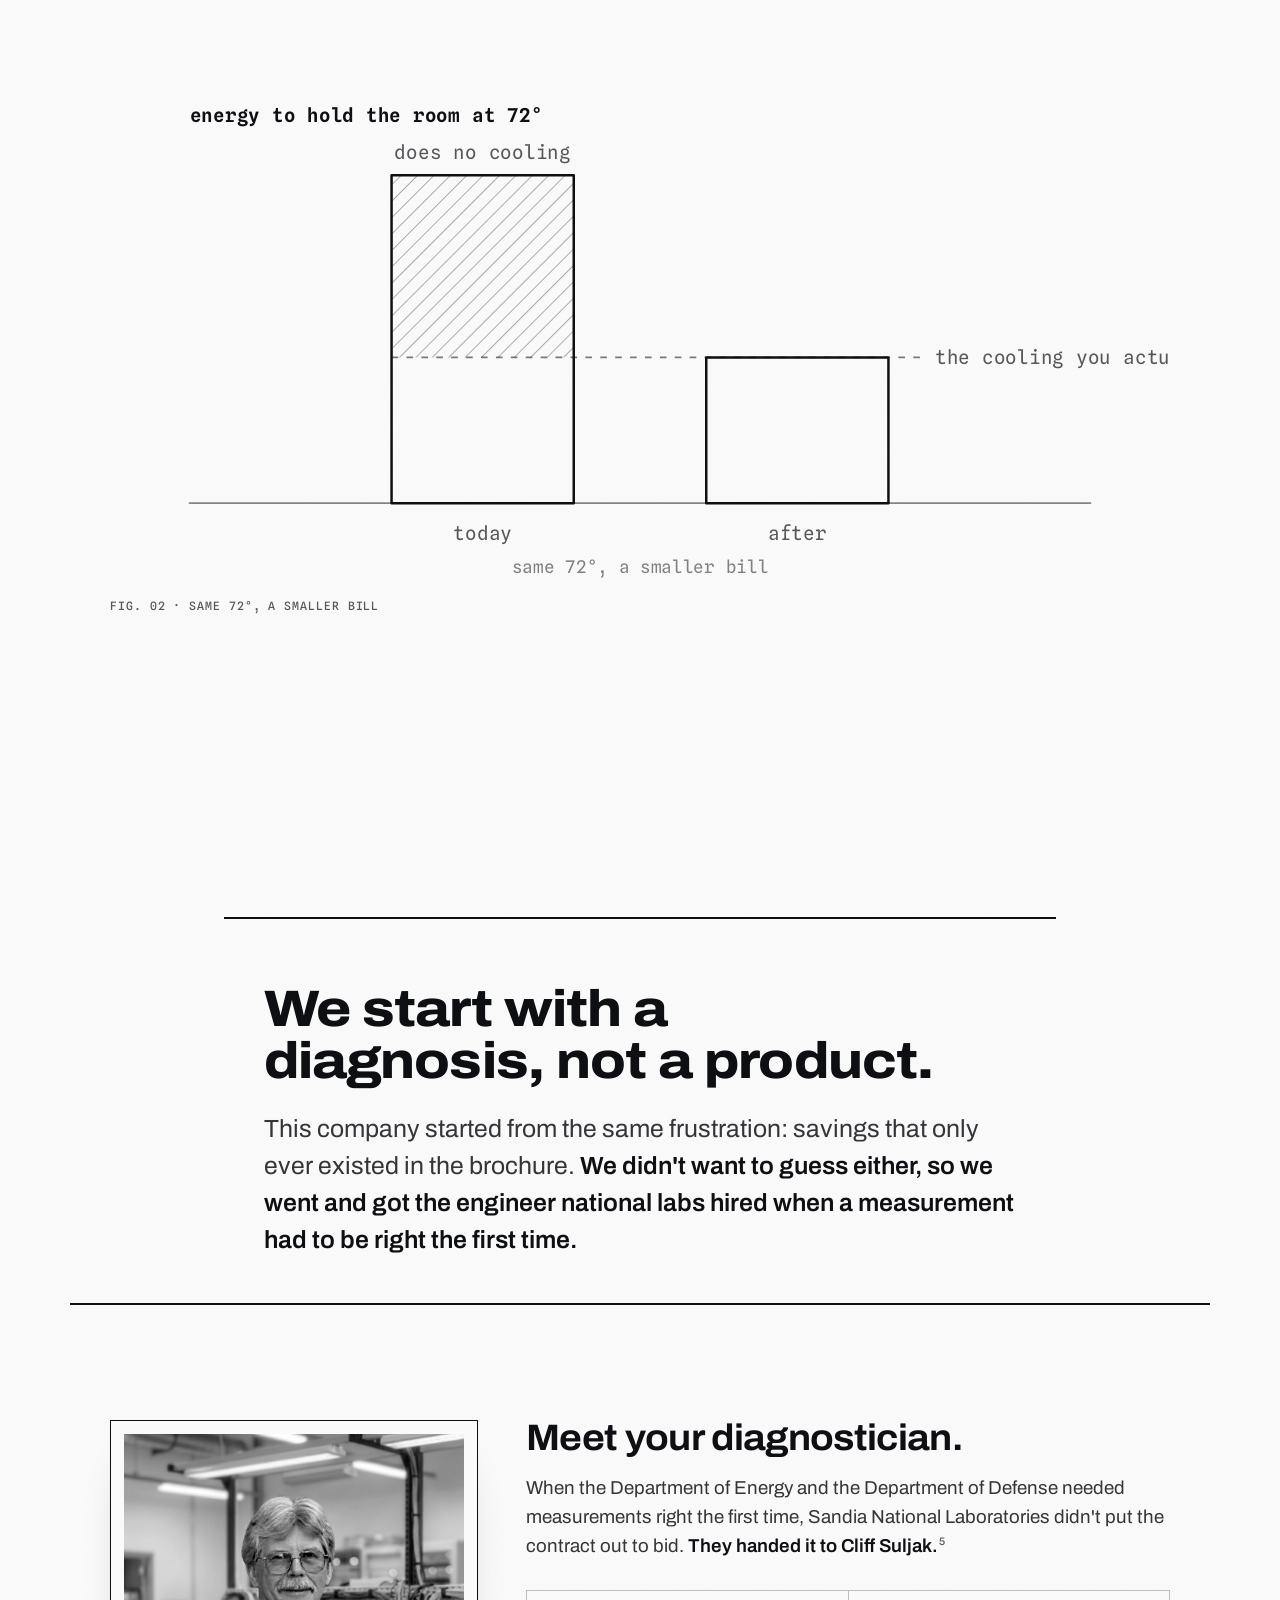
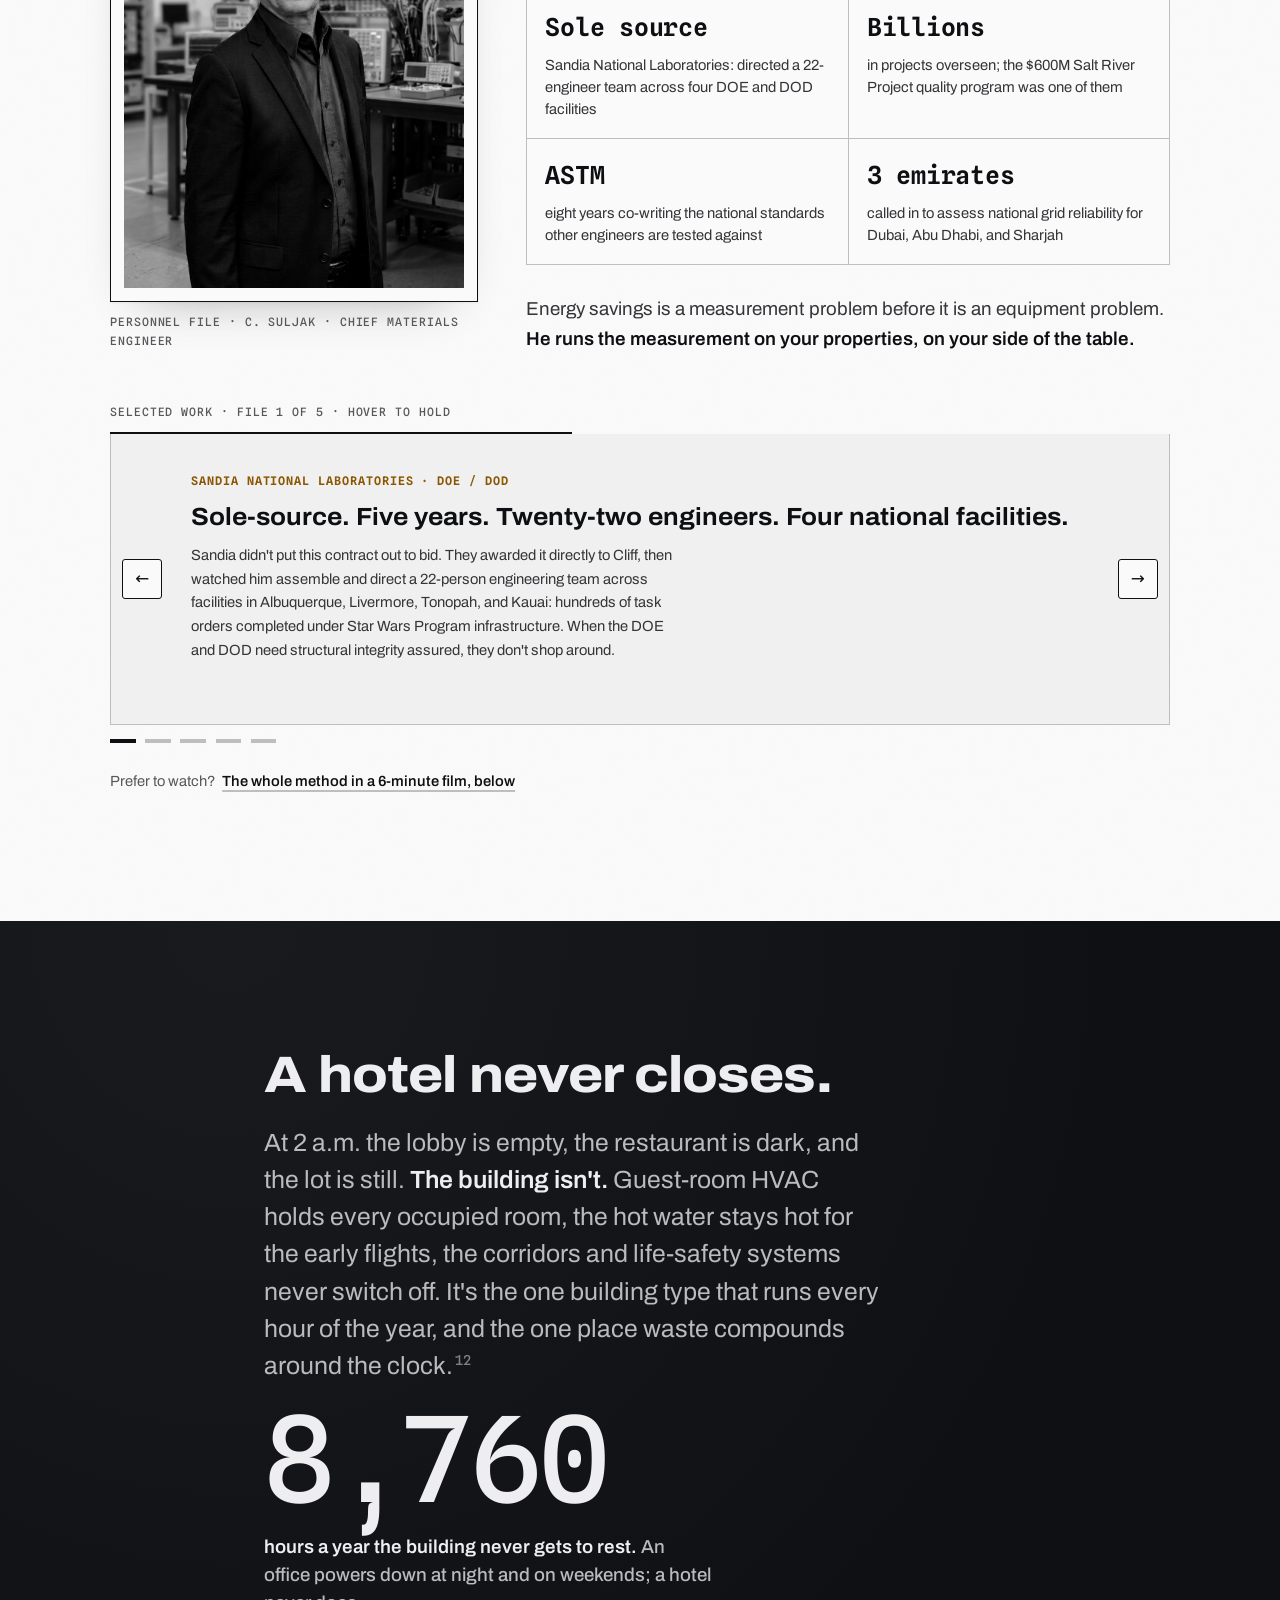
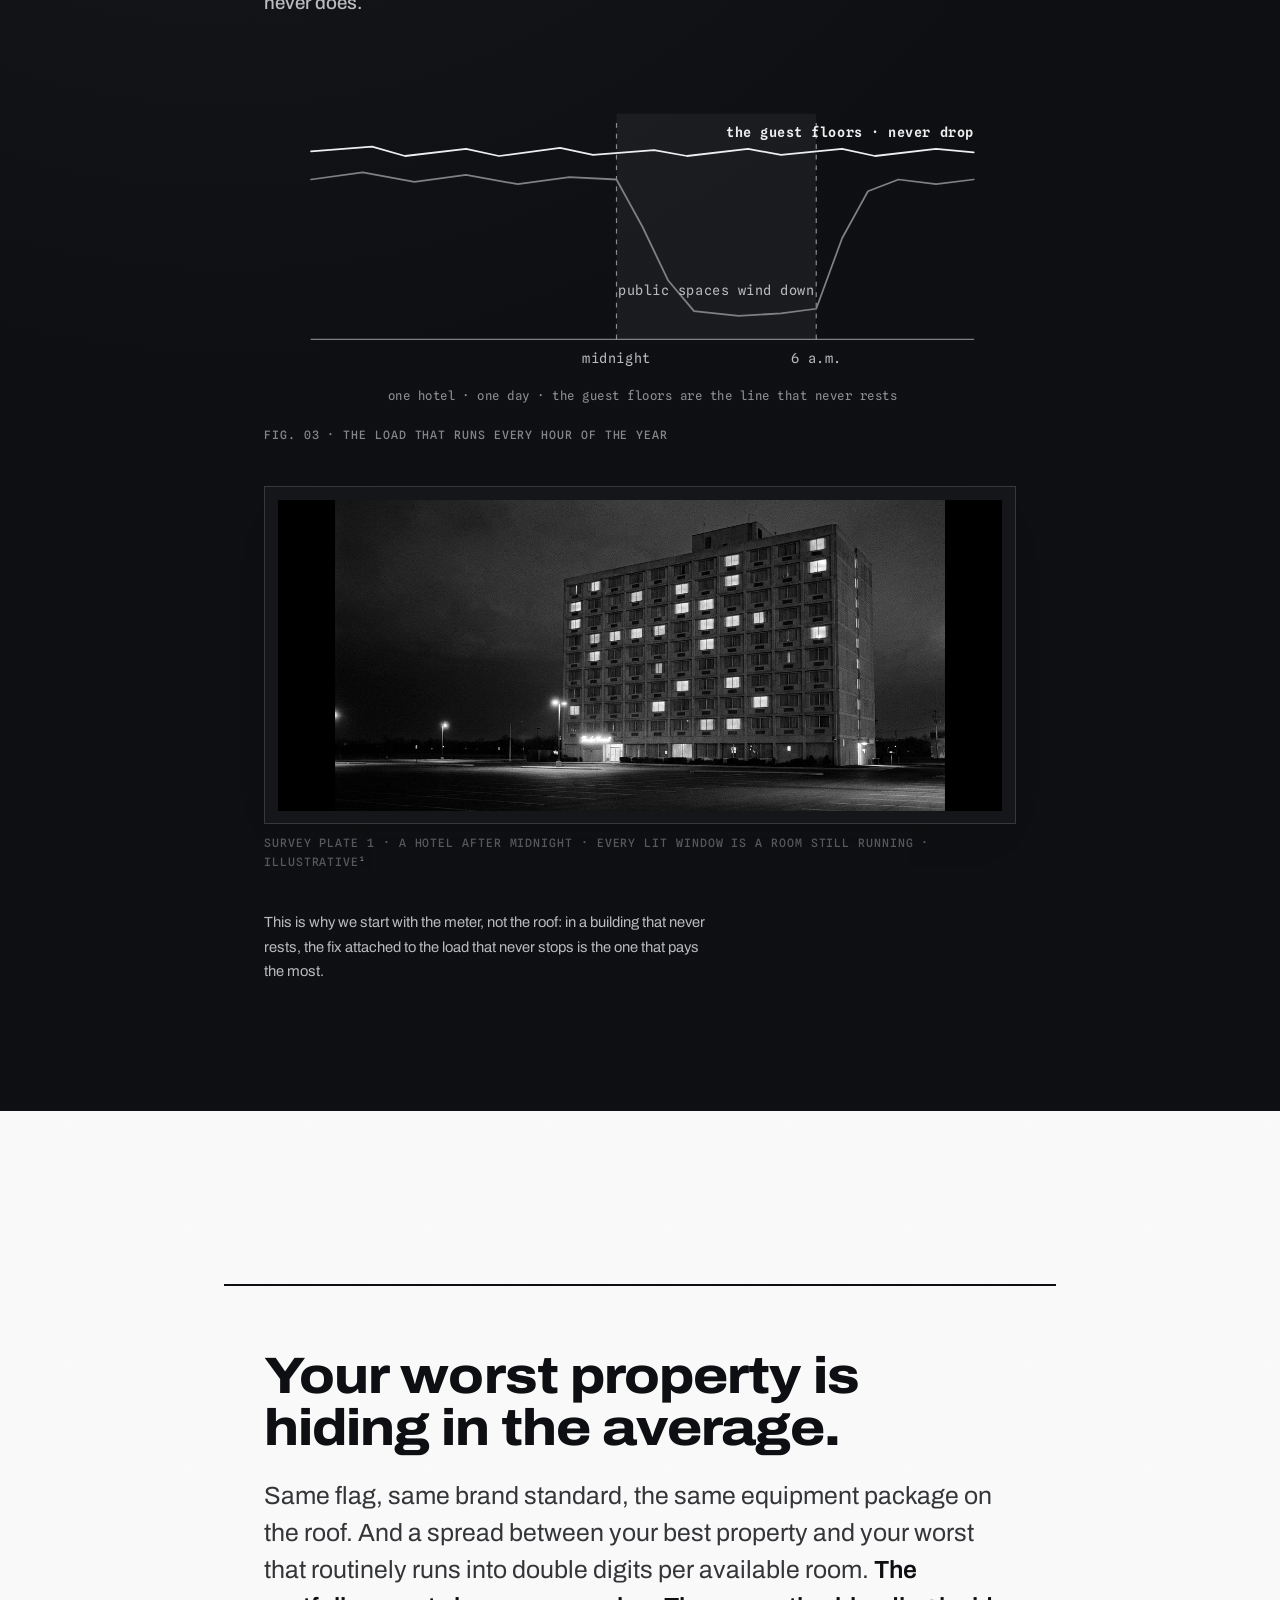
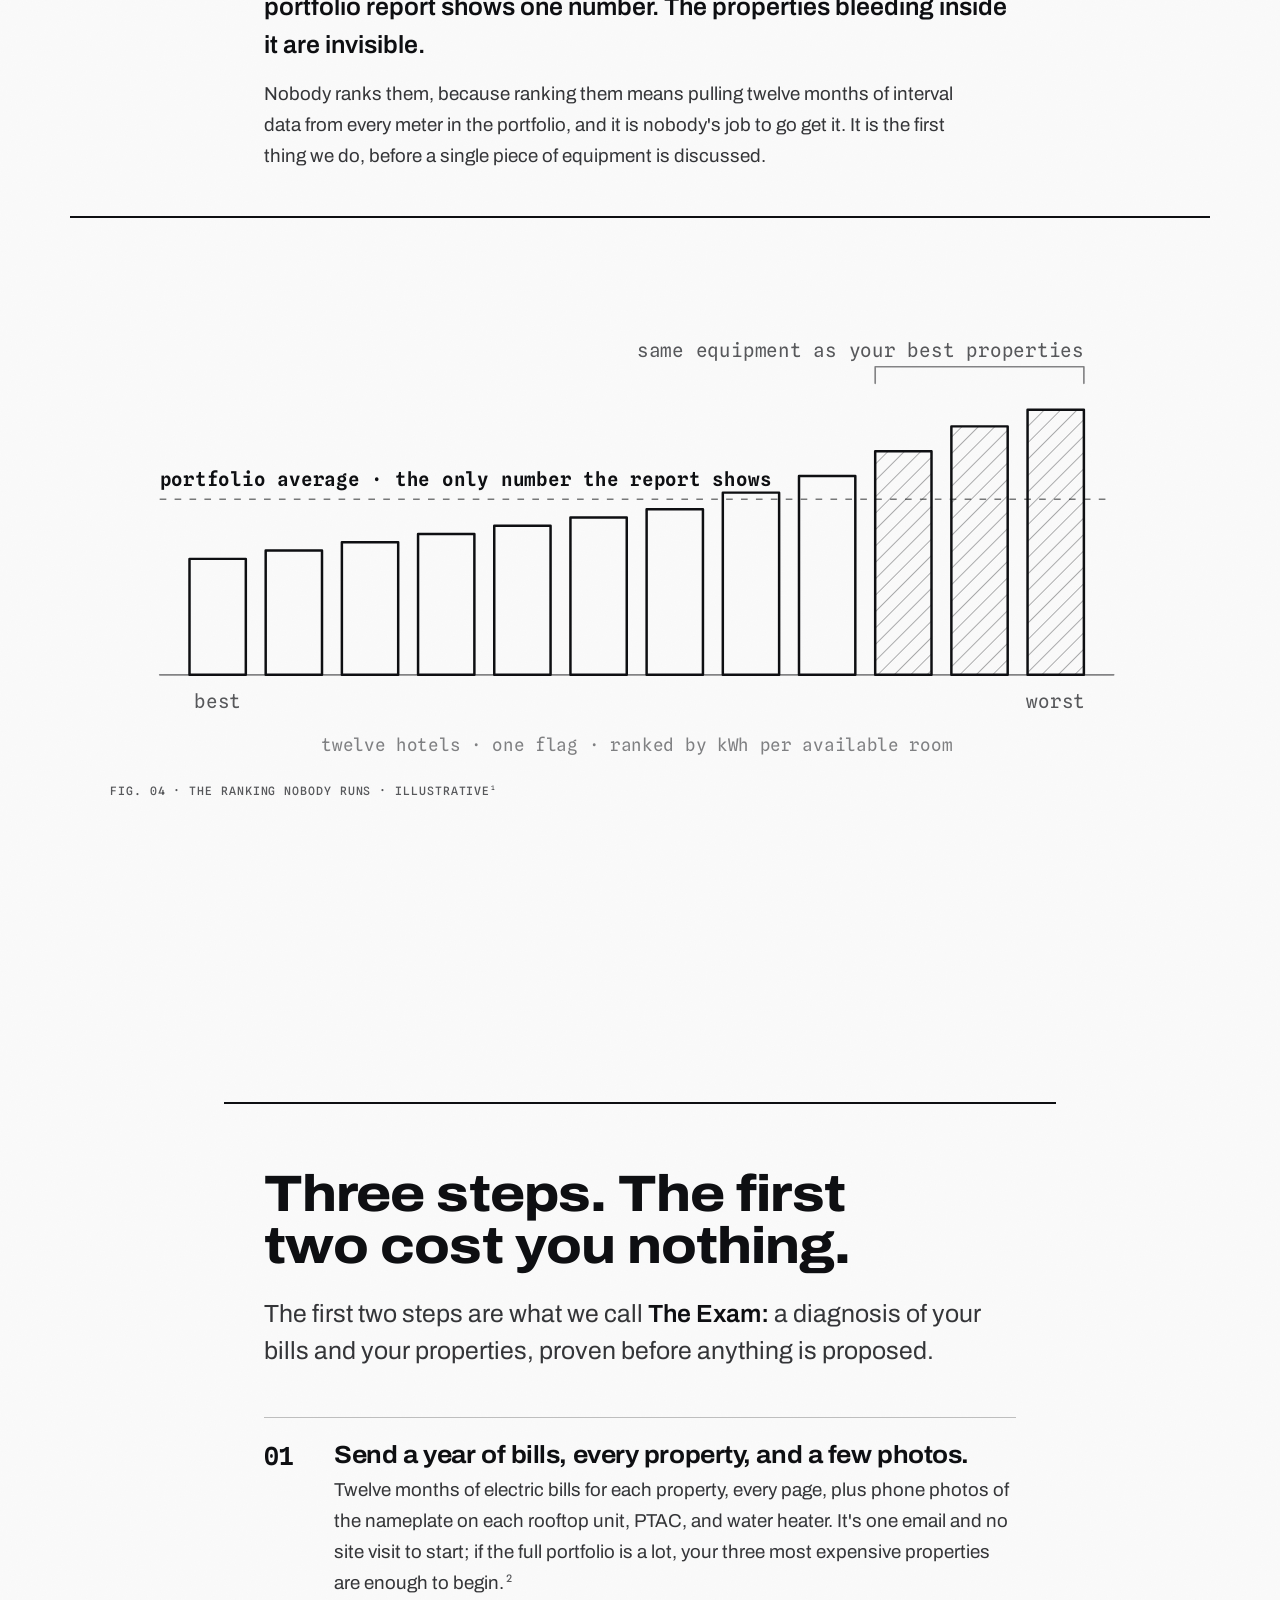
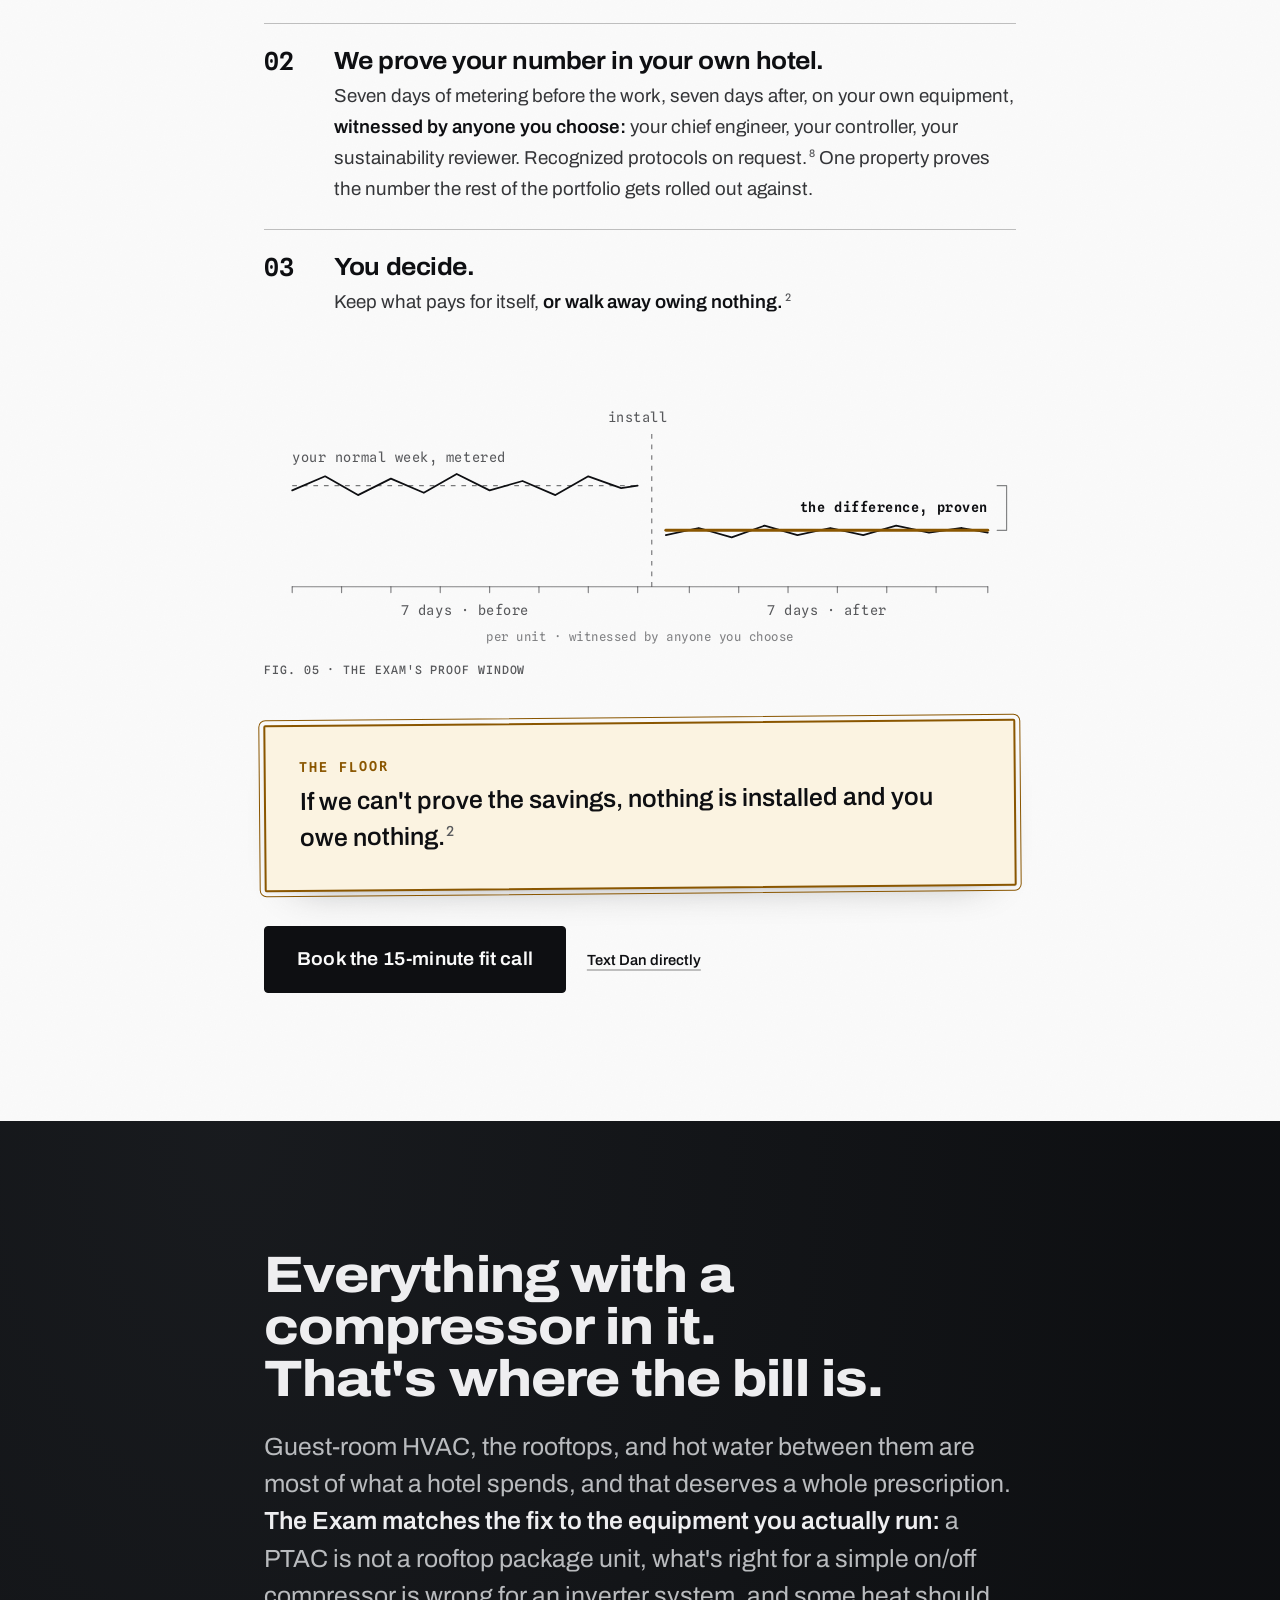
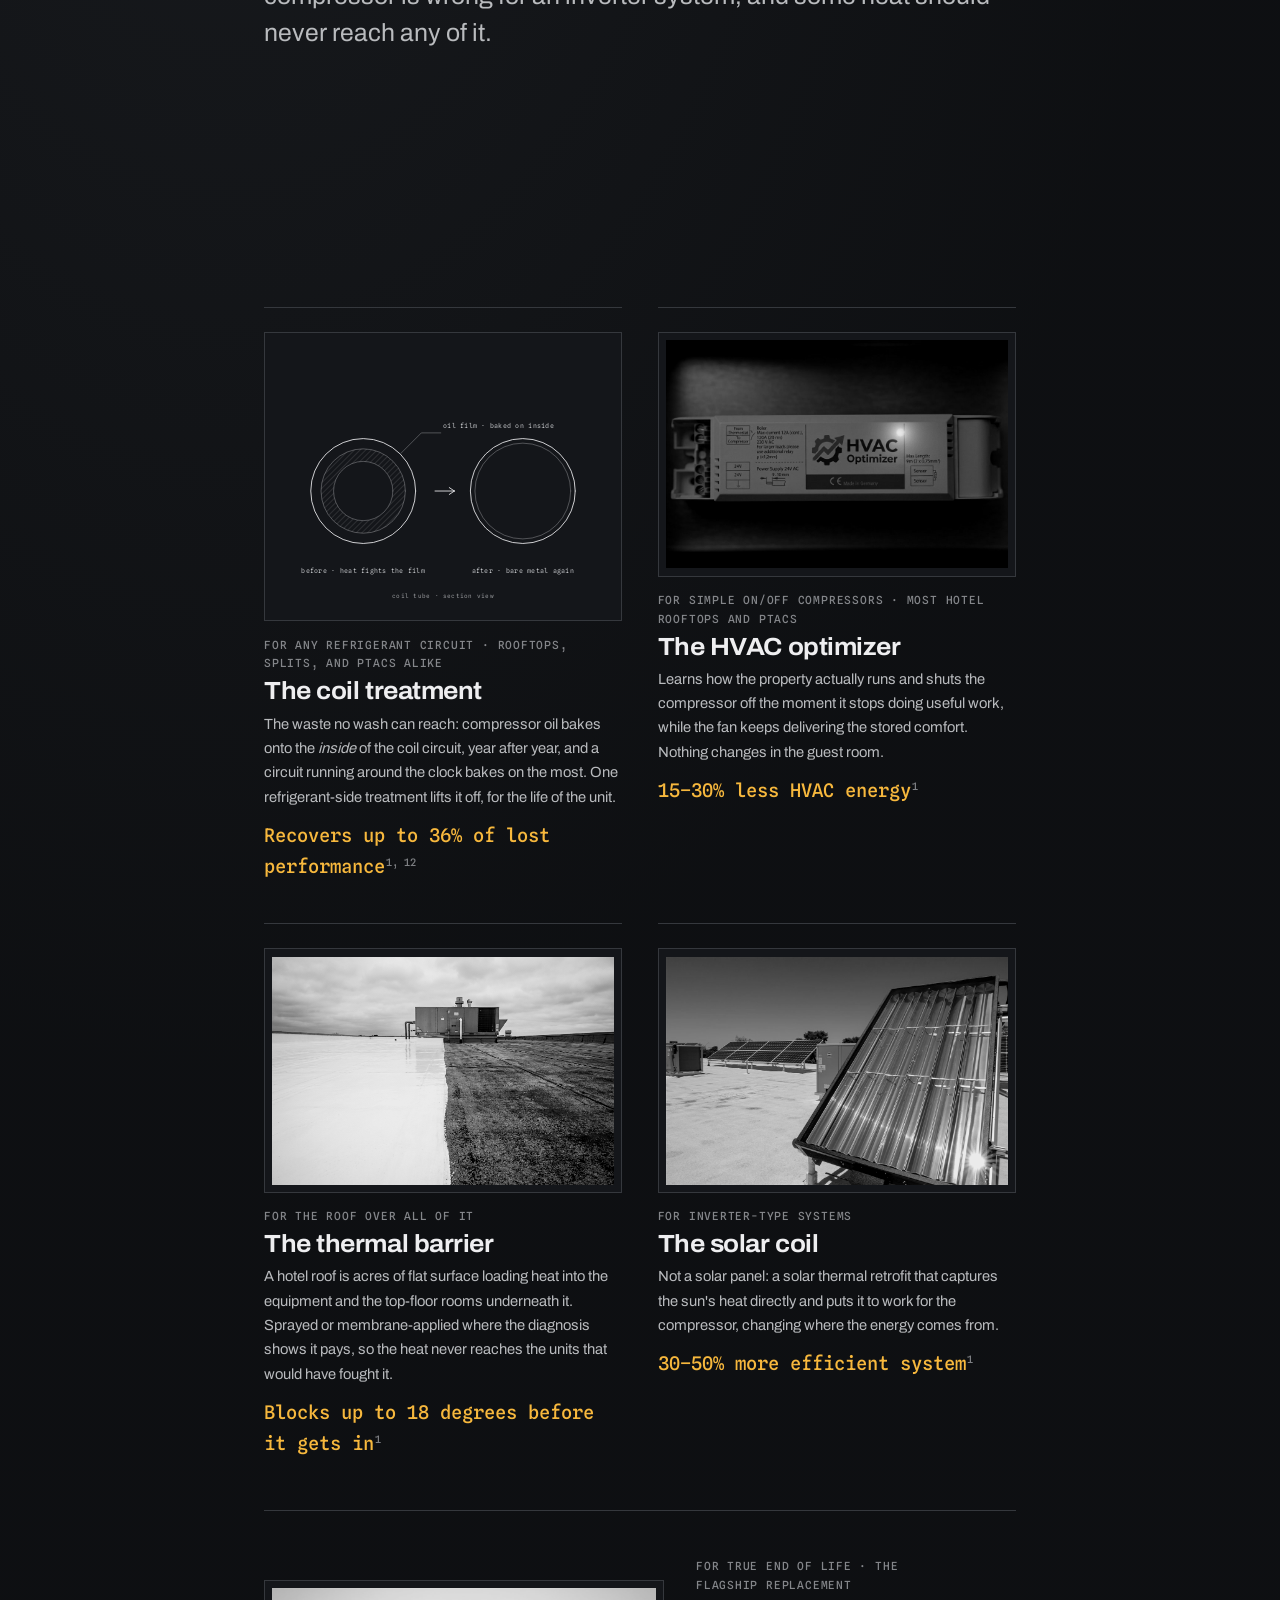
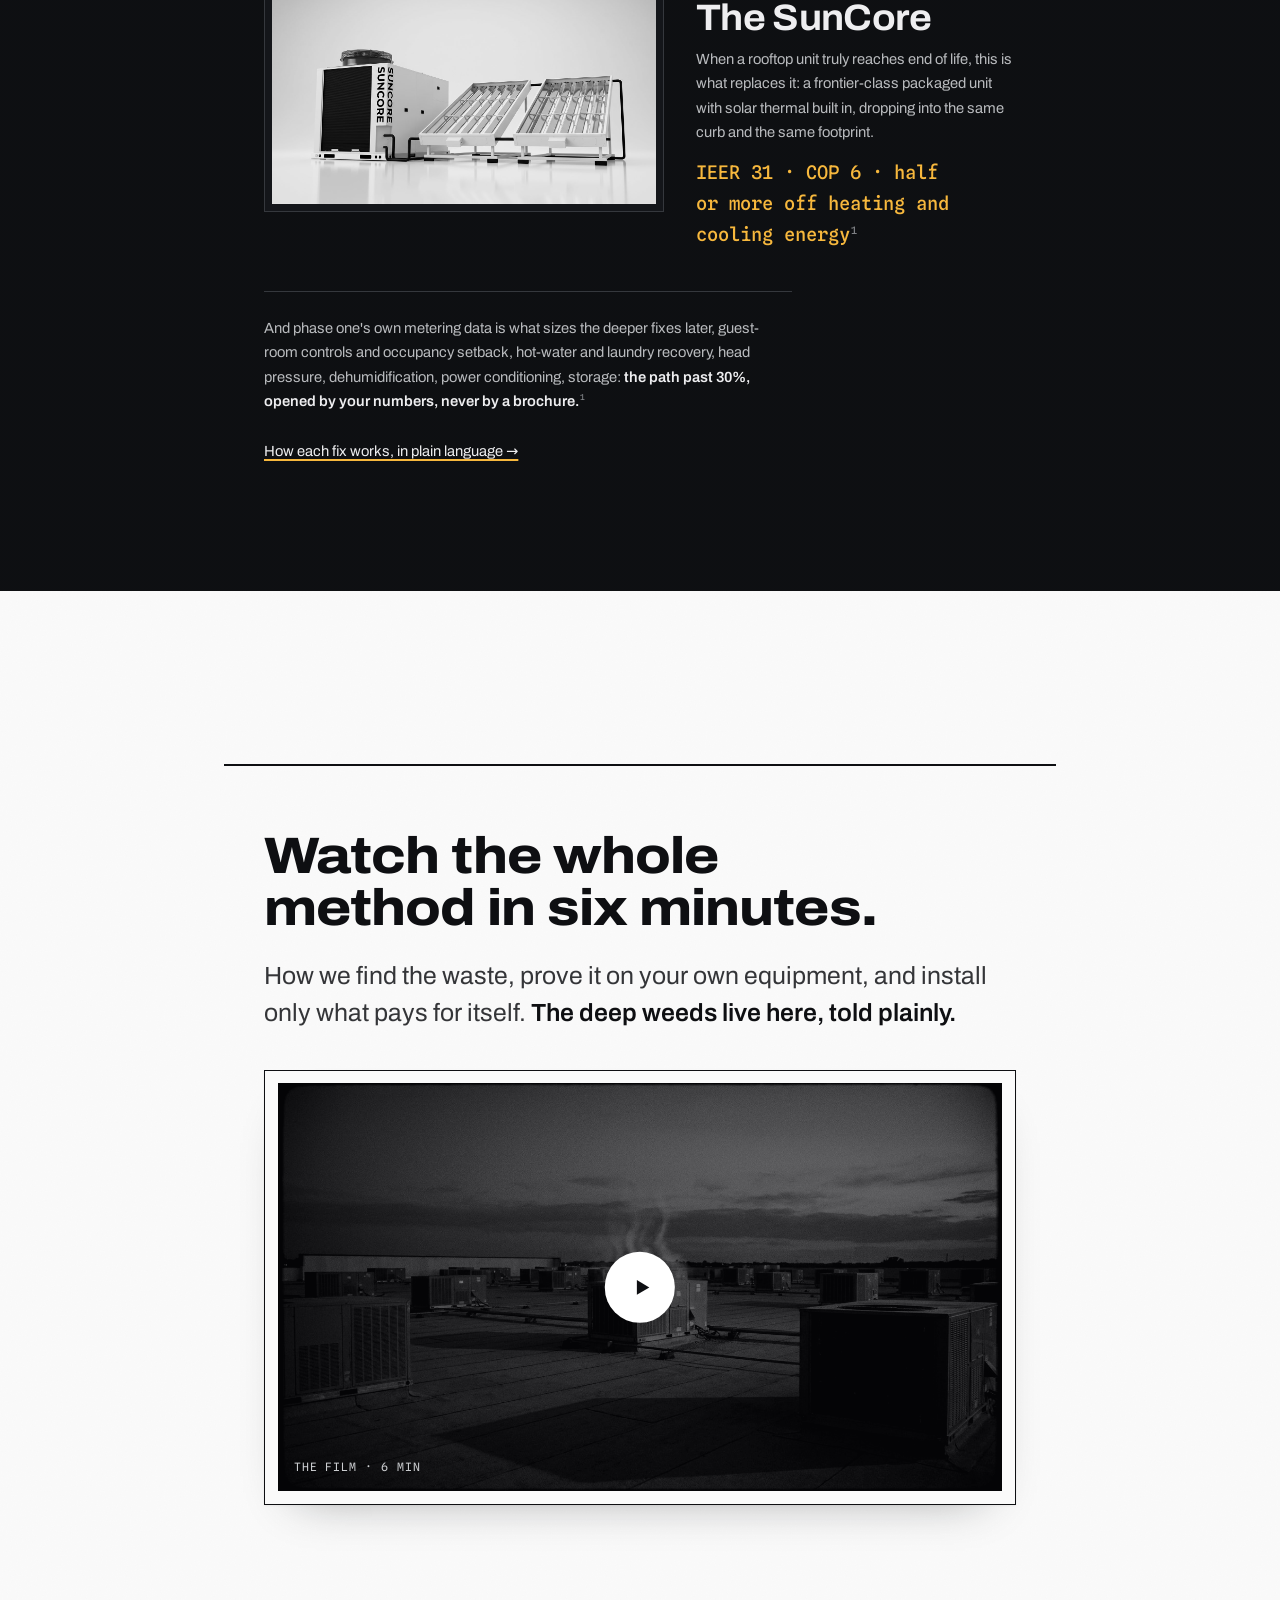
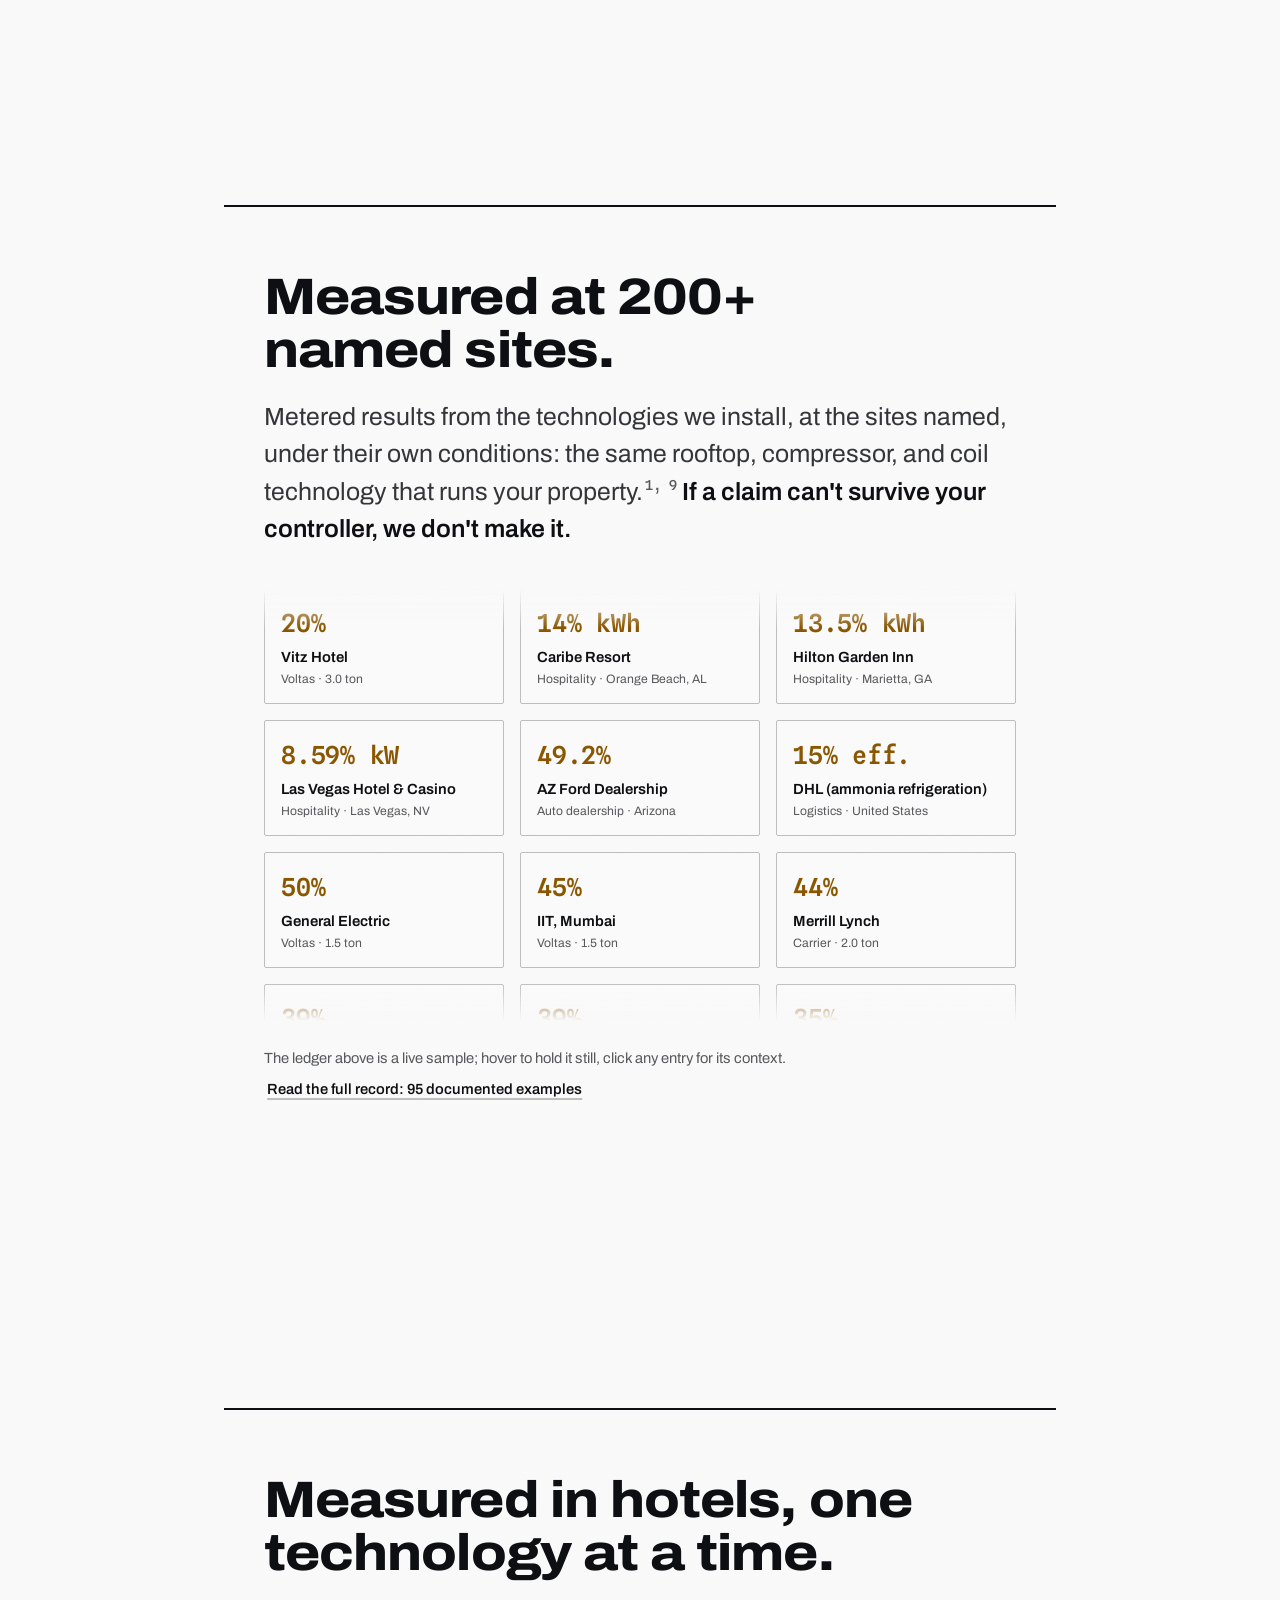
==== commit 5c36794e: "Reorder: 200+ scope before the hotel-specific proof Lead with the full measured record for scope and" ====
--- a/index.html
+++ b/index.html
@@ -462,7 +462,21 @@
     </div>
   </section>
 
-  <!-- BEAT 4.9 · HOTELS, MEASURED · industry-specific proof -->
+  <!-- BEAT 5 · PROOF -->
+  <section class="beat beat--rule" id="proof" aria-labelledby="proof-h">
+    <div class="wrap beat__narrow">
+      <h2 id="proof-h">Measured at 200+ named sites.</h2>
+      <p class="lead">Metered results from the technologies we install, at the sites named, under their own conditions: the same rooftop, compressor, and coil technology that runs your property.<sup class="fn"><a href="#notes" aria-label="See notes 1 and 9">1, 9</a></sup> <strong>If a claim can't survive your controller, we don't make it.</strong></p>
+      <div class="ledger" id="ledger" aria-hidden="true">
+        <div class="ledger__col" style="--dur: 210s"></div>
+        <div class="ledger__col" style="--dur: 260s"></div>
+        <div class="ledger__col" style="--dur: 180s"></div>
+      </div>
+      <p class="quiet">The ledger above is a live sample; hover to hold it still, click any entry for its context. <button type="button" class="textlink" id="record-open" aria-haspopup="dialog">Read the full record: 95 documented examples</button></p>
+    </div>
+  </section>
+
+  <!-- BEAT 5.1 · HOTELS, MEASURED · industry-specific proof, after the scope -->
   <section class="beat beat--rule" id="hotels-proof" aria-labelledby="hproof-h">
     <div class="wrap beat__narrow">
       <h2 id="hproof-h">Measured in hotels, one technology at a time.</h2>
@@ -500,20 +514,6 @@
         </div>
       </div>
       <p class="quiet">Each figure was measured at the named property under its own conditions, one technology at a time. It is not a prediction for yours.<sup class="fn"><a href="#notes" aria-label="See notes 1 and 9">1, 9</a></sup></p>
-    </div>
-  </section>
-
-  <!-- BEAT 5 · PROOF -->
-  <section class="beat beat--rule" id="proof" aria-labelledby="proof-h">
-    <div class="wrap beat__narrow">
-      <h2 id="proof-h">Measured at 200+ named sites.</h2>
-      <p class="lead">Metered results from the technologies we install, at the sites named, under their own conditions: the same rooftop, compressor, and coil technology that runs your property.<sup class="fn"><a href="#notes" aria-label="See notes 1 and 9">1, 9</a></sup> <strong>If a claim can't survive your controller, we don't make it.</strong></p>
-      <div class="ledger" id="ledger" aria-hidden="true">
-        <div class="ledger__col" style="--dur: 210s"></div>
-        <div class="ledger__col" style="--dur: 260s"></div>
-        <div class="ledger__col" style="--dur: 180s"></div>
-      </div>
-      <p class="quiet">The ledger above is a live sample; hover to hold it still, click any entry for its context. <button type="button" class="textlink" id="record-open" aria-haspopup="dialog">Read the full record: 95 documented examples</button></p>
     </div>
   </section>
 
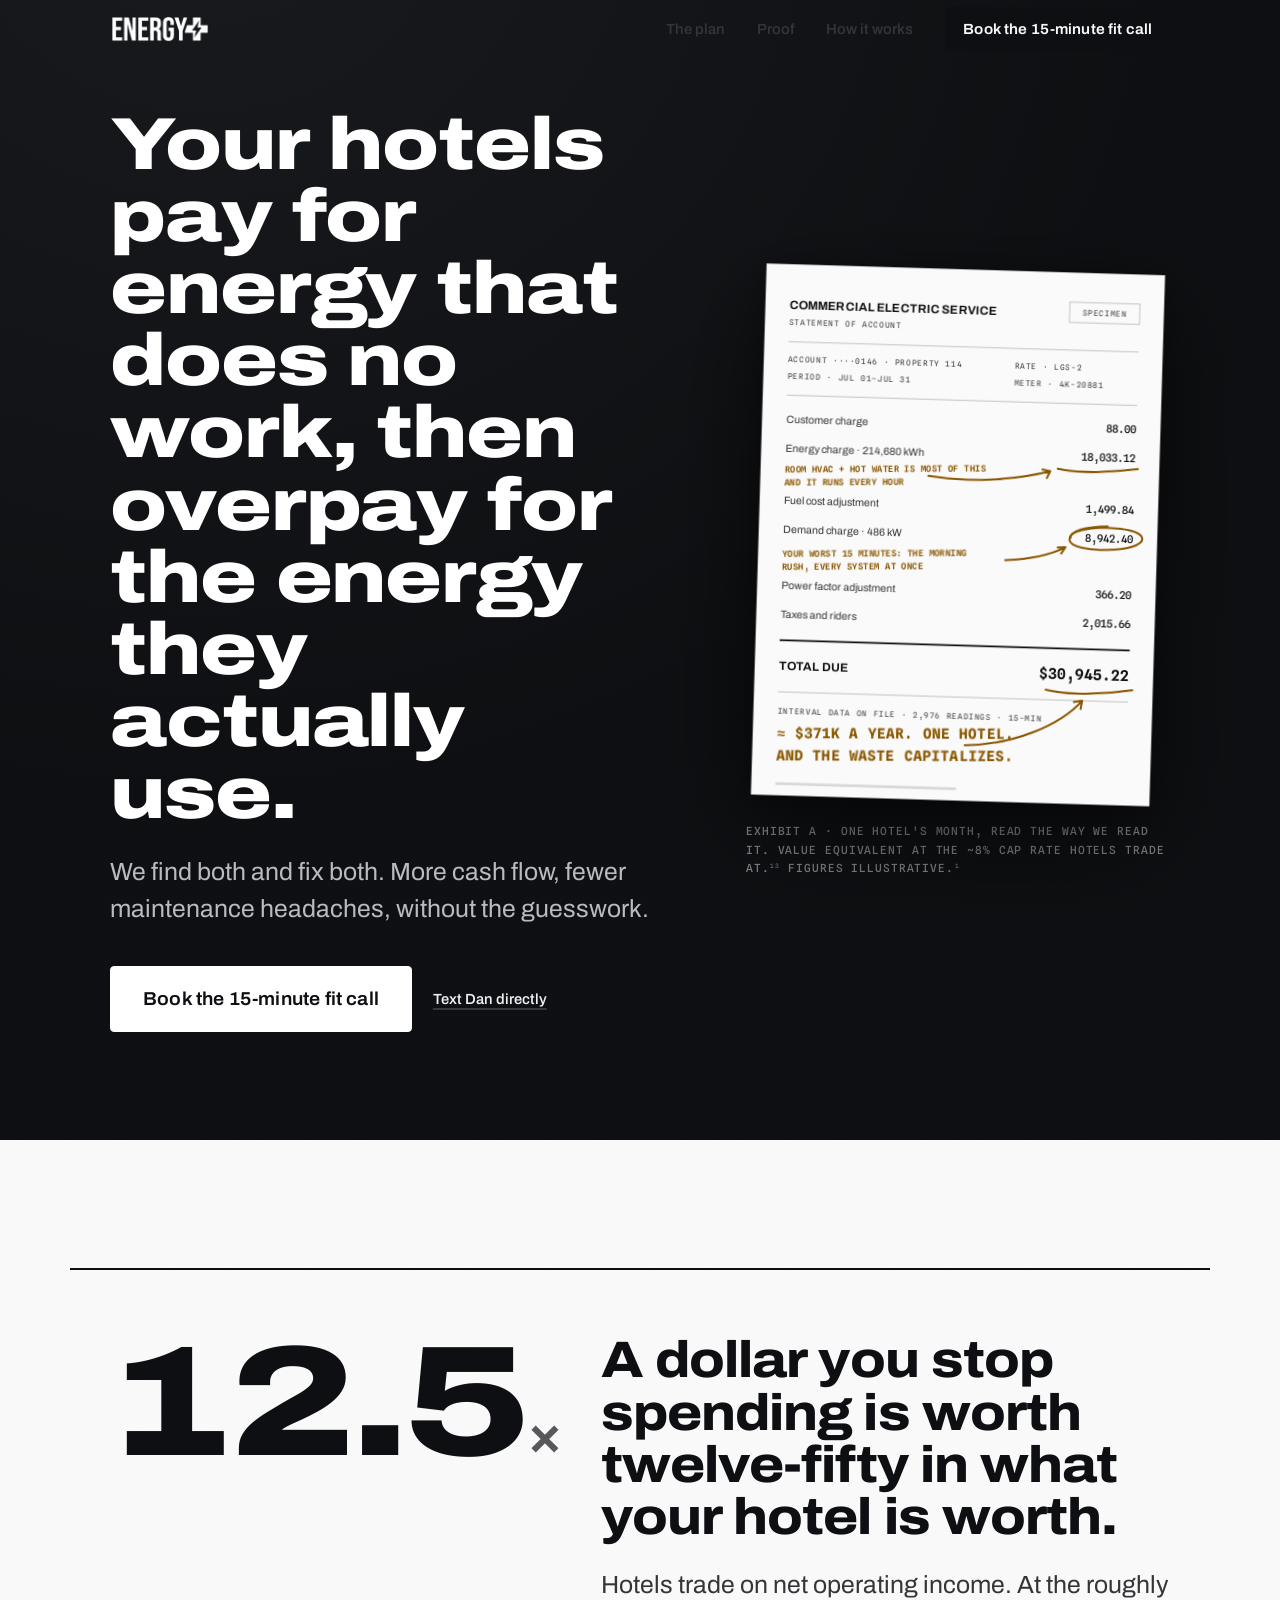
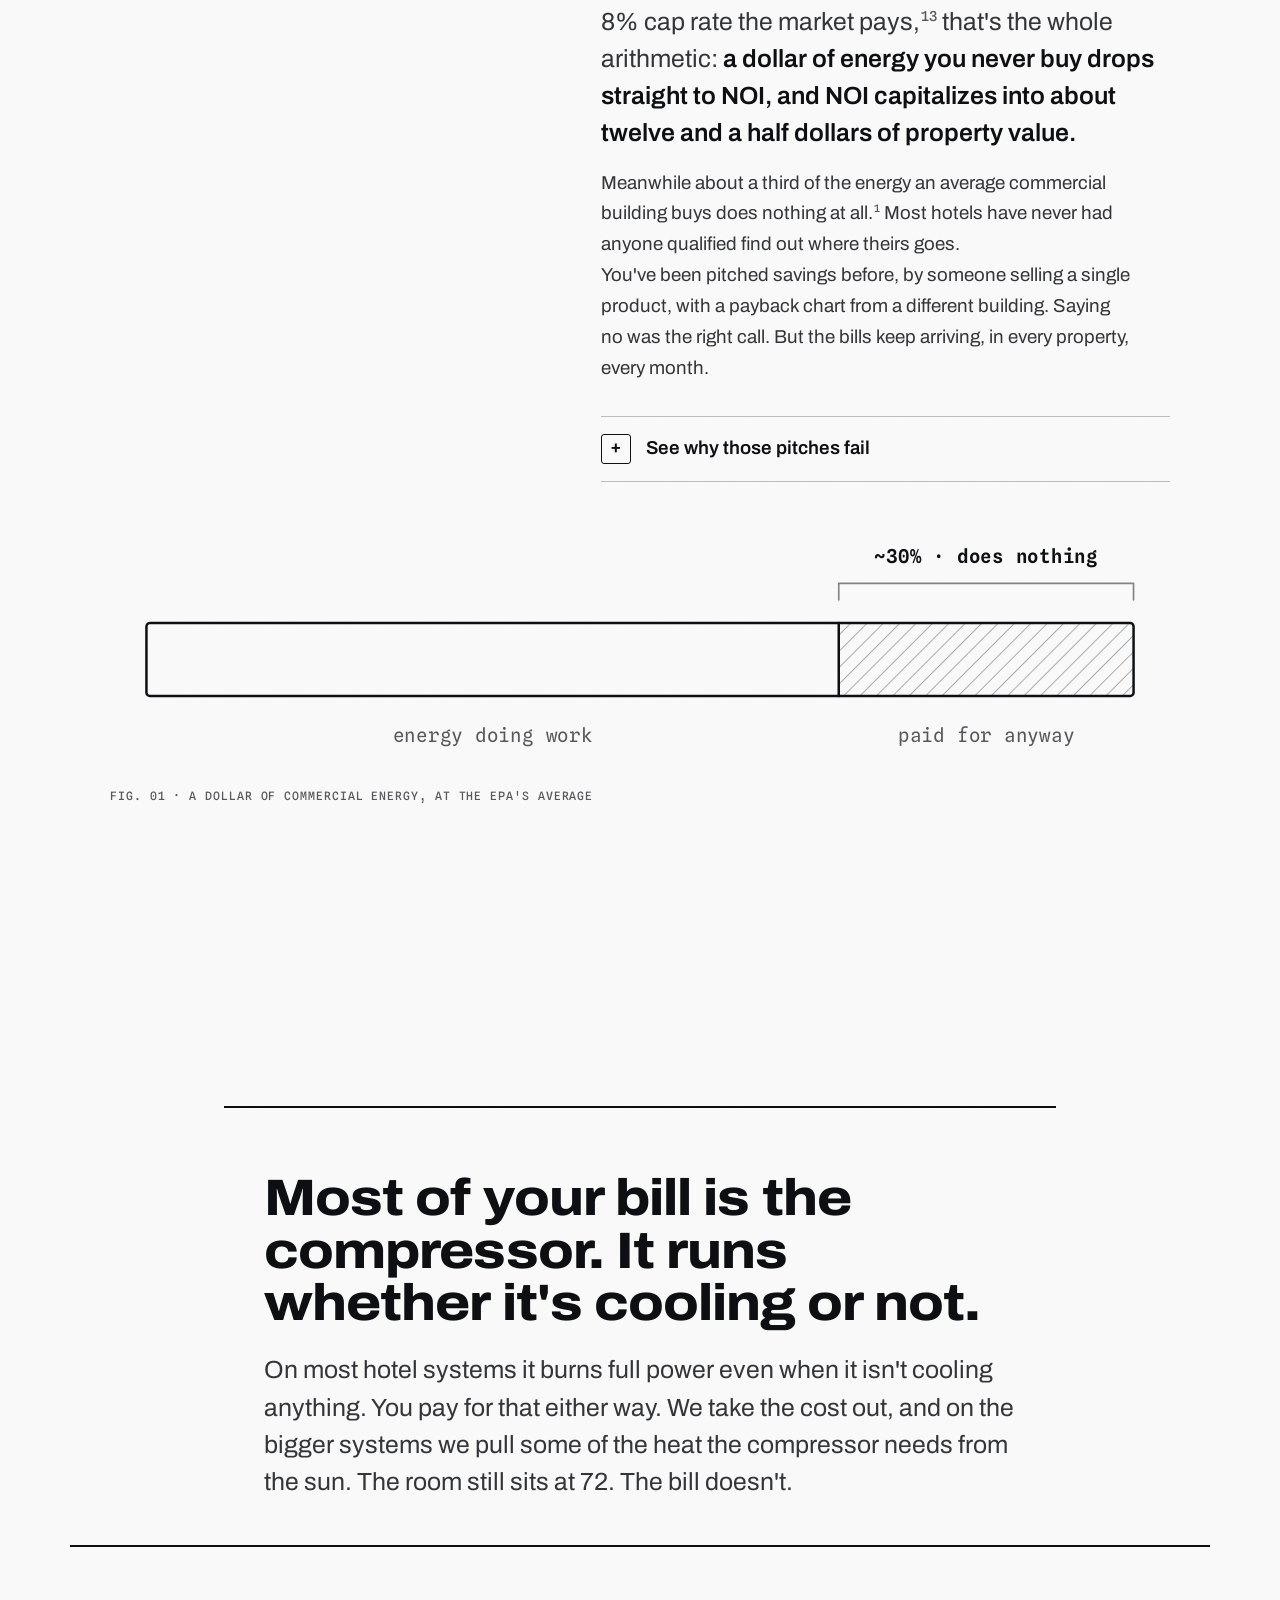
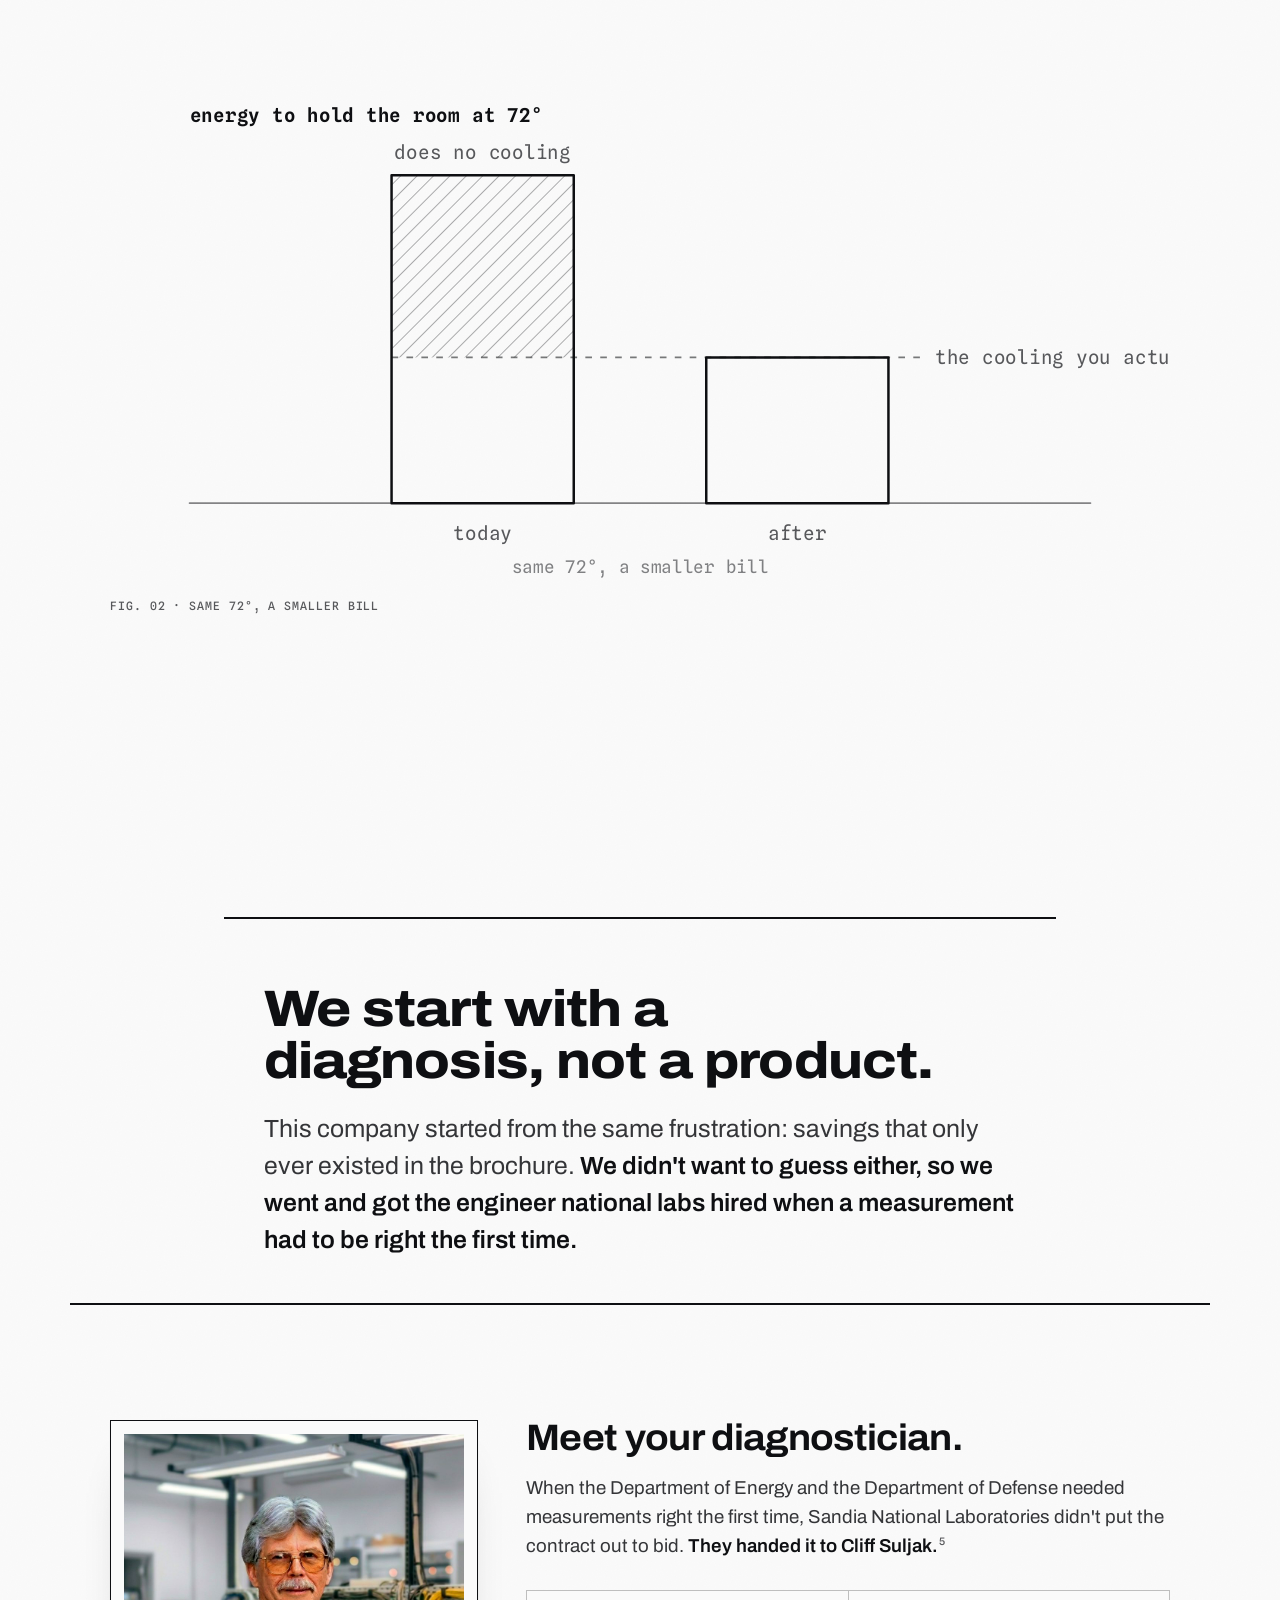
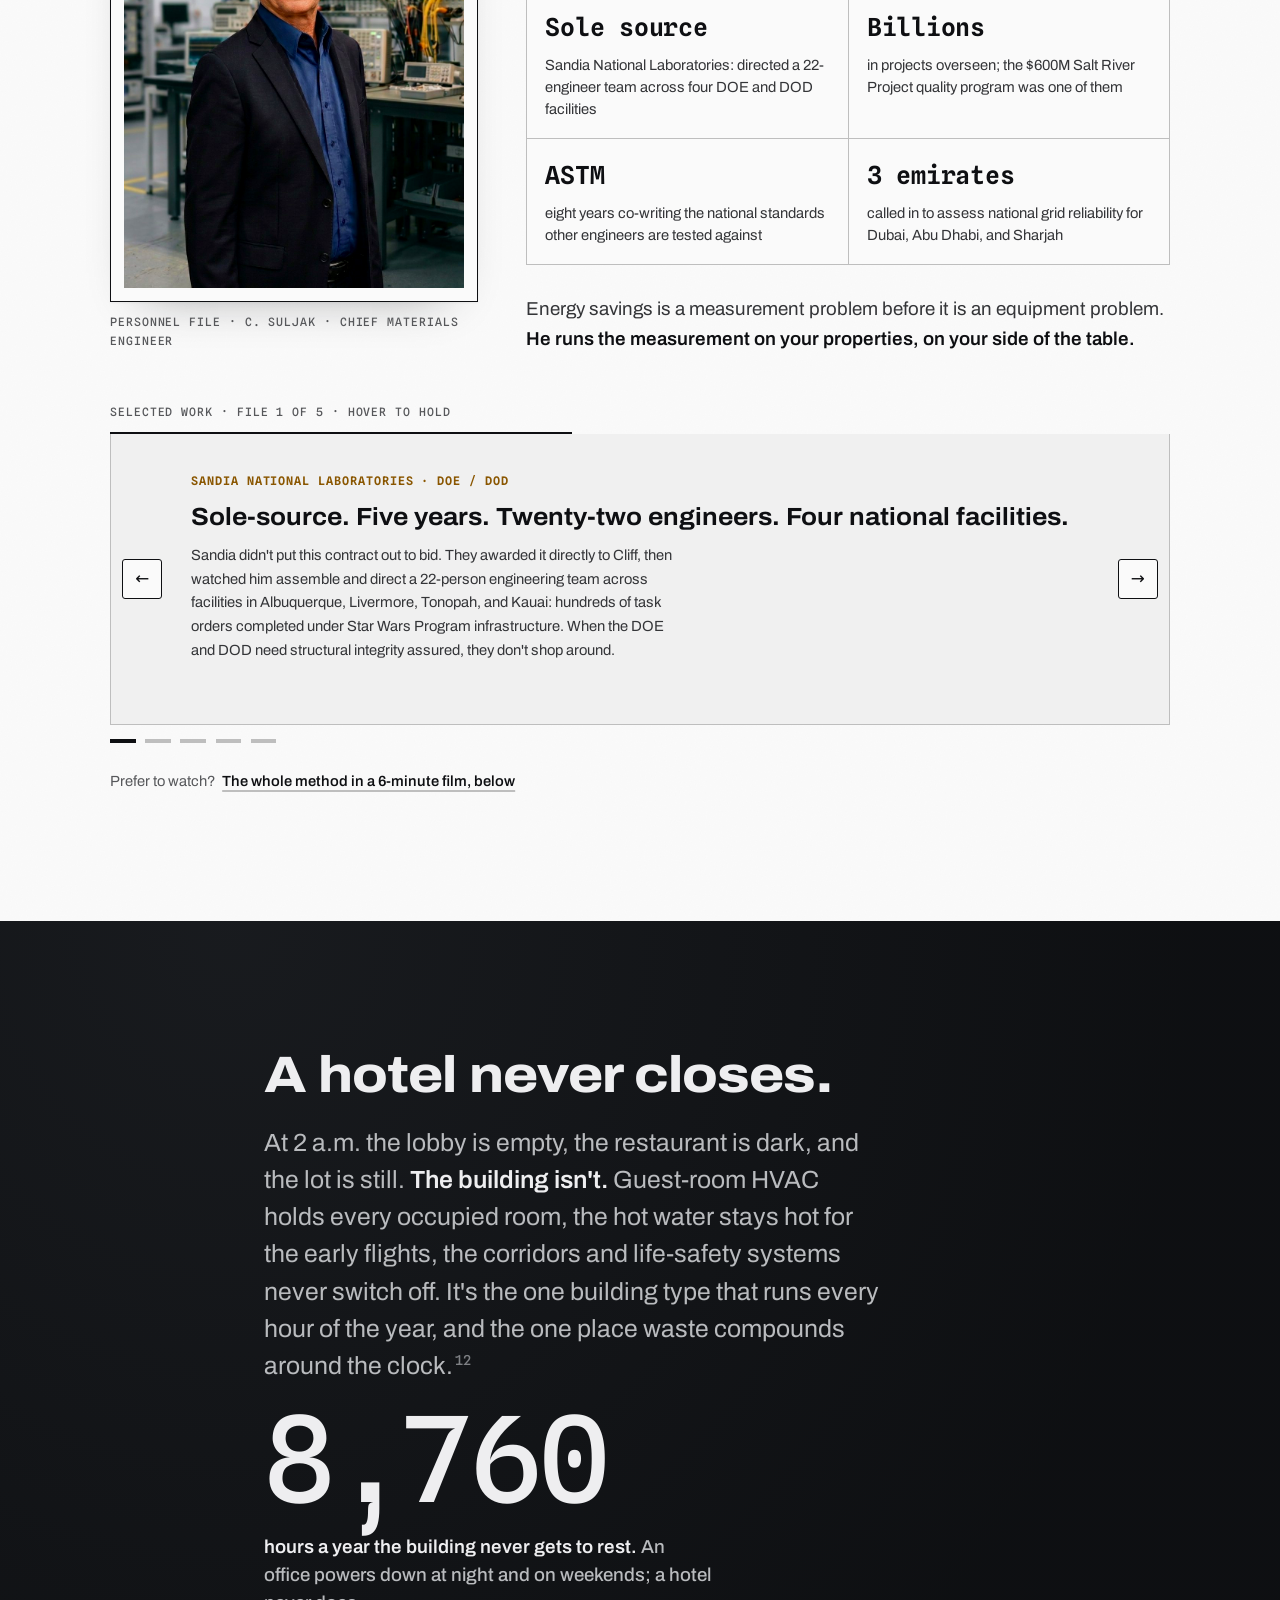
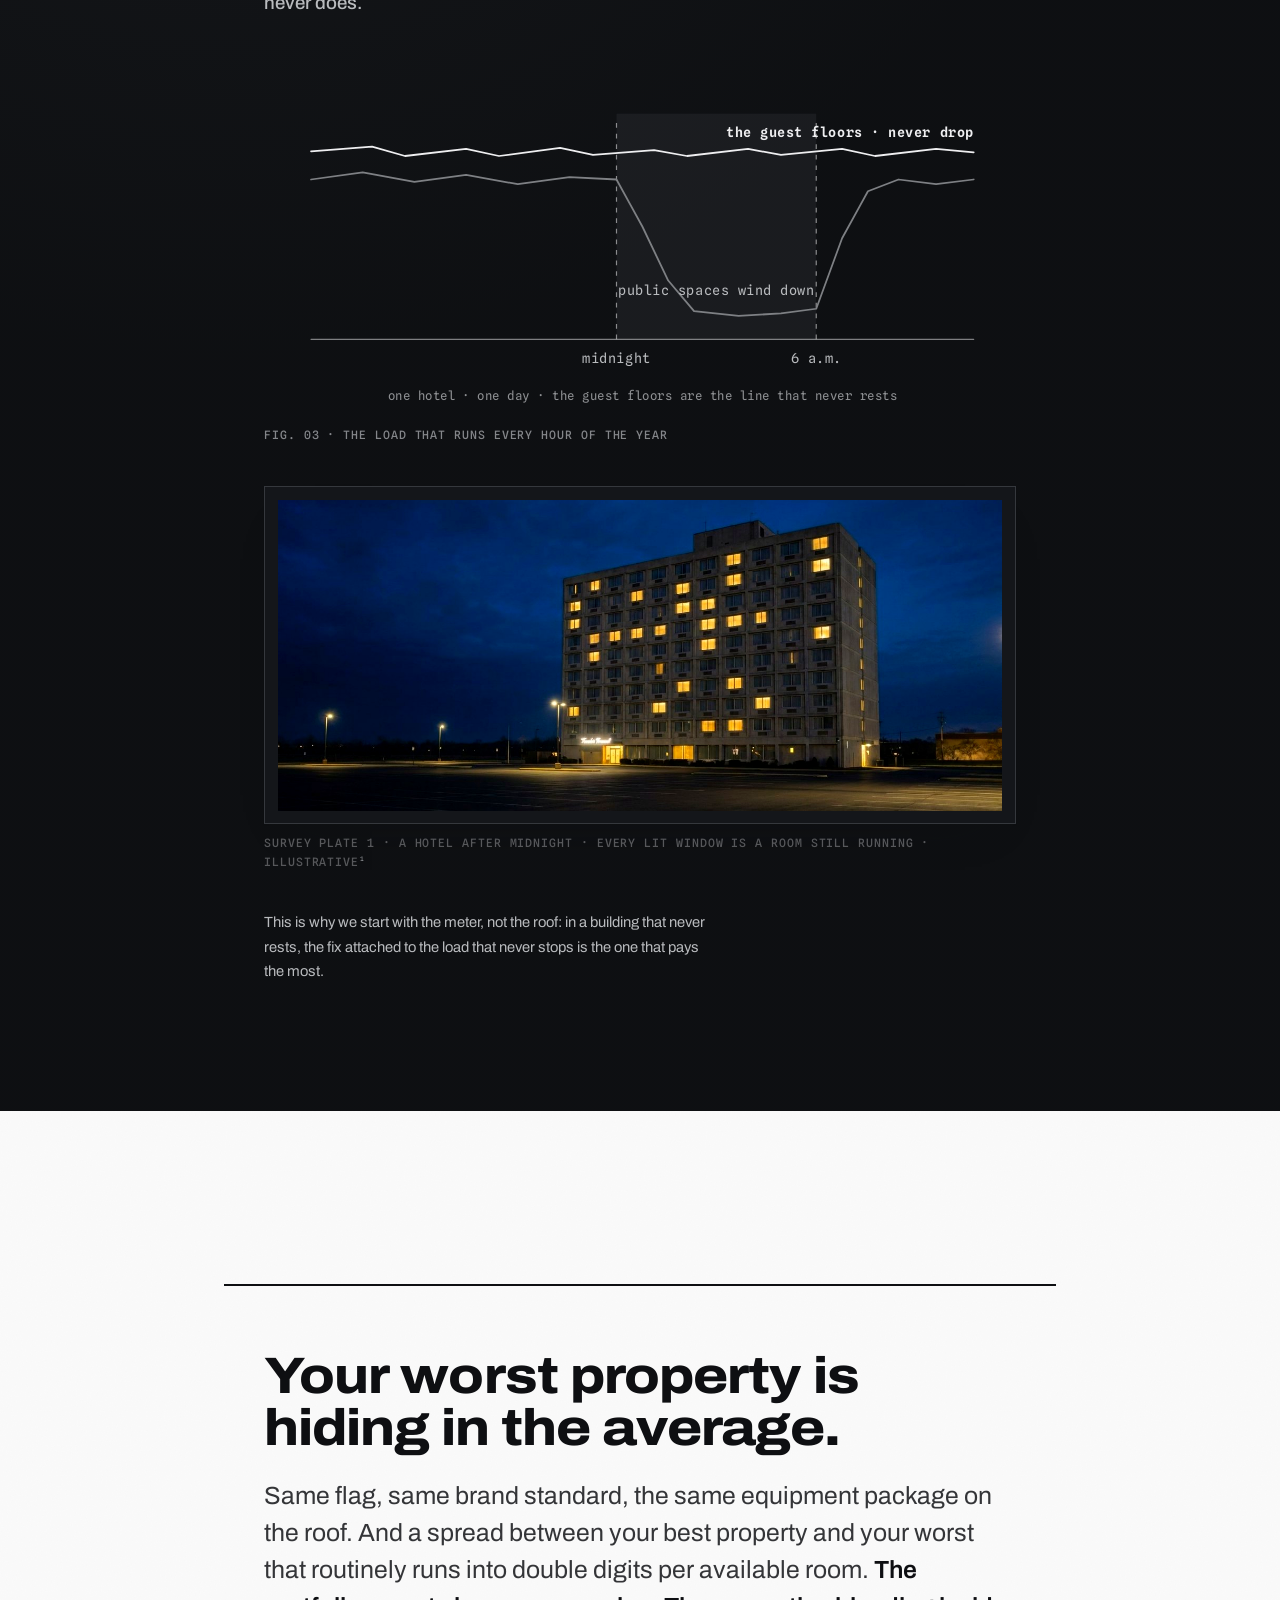
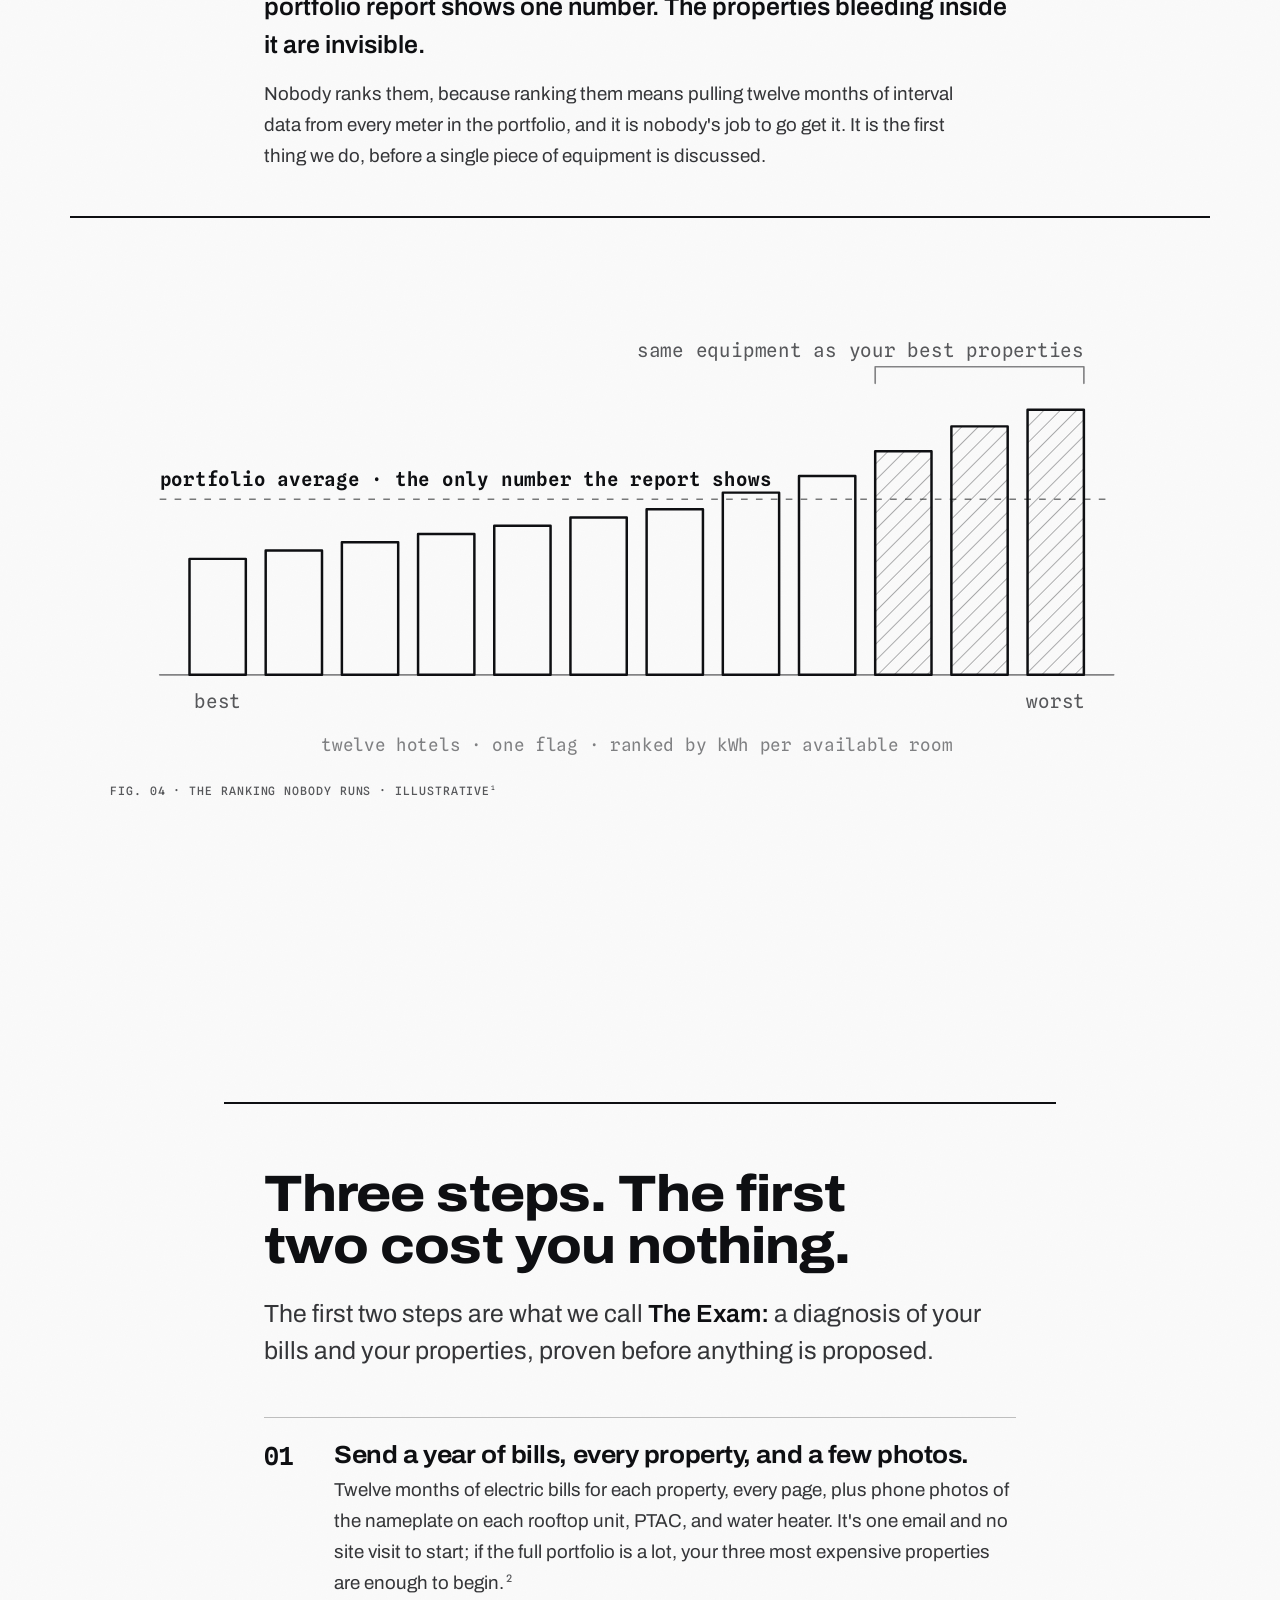
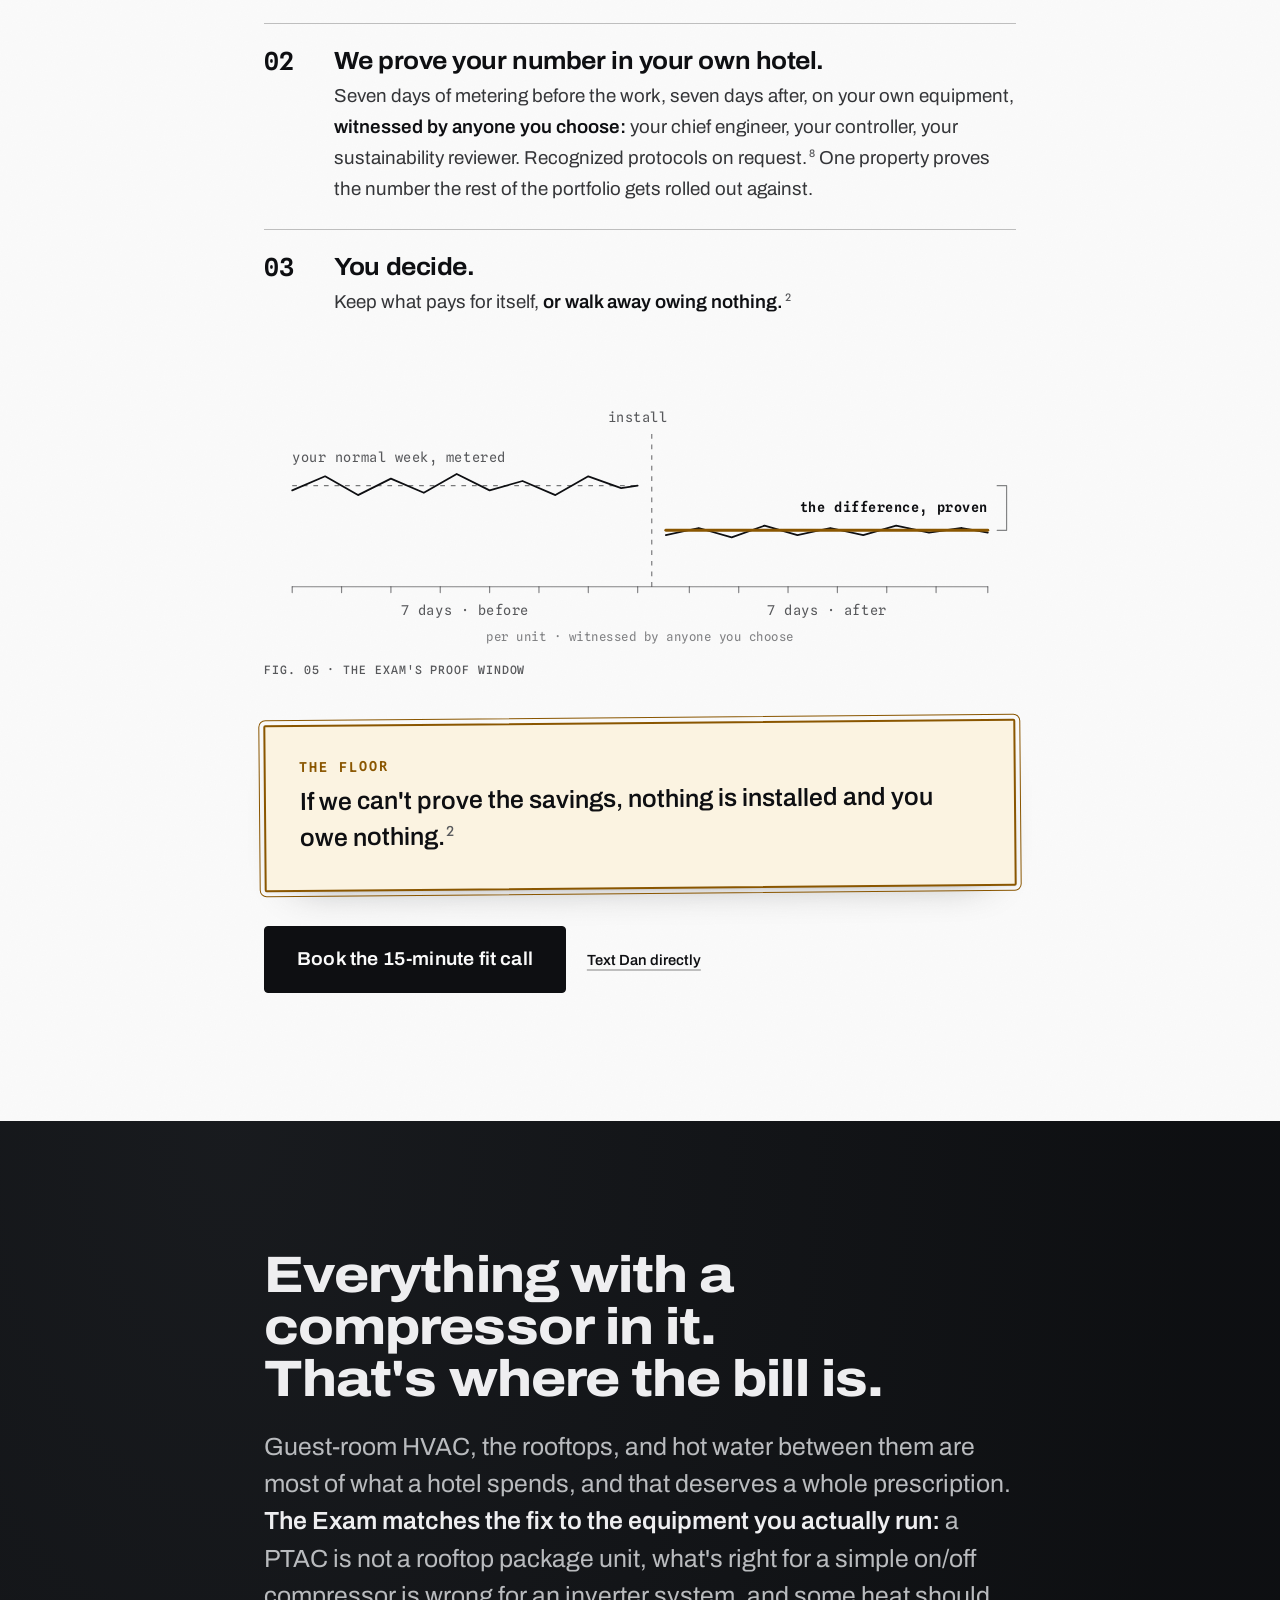
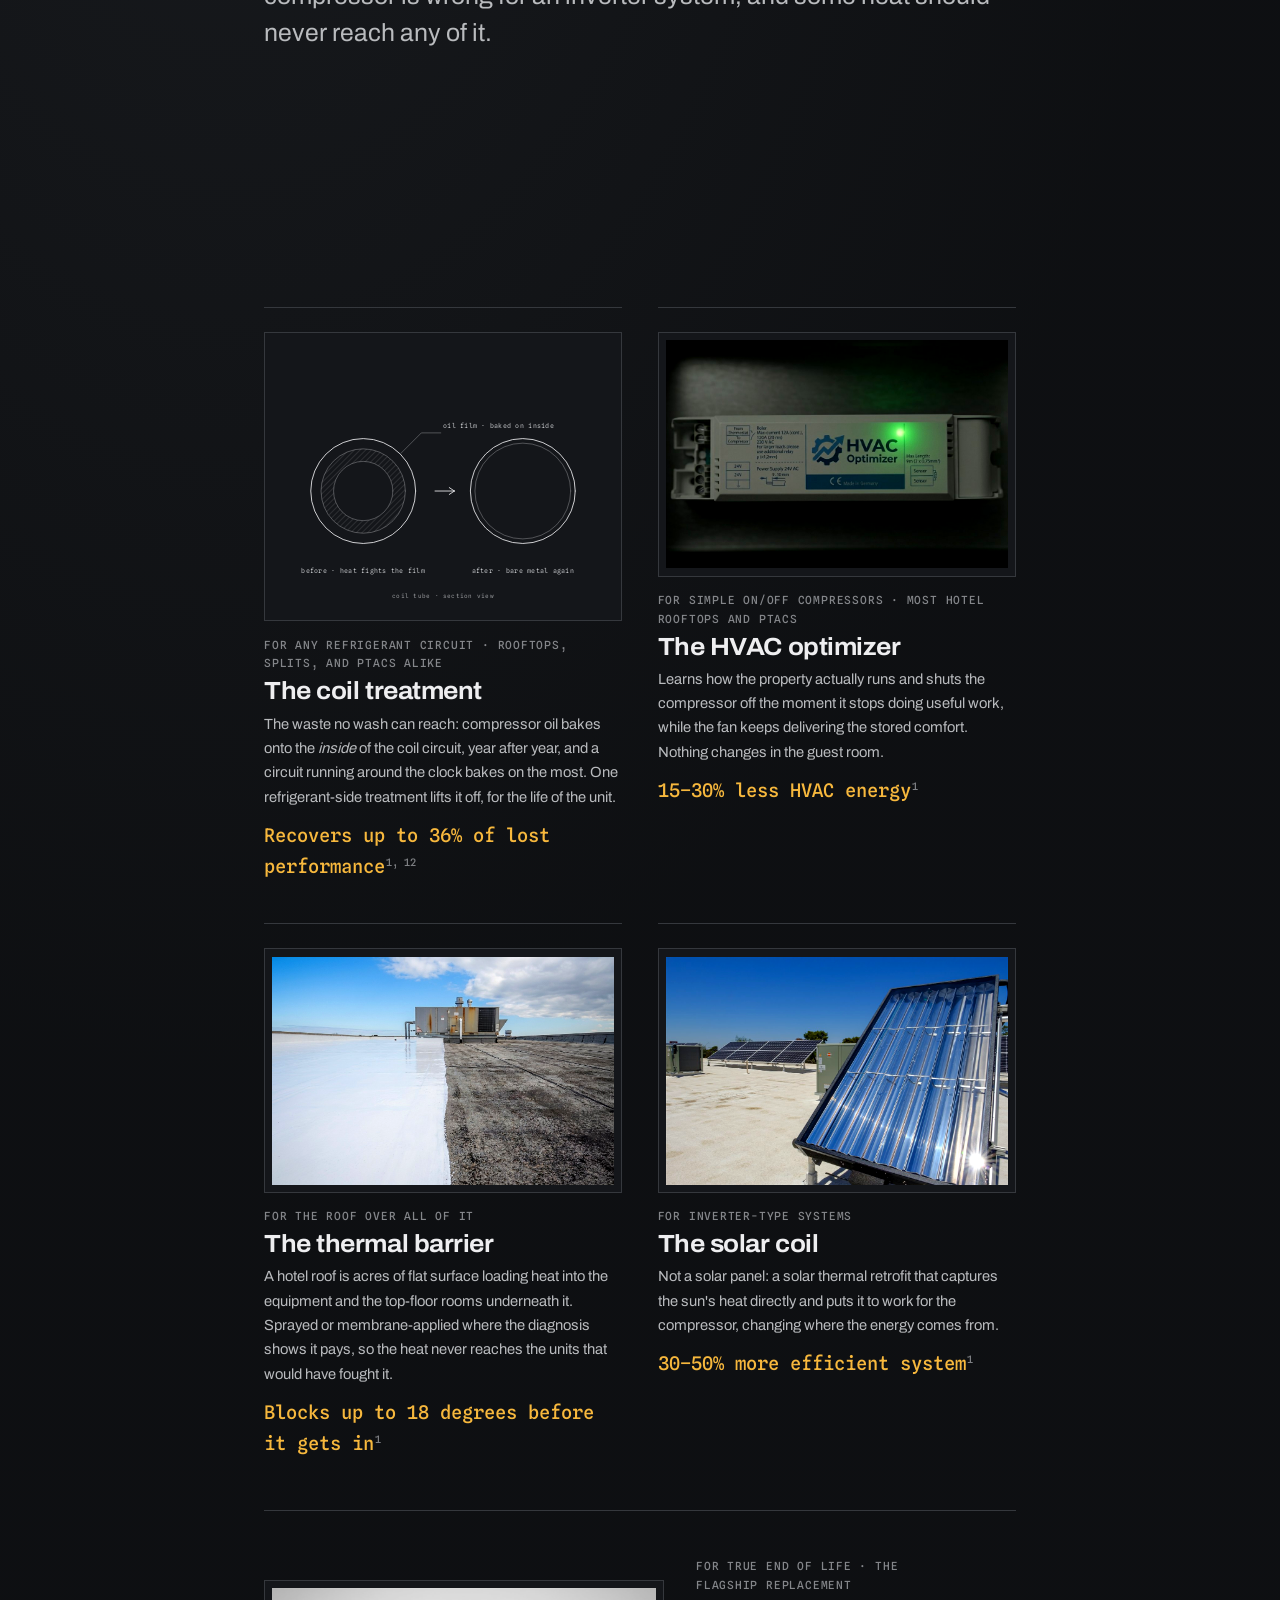
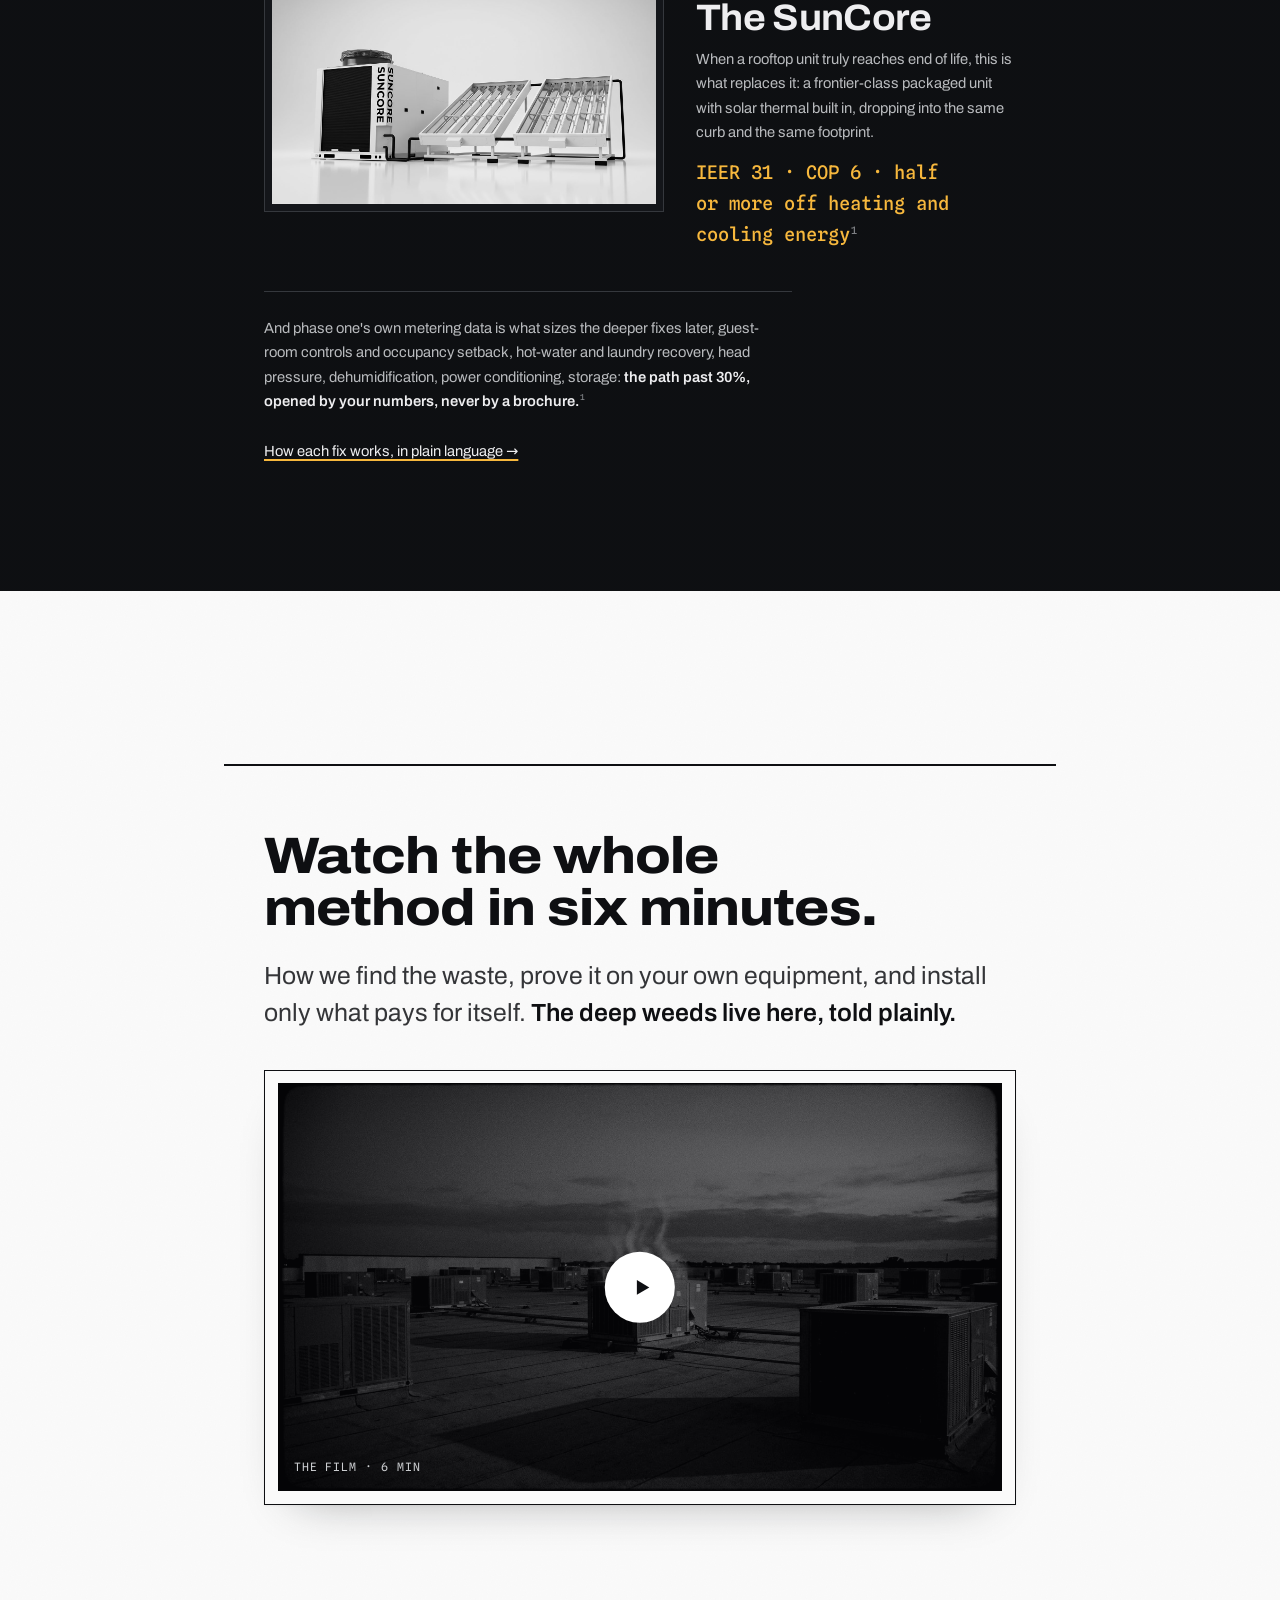
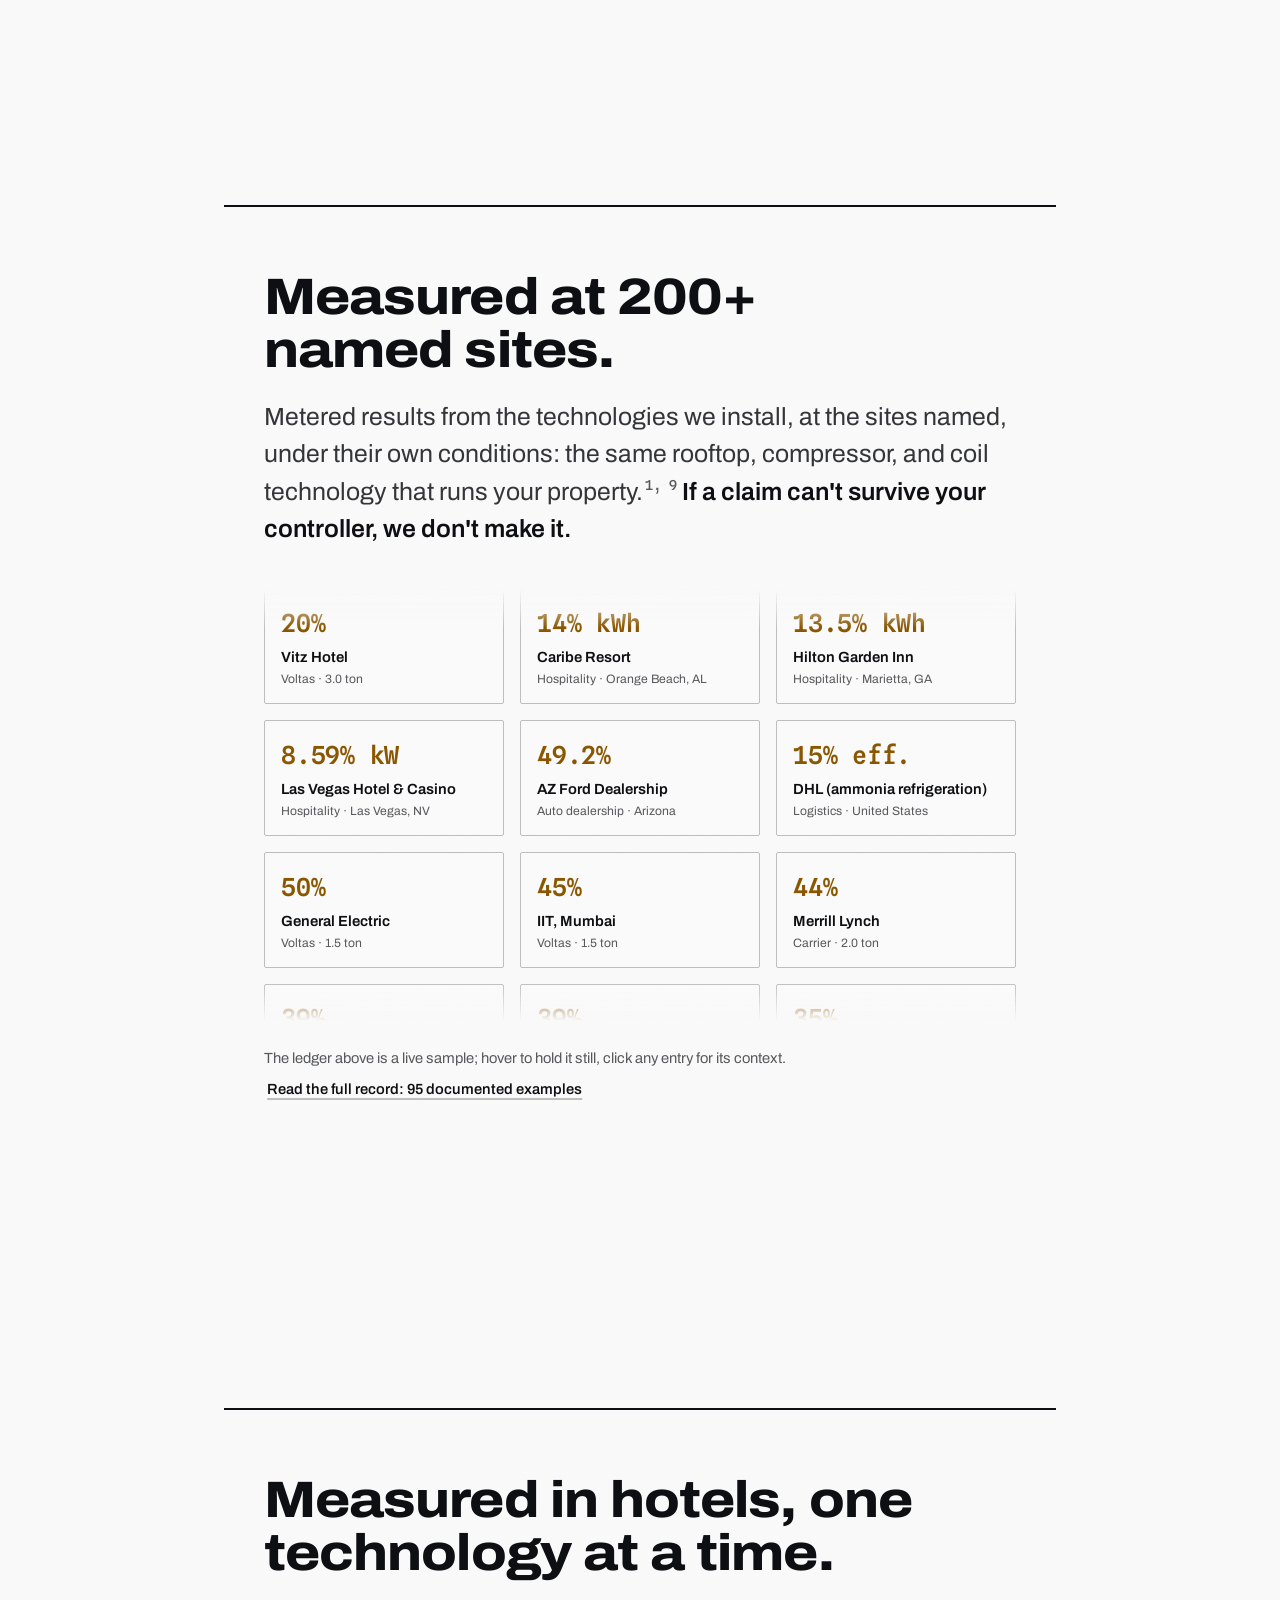
==== commit 224d569a: "Scroll-reveal: photos come alive B&W->colour on scroll (hotel, live) Same treatment as supermarket: " ====
--- a/index.html
+++ b/index.html
@@ -187,7 +187,7 @@
     <div class="wrap">
       <div class="dossier">
         <figure class="dossier__photo">
-          <div class="plate__frame plate__frame--portrait"><img src="assets/img/cliff-lab.jpg" alt="Cliff Suljak, Chief Materials Engineer, standing in a materials testing laboratory" loading="lazy"></div>
+          <div class="plate__frame plate__frame--portrait"><img class="js-reveal" src="assets/img/cliff-lab.jpg" alt="Cliff Suljak, Chief Materials Engineer, standing in a materials testing laboratory" loading="lazy"></div>
           <figcaption class="dossier__cap">Personnel file &middot; C. Suljak &middot; Chief Materials Engineer</figcaption>
         </figure>
         <div class="dossier__body">
@@ -266,7 +266,7 @@
         <figcaption>Fig. 03 &middot; The load that runs every hour of the year</figcaption>
       </figure>
       <figure class="plate plate--dark">
-        <div class="plate__frame"><img src="assets/img/always-night.jpg" alt="Illustrative: a hotel tower after midnight, dark against the sky except for a grid of lit guest-room windows, each one a room still being conditioned" loading="lazy"></div>
+        <div class="plate__frame"><img class="js-reveal" src="assets/img/always-night.jpg" alt="Illustrative: a hotel tower after midnight, dark against the sky except for a grid of lit guest-room windows, each one a room still being conditioned" loading="lazy"></div>
         <figcaption>Survey plate 1 &middot; A hotel after midnight &middot; every lit window is a room still running &middot; illustrative<sup class="fn"><a href="#notes" aria-label="See note 1">1</a></sup></figcaption>
       </figure>
       <p class="always__note">This is why we start with the meter, not the roof: in a building that never rests, the fix attached to the load that never stops is the one that pays the most.</p>
@@ -411,21 +411,21 @@
           <p class="kit__fig">Recovers up to 36% of lost performance<sup class="fn"><a href="#notes" aria-label="See notes 1 and 12">1, 12</a></sup></p>
         </li>
         <li>
-          <div class="kit__img"><img src="assets/img/kit-optimizer.jpg" alt="The HVAC optimizer control module, photographed on its mounting panel" loading="lazy"></div>
+          <div class="kit__img"><img class="js-reveal" src="assets/img/kit-optimizer.jpg" alt="The HVAC optimizer control module, photographed on its mounting panel" loading="lazy"></div>
           <p class="kit__fit">For simple on/off compressors &middot; most hotel rooftops and PTACs</p>
           <h3>The HVAC optimizer</h3>
           <p>Learns how the property actually runs and shuts the compressor off the moment it stops doing useful work, while the fan keeps delivering the stored comfort. Nothing changes in the guest room.</p>
           <p class="kit__fig">15&ndash;30% less HVAC energy<sup class="fn"><a href="#notes" aria-label="See note 1">1</a></sup></p>
         </li>
         <li>
-          <div class="kit__img"><img src="assets/img/kit-barrier.png" alt="Illustrative: a commercial flat roof half-coated in a bright reflective thermal barrier" loading="lazy"></div>
+          <div class="kit__img"><img class="js-reveal" src="assets/img/kit-barrier.jpg" alt="Illustrative: a commercial flat roof half-coated in a bright reflective thermal barrier" loading="lazy"></div>
           <p class="kit__fit">For the roof over all of it</p>
           <h3>The thermal barrier</h3>
           <p>A hotel roof is acres of flat surface loading heat into the equipment and the top-floor rooms underneath it. Sprayed or membrane-applied where the diagnosis shows it pays, so the heat never reaches the units that would have fought it.</p>
           <p class="kit__fig">Blocks up to 18 degrees before it gets in<sup class="fn"><a href="#notes" aria-label="See note 1">1</a></sup></p>
         </li>
         <li>
-          <div class="kit__img"><img src="assets/img/kit-solarcoil.jpg" alt="A solar coil collector installed on a commercial roof, rooftop units behind it" loading="lazy"></div>
+          <div class="kit__img"><img class="js-reveal" src="assets/img/kit-solarcoil.jpg" alt="A solar coil collector installed on a commercial roof, rooftop units behind it" loading="lazy"></div>
           <p class="kit__fit">For inverter-type systems</p>
           <h3>The solar coil</h3>
           <p>Not a solar panel: a solar thermal retrofit that captures the sun's heat directly and puts it to work for the compressor, changing where the energy comes from.</p>
@@ -564,7 +564,7 @@
       <p class="lead">The same waste that pads the bill runs through your rooftops, PTACs, and boilers and wears them out years early. <strong>Replacing an aged-out rooftop or PTAC fleet runs $250K to $500K per property.</strong><sup class="fn"><a href="#notes" aria-label="See note 1">1</a></sup></p>
       <p class="lead">And a guest room that can't hold temperature isn't a work order. It's a comped night, a one-star review about the unit that rattled all night or the room that never cooled down, and a guest who books somewhere else next time.<sup class="fn"><a href="#notes" aria-label="See notes 1 and 12">1, 12</a></sup> <strong>None of it appears on any bill until the day it all does.</strong></p>
       <figure class="plate">
-        <div class="plate__frame"><img src="assets/img/stakes-cases.jpg" alt="Illustrative: rows of aging rooftop HVAC units on a hotel roof, the fleet that wears out early when it never gets to rest" loading="lazy"></div>
+        <div class="plate__frame"><img class="js-reveal" src="assets/img/stakes-cases.jpg" alt="Illustrative: rows of aging rooftop HVAC units on a hotel roof, the fleet that wears out early when it never gets to rest" loading="lazy"></div>
         <figcaption>Survey plate 2 &middot; The rooftop fleet that wears out early when it never gets to rest &middot; illustrative</figcaption>
       </figure>
     </div>
--- a/assets/site.css
+++ b/assets/site.css
@@ -552,6 +552,21 @@
 .kit li { border-top: 1px solid var(--graphite-rule); padding-top: clamp(1.1rem, 2.5vw, 1.5rem); }
 .kit__img { border: 1px solid var(--graphite-rule); padding: 0.45rem; background: oklch(0.2 0.008 260); }
 .kit__img img { width: 100%; aspect-ratio: 3 / 2; object-fit: cover; filter: grayscale(1) contrast(1.05) brightness(0.92); display: block; }
+
+/* scroll-reveal: photographs come alive from B&W to colour as they cross the viewport.
+   site.js adds .reveal-on (motion allowed) and drives each img.js-reveal by its own --c
+   (0..1). Higher specificity (html.reveal-on img.js-reveal) so it overrides the base
+   grayscale filters on the portrait, plates, and kit photos. The coil cutaway (a line
+   drawing) and the B&W SunCore are deliberately NOT tagged — the schematics stay in ink,
+   the real places come alive. */
+html.reveal-on img.js-reveal {
+  filter:
+    grayscale(calc(1 - var(--c, 0)))
+    saturate(calc(1 + 0.25 * var(--c, 0)))
+    contrast(1.05)
+    brightness(calc(0.9 + 0.1 * var(--c, 0)));
+  transition: filter 90ms linear;
+}
 .kit__fit { margin-top: 0.9rem; font-family: var(--font-mono); font-size: 0.7rem; font-weight: 500; letter-spacing: 0.07em; text-transform: uppercase; color: oklch(0.62 0.006 260); }
 .kit h3 { margin-top: 0.35rem; font-size: var(--step-1); color: var(--panel-ink); }
 .kit li > p:not(.kit__fit):not(.kit__fig) { margin-top: 0.5rem; font-size: var(--step--1); }
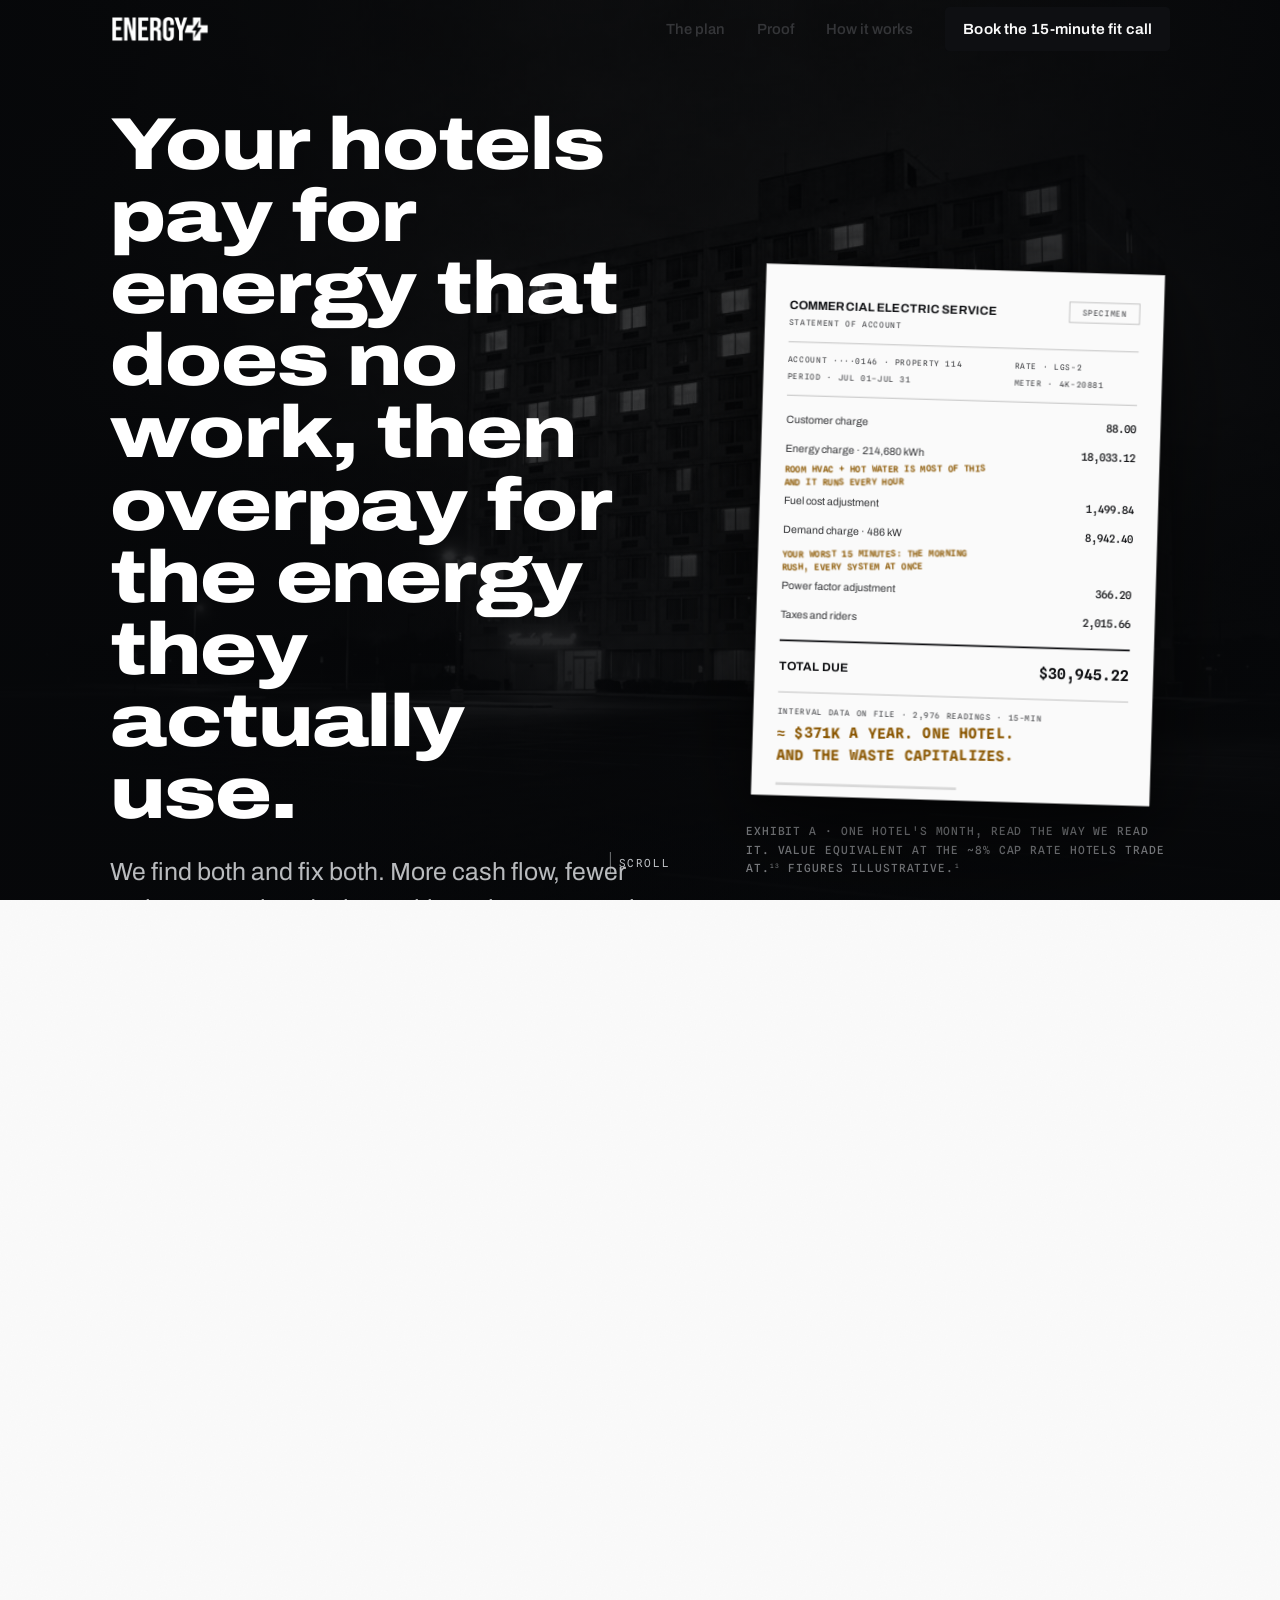
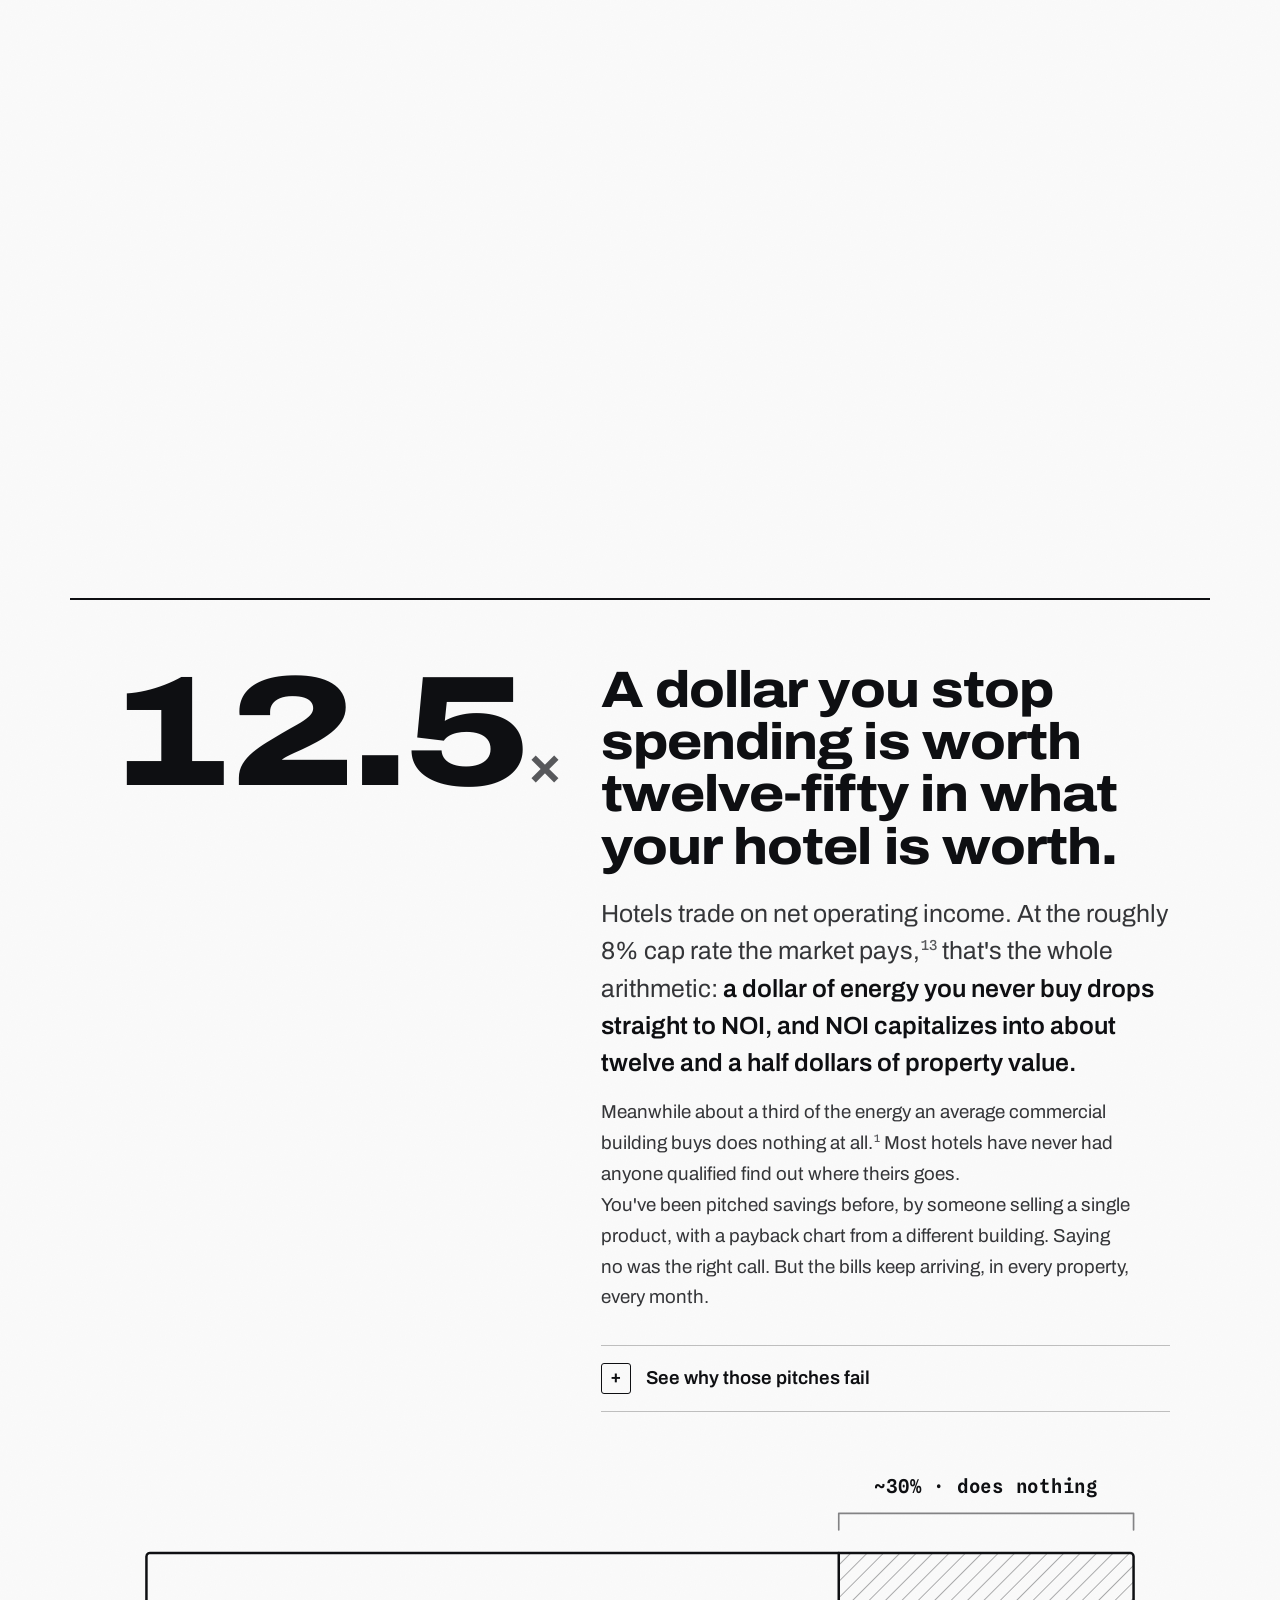
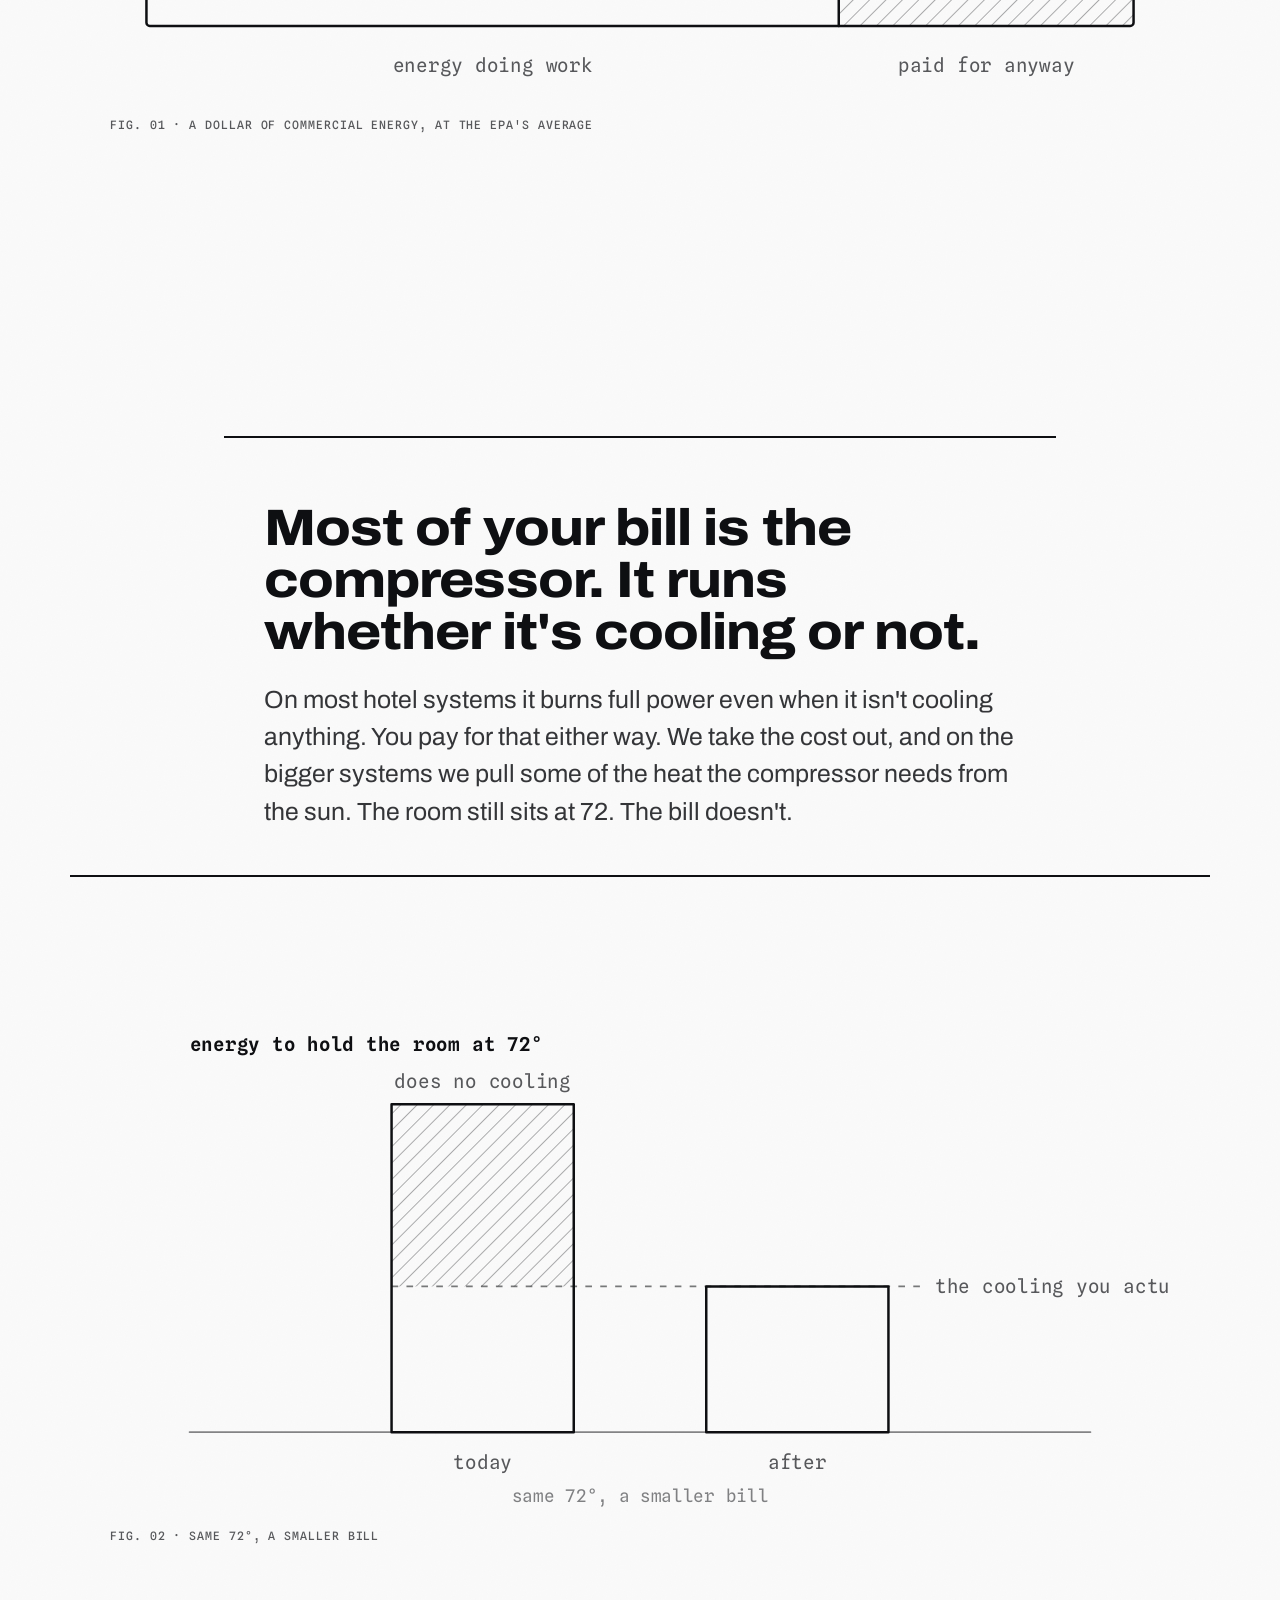
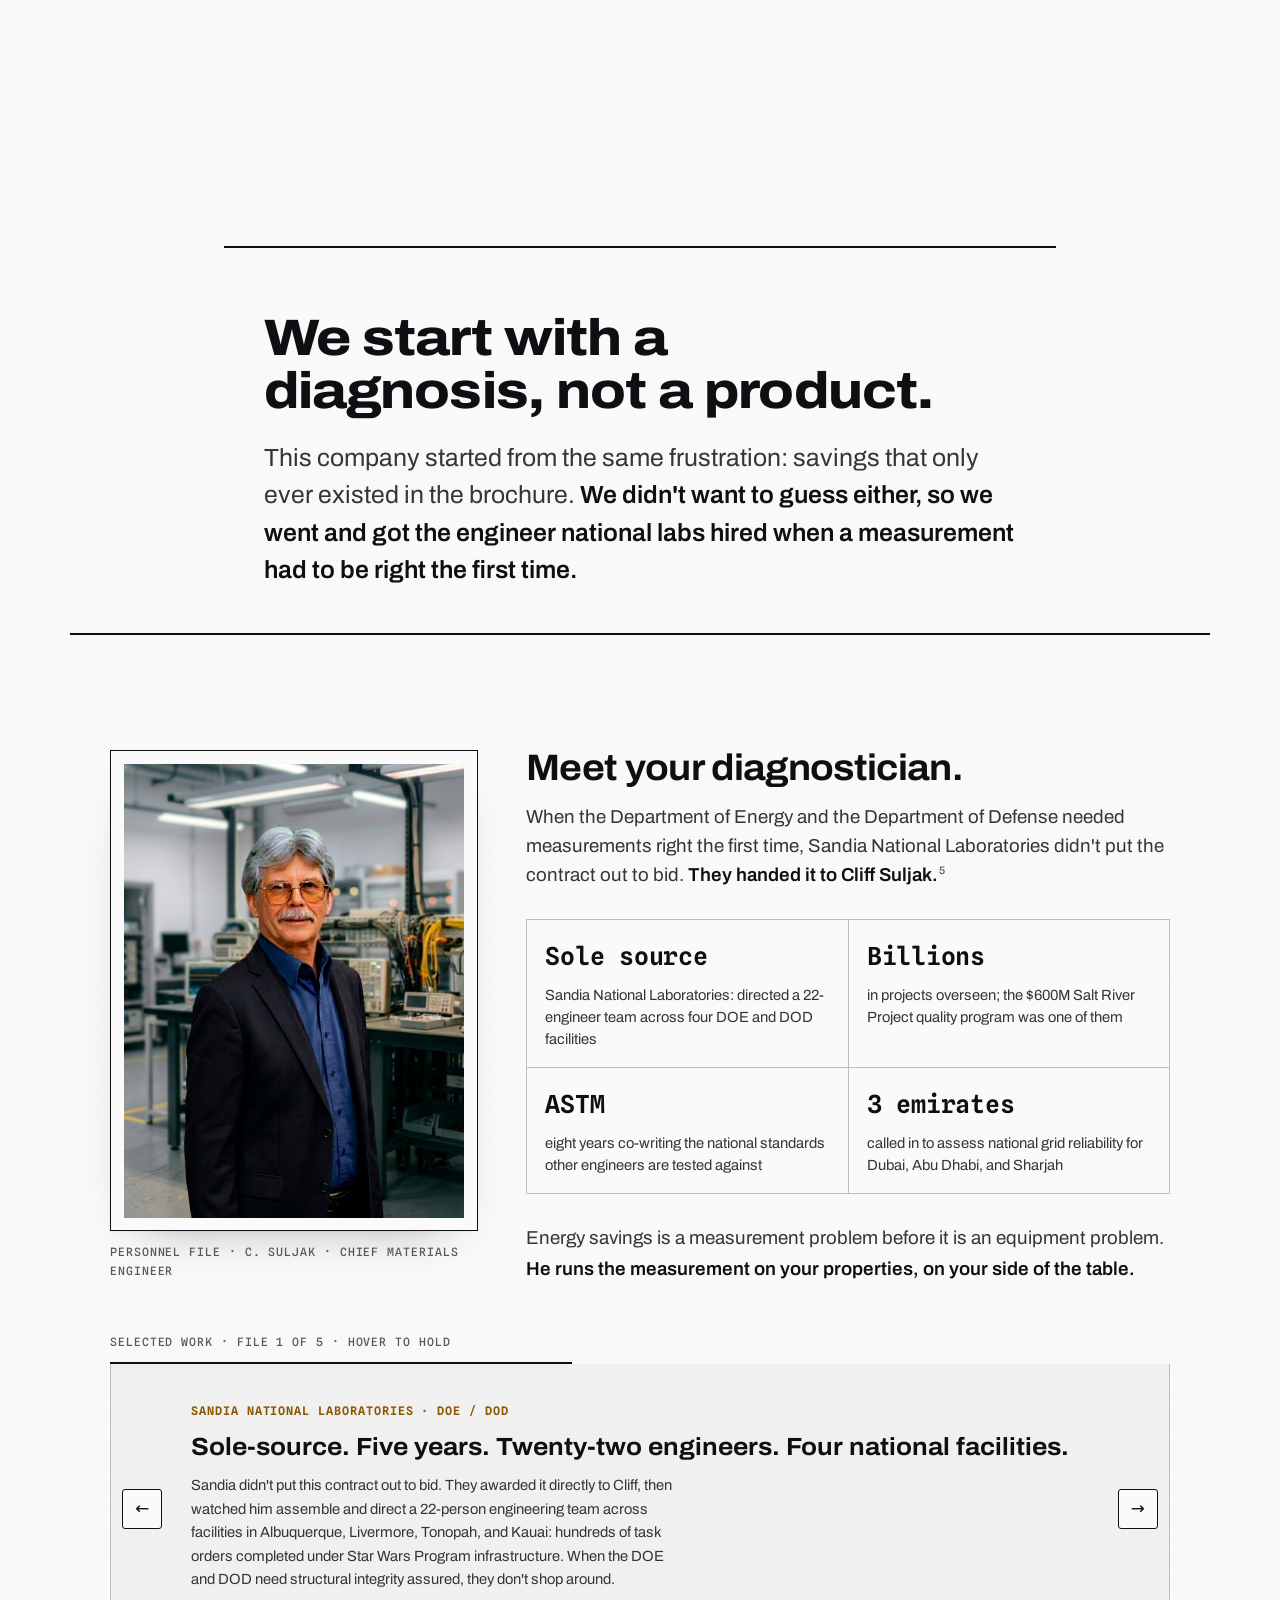
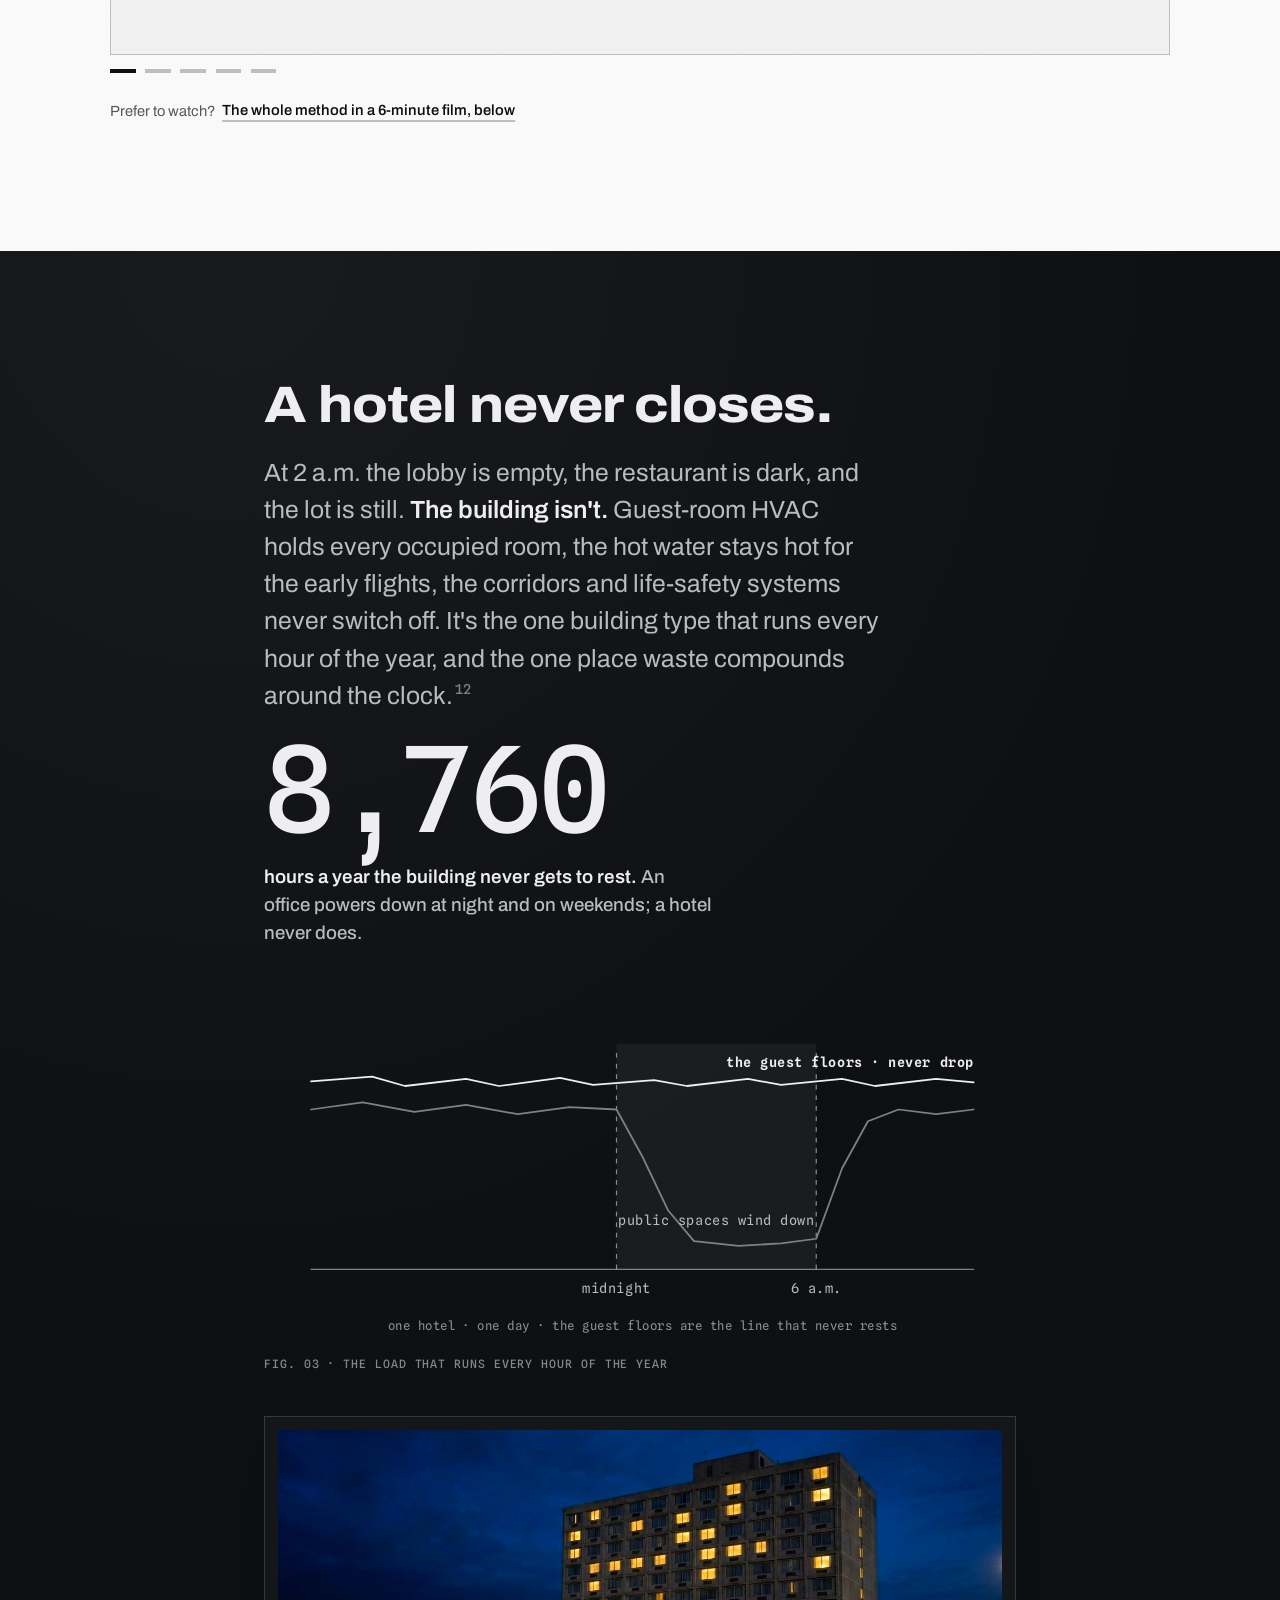
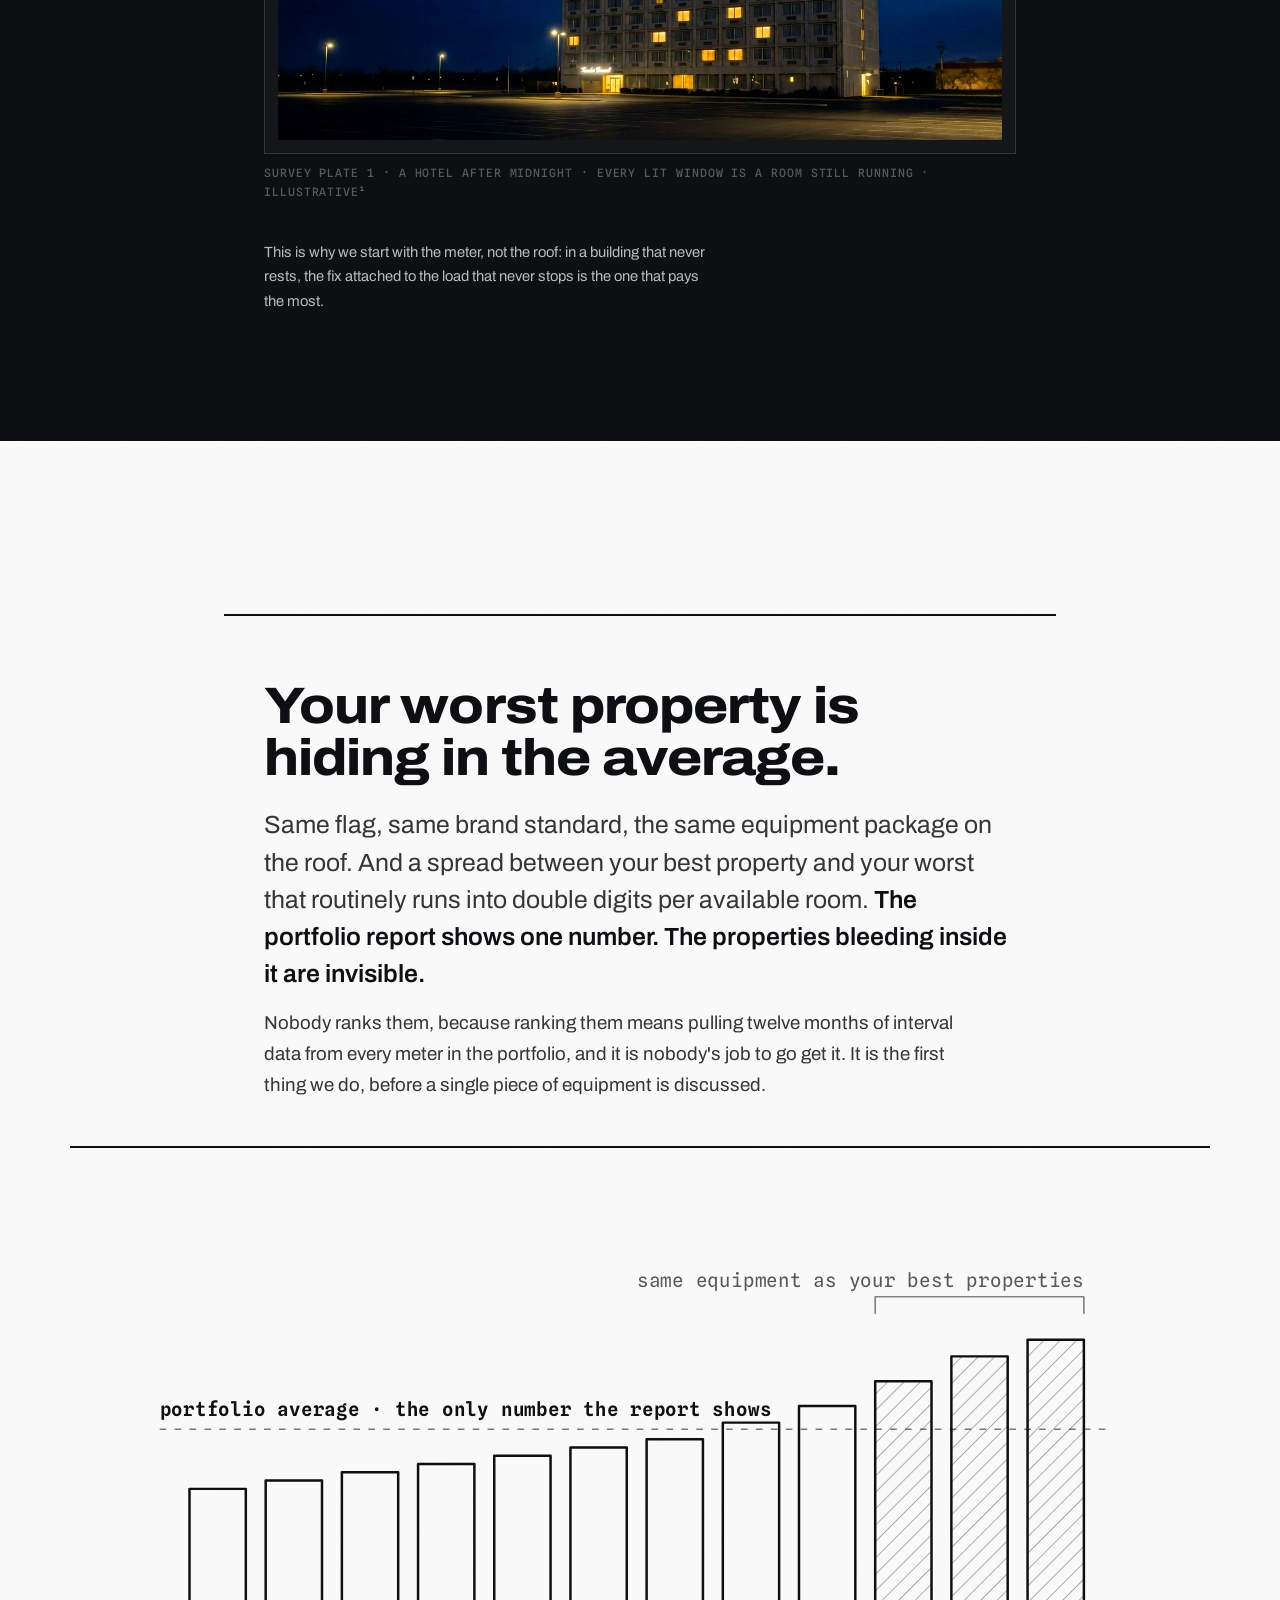
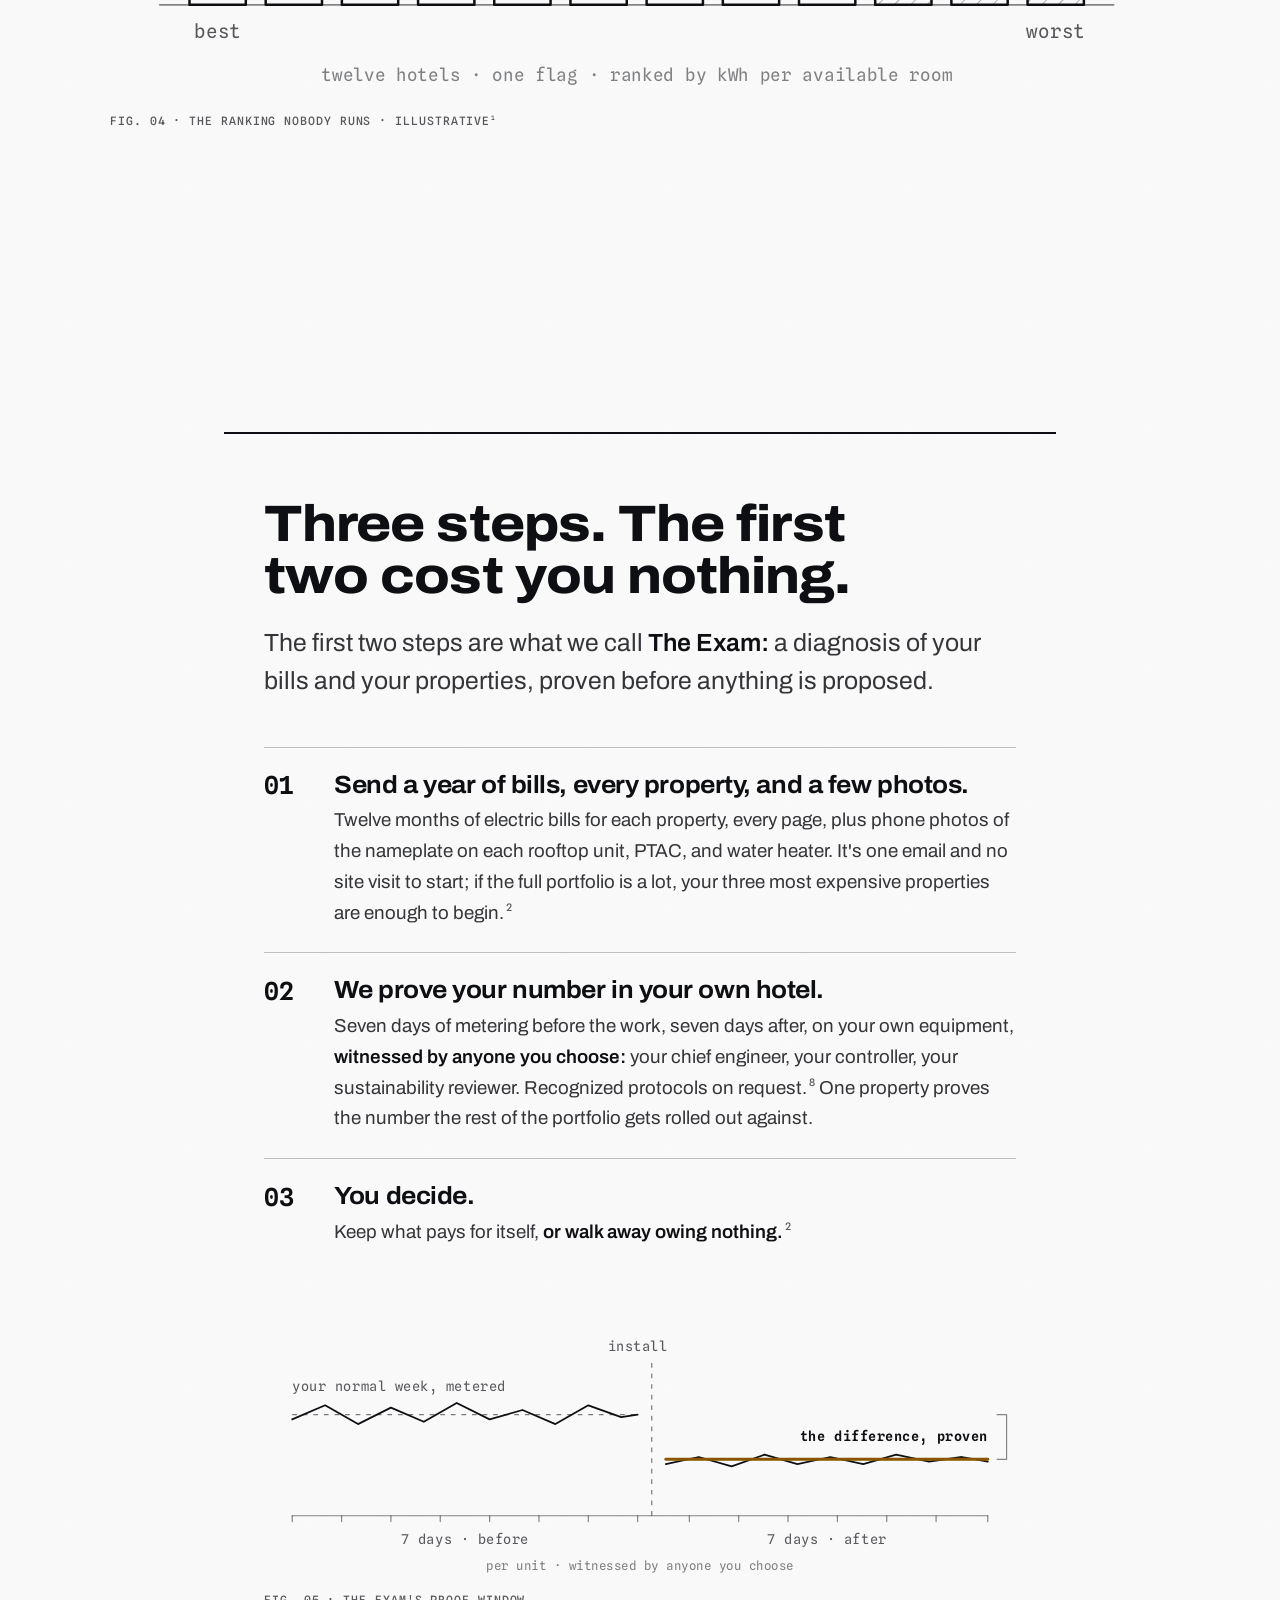
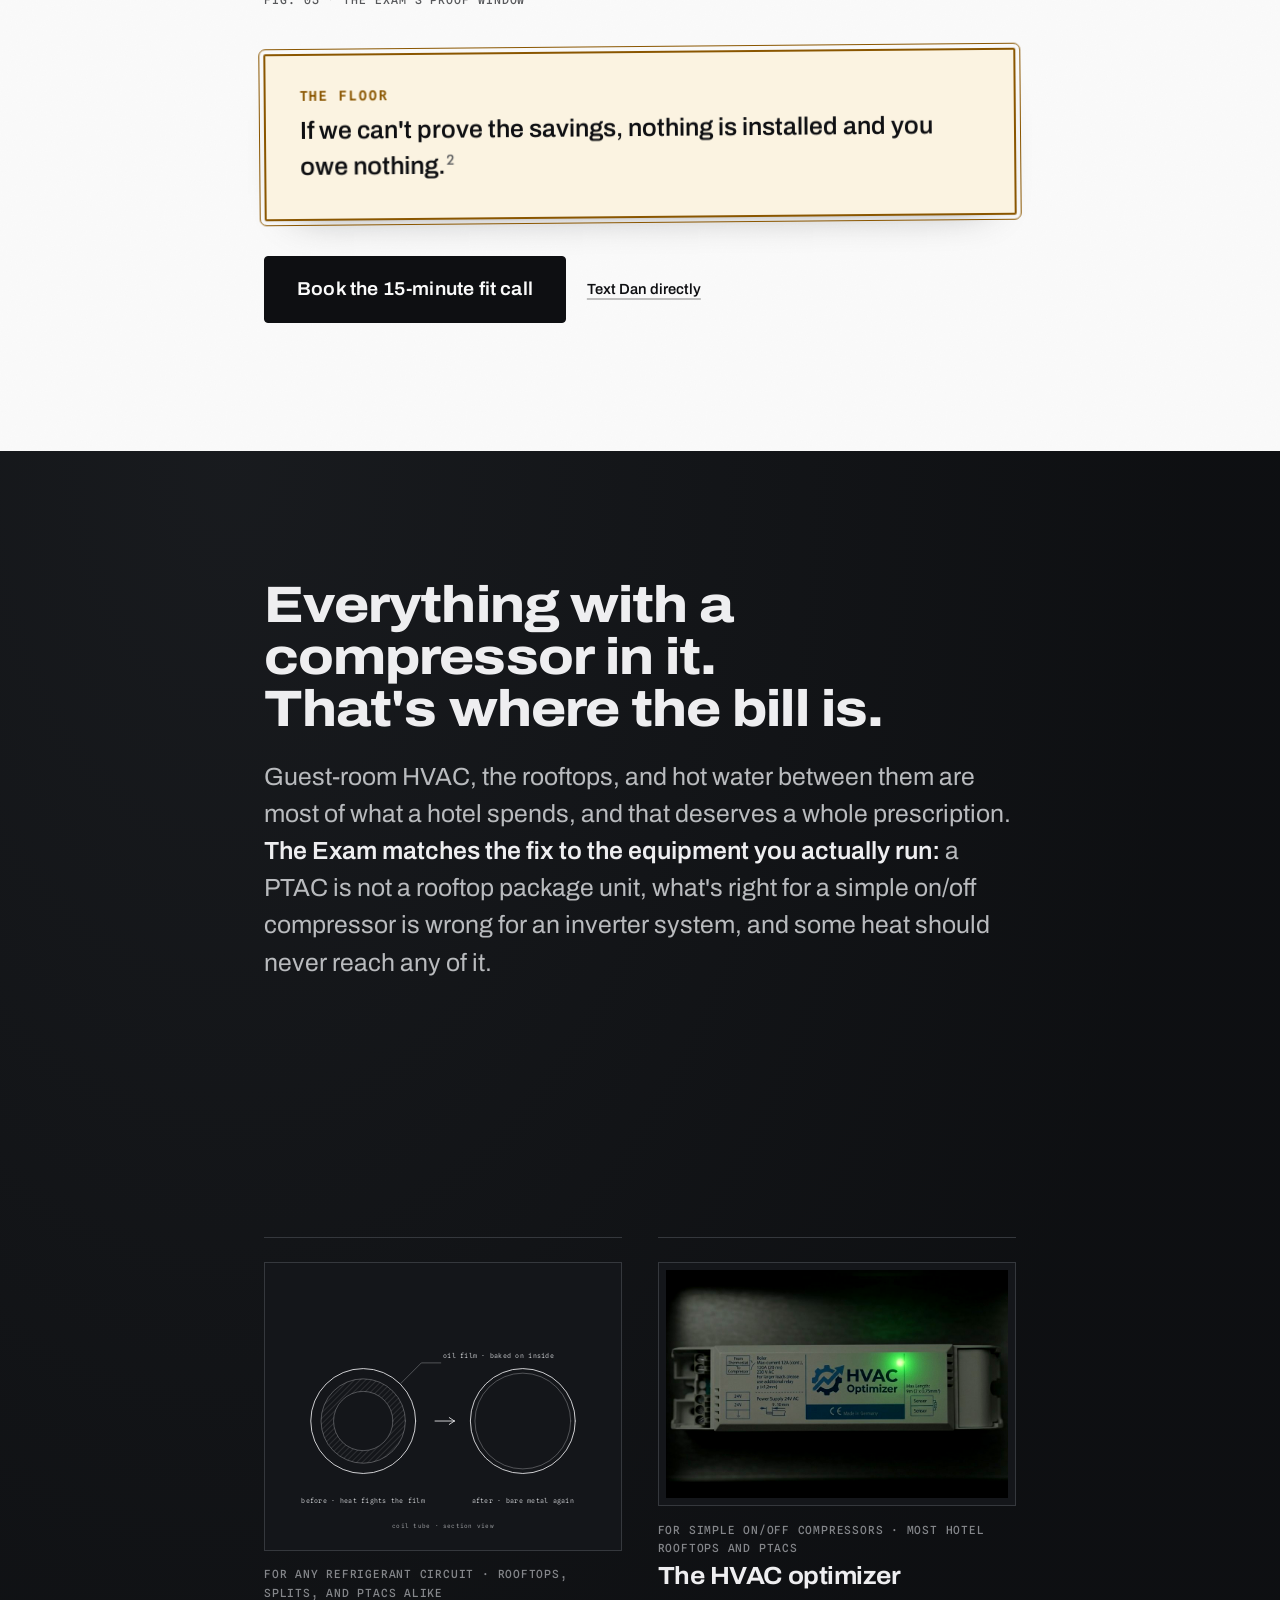
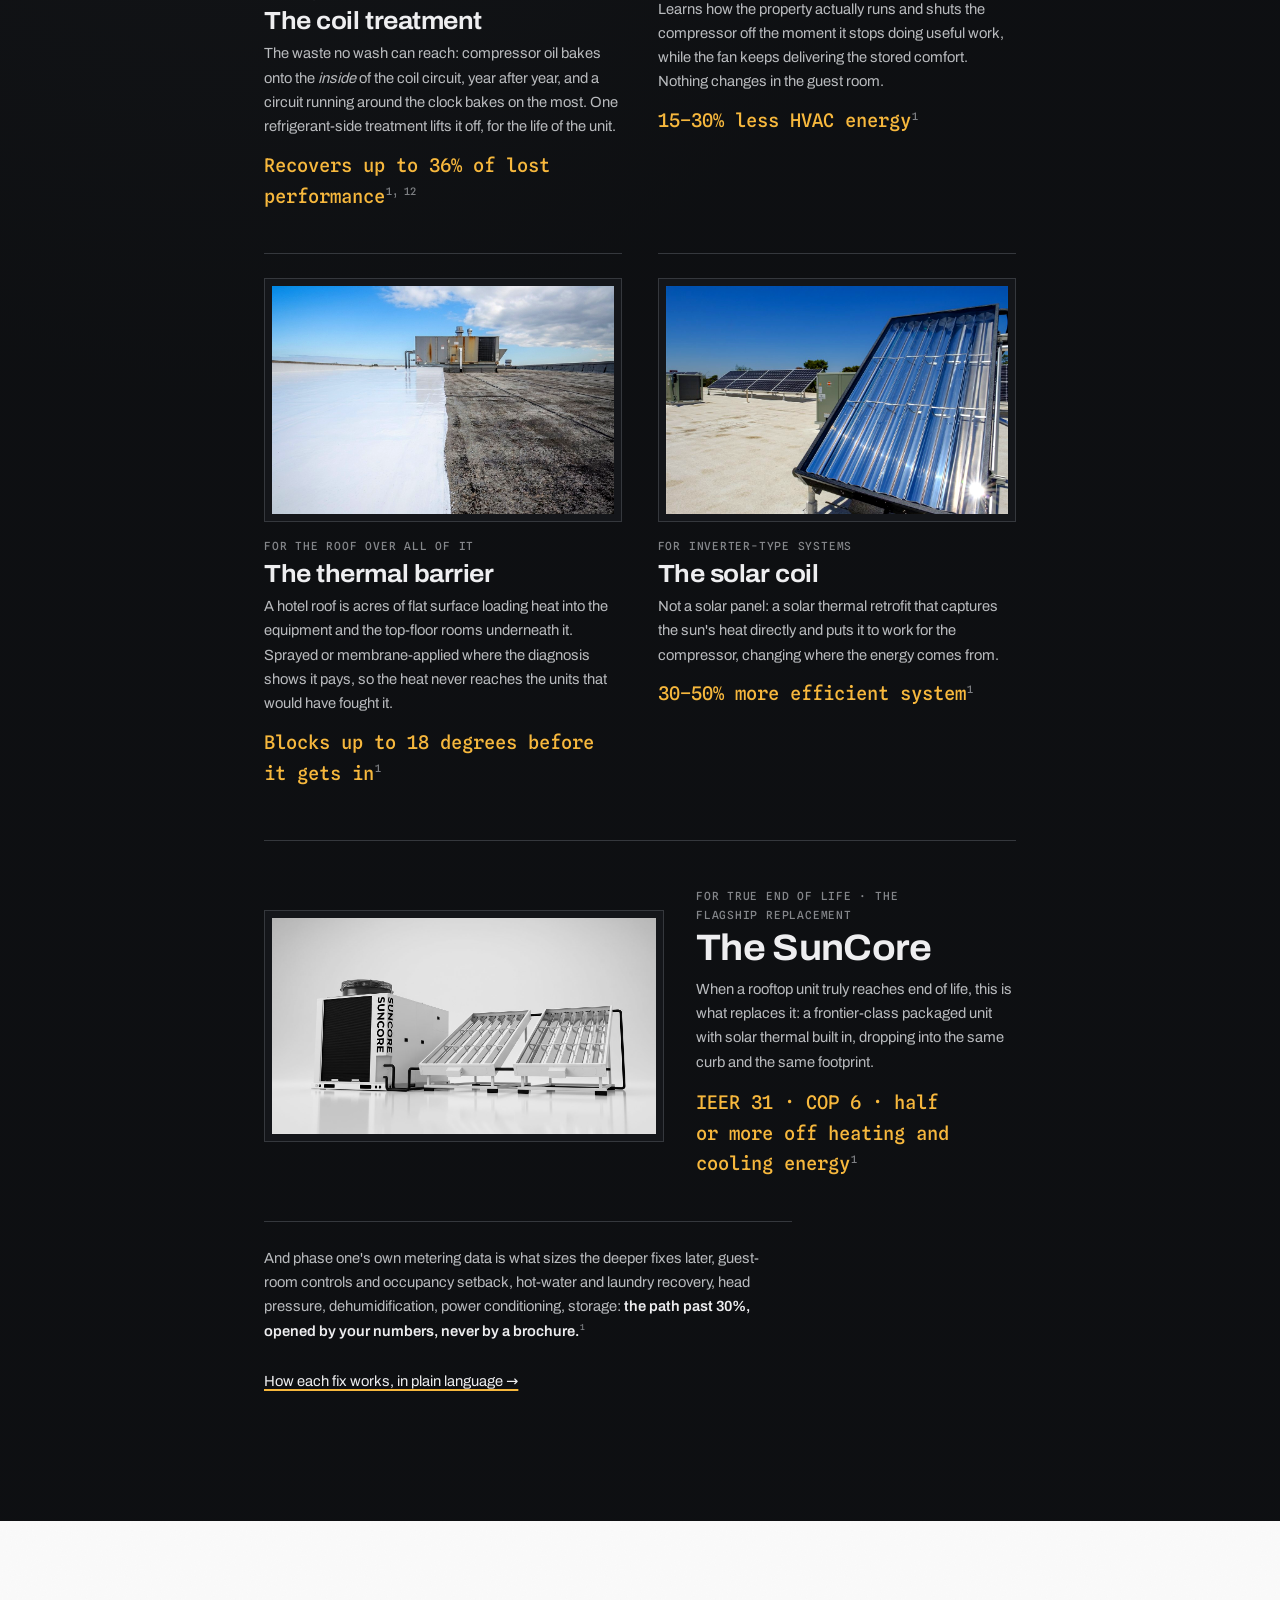
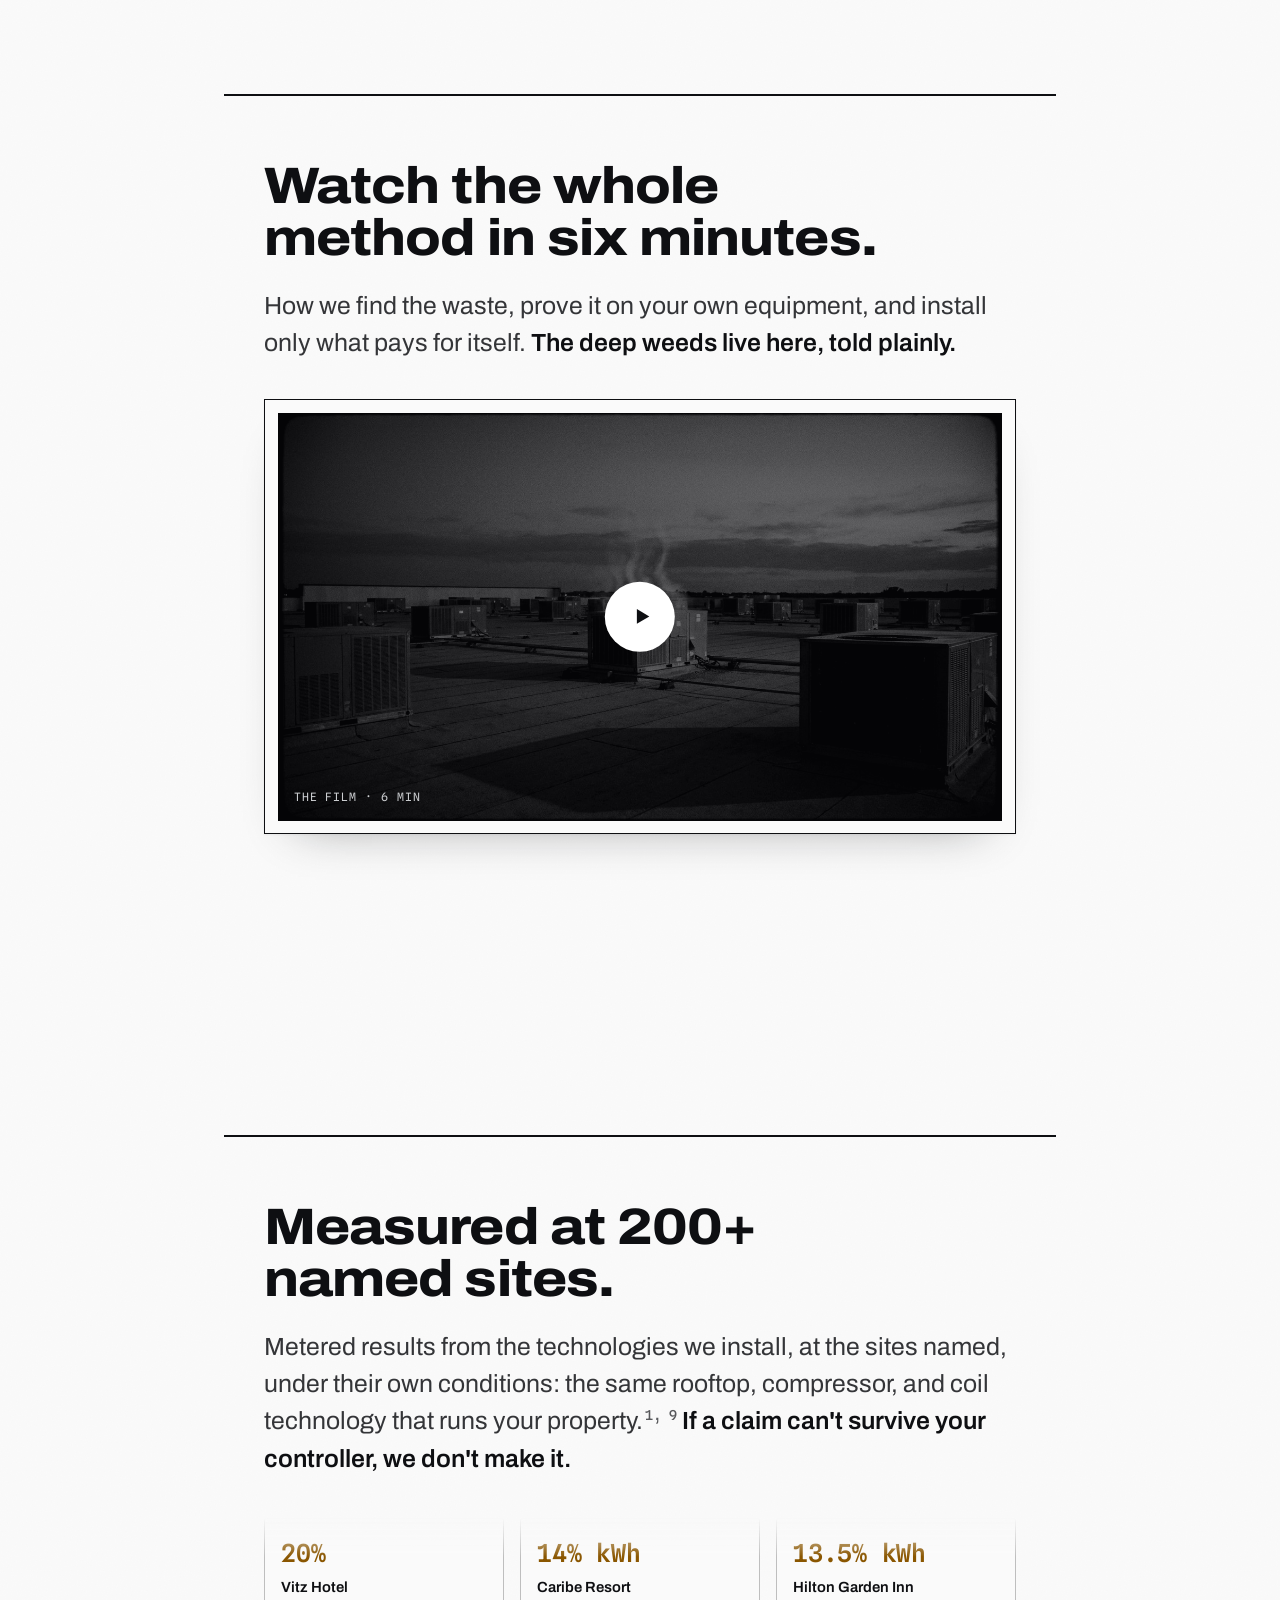
==== commit b4eecd72: "Port pinned scroll-scrub hero: hotel photo B&W to colour as the bill annotates - Wrap hero in .hero-" ====
--- a/index.html
+++ b/index.html
@@ -31,8 +31,13 @@
 
 <main id="main">
 
-  <!-- HERO · the exhibit: a bill, read the way we read it -->
+  <!-- HERO · the exhibit: a bill on a hotel that lights up as you scroll -->
+  <div class="hero-scrolly">
   <section class="hero" id="top" aria-labelledby="hero-h">
+    <div class="hero__media" aria-hidden="true">
+      <img src="assets/img/hero-hotel.jpg" alt="" loading="eager" fetchpriority="high">
+      <div class="hero__scrim"></div>
+    </div>
     <div class="wrap hero__in hero__grid">
       <div class="hero__copy">
         <h1 id="hero-h">Your hotels pay for energy that does no work, then overpay for the energy they actually use.</h1>
@@ -101,7 +106,9 @@
         <figcaption class="bill__cap">Exhibit A &middot; one hotel's month, read the way we read it. Value equivalent at the ~8% cap rate hotels trade at.<sup class="fn"><a href="#notes" aria-label="See note 13">13</a></sup> Figures illustrative.<sup class="fn"><a href="#notes" aria-label="See note 1">1</a></sup></figcaption>
       </figure>
     </div>
-  </section>
+    <div class="scrollcue" aria-hidden="true"><span></span>scroll</div>
+  </section>
+  </div>
 
   <!-- BEAT 1 · THE PROBLEM -->
   <section class="beat" id="problem" aria-labelledby="problem-h">
--- a/assets/site.css
+++ b/assets/site.css
@@ -167,6 +167,56 @@
     linear-gradient(to right, oklch(0.15 0.006 260 / 0.92) 0%, oklch(0.15 0.006 260 / 0.62) 55%, oklch(0.15 0.006 260 / 0.4) 100%),
     linear-gradient(to top, oklch(0.15 0.006 260 / 0.9), transparent 45%);
 }
+/* HERO-B: the specimen bill floats over a darkened, working-hotel photo. Scoped to
+   .hero so the close section's media/scrim are untouched; inert until the hero markup
+   carries a .hero__media element. */
+.hero .hero__media img { filter: grayscale(1) contrast(1.05) brightness(0.55); }
+.hero .hero__scrim {
+  background:
+    linear-gradient(to right, oklch(0.13 0.006 260 / 0.93) 0%, oklch(0.13 0.006 260 / 0.55) 42%, oklch(0.13 0.006 260 / 0.52) 70%, oklch(0.13 0.006 260 / 0.85) 100%),
+    linear-gradient(to top, oklch(0.13 0.006 260 / 0.86), transparent 52%),
+    radial-gradient(95% 78% at 60% 42%, transparent 0%, oklch(0.13 0.006 260 / 0.32) 78%);
+}
+
+/* HERO signature: pinned scroll-scrub. The hotel photo is a colour image shown grayscale
+   at rest; site.js adds .hero-pin on desktop with motion allowed, and one --p (0..1, set
+   on .hero-scrolly) draws the pen marks onto the bill and reveals B&W -> colour while the
+   hero is pinned, then releases. Reduced motion / small screens keep the static resting
+   frame (no pin), so nobody is trapped in a sticky scroll. */
+.hero-scrolly { position: relative; }
+.hero-pin .hero-scrolly { height: 230vh; }
+.hero-pin .hero { position: sticky; top: 0; height: 100svh; min-height: 0; }
+.hero-pin .hero { --rev: clamp(0, calc(var(--p, 0) / 0.55), 1); }
+.hero-pin .hero .hero__media img {
+  filter:
+    grayscale(calc(1 - var(--rev)))
+    saturate(calc(1 + 0.35 * var(--rev)))
+    contrast(1.05)
+    brightness(calc(0.55 + 0.30 * var(--rev)));
+}
+.hero-pin .hero .hero__scrim { opacity: calc(1 - 0.32 * var(--rev)); }
+/* html.hero-pin (not just .hero-pin) so these outrank the equal-specificity .anim-ready
+   load-draw rules; otherwise the timed billDraw would override the scrub. */
+html.hero-pin .bill svg { animation: none; }
+html.hero-pin .bill .mk[pathLength] {
+  animation: none; stroke-dasharray: 1;
+  --s: calc(0.10 + var(--d, 0) * 0.14);
+  stroke-dashoffset: clamp(0, calc(1 - (var(--p, 0) - var(--s)) / 0.16), 1);
+}
+html.hero-pin .bill .mk-t {
+  animation: none;
+  --s: calc(0.17 + var(--d, 0) * 0.14);
+  opacity: clamp(0, calc((var(--p, 0) - var(--s)) / 0.10), 1);
+}
+.scrollcue { display: none; }
+.hero-pin .scrollcue {
+  display: flex; position: absolute; left: 50%; bottom: 26px; transform: translateX(-50%); z-index: 3;
+  gap: 0.5rem; align-items: center;
+  font-family: var(--font-mono); font-size: 11px; letter-spacing: 0.14em; text-transform: uppercase;
+  color: oklch(0.8 0.006 260); opacity: clamp(0, calc(1 - var(--p, 0) * 3), 1); pointer-events: none;
+}
+.hero-pin .scrollcue span { width: 1px; height: 22px; background: currentColor; opacity: 0.6; }
+
 .hero__in, .close__in { position: relative; padding-block: clamp(6rem, 12vh, 9rem); }
 .hero h1 {
   color: white; font-size: var(--step-4); font-weight: 840; font-stretch: 122%;
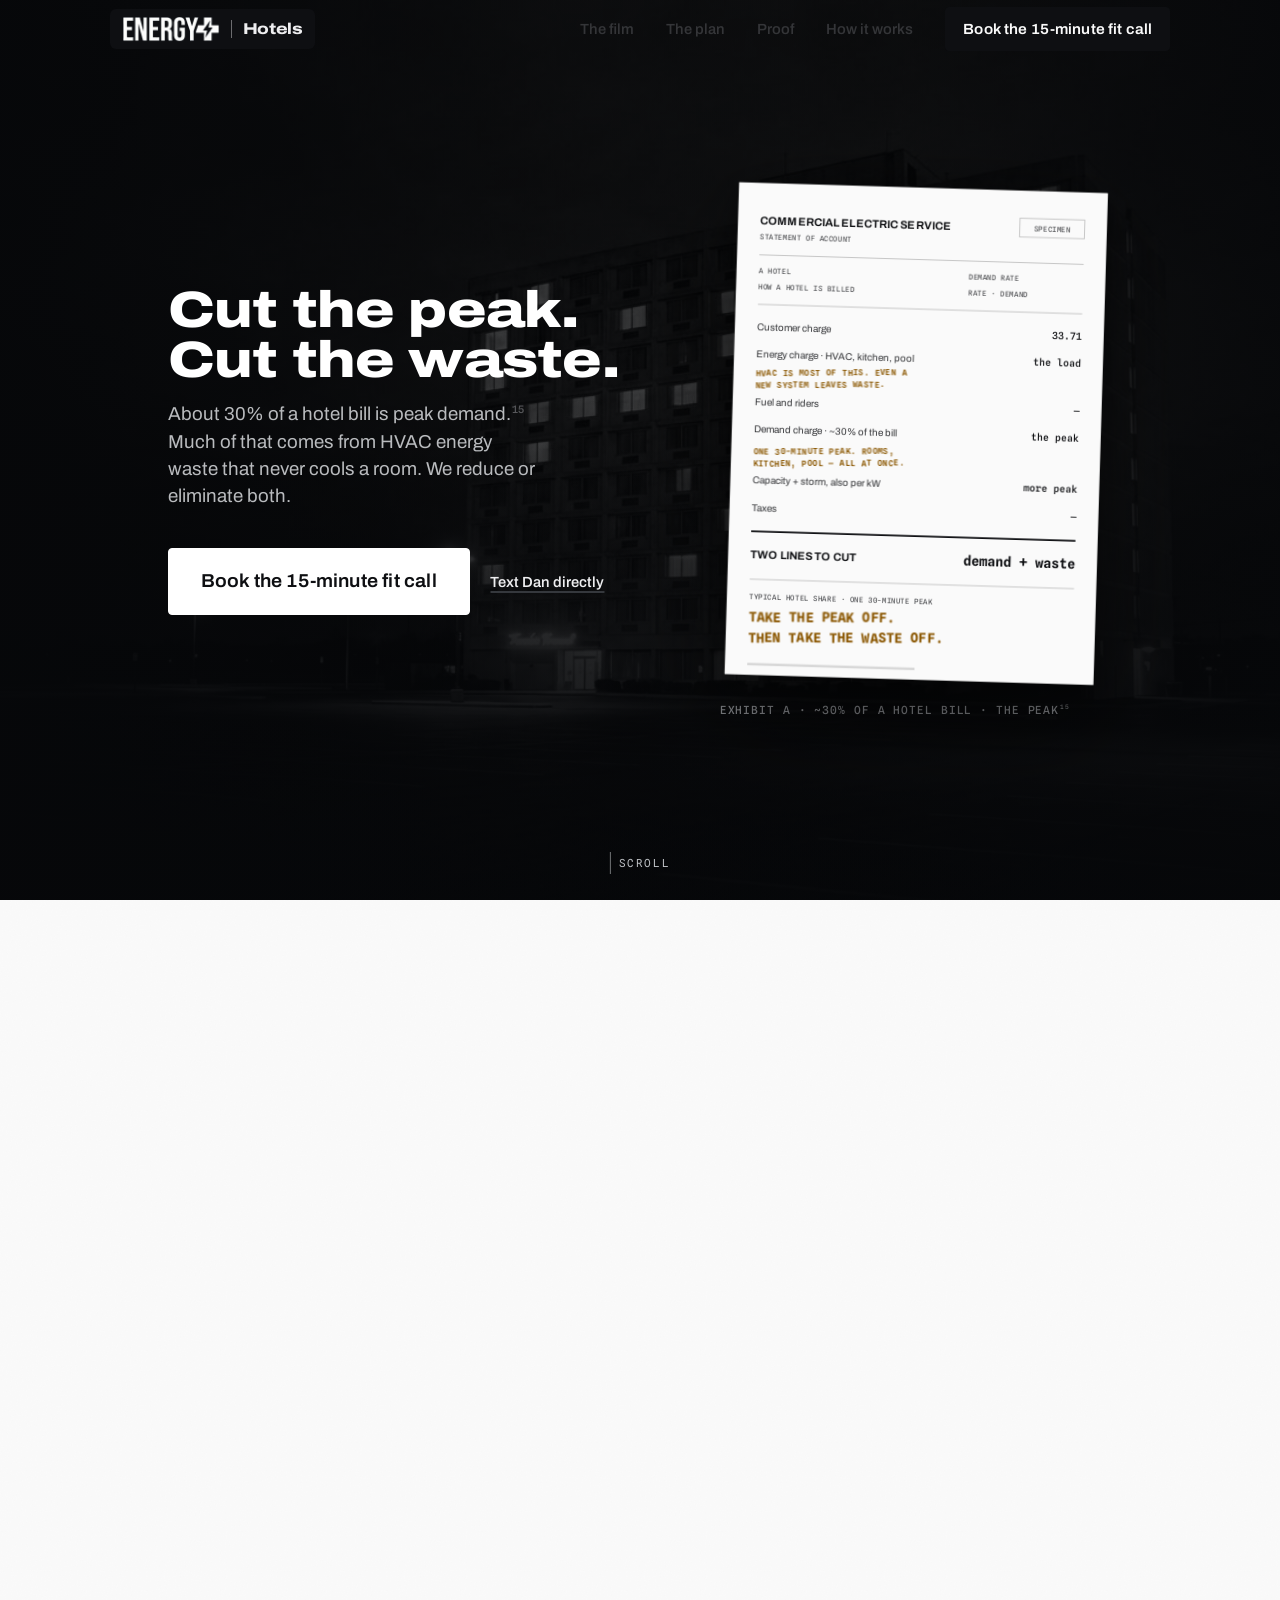
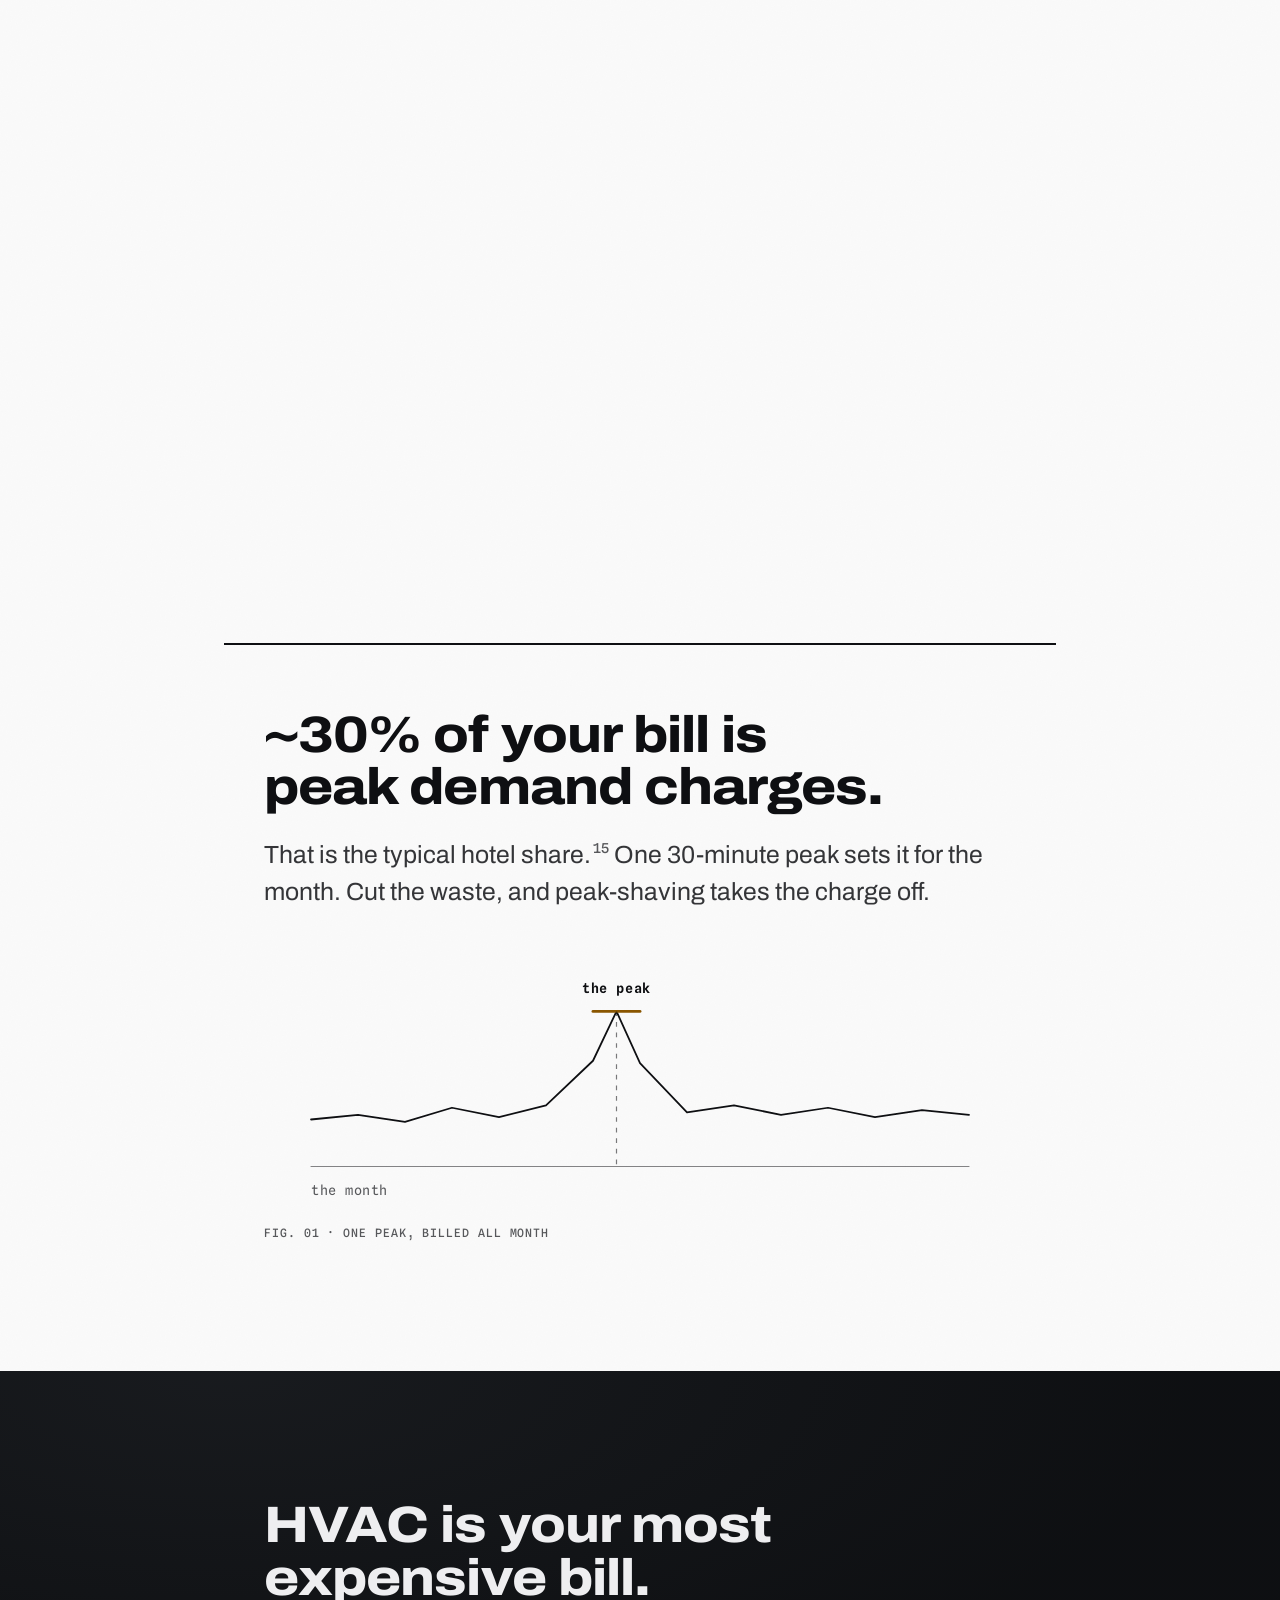
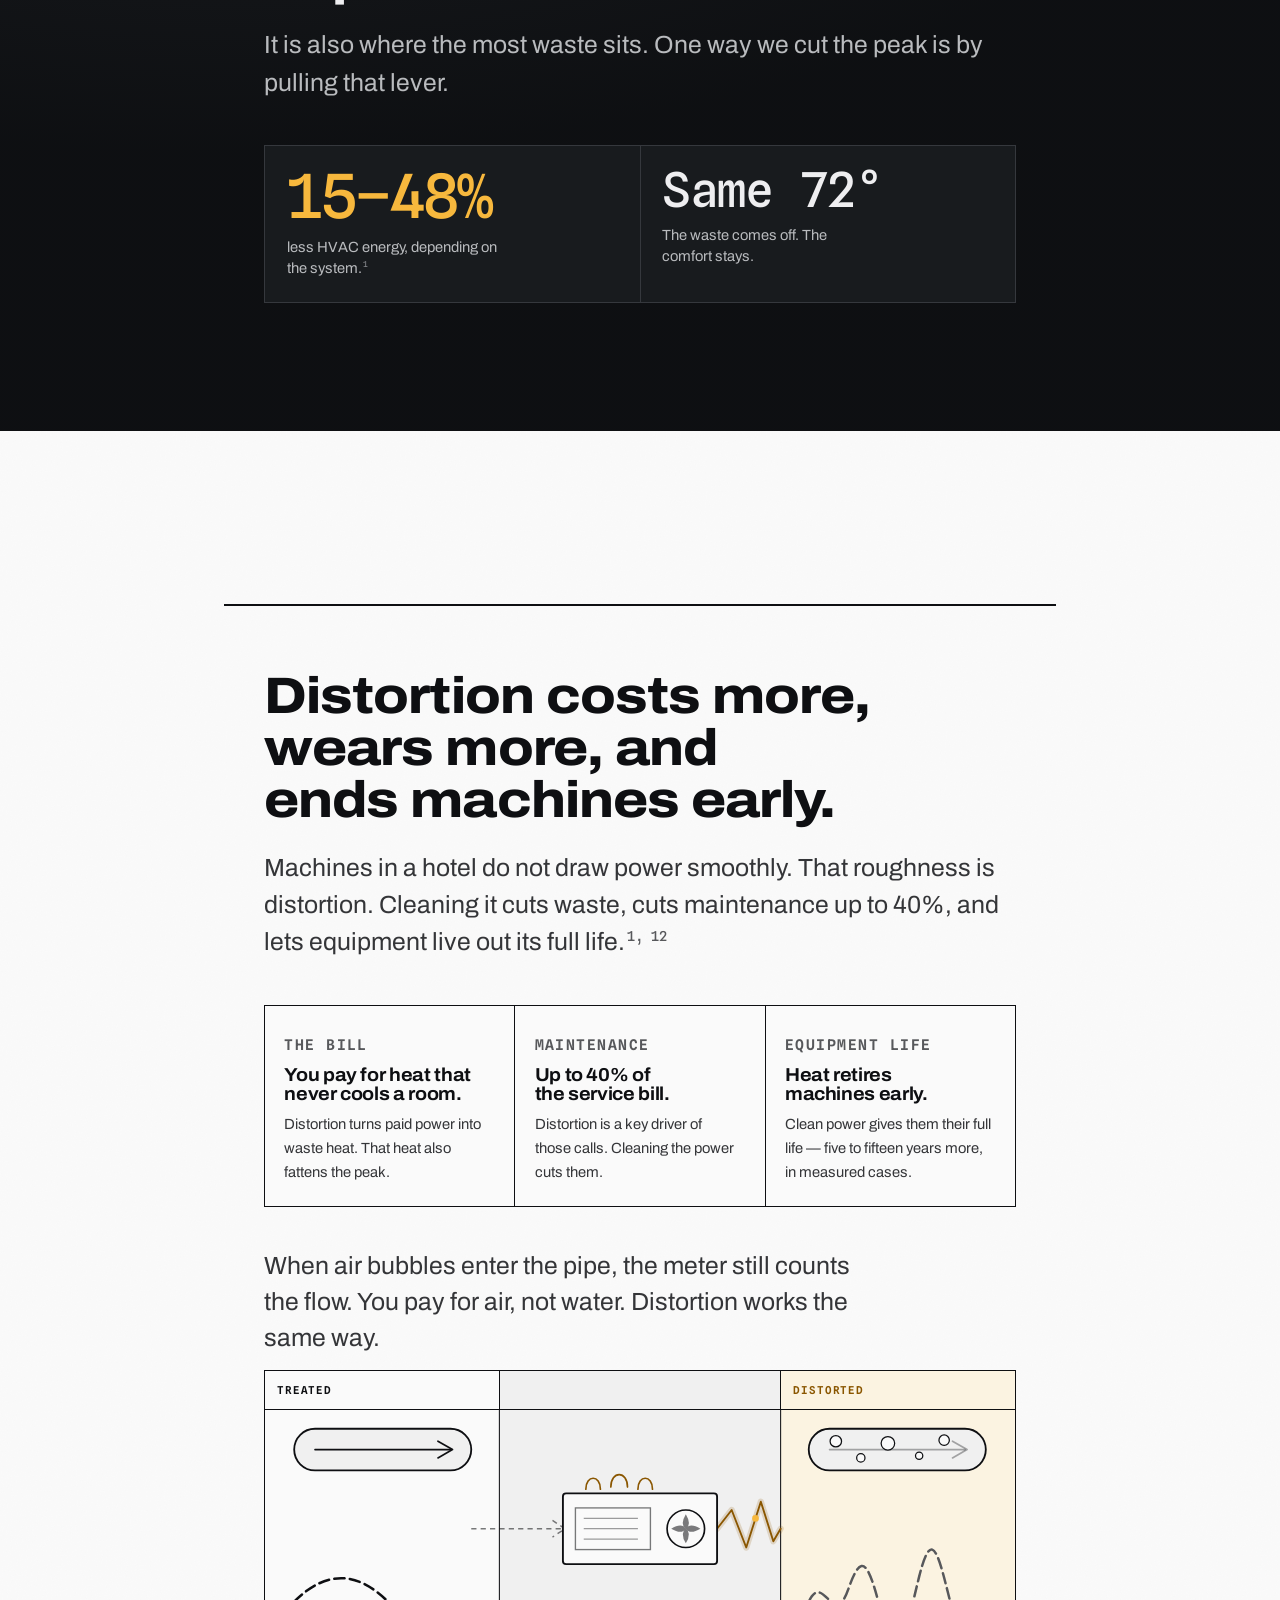
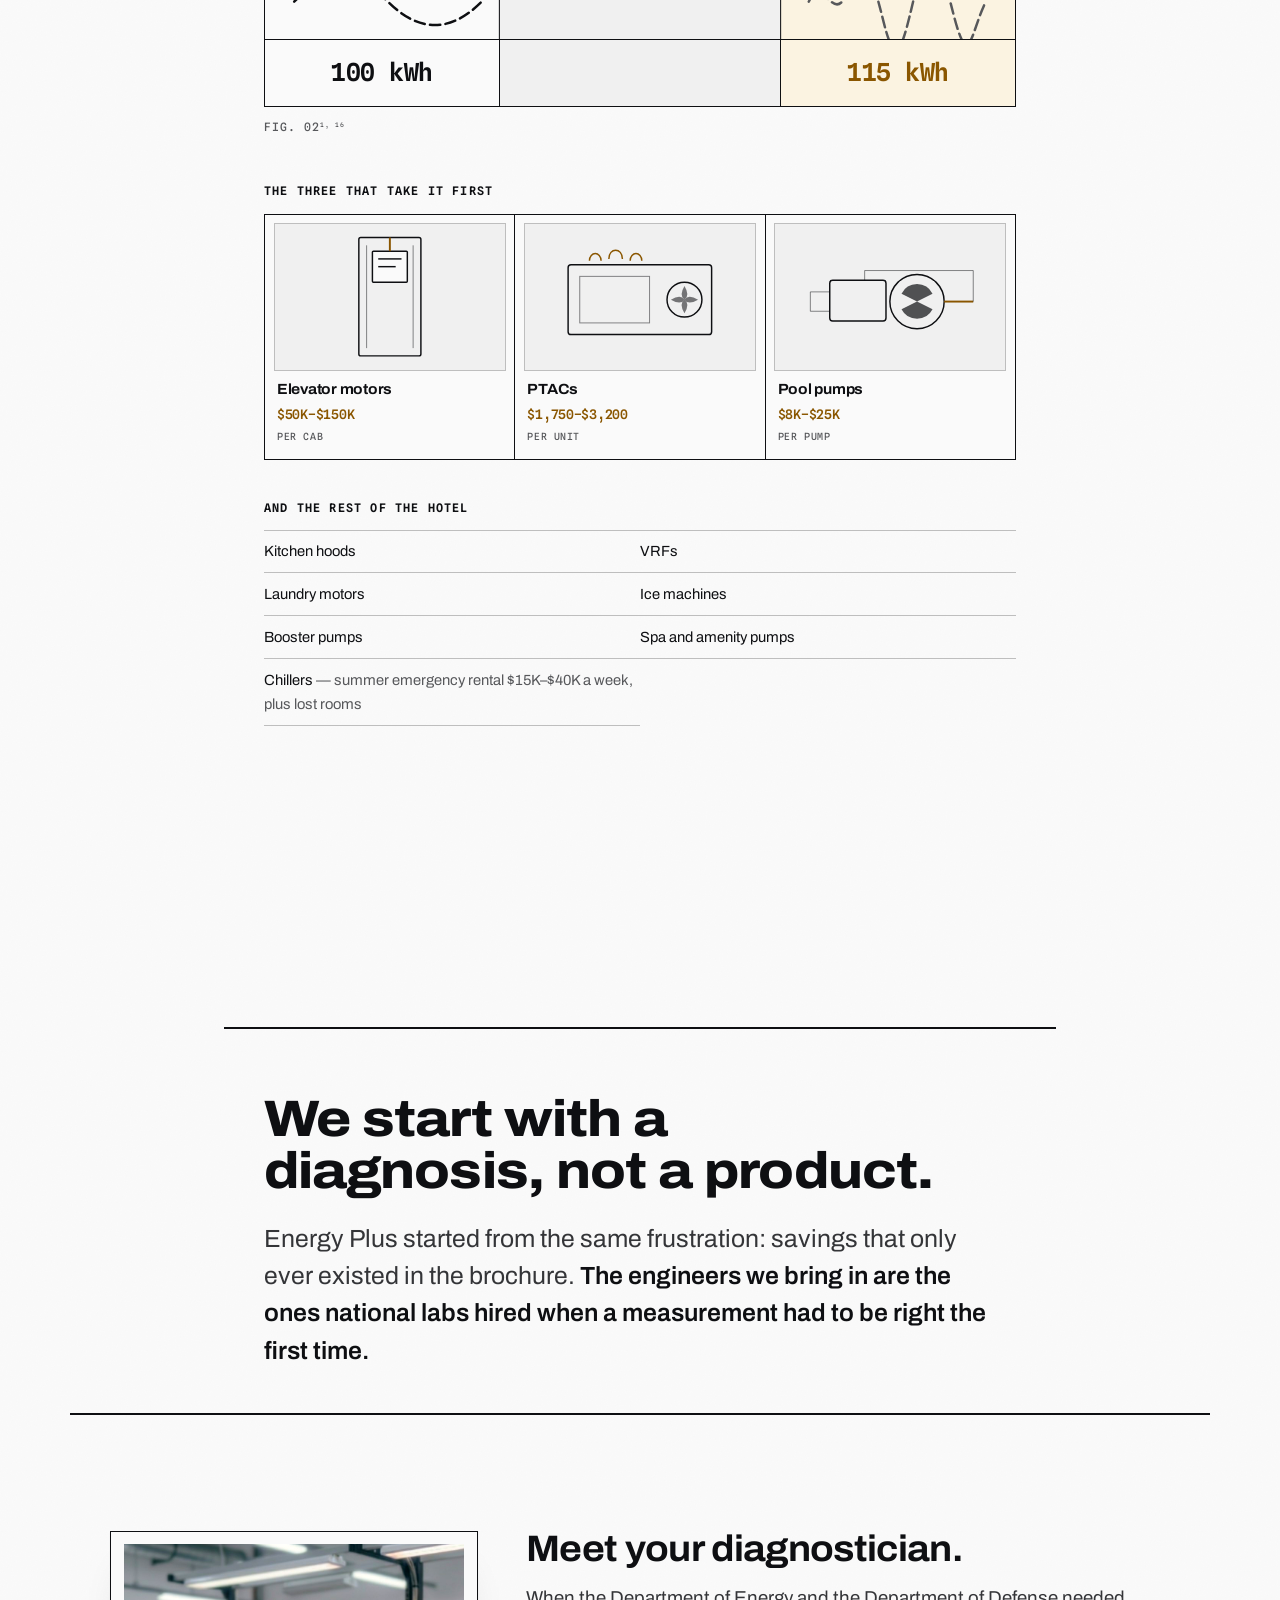
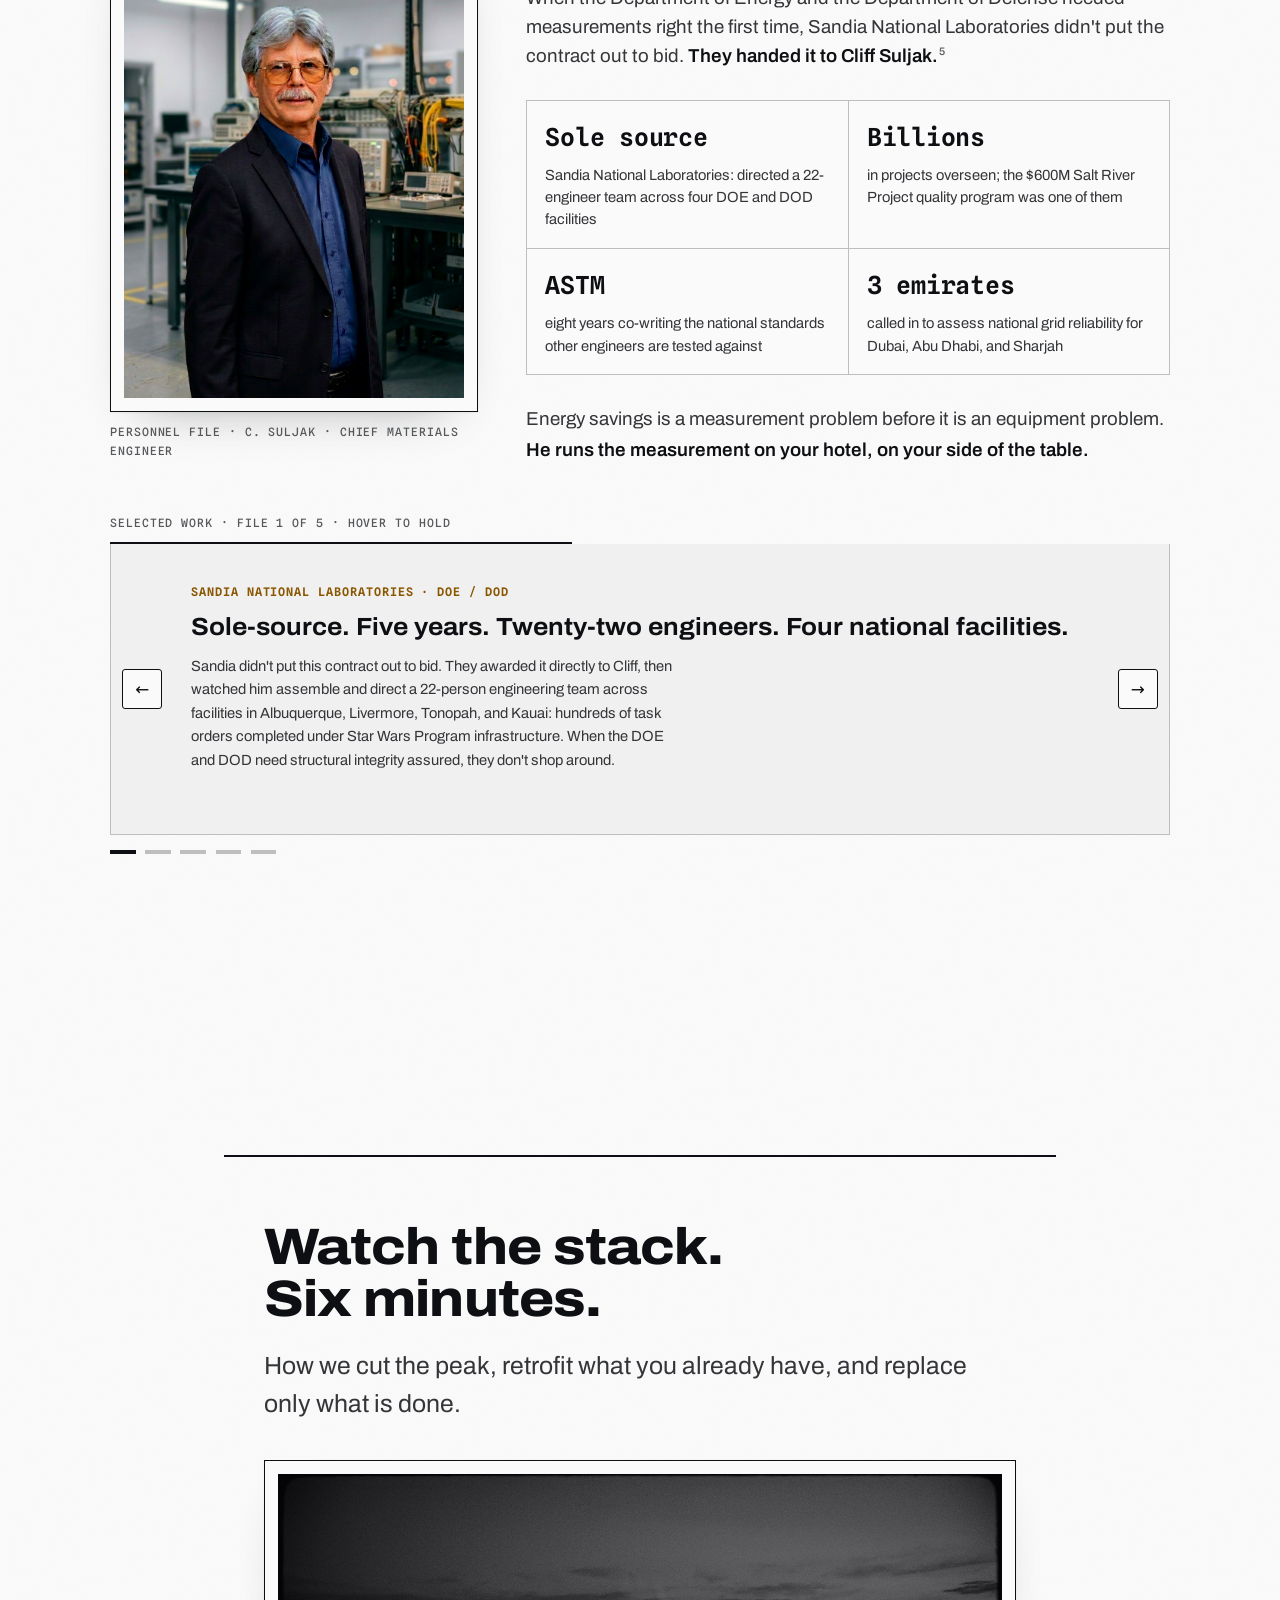
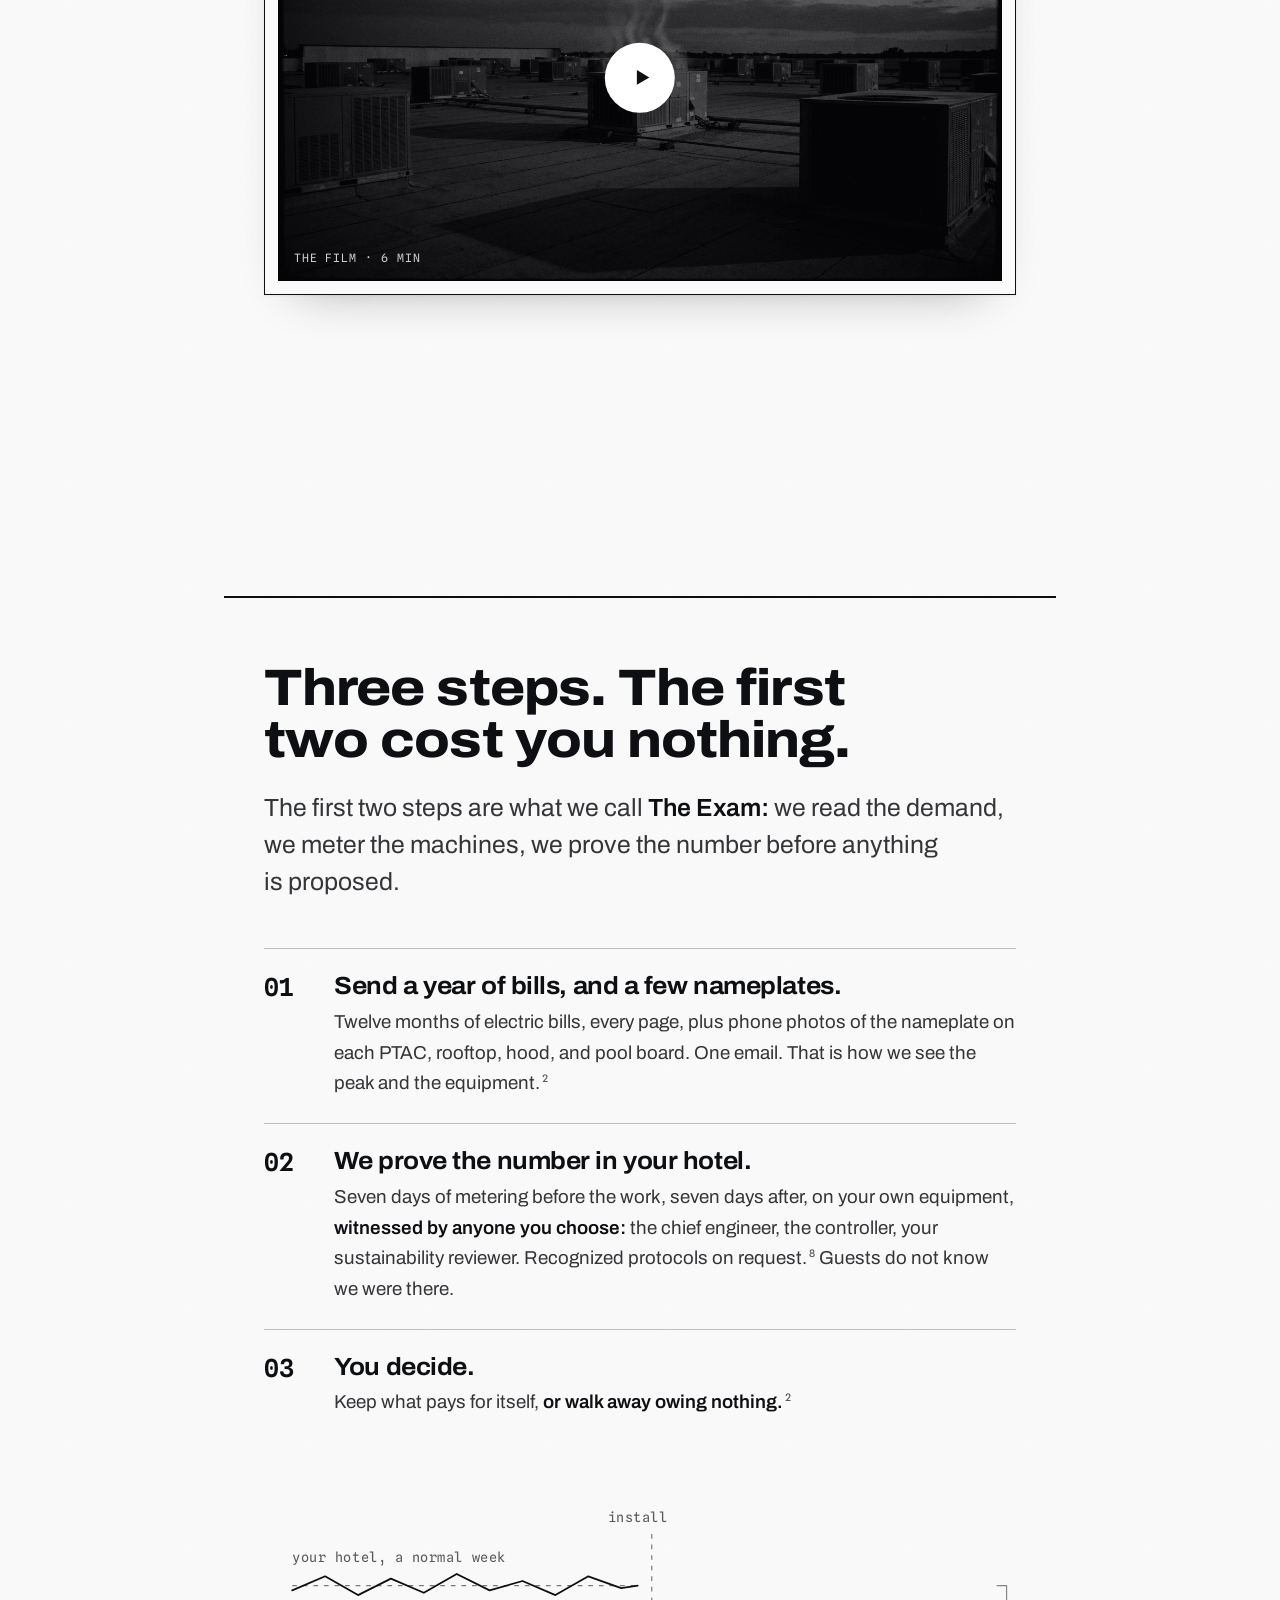
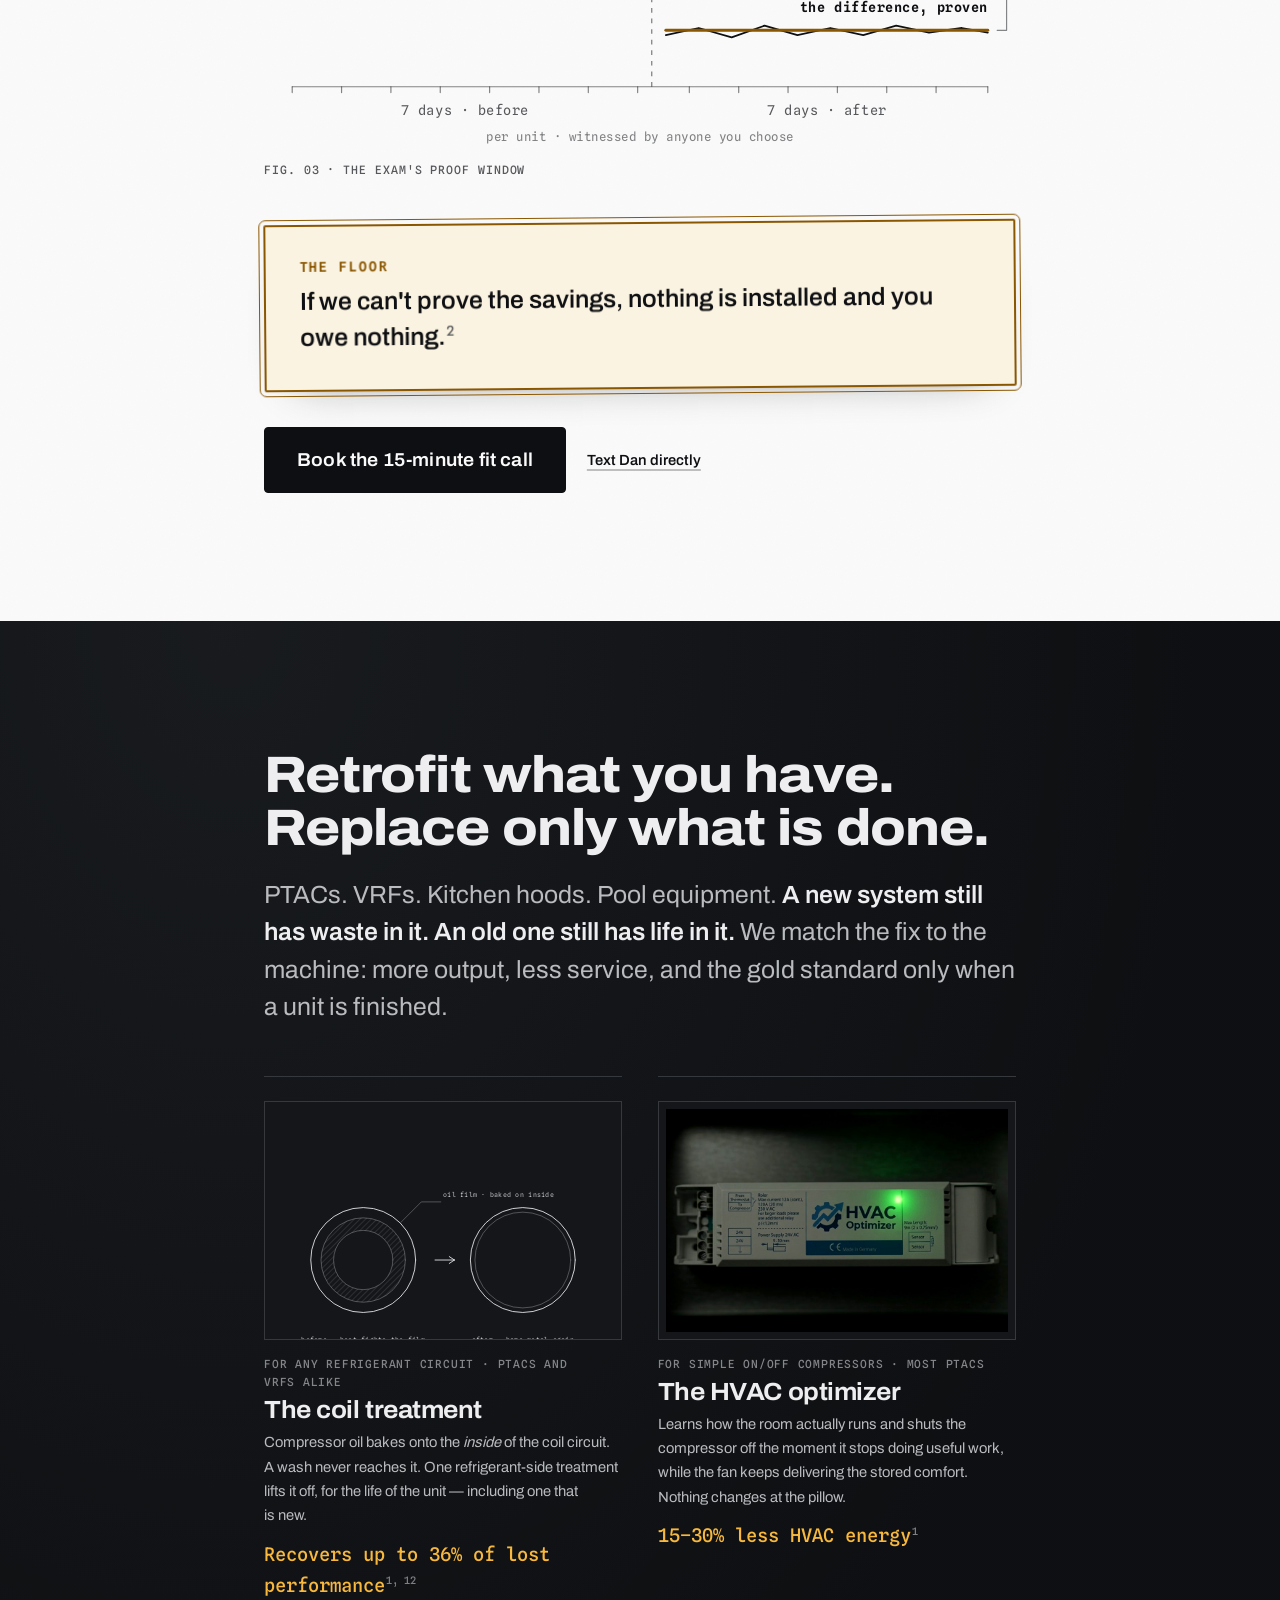
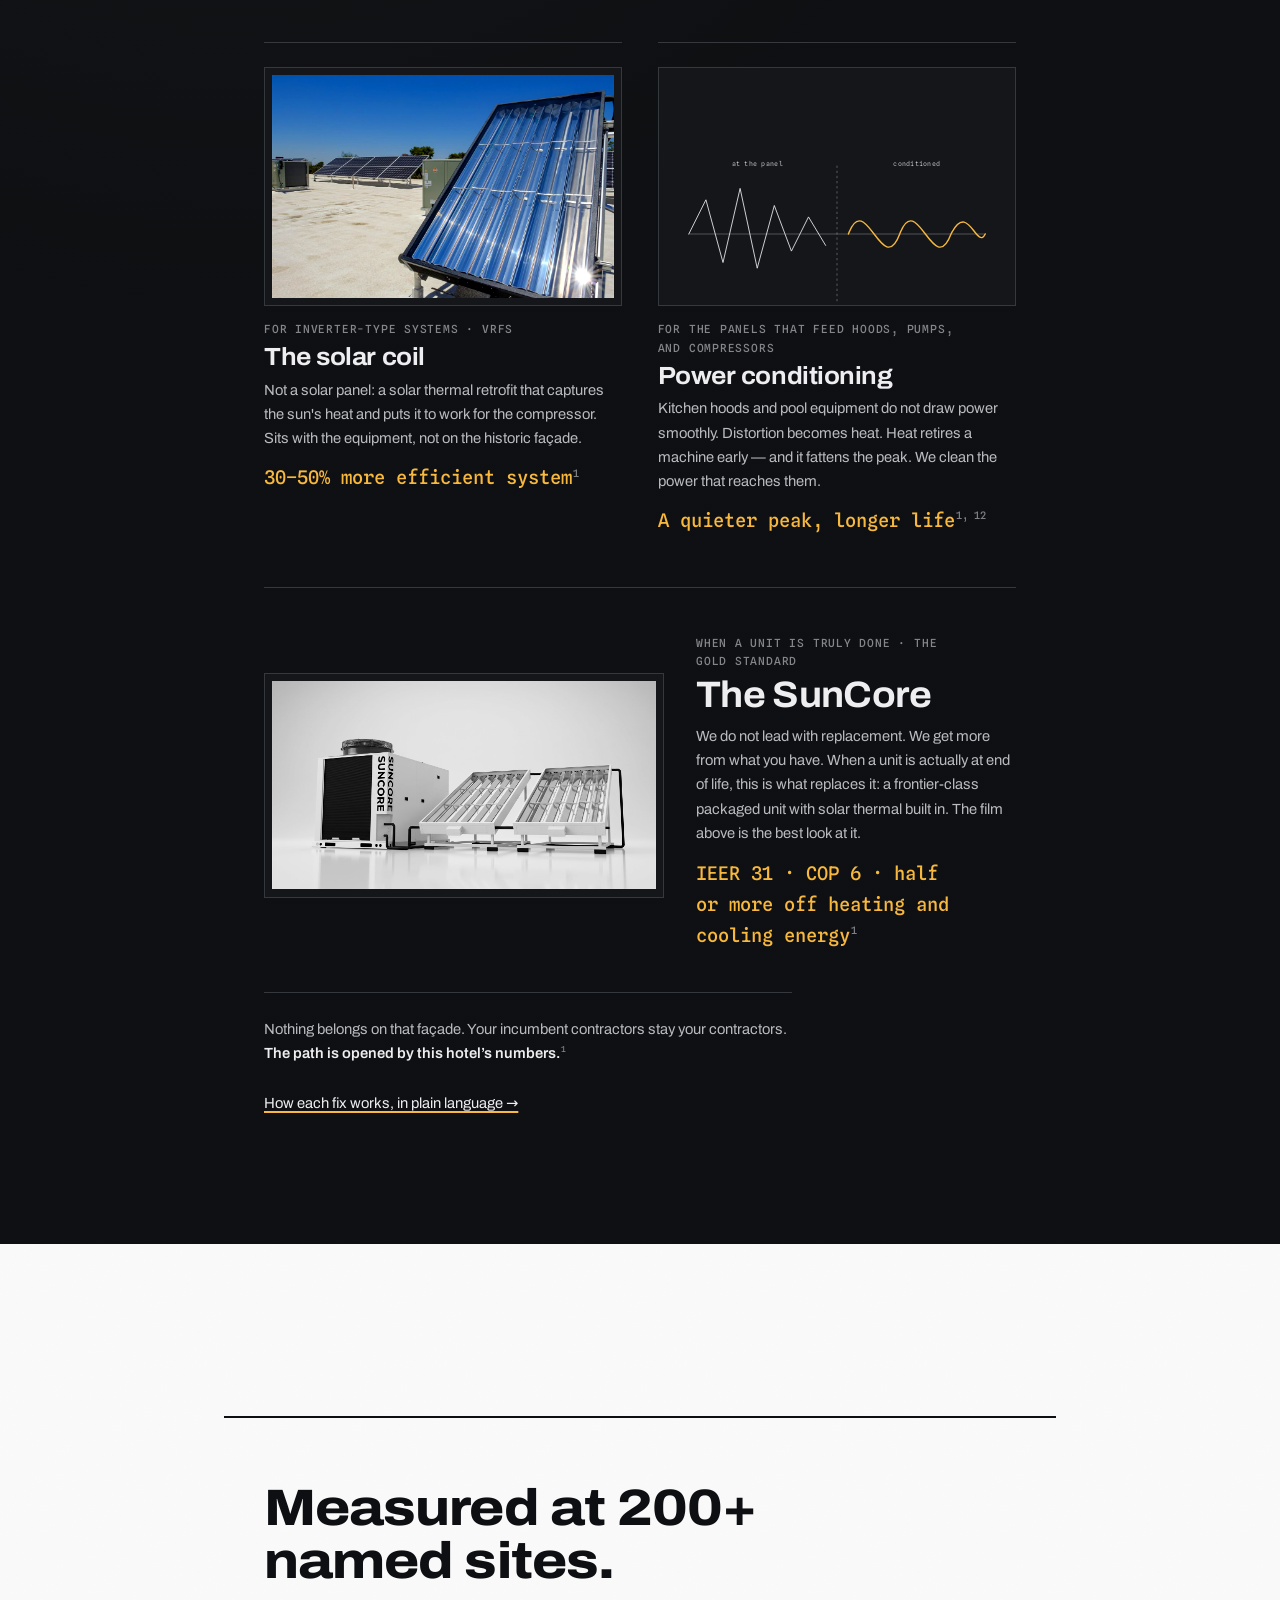
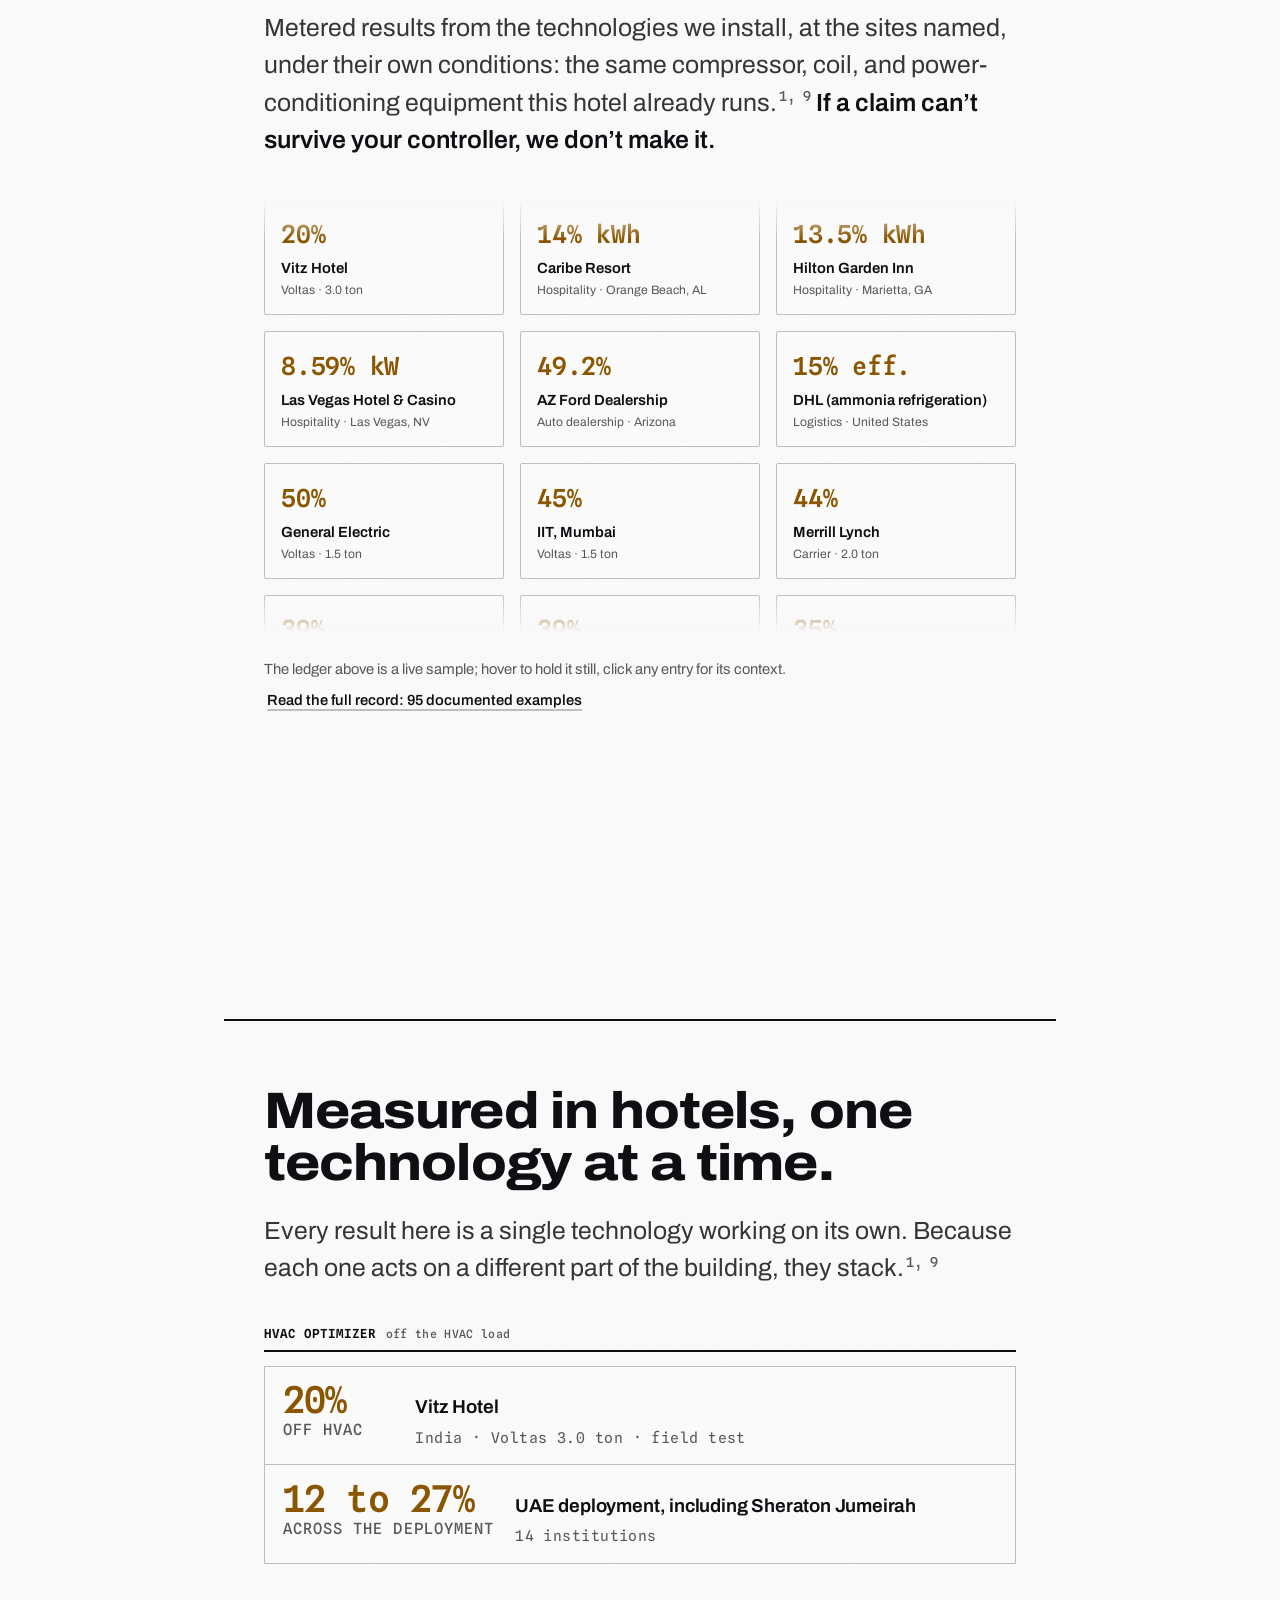
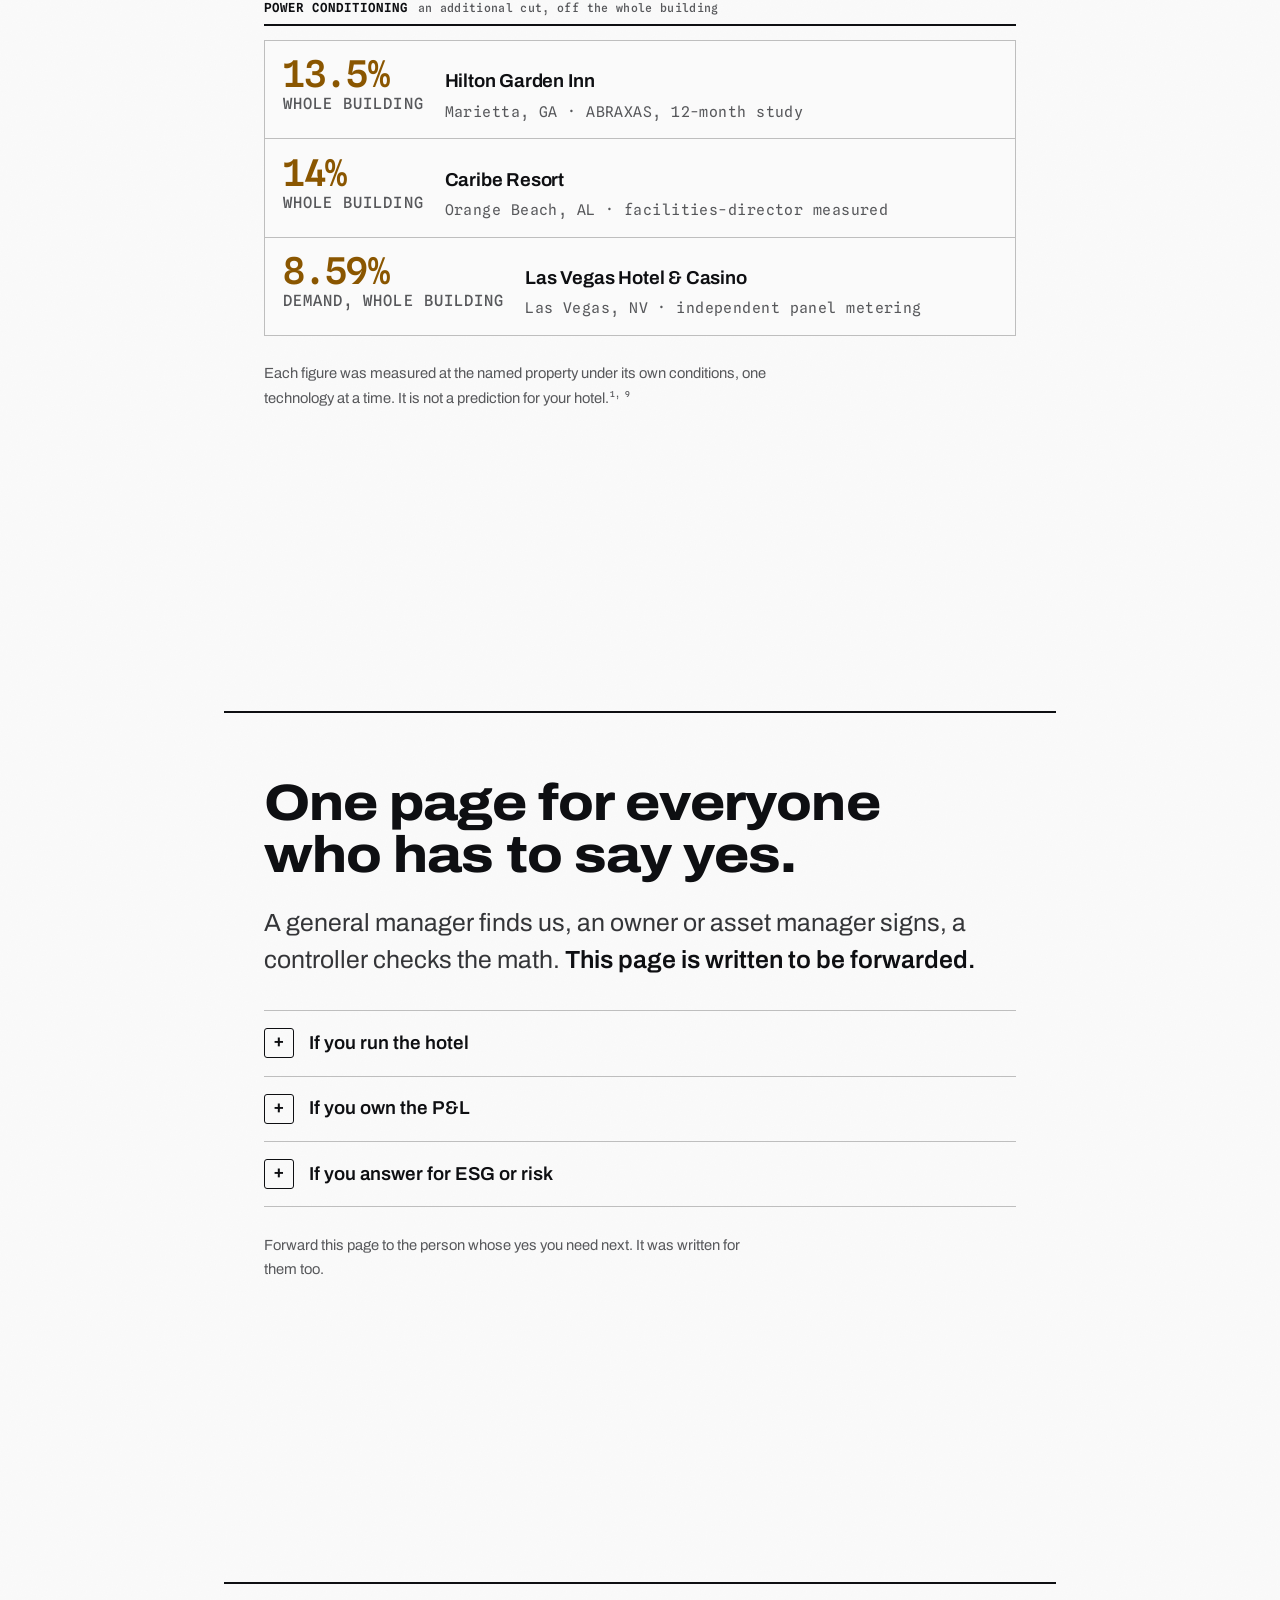
==== commit b7b973af: "Replace /hotels with the Energy Plus hotel Field Report Vineta flow, generic Energy Plus brand, no p" ====
--- a/index.html
+++ b/index.html
@@ -3,11 +3,12 @@
 <head>
 <meta charset="UTF-8">
 <meta name="viewport" content="width=device-width, initial-scale=1.0">
-<title>Energy Plus: cut hotel energy waste and overpayment</title>
-<meta name="description" content="Your hotels pay for energy that does no work, then overpay for the energy they actually use. We find both and fix both. More cash flow, fewer maintenance headaches, without the guesswork.">
-<meta property="og:title" content="Energy Plus: cut hotel energy waste and overpayment">
-<meta property="og:description" content="Your hotels pay for energy that does no work, then overpay for the energy they actually use. We find both and fix both. More cash flow, fewer maintenance headaches, without the guesswork.">
+<title>Energy Plus: cut hotel peak demand and HVAC waste</title>
+<meta name="description" content="About 30% of a hotel bill is peak demand. Much of that comes from HVAC energy waste that never cools a room. We reduce or eliminate both.">
+<meta property="og:title" content="Energy Plus: cut hotel peak demand and HVAC waste">
+<meta property="og:description" content="Peak demand is extra pressure on every bill. HVAC waste is the rest. We take both off.">
 <meta property="og:type" content="website">
+
 <meta name="color-scheme" content="light">
 <meta name="theme-color" content="#fbfbfa">
 <link rel="icon" href="assets/img/energy-plus-logo.png">
@@ -19,8 +20,9 @@
 
 <header class="head" id="head">
   <div class="wrap head__in">
-    <a class="head__mark" href="#top" aria-label="Energy Plus, home"><img src="assets/img/energy-plus-logo.png" alt="Energy Plus" width="104" height="30"></a>
+    <a class="head__mark" href="#top" aria-label="Energy Plus Hotels, home"><img src="assets/img/energy-plus-logo.png" alt="Energy Plus" width="104" height="30"><span class="head__pipe" aria-hidden="true"></span><span class="head__vert">Hotels</span></a>
     <nav class="head__nav" aria-label="Primary">
+      <a href="#film">The film</a>
       <a href="#plan">The plan</a>
       <a href="#proof">Proof</a>
       <a href="how-it-works.html">How it works</a>
@@ -31,7 +33,6 @@
 
 <main id="main">
 
-  <!-- HERO · the exhibit: a bill on a hotel that lights up as you scroll -->
   <div class="hero-scrolly">
   <section class="hero" id="top" aria-labelledby="hero-h">
     <div class="hero__media" aria-hidden="true">
@@ -40,156 +41,279 @@
     </div>
     <div class="wrap hero__in hero__grid">
       <div class="hero__copy">
-        <h1 id="hero-h">Your hotels pay for energy that does no work, then overpay for the energy they actually use.</h1>
-        <p class="hero__lede">We find both and fix both. More cash flow, fewer maintenance headaches, without the guesswork.</p>
+        <h1 id="hero-h">Cut the peak. Cut the waste.</h1>
+        <p class="hero__lede">About 30% of a hotel bill is peak demand.<sup class="fn"><a href="#notes" aria-label="See note 15">15</a></sup> Much of that comes from HVAC energy waste that never cools a room. We reduce or eliminate both.</p>
         <div class="cta" data-cta>
           <button type="button" class="btn btn--lg" data-book>Book the 15-minute fit call</button>
           <button type="button" class="textlink js-sms-toggle" aria-expanded="false">Text Dan directly</button>
         </div>
         <div class="sms" role="group" aria-label="Text the founder">
           <p class="sms__to">To Dan &middot; (864) 777-0688</p>
-          <textarea rows="4" spellcheck="false" aria-label="Message to Dan">Hi Dan, I run facilities for a hotel group and I'd like to see what real energy savings could look like across our properties, without the sales song and dance. What does it take to qualify?</textarea>
+          <textarea rows="4" spellcheck="false" aria-label="Message to Dan">Hi Dan, I run a hotel and I want to see what cutting the peak and the HVAC waste would look like, without the sales song and dance. What does it take to qualify?</textarea>
           <div class="sms__foot">
-            <span class="sms__hint">Opens in your messages, ready to send.</span>
-            <a class="btn btn--sm js-sms-send" href="#" data-phone="+18647770688">Send message</a>
+            <div class="sms__desk">
+              <img class="sms__qr" src="assets/img/text-dan-qr.png" alt="Scan to open a ready-to-send text to Dan" width="140" height="140" loading="lazy">
+              <span class="sms__hint">Scan with your phone. Number and message are already filled in.</span>
+            </div>
+            <span class="sms__hint sms__hint--phone">Opens in your messages, ready to send.</span>
+            <a class="btn btn--sm js-sms-send sms__send" href="#" data-phone="+18647770688">Send message</a>
           </div>
         </div>
       </div>
       <figure class="bill">
         <svg viewBox="0 0 460 592" role="img" aria-labelledby="bill-t">
-          <title id="bill-t">One hotel's monthly electric bill, marked up the way we read it: guest-room HVAC and hot water are most of the energy charge and never shut off, the demand charge is set by the worst 15 minutes of the month when the whole property peaks at once, and at the roughly 8% capitalization rate hotels trade at, the waste inside this one bill is worth a multiple of itself in property value.</title>
+          <title id="bill-t">How a hotel electric bill is typically structured: peak demand is about 30% of the bill, set by the single worst interval of the month, and the energy charge is mostly HVAC. Both lines come off.</title>
           <rect class="paper" x="14" y="8" width="432" height="576"/>
           <text class="bt" x="40" y="56">COMMERCIAL ELECTRIC SERVICE</text>
           <text class="meta" x="40" y="74">STATEMENT OF ACCOUNT</text>
           <rect class="tag" x="344" y="40" width="76" height="22"/>
           <text class="meta" x="382" y="54.5" text-anchor="middle">SPECIMEN</text>
           <line class="rule" x1="40" y1="92" x2="420" y2="92"/>
-          <text class="meta" x="40" y="114">ACCOUNT &middot;&middot;&middot;&middot;0146 &middot; PROPERTY 114</text>
-          <text class="meta" x="286" y="114">RATE &middot; LGS-2</text>
-          <text class="meta" x="40" y="132">PERIOD &middot; JUL 01&ndash;JUL 31</text>
-          <text class="meta" x="286" y="132">METER &middot; 4K-20881</text>
+          <text class="meta" x="40" y="114">A HOTEL</text>
+          <text class="meta" x="286" y="114">DEMAND RATE</text>
+          <text class="meta" x="40" y="132">HOW A HOTEL IS BILLED</text>
+          <text class="meta" x="286" y="132">RATE &middot; DEMAND</text>
           <line class="rule" x1="40" y1="150" x2="420" y2="150"/>
           <text class="row" x="40" y="180">Customer charge</text>
-          <text class="amt" x="420" y="180" text-anchor="end">88.00</text>
-          <text class="row" x="40" y="212">Energy charge &middot; 214,680 kWh</text>
-          <text class="amt" x="420" y="212" text-anchor="end">18,033.12</text>
-          <text class="row" x="40" y="268">Fuel cost adjustment</text>
-          <text class="amt" x="420" y="268" text-anchor="end">1,499.84</text>
-          <text class="row" x="40" y="300">Demand charge &middot; 486 kW</text>
-          <text class="amt" x="420" y="300" text-anchor="end">8,942.40</text>
-          <text class="row" x="40" y="360">Power factor adjustment</text>
-          <text class="amt" x="420" y="360" text-anchor="end">366.20</text>
-          <text class="row" x="40" y="392">Taxes and riders</text>
-          <text class="amt" x="420" y="392" text-anchor="end">2,015.66</text>
+          <text class="amt" x="420" y="180" text-anchor="end">33.71</text>
+          <text class="row" x="40" y="212">Energy charge &middot; HVAC, kitchen, pool</text>
+          <text class="amt" x="420" y="212" text-anchor="end">the load</text>
+          <text class="row" x="40" y="268">Fuel and riders</text>
+          <text class="amt" x="420" y="268" text-anchor="end">&mdash;</text>
+          <text class="row" x="40" y="300">Demand charge &middot; ~30% of the bill</text>
+          <text class="amt" x="420" y="300" text-anchor="end">the peak</text>
+          <text class="row" x="40" y="360">Capacity + storm, also per kW</text>
+          <text class="amt" x="420" y="360" text-anchor="end">more peak</text>
+          <text class="row" x="40" y="392">Taxes</text>
+          <text class="amt" x="420" y="392" text-anchor="end">&mdash;</text>
           <line class="rule rule--ink" x1="40" y1="416" x2="420" y2="416"/>
-          <text class="bt" x="40" y="448">TOTAL DUE</text>
-          <text class="amt amt--total" x="420" y="449" text-anchor="end">$30,945.22</text>
+          <text class="bt" x="40" y="448">TWO LINES TO CUT</text>
+          <text class="amt amt--total" x="420" y="449" text-anchor="end">demand + waste</text>
           <line class="rule" x1="40" y1="472" x2="420" y2="472"/>
-          <text class="meta" x="40" y="496">INTERVAL DATA ON FILE &middot; 2,976 READINGS &middot; 15-MIN</text>
+          <text class="meta" x="40" y="496">TYPICAL HOTEL SHARE &middot; ONE 30-MINUTE PEAK</text>
           <rect class="fine" x="40" y="570" width="196" height="3"/>
-          <!-- the pen · mark 1: the energy charge -->
           <path class="mk" pathLength="1" style="--d:0" d="M336 221 C 358 226, 398 223, 423 219"/>
           <path class="mk" pathLength="1" style="--d:0" d="M196 233 C 248 240, 296 233, 328 224 M328 224 l -8.5 -1.5 M328 224 l -3.5 7.5"/>
-          <text class="mk-t" x="40" y="234" style="--d:0" transform="rotate(-2 40 234)">ROOM HVAC + HOT WATER IS MOST OF THIS</text>
-          <text class="mk-t" x="40" y="248" style="--d:0" transform="rotate(-2 40 248)">AND IT RUNS EVERY HOUR</text>
-          <!-- mark 2: the demand charge -->
+          <text class="mk-t" x="40" y="234" style="--d:0" transform="rotate(-2 40 234)">HVAC IS MOST OF THIS. EVEN A</text>
+          <text class="mk-t" x="40" y="248" style="--d:0" transform="rotate(-2 40 248)">NEW SYSTEM LEAVES WASTE.</text>
           <path class="mk" pathLength="1" style="--d:1" d="M352 296 C 350 281, 428 279, 430 294 C 432 310, 353 313, 351 298 C 350 287, 370 283, 392 282"/>
           <path class="mk" pathLength="1" style="--d:1" d="M282 322 C 310 320, 332 314, 347 306 M347 306 l -8.5 0.5 M347 306 l -4.5 7"/>
-          <text class="mk-t" x="40" y="326" style="--d:1" transform="rotate(-2 40 326)">YOUR WORST 15 MINUTES: THE MORNING</text>
-          <text class="mk-t" x="40" y="340" style="--d:1" transform="rotate(-2 40 340)">RUSH, EVERY SYSTEM AT ONCE</text>
-          <!-- mark 3: what the total really is, annualized -->
+          <text class="mk-t" x="40" y="326" style="--d:1" transform="rotate(-2 40 326)">ONE 30-MINUTE PEAK. ROOMS,</text>
+          <text class="mk-t" x="40" y="340" style="--d:1" transform="rotate(-2 40 340)">KITCHEN, POOL &mdash; ALL AT ONCE.</text>
           <path class="mk" pathLength="1" style="--d:2" d="M330 461 C 356 467, 396 464, 424 459"/>
           <path class="mk" pathLength="1" style="--d:2" d="M244 524 C 296 522, 346 500, 370 472 M370 472 l -9 1.5 M370 472 l -1.5 9"/>
-          <text class="mk-t mk-t--big" x="40" y="522" style="--d:2" transform="rotate(-1.5 40 522)">&asymp; $371K A YEAR. ONE HOTEL.</text>
-          <text class="mk-t mk-t--big" x="40" y="546" style="--d:2" transform="rotate(-1.5 40 546)">AND THE WASTE CAPITALIZES.</text>
+          <text class="mk-t mk-t--big" x="40" y="522" style="--d:2" transform="rotate(-1.5 40 522)">TAKE THE PEAK OFF.</text>
+          <text class="mk-t mk-t--big" x="40" y="546" style="--d:2" transform="rotate(-1.5 40 546)">THEN TAKE THE WASTE OFF.</text>
         </svg>
-        <figcaption class="bill__cap">Exhibit A &middot; one hotel's month, read the way we read it. Value equivalent at the ~8% cap rate hotels trade at.<sup class="fn"><a href="#notes" aria-label="See note 13">13</a></sup> Figures illustrative.<sup class="fn"><a href="#notes" aria-label="See note 1">1</a></sup></figcaption>
+        <figcaption class="bill__cap">Exhibit A &middot; ~30% of a hotel bill &middot; the peak<sup class="fn"><a href="#notes" aria-label="See note 15">15</a></sup></figcaption>
       </figure>
     </div>
     <div class="scrollcue" aria-hidden="true"><span></span>scroll</div>
   </section>
   </div>
 
-  <!-- BEAT 1 · THE PROBLEM -->
-  <section class="beat" id="problem" aria-labelledby="problem-h">
-    <div class="wrap beat__grid">
-      <p class="monument" aria-hidden="true">12.5<span class="monument__unit">&times;</span></p>
-      <div class="beat__copy">
-        <h2 id="problem-h">A dollar you stop spending is worth twelve-fifty in what your hotel is worth.</h2>
-        <p class="lead">Hotels trade on net operating income. At the roughly 8% cap rate the market pays,<sup class="fn"><a href="#notes" aria-label="See note 13">13</a></sup> that's the whole arithmetic: <strong>a dollar of energy you never buy drops straight to NOI, and NOI capitalizes into about twelve and a half dollars of property value.</strong></p>
-        <p>Meanwhile about a third of the energy an average commercial building buys does nothing at all.<sup class="fn"><a href="#notes" aria-label="See note 1">1</a></sup> Most hotels have never had anyone qualified find out where theirs goes.</p>
-        <p>You've been pitched savings before, by someone selling a single product, with a payback chart from a different building. Saying no was the right call. But the bills keep arriving, in every property, every month.</p>
-        <details class="gate">
-          <summary><span class="plus" aria-hidden="true">+</span>See why those pitches fail</summary>
-          <div class="gate__body">
-            <p>Most energy vendors carry one product, so every property gets the same answer. The case study they show you is a different building's prescription. And the people who know your equipment best, your HVAC and mechanical service companies, are paid for service hours, not for kilowatt-hours you never use. Nobody in that model is paid to measure your properties first, so the waste survives the upgrade.</p>
-            <p>That is the entire difference here: the measurement comes first, and the fix is chosen to match what it finds, from more than four dozen technologies.</p>
-          </div>
-        </details>
-      </div>
-    </div>
-    <div class="wrap">
-      <figure class="fig" aria-label="Diagram: of the energy an average commercial building buys, roughly a third does no work">
-        <svg viewBox="0 0 640 150" role="img" aria-hidden="true">
-          <defs>
-            <pattern id="hatch-waste" width="7" height="7" patternTransform="rotate(45)" patternUnits="userSpaceOnUse">
-              <line x1="0" y1="0" x2="0" y2="7" stroke="currentColor" stroke-width="1"/>
-            </pattern>
-          </defs>
-          <rect class="fade" style="--o:0.4" x="440" y="58" width="178" height="44" fill="url(#hatch-waste)"/>
-          <rect class="d" pathLength="1" x="22" y="58" width="596" height="44" rx="2" style="--d:0"/>
-          <line class="d" pathLength="1" x1="440" y1="58" x2="440" y2="102" style="--d:1"/>
-          <path class="d soft" pathLength="1" d="M440 44 L440 34 L618 34 L618 44" style="--d:2"/>
-          <text class="lbl lbl--ink" x="529" y="22" text-anchor="middle">~30% · does nothing</text>
-          <text class="lbl" x="231" y="130" text-anchor="middle">energy doing work</text>
-          <text class="lbl" x="529" y="130" text-anchor="middle">paid for anyway</text>
+  <section class="beat beat--rule" id="problem" aria-labelledby="problem-h">
+    <div class="wrap beat__narrow">
+      <h2 id="problem-h">~30% of your bill is peak demand charges.</h2>
+      <p class="lead">That is the typical hotel share.<sup class="fn"><a href="#notes" aria-label="See note 15">15</a></sup> One 30-minute peak sets it for the month. Cut the waste, and peak-shaving takes the charge off.</p>
+      <figure class="fig" aria-label="Diagram: one 30-minute peak sets the demand charge for the entire month">
+        <svg viewBox="0 0 640 220" role="img" aria-hidden="true">
+          <line class="d soft" pathLength="1" style="--d:0" x1="40" y1="180" x2="600" y2="180"/>
+          <path class="d" pathLength="1" style="--d:1" d="M40 140 L80 136 L120 142 L160 130 L200 138 L240 128 L280 90 L300 48 L320 92 L360 134 L400 128 L440 136 L480 130 L520 138 L560 132 L600 136"/>
+          <line class="d amber" pathLength="1" style="--d:2" x1="280" y1="48" x2="320" y2="48"/>
+          <line class="dash fade" x1="300" y1="48" x2="300" y2="180"/>
+          <text class="lbl lbl--ink" x="300" y="32" text-anchor="middle">the peak</text>
+          <text class="lbl" x="40" y="204">the month</text>
         </svg>
-        <figcaption>Fig. 01 &middot; A dollar of commercial energy, at the EPA's average</figcaption>
+        <figcaption>Fig. 01 &middot; One peak, billed all month</figcaption>
       </figure>
     </div>
   </section>
 
-  <!-- BEAT 1.5 · THE COMPRESSOR · high-level framing -->
-  <section class="beat beat--rule" id="comfort" aria-labelledby="comfort-h">
-    <div class="wrap beat__narrow">
-      <h2 id="comfort-h">Most of your bill is the compressor. It runs whether it's cooling or not.</h2>
-      <p class="lead">On most hotel systems it burns full power even when it isn't cooling anything. You pay for that either way. We take the cost out, and on the bigger systems we pull some of the heat the compressor needs from the sun. The room still sits at 72. The bill doesn't.</p>
-    </div>
-    <div class="wrap">
-      <figure class="fig" aria-label="Bar chart: the energy it takes to hold a hotel room at 72 degrees. Today's bar is tall, and its top portion is shaded to mark the part that does no cooling. After, the bar is short, holding the same 72 degrees for far less energy.">
-        <svg viewBox="0 0 640 320" role="img" aria-hidden="true">
-          <defs>
-            <pattern id="hatch-comfort" width="7" height="7" patternTransform="rotate(45)" patternUnits="userSpaceOnUse">
-              <line x1="0" y1="0" x2="0" y2="7" stroke="currentColor" stroke-width="1"/>
-            </pattern>
-          </defs>
-          <text class="lbl lbl--ink" x="48" y="40">energy to hold the room at 72&deg;</text>
-          <!-- today: a tall column, the top portion doing no cooling -->
-          <rect class="d" pathLength="1" style="--d:0" x="170" y="72" width="110" height="198"/>
-          <rect class="fade" style="--o:0.4" x="170" y="72" width="110" height="110" fill="url(#hatch-comfort)"/>
-          <text class="lbl" x="225" y="62" text-anchor="middle">does no cooling</text>
-          <!-- after: same cooling delivered, the waste gone -->
-          <rect class="d" pathLength="1" style="--d:1" x="360" y="182" width="110" height="88"/>
-          <!-- the cooling actually delivered: identical in both -->
-          <line class="dash fade" x1="170" y1="182" x2="490" y2="182"/>
-          <text class="lbl" x="498" y="186">the cooling you actually get</text>
-          <!-- baseline and bar labels -->
-          <line class="d soft" pathLength="1" style="--d:2" x1="48" y1="270" x2="592" y2="270"/>
-          <text class="lbl" x="225" y="292" text-anchor="middle">today</text>
-          <text class="lbl" x="415" y="292" text-anchor="middle">after</text>
-          <text class="lbl soft-t" x="320" y="312" text-anchor="middle">same 72&deg;, a smaller bill</text>
-        </svg>
-        <figcaption>Fig. 02 &middot; Same 72&deg;, a smaller bill</figcaption>
+  <section class="beat beat--dark" id="money" aria-labelledby="money-h">
+    <div class="wrap beat__narrow">
+      <h2 id="money-h">HVAC is your most expensive bill.</h2>
+      <p class="lead lead--dark">It is also where the most waste sits. One way we cut the peak is by pulling that lever.</p>
+      <div class="pair" role="list">
+        <article role="listitem">
+          <p class="pair__fig">15&ndash;48%</p>
+          <p class="pair__label">less HVAC energy, depending on the system.<sup class="fn"><a href="#notes" aria-label="See note 1">1</a></sup></p>
+        </article>
+        <article role="listitem">
+          <p class="pair__fig pair__fig--ink">Same 72&deg;</p>
+          <p class="pair__label">The waste comes off. The comfort stays.</p>
+        </article>
+      </div>
+    </div>
+  </section>
+
+  <section class="beat beat--rule" id="distort" aria-labelledby="distort-h">
+    <div class="wrap beat__narrow">
+      <h2 id="distort-h">Distortion costs more, wears more, and ends machines early.</h2>
+      <p class="lead">Machines in a hotel do not draw power smoothly. That roughness is distortion. Cleaning it cuts waste, cuts maintenance up to 40%, and lets equipment live out its full life.<sup class="fn"><a href="#notes" aria-label="See notes 1 and 12">1, 12</a></sup></p>
+      <div class="tri" role="list">
+        <article role="listitem">
+          <p class="tri__kicker">The bill</p>
+          <h3>You pay for heat that never cools a room.</h3>
+          <p>Distortion turns paid power into waste heat. That heat also fattens the peak.</p>
+        </article>
+        <article role="listitem">
+          <p class="tri__kicker">Maintenance</p>
+          <h3>Up to 40% of the service bill.</h3>
+          <p>Distortion is a key driver of those calls. Cleaning the power cuts them.</p>
+        </article>
+        <article role="listitem">
+          <p class="tri__kicker">Equipment life</p>
+          <h3>Heat retires machines early.</h3>
+          <p>Clean power gives them their full life &mdash; five to fifteen years more, in measured cases.</p>
+        </article>
+      </div>
+
+      <p class="analog__lede">When air bubbles enter the pipe, the meter still counts the flow. You pay for air, not water. Distortion works the same way.</p>
+      <figure class="analog" aria-label="Treated power on the left, a PTAC in the middle, distorted power on the right. The meter reads 100 kilowatt-hours on the left and 115 on the right.">
+        <div class="analog__board">
+          <div class="analog__head">
+            <p class="analog__cap">Treated</p>
+            <p class="analog__cap analog__cap--mid" aria-hidden="true"></p>
+            <p class="analog__cap analog__cap--hot">Distorted</p>
+          </div>
+          <svg class="analog__svg" viewBox="0 0 720 220" aria-hidden="true">
+            <rect class="a-wash a-wash--mid" x="225" y="0" width="270" height="220"/>
+            <rect class="a-wash a-wash--hot" x="495" y="0" width="225" height="220"/>
+            <line class="a-rule" x1="225" y1="0" x2="225" y2="220"/>
+            <line class="a-rule" x1="495" y1="0" x2="495" y2="220"/>
+
+            <rect class="a-pipe" x="28" y="18" width="170" height="40" rx="20"/>
+            <line class="a-flow" x1="48" y1="38" x2="178" y2="38"/>
+            <polyline class="a-flow" points="166,30 180,38 166,46"/>
+
+            <rect class="a-pipe" x="522" y="18" width="170" height="40" rx="20"/>
+            <line class="a-flow a-flow--faint" x1="542" y1="38" x2="672" y2="38"/>
+            <polyline class="a-flow a-flow--faint" points="660,30 674,38 660,46"/>
+            <circle class="a-blob b0" cx="548" cy="30" r="5.5"/>
+            <circle class="a-blob b1" cx="572" cy="46" r="4"/>
+            <circle class="a-blob b2" cx="598" cy="32" r="6.5"/>
+            <circle class="a-blob b3" cx="628" cy="44" r="3.5"/>
+            <circle class="a-blob b0" cx="652" cy="29" r="5"/>
+
+            <path class="a-wave a-wave--clean" d="M28 184 C 58 154, 88 154, 118 184 S 178 214, 208 184"/>
+            <path class="a-wave a-wave--dirty" d="M522 184 C 536 154, 546 212, 560 172 S 580 148, 594 204 S 614 216, 628 160 S 648 148, 662 200 S 678 212, 692 184"/>
+
+            <line class="a-in" x1="198" y1="114" x2="286" y2="114"/>
+            <polyline class="a-in" points="276,106 288,114 276,122"/>
+
+            <path class="a-out-glow" d="M434 114 L448 96 L462 132 L476 88 L488 126 L495 114"/>
+            <path class="a-out" d="M434 114 L448 96 L462 132 L476 88 L488 126 L495 114"/>
+            <circle class="a-spark" r="3.2">
+              <animateMotion dur="2.4s" repeatCount="indefinite" path="M434 114 L448 96 L462 132 L476 88 L488 126 L495 114"/>
+            </circle>
+
+            <g class="a-ptac" transform="translate(360 114)">
+              <rect class="a-ptac-body" x="-74" y="-34" width="148" height="68" rx="3"/>
+              <rect class="a-ptac-vent" x="-62" y="-20" width="72" height="40"/>
+              <line class="a-ptac-slat" x1="-54" y1="-10" x2="-2" y2="-10"/>
+              <line class="a-ptac-slat" x1="-54" y1="0" x2="-2" y2="0"/>
+              <line class="a-ptac-slat" x1="-54" y1="10" x2="-2" y2="10"/>
+              <g transform="translate(44 0)">
+                <g class="a-fan">
+                  <circle r="18"/>
+                  <path d="M0 -14 Q6 -4 0 0 Q-6 -4 0 -14 M0 14 Q6 4 0 0 Q-6 4 0 14 M-14 0 Q-4 6 0 0 Q-4 -6 -14 0 M14 0 Q4 6 0 0 Q4 -6 14 0"/>
+                </g>
+              </g>
+              <path class="a-heat" d="M-52 -38 C-52 -52, -38 -52, -38 -38"/>
+              <path class="a-heat" d="M-28 -40 C-28 -56, -12 -56, -12 -40"/>
+              <path class="a-heat" d="M-2 -38 C-2 -52, 12 -52, 12 -38"/>
+            </g>
+          </svg>
+          <div class="analog__foot">
+            <div class="analog__meter">
+              <p class="analog__kwh">100 kWh</p>
+            </div>
+            <div class="analog__meter analog__meter--mid" aria-hidden="true"></div>
+            <div class="analog__meter analog__meter--hot">
+              <p class="analog__kwh">115 kWh</p>
+            </div>
+          </div>
+        </div>
+        <figcaption>Fig. 02<sup class="fn"><a href="#notes" aria-label="See notes 1 and 16">1, 16</a></sup></figcaption>
       </figure>
-    </div>
-  </section>
-
-
-  <!-- BEAT 2 · THE GUIDE · the diagnostician's dossier -->
+
+      <p class="hurt__kicker">The three that take it first</p>
+      <ul class="hurt">
+        <li>
+          <div class="hurt__stage" aria-hidden="true">
+            <svg class="hurt__svg hurt__svg--lift" viewBox="0 0 220 150">
+              <rect class="d" x="78" y="14" width="64" height="122" rx="2"/>
+              <line class="d soft" x1="86" y1="22" x2="86" y2="128"/>
+              <line class="d soft" x1="134" y1="22" x2="134" y2="128"/>
+              <g class="cab">
+                <rect x="92" y="28" width="36" height="32" rx="1"/>
+                <line x1="98" y1="36" x2="122" y2="36"/>
+                <line x1="98" y1="44" x2="116" y2="44"/>
+              </g>
+              <line class="d amber" x1="110" y1="14" x2="110" y2="28"/>
+            </svg>
+          </div>
+          <h3>Elevator motors</h3>
+          <p class="hurt__cost">$50K&ndash;$150K <span>per cab</span></p>
+        </li>
+        <li>
+          <div class="hurt__stage" aria-hidden="true">
+            <svg class="hurt__svg hurt__svg--ptac" viewBox="0 0 220 150">
+              <rect class="d" x="36" y="42" width="148" height="72" rx="3"/>
+              <rect class="d soft" x="48" y="54" width="72" height="48"/>
+              <g transform="translate(156 78)">
+                <g class="fan">
+                  <circle r="18" fill="none" stroke="currentColor" stroke-width="1.5"/>
+                  <path d="M0 -14 Q6 -4 0 0 Q-6 -4 0 -14 M0 14 Q6 4 0 0 Q-6 4 0 14 M-14 0 Q-4 6 0 0 Q-4 -6 -14 0 M14 0 Q4 6 0 0 Q4 -6 14 0"/>
+                </g>
+              </g>
+              <path class="heat" d="M58 38 C58 28, 70 28, 70 38"/>
+              <path class="heat" d="M78 36 C78 24, 92 24, 92 36"/>
+              <path class="heat" d="M100 38 C100 28, 112 28, 112 38"/>
+            </svg>
+          </div>
+          <h3>PTACs</h3>
+          <p class="hurt__cost">$1,750&ndash;$3,200 <span>per unit</span></p>
+        </li>
+        <li>
+          <div class="hurt__stage" aria-hidden="true">
+            <svg class="hurt__svg hurt__svg--pump" viewBox="0 0 220 150">
+              <rect class="d" x="48" y="58" width="58" height="42" rx="3"/>
+              <circle class="d" cx="138" cy="80" r="28"/>
+              <g transform="translate(138 80)">
+                <g class="imp">
+                  <path d="M0 0 L0 -18 A18 18 0 0 1 16 -8 Z M0 0 L16 8 A18 18 0 0 1 -16 8 Z M0 0 L-16 -8 A18 18 0 0 1 0 -18 Z"/>
+                </g>
+              </g>
+              <path class="d soft" d="M48 70 H28 V90 H48"/>
+              <path class="d amber" d="M166 80 H196"/>
+              <path class="d soft" d="M196 80 V48 H84 V58"/>
+            </svg>
+          </div>
+          <h3>Pool pumps</h3>
+          <p class="hurt__cost">$8K&ndash;$25K <span>per pump</span></p>
+        </li>
+      </ul>
+      <div class="also">
+        <p class="also__h">And the rest of the hotel</p>
+        <ul>
+          <li>Kitchen hoods</li>
+          <li>VRFs</li>
+          <li>Laundry motors</li>
+          <li>Ice machines</li>
+          <li>Booster pumps</li>
+          <li>Spa and amenity pumps</li>
+          <li>Chillers <span>&mdash; summer emergency rental $15K&ndash;$40K a week, plus lost rooms</span></li>
+        </ul>
+      </div>
+    </div>
+  </section>
+
   <section class="beat beat--rule" id="guide" aria-labelledby="guide-h">
     <div class="wrap beat__narrow">
       <h2 id="guide-h">We start with a diagnosis, not a product.</h2>
-      <p class="lead">This company started from the same frustration: savings that only ever existed in the brochure. <strong>We didn't want to guess either, so we went and got the engineer national labs hired when a measurement had to be right the first time.</strong></p>
+      <p class="lead">Energy Plus started from the same frustration: savings that only ever existed in the brochure. <strong>The engineers we bring in are the ones national labs hired when a measurement had to be right the first time.</strong></p>
     </div>
     <div class="wrap">
       <div class="dossier">
@@ -206,7 +330,7 @@
             <li><span class="creds__fig">ASTM</span><span class="creds__desc">eight years co-writing the national standards other engineers are tested against</span></li>
             <li><span class="creds__fig">3 emirates</span><span class="creds__desc">called in to assess national grid reliability for Dubai, Abu Dhabi, and Sharjah</span></li>
           </ul>
-          <p class="dossier__why">Energy savings is a measurement problem before it is an equipment problem. <strong>He runs the measurement on your properties, on your side of the table.</strong></p>
+          <p class="dossier__why">Energy savings is a measurement problem before it is an equipment problem. <strong>He runs the measurement on your hotel, on your side of the table.</strong></p>
         </div>
       </div>
       <div class="workfile" data-workfile>
@@ -244,106 +368,43 @@
         </div>
         <div class="workfile__dots" data-wf-dots aria-label="Selected work navigation"></div>
       </div>
-      <p class="quiet">Prefer to watch? <a class="textlink" href="#film">The whole method in a 6-minute film, below</a></p>
-    </div>
-  </section>
-
-  <!-- BEAT 1.75 · A HOTEL NEVER CLOSES · the fork's signature, on graphite -->
-  <section class="beat beat--dark always" id="always" aria-labelledby="always-h">
-    <div class="wrap beat__narrow">
-      <h2 id="always-h">A hotel never closes.</h2>
-      <p class="lead lead--dark always__lede-num">At 2 a.m. the lobby is empty, the restaurant is dark, and the lot is still. <strong>The building isn't.</strong> Guest-room HVAC holds every occupied room, the hot water stays hot for the early flights, the corridors and life-safety systems never switch off. It's the one building type that runs every hour of the year, and the one place waste compounds around the clock.<sup class="fn"><a href="#notes" aria-label="See note 12">12</a></sup></p>
-      <p class="readout readout--time">8,760<small><strong>hours a year the building never gets to rest.</strong> An office powers down at night and on weekends; a hotel never does.</small></p>
-      <figure class="fig" aria-label="Diagram: over one day, the hotel's public spaces wind down overnight while the guest-floor load stays high the entire time, straight through the small hours">
-        <svg viewBox="0 0 640 300" role="img" aria-hidden="true">
-          <rect class="nightband fade" style="--o:0.07" x="300" y="44" width="170" height="192"/>
-          <line class="dash" x1="300" y1="52" x2="300" y2="236"/>
-          <line class="dash" x1="470" y1="52" x2="470" y2="236"/>
-          <!-- public spaces: high through the day, wind down overnight -->
-          <path class="d trace-off" pathLength="1" style="--d:1" d="M40 100 L84 94 L128 102 L172 96 L216 104 L260 98 L300 100 L322 140 L344 186 L366 212 L404 216 L440 214 L470 210 L492 150 L514 110 L540 100 L572 104 L604 100"/>
-          <!-- the guest floors: cycle in tiny steps but never drop, all night through -->
-          <path class="d" pathLength="1" style="--d:0" d="M40 76 L92 72 L120 80 L172 74 L200 80 L252 73 L280 79 L332 75 L360 80 L412 74 L440 79 L492 74 L520 80 L572 74 L604 77"/>
-          <line class="d soft" pathLength="1" style="--d:2" x1="40" y1="236" x2="604" y2="236"/>
-          <text class="lbl lbl--ink" x="604" y="64" text-anchor="end">the guest floors &middot; never drop</text>
-          <text class="lbl" x="385" y="198" text-anchor="middle">public spaces wind down</text>
-          <text class="lbl" x="300" y="256" text-anchor="middle">midnight</text>
-          <text class="lbl" x="470" y="256" text-anchor="middle">6 a.m.</text>
-          <text class="lbl soft-t" x="322" y="288" text-anchor="middle">one hotel &middot; one day &middot; the guest floors are the line that never rests</text>
-        </svg>
-        <figcaption>Fig. 03 &middot; The load that runs every hour of the year</figcaption>
-      </figure>
-      <figure class="plate plate--dark">
-        <div class="plate__frame"><img class="js-reveal" src="assets/img/always-night.jpg" alt="Illustrative: a hotel tower after midnight, dark against the sky except for a grid of lit guest-room windows, each one a room still being conditioned" loading="lazy"></div>
-        <figcaption>Survey plate 1 &middot; A hotel after midnight &middot; every lit window is a room still running &middot; illustrative<sup class="fn"><a href="#notes" aria-label="See note 1">1</a></sup></figcaption>
-      </figure>
-      <p class="always__note">This is why we start with the meter, not the roof: in a building that never rests, the fix attached to the load that never stops is the one that pays the most.</p>
-    </div>
-  </section>
-
-  <!-- BEAT 2.5 · THE PORTFOLIO SPREAD · the multi-property hook -->
-  <section class="beat beat--rule" id="spread" aria-labelledby="spread-h">
-    <div class="wrap beat__narrow">
-      <h2 id="spread-h">Your worst property is hiding in the average.</h2>
-      <p class="lead">Same flag, same brand standard, the same equipment package on the roof. And a spread between your best property and your worst that routinely runs into double digits per available room. <strong>The portfolio report shows one number. The properties bleeding inside it are invisible.</strong></p>
-      <p>Nobody ranks them, because ranking them means pulling twelve months of interval data from every meter in the portfolio, and it is nobody's job to go get it. It is the first thing we do, before a single piece of equipment is discussed.</p>
-    </div>
-    <div class="wrap">
-      <figure class="fig" aria-label="Chart: twelve hotels under one flag ranked by energy use per available room, with the portfolio average masking the three worst properties">
-        <svg viewBox="0 0 640 268" role="img" aria-hidden="true">
-          <defs>
-            <pattern id="hatch-spread" width="7" height="7" patternTransform="rotate(45)" patternUnits="userSpaceOnUse">
-              <line x1="0" y1="0" x2="0" y2="7" stroke="currentColor" stroke-width="1"/>
-            </pattern>
-          </defs>
-          <rect class="fade" style="--o:0.4" x="462" y="75" width="34" height="135" fill="url(#hatch-spread)"/>
-          <rect class="fade" style="--o:0.4" x="508" y="60" width="34" height="150" fill="url(#hatch-spread)"/>
-          <rect class="fade" style="--o:0.4" x="554" y="50" width="34" height="160" fill="url(#hatch-spread)"/>
-          <rect class="d" pathLength="1" style="--d:0" x="48" y="140" width="34" height="70"/>
-          <rect class="d" pathLength="1" style="--d:1" x="94" y="135" width="34" height="75"/>
-          <rect class="d" pathLength="1" style="--d:1" x="140" y="130" width="34" height="80"/>
-          <rect class="d" pathLength="1" style="--d:2" x="186" y="125" width="34" height="85"/>
-          <rect class="d" pathLength="1" style="--d:2" x="232" y="120" width="34" height="90"/>
-          <rect class="d" pathLength="1" style="--d:3" x="278" y="115" width="34" height="95"/>
-          <rect class="d" pathLength="1" style="--d:3" x="324" y="110" width="34" height="100"/>
-          <rect class="d" pathLength="1" style="--d:4" x="370" y="100" width="34" height="110"/>
-          <rect class="d" pathLength="1" style="--d:4" x="416" y="90" width="34" height="120"/>
-          <rect class="d" pathLength="1" style="--d:5" x="462" y="75" width="34" height="135"/>
-          <rect class="d" pathLength="1" style="--d:5" x="508" y="60" width="34" height="150"/>
-          <rect class="d" pathLength="1" style="--d:6" x="554" y="50" width="34" height="160"/>
-          <line class="d soft" pathLength="1" style="--d:7" x1="30" y1="210" x2="606" y2="210"/>
-          <line class="dash" x1="30" y1="104" x2="606" y2="104"/>
-          <text class="lbl lbl--ink" x="30" y="96">portfolio average &middot; the only number the report shows</text>
-          <path class="d soft" pathLength="1" style="--d:8" d="M462 34 v-10 h126 v10"/>
-          <text class="lbl" x="588" y="18" text-anchor="end">same equipment as your best properties</text>
-          <text class="lbl" x="65" y="230" text-anchor="middle">best</text>
-          <text class="lbl" x="571" y="230" text-anchor="middle">worst</text>
-          <text class="lbl soft-t" x="318" y="256" text-anchor="middle">twelve hotels &middot; one flag &middot; ranked by kWh per available room</text>
-        </svg>
-        <figcaption>Fig. 04 &middot; The ranking nobody runs &middot; illustrative<sup class="fn"><a href="#notes" aria-label="See note 1">1</a></sup></figcaption>
-      </figure>
-    </div>
-  </section>
-
-  <!-- BEAT 3 · THE PLAN -->
+    </div>
+  </section>
+
+  <section class="beat beat--rule" id="film" aria-labelledby="film-h">
+    <div class="wrap beat__narrow">
+      <h2 id="film-h">Watch the stack. Six minutes.</h2>
+      <p class="lead">How we cut the peak, retrofit what you already have, and replace only what is done.</p>
+      <div class="film-inline">
+        <button type="button" class="film-inline__facade" data-film-inline aria-label="Play the six-minute film">
+          <img src="assets/img/film-cover.jpg" alt="" loading="lazy">
+          <span class="film-inline__scrim" aria-hidden="true"></span>
+          <span class="film-inline__play" aria-hidden="true"><svg viewBox="0 0 24 24" fill="currentColor"><path d="M8 5.5v13l11-6.5z"/></svg></span>
+          <span class="film-inline__meta" aria-hidden="true">The film &middot; 6 min</span>
+        </button>
+      </div>
+    </div>
+  </section>
+
   <section class="beat beat--rule" id="plan" aria-labelledby="plan-h">
     <div class="wrap beat__narrow">
       <h2 id="plan-h">Three steps. The first two cost you nothing.</h2>
-      <p class="lead">The first two steps are what we call <strong>The Exam:</strong> a diagnosis of your bills and your properties, proven before anything is proposed.</p>
+      <p class="lead">The first two steps are what we call <strong>The Exam:</strong> we read the demand, we meter the machines, we prove the number before anything is proposed.</p>
       <ol class="steps">
         <li>
-          <h3>Send a year of bills, every property, and a few photos.</h3>
-          <p>Twelve months of electric bills for each property, every page, plus phone photos of the nameplate on each rooftop unit, PTAC, and water heater. It's one email and no site visit to start; if the full portfolio is a lot, your three most expensive properties are enough to begin.<sup class="fn"><a href="#notes" aria-label="See note 2">2</a></sup></p>
-        </li>
-        <li>
-          <h3>We prove your number in your own hotel.</h3>
-          <p>Seven days of metering before the work, seven days after, on your own equipment, <strong>witnessed by anyone you choose:</strong> your chief engineer, your controller, your sustainability reviewer. Recognized protocols on request.<sup class="fn"><a href="#notes" aria-label="See note 8">8</a></sup> One property proves the number the rest of the portfolio gets rolled out against.</p>
+          <h3>Send a year of bills, and a few nameplates.</h3>
+          <p>Twelve months of electric bills, every page, plus phone photos of the nameplate on each PTAC, rooftop, hood, and pool board. One email. That is how we see the peak and the equipment.<sup class="fn"><a href="#notes" aria-label="See note 2">2</a></sup></p>
+        </li>
+        <li>
+          <h3>We prove the number in your hotel.</h3>
+          <p>Seven days of metering before the work, seven days after, on your own equipment, <strong>witnessed by anyone you choose:</strong> the chief engineer, the controller, your sustainability reviewer. Recognized protocols on request.<sup class="fn"><a href="#notes" aria-label="See note 8">8</a></sup> Guests do not know we were there.</p>
         </li>
         <li>
           <h3>You decide.</h3>
           <p>Keep what pays for itself, <strong>or walk away owing nothing.</strong><sup class="fn"><a href="#notes" aria-label="See note 2">2</a></sup></p>
         </li>
       </ol>
-      <figure class="fig" aria-label="Diagram of the proof window: seven days metered before the install, seven after, and the verified difference between the two levels">
+      <figure class="fig" aria-label="Diagram of the proof window: seven days metered before the install, seven after, and the verified difference">
         <svg viewBox="0 0 640 224" role="img" aria-hidden="true">
           <line class="d soft" pathLength="1" x1="24" y1="170" x2="616" y2="170" style="--d:0"/>
           <path class="d soft" pathLength="1" style="--d:1" d="M24 170 v5 M66 170 v5 M108 170 v5 M150 170 v5 M192 170 v5 M234 170 v5 M276 170 v5 M318 170 v5 M362 170 v5 M404 170 v5 M446 170 v5 M488 170 v5 M530 170 v5 M572 170 v5 M616 170 v5"/>
@@ -354,13 +415,13 @@
           <line class="d amber" pathLength="1" x1="342" y1="122" x2="616" y2="122" style="--d:4"/>
           <path class="d soft" pathLength="1" d="M624 84 h8 M632 84 v38 M624 122 h8" style="--d:5"/>
           <text class="lbl" x="318" y="30" text-anchor="middle">install</text>
-          <text class="lbl" x="24" y="64">your normal week, metered</text>
+          <text class="lbl" x="24" y="64">your hotel, a normal week</text>
           <text class="lbl lbl--ink" x="616" y="106" text-anchor="end">the difference, proven</text>
           <text class="lbl" x="171" y="194" text-anchor="middle">7 days &middot; before</text>
           <text class="lbl" x="479" y="194" text-anchor="middle">7 days &middot; after</text>
           <text class="lbl soft-t" x="320" y="216" text-anchor="middle">per unit &middot; witnessed by anyone you choose</text>
         </svg>
-        <figcaption>Fig. 05 &middot; The Exam's proof window</figcaption>
+        <figcaption>Fig. 03 &middot; The Exam's proof window</figcaption>
       </figure>
       <div class="floor">
         <h3>The Floor</h3>
@@ -372,22 +433,24 @@
       </div>
       <div class="sms" role="group" aria-label="Text the founder">
         <p class="sms__to">To Dan &middot; (864) 777-0688</p>
-        <textarea rows="4" spellcheck="false" aria-label="Message to Dan">Hi Dan, I run facilities for a hotel group and I'd like to see what real energy savings could look like across our properties, without the sales song and dance. What does it take to qualify?</textarea>
+        <textarea rows="4" spellcheck="false" aria-label="Message to Dan">Hi Dan, I run a hotel and I want to see what cutting the peak and the HVAC waste would look like, without the sales song and dance. What does it take to qualify?</textarea>
         <div class="sms__foot">
-          <span class="sms__hint">Opens in your messages, ready to send.</span>
-          <a class="btn btn--sm js-sms-send" href="#" data-phone="+18647770688">Send message</a>
-        </div>
-      </div>
-    </div>
-  </section>
-
-  <!-- BEAT 4 · WHERE THE MONEY IS (dark) -->
-  <section class="beat beat--dark" id="money" aria-labelledby="money-h">
-    <div class="wrap beat__narrow">
-      <h2 id="money-h">Everything with a compressor in it. That's where the bill is.</h2>
-      <p class="lead lead--dark">Guest-room HVAC, the rooftops, and hot water between them are most of what a hotel spends, and that deserves a whole prescription. <strong>The Exam matches the fix to the equipment you actually run:</strong> a PTAC is not a rooftop package unit, what's right for a simple on/off compressor is wrong for an inverter system, and some heat should never reach any of it.</p>
-      <p class="readout">20&ndash;55%<small><strong>off the HVAC portion of your bill, combined,</strong> and we quote the floor, not the peak.<sup class="fn"><a href="#notes" aria-label="See note 1">1</a></sup></small></p>
-      <ul class="kit" aria-label="The four phase-one systems">
+          <div class="sms__desk">
+            <img class="sms__qr" src="assets/img/text-dan-qr.png" alt="Scan to open a ready-to-send text to Dan" width="140" height="140" loading="lazy">
+            <span class="sms__hint">Scan with your phone. Number and message are already filled in.</span>
+          </div>
+          <span class="sms__hint sms__hint--phone">Opens in your messages, ready to send.</span>
+          <a class="btn btn--sm js-sms-send sms__send" href="#" data-phone="+18647770688">Send message</a>
+        </div>
+      </div>
+    </div>
+  </section>
+
+  <section class="beat beat--dark" id="kit" aria-labelledby="kit-h">
+    <div class="wrap beat__narrow">
+      <h2 id="kit-h">Retrofit what you have. Replace only what is done.</h2>
+      <p class="lead lead--dark">PTACs. VRFs. Kitchen hoods. Pool equipment. <strong>A new system still has waste in it. An old one still has life in it.</strong> We match the fix to the machine: more output, less service, and the gold standard only when a unit is finished.</p>
+      <ul class="kit" aria-label="The systems we match to this hotel">
         <li>
           <div class="kit__img kit__img--draw">
             <figure class="fig fig--kit" aria-label="Cutaway drawing of a coil tube: an oil film lining the inside wall before treatment, bare metal restored after">
@@ -412,68 +475,63 @@
               </svg>
             </figure>
           </div>
-          <p class="kit__fit">For any refrigerant circuit &middot; rooftops, splits, and PTACs alike</p>
+          <p class="kit__fit">For any refrigerant circuit &middot; PTACs and VRFs alike</p>
           <h3>The coil treatment</h3>
-          <p>The waste no wash can reach: compressor oil bakes onto the <em>inside</em> of the coil circuit, year after year, and a circuit running around the clock bakes on the most. One refrigerant-side treatment lifts it off, for the life of the unit.</p>
+          <p>Compressor oil bakes onto the <em>inside</em> of the coil circuit. A wash never reaches it. One refrigerant-side treatment lifts it off, for the life of the unit &mdash; including one that is new.</p>
           <p class="kit__fig">Recovers up to 36% of lost performance<sup class="fn"><a href="#notes" aria-label="See notes 1 and 12">1, 12</a></sup></p>
         </li>
         <li>
           <div class="kit__img"><img class="js-reveal" src="assets/img/kit-optimizer.jpg" alt="The HVAC optimizer control module, photographed on its mounting panel" loading="lazy"></div>
-          <p class="kit__fit">For simple on/off compressors &middot; most hotel rooftops and PTACs</p>
+          <p class="kit__fit">For simple on/off compressors &middot; most PTACs</p>
           <h3>The HVAC optimizer</h3>
-          <p>Learns how the property actually runs and shuts the compressor off the moment it stops doing useful work, while the fan keeps delivering the stored comfort. Nothing changes in the guest room.</p>
+          <p>Learns how the room actually runs and shuts the compressor off the moment it stops doing useful work, while the fan keeps delivering the stored comfort. Nothing changes at the pillow.</p>
           <p class="kit__fig">15&ndash;30% less HVAC energy<sup class="fn"><a href="#notes" aria-label="See note 1">1</a></sup></p>
         </li>
         <li>
-          <div class="kit__img"><img class="js-reveal" src="assets/img/kit-barrier.jpg" alt="Illustrative: a commercial flat roof half-coated in a bright reflective thermal barrier" loading="lazy"></div>
-          <p class="kit__fit">For the roof over all of it</p>
-          <h3>The thermal barrier</h3>
-          <p>A hotel roof is acres of flat surface loading heat into the equipment and the top-floor rooms underneath it. Sprayed or membrane-applied where the diagnosis shows it pays, so the heat never reaches the units that would have fought it.</p>
-          <p class="kit__fig">Blocks up to 18 degrees before it gets in<sup class="fn"><a href="#notes" aria-label="See note 1">1</a></sup></p>
-        </li>
-        <li>
-          <div class="kit__img"><img class="js-reveal" src="assets/img/kit-solarcoil.jpg" alt="A solar coil collector installed on a commercial roof, rooftop units behind it" loading="lazy"></div>
-          <p class="kit__fit">For inverter-type systems</p>
+          <div class="kit__img"><img class="js-reveal" src="assets/img/kit-solarcoil.jpg" alt="A solar coil collector installed with commercial HVAC equipment" loading="lazy"></div>
+          <p class="kit__fit">For inverter-type systems &middot; VRFs</p>
           <h3>The solar coil</h3>
-          <p>Not a solar panel: a solar thermal retrofit that captures the sun's heat directly and puts it to work for the compressor, changing where the energy comes from.</p>
+          <p>Not a solar panel: a solar thermal retrofit that captures the sun's heat and puts it to work for the compressor. Sits with the equipment, not on the historic façade.</p>
           <p class="kit__fig">30&ndash;50% more efficient system<sup class="fn"><a href="#notes" aria-label="See note 1">1</a></sup></p>
+        </li>
+        <li>
+          <div class="kit__img kit__img--draw">
+            <figure class="fig fig--kit" aria-label="Diagram: a distorted electrical waveform cleaned into a smooth one">
+              <svg viewBox="0 0 600 400" role="img" aria-hidden="true">
+                <line class="d soft" pathLength="1" style="--d:0" x1="40" y1="200" x2="560" y2="200"/>
+                <path class="d" pathLength="1" style="--d:1" d="M40 200 L70 140 L100 250 L130 120 L160 260 L190 150 L220 230 L250 170 L280 220"/>
+                <path class="d amber" pathLength="1" style="--d:2" d="M320 200 C350 120, 380 280, 410 200 C440 120, 470 280, 500 200 C530 140, 545 230, 560 200"/>
+                <line class="dash fade" x1="300" y1="80" x2="300" y2="320"/>
+                <text class="lbl" x="160" y="80" text-anchor="middle">at the panel</text>
+                <text class="lbl" x="440" y="80" text-anchor="middle">conditioned</text>
+                <text class="lbl soft-t" x="300" y="360" text-anchor="middle">hoods, pumps, compressors</text>
+              </svg>
+            </figure>
+          </div>
+          <p class="kit__fit">For the panels that feed hoods, pumps, and compressors</p>
+          <h3>Power conditioning</h3>
+          <p>Kitchen hoods and pool equipment do not draw power smoothly. Distortion becomes heat. Heat retires a machine early &mdash; and it fattens the peak. We clean the power that reaches them.</p>
+          <p class="kit__fig">A quieter peak, longer life<sup class="fn"><a href="#notes" aria-label="See notes 1 and 12">1, 12</a></sup></p>
         </li>
       </ul>
       <div class="kit__flag">
         <div class="kit__img"><video src="assets/img/suncore-rotate.mp4" poster="assets/img/kit-suncore.jpg" muted loop playsinline preload="metadata" aria-label="The SunCore packaged unit with its two integrated solar thermal collectors, rotating slowly"></video></div>
         <div class="kit__flag-copy">
-          <p class="kit__fit">For true end of life &middot; the flagship replacement</p>
+          <p class="kit__fit">When a unit is truly done &middot; the gold standard</p>
           <h3>The SunCore</h3>
-          <p>When a rooftop unit truly reaches end of life, this is what replaces it: a frontier-class packaged unit with solar thermal built in, dropping into the same curb and the same footprint.</p>
+          <p>We do not lead with replacement. We get more from what you have. When a unit is actually at end of life, this is what replaces it: a frontier-class packaged unit with solar thermal built in. The film above is the best look at it.</p>
           <p class="kit__fig">IEER 31 &middot; COP 6 &middot; half or more off heating and cooling energy<sup class="fn"><a href="#notes" aria-label="See note 1">1</a></sup></p>
         </div>
       </div>
-      <p class="kit__more">And phase one's own metering data is what sizes the deeper fixes later, guest-room controls and occupancy setback, hot-water and laundry recovery, head pressure, dehumidification, power conditioning, storage: <strong>the path past 30%, opened by your numbers, never by a brochure.</strong><sup class="fn"><a href="#notes" aria-label="See note 1">1</a></sup></p>
+      <p class="kit__more">Nothing belongs on that façade. Your incumbent contractors stay your contractors. <strong>The path is opened by this hotel&rsquo;s numbers.</strong><sup class="fn"><a href="#notes" aria-label="See note 1">1</a></sup></p>
       <p class="quiet quiet--dark"><a href="how-it-works.html">How each fix works, in plain language &rarr;</a></p>
     </div>
   </section>
 
-  <!-- THE FILM · the deep weeds, told plainly -->
-  <section class="beat beat--rule" id="film" aria-labelledby="film-h">
-    <div class="wrap beat__narrow">
-      <h2 id="film-h">Watch the whole method in six minutes.</h2>
-      <p class="lead">How we find the waste, prove it on your own equipment, and install only what pays for itself. <strong>The deep weeds live here, told plainly.</strong></p>
-      <div class="film-inline">
-        <button type="button" class="film-inline__facade" data-film-inline aria-label="Play the six-minute Energy Plus film">
-          <img src="assets/img/film-cover.jpg" alt="" loading="lazy">
-          <span class="film-inline__scrim" aria-hidden="true"></span>
-          <span class="film-inline__play" aria-hidden="true"><svg viewBox="0 0 24 24" fill="currentColor"><path d="M8 5.5v13l11-6.5z"/></svg></span>
-          <span class="film-inline__meta" aria-hidden="true">The film &middot; 6 min</span>
-        </button>
-      </div>
-    </div>
-  </section>
-
-  <!-- BEAT 5 · PROOF -->
   <section class="beat beat--rule" id="proof" aria-labelledby="proof-h">
     <div class="wrap beat__narrow">
       <h2 id="proof-h">Measured at 200+ named sites.</h2>
-      <p class="lead">Metered results from the technologies we install, at the sites named, under their own conditions: the same rooftop, compressor, and coil technology that runs your property.<sup class="fn"><a href="#notes" aria-label="See notes 1 and 9">1, 9</a></sup> <strong>If a claim can't survive your controller, we don't make it.</strong></p>
+      <p class="lead">Metered results from the technologies we install, at the sites named, under their own conditions: the same compressor, coil, and power-conditioning equipment this hotel already runs.<sup class="fn"><a href="#notes" aria-label="See notes 1 and 9">1, 9</a></sup> <strong>If a claim can&rsquo;t survive your controller, we don&rsquo;t make it.</strong></p>
       <div class="ledger" id="ledger" aria-hidden="true">
         <div class="ledger__col" style="--dur: 210s"></div>
         <div class="ledger__col" style="--dur: 260s"></div>
@@ -483,7 +541,6 @@
     </div>
   </section>
 
-  <!-- BEAT 5.1 · HOTELS, MEASURED · industry-specific proof, after the scope -->
   <section class="beat beat--rule" id="hotels-proof" aria-labelledby="hproof-h">
     <div class="wrap beat__narrow">
       <h2 id="hproof-h">Measured in hotels, one technology at a time.</h2>
@@ -515,155 +572,150 @@
             </li>
             <li>
               <span class="hproof__fig">8.59%<small>demand, whole building</small></span>
-              <span class="hproof__meta"><span class="hproof__site">Las Vegas Hotel &amp; Casino</span><span class="hproof__ctx">Las Vegas, NV &middot; independent panel metering</span></span>
+              <span class="hproof__meta"><span class="hproof__site">Las Vegas Hotel & Casino</span><span class="hproof__ctx">Las Vegas, NV &middot; independent panel metering</span></span>
             </li>
           </ul>
         </div>
       </div>
-      <p class="quiet">Each figure was measured at the named property under its own conditions, one technology at a time. It is not a prediction for yours.<sup class="fn"><a href="#notes" aria-label="See notes 1 and 9">1, 9</a></sup></p>
-    </div>
-  </section>
-
-  <!-- BEAT 6 · THE CHAIN -->
+      <p class="quiet">Each figure was measured at the named property under its own conditions, one technology at a time. It is not a prediction for your hotel.<sup class="fn"><a href="#notes" aria-label="See notes 1 and 9">1, 9</a></sup></p>
+    </div>
+  </section>
+
   <section class="beat beat--rule" id="chain" aria-labelledby="chain-h">
     <div class="wrap beat__narrow">
       <h2 id="chain-h">One page for everyone who has to say yes.</h2>
       <p class="lead">A general manager finds us, an owner or asset manager signs, a controller checks the math. <strong>This page is written to be forwarded.</strong></p>
       <details class="gate">
-        <summary><span class="plus" aria-hidden="true">+</span>If you run the property</summary>
+        <summary><span class="plus" aria-hidden="true">+</span>If you run the hotel</summary>
         <div class="gate__body">
-          <p>No rooms go out of service beyond the afternoon a unit is worked on, and guest comfort is held or improved.<sup class="fn"><a href="#notes" aria-label="See notes 1 and 12">1, 12</a></sup> <strong>Your incumbent HVAC and mechanical companies stay your contractors:</strong> we prefer to certify and work through them, not around them, and your service agreements stay where they are. Less compressor runtime and cleaner coils mean fewer emergency calls and fewer no-heat, no-cool complaints at the front desk.</p>
+          <p>No keys go out of service beyond the afternoon a unit is worked on. Guest comfort is held or improved.<sup class="fn"><a href="#notes" aria-label="See notes 1 and 12">1, 12</a></sup> Nothing appears on the façade. <strong>Your incumbent HVAC and mechanical companies stay your contractors:</strong> we prefer to certify and work through them, not around them. Less compressor runtime means fewer emergency calls and fewer no-cool complaints at the desk.</p>
         </div>
       </details>
       <details class="gate">
-        <summary><span class="plus" aria-hidden="true">+</span>If you own the P&amp;L</summary>
+        <summary><span class="plus" aria-hidden="true">+</span>If you own the P&L</summary>
         <div class="gate__body">
-          <p>Every fix must clear a roughly two-year payback bar, or run cash-flow positive from day one, on your own numbers.<sup class="fn"><a href="#notes" aria-label="See notes 1 and 2">1, 2</a></sup> A two-year payback on energy is the cheapest NOI you can buy: it drops to the bottom line, capitalizes into asset value at your cap rate, and it repeats in every property you own.<sup class="fn"><a href="#notes" aria-label="See note 13">13</a></sup> If we can't prove the savings, nothing is installed and you owe nothing. Every rebate, credit, and deduction your project qualifies for is found and filed for you.<sup class="fn"><a href="#notes" aria-label="See notes 3 and 4">3, 4</a></sup></p>
+          <p>Demand comes off first. HVAC waste comes off second. Every fix must clear a roughly two-year payback bar, or run cash-flow positive from day one, on your hotel&rsquo;s numbers.<sup class="fn"><a href="#notes" aria-label="See notes 1 and 2">1, 2</a></sup> If we can&rsquo;t prove the savings, nothing is installed and you owe nothing. Every rebate, credit, and deduction the project qualifies for is found and filed for you.<sup class="fn"><a href="#notes" aria-label="See notes 3 and 4">3, 4</a></sup></p>
         </div>
       </details>
       <details class="gate">
         <summary><span class="plus" aria-hidden="true">+</span>If you answer for ESG or risk</summary>
         <div class="gate__body">
-          <p>Seven days of metering before and after, per unit, witnessed by any third party you choose. Recognized protocols on request: IPMVP Option C, ASHRAE Guideline 14.<sup class="fn"><a href="#notes" aria-label="See note 8">8</a></sup> The result is verified kWh you can carry straight into energy and emissions reporting for the whole flag, not a marketing claim. Guest comfort is held or improved, and your existing building controls are untouched.<sup class="fn"><a href="#notes" aria-label="See notes 1 and 12">1, 12</a></sup></p>
+          <p>Seven days of metering before and after, per unit, witnessed by any third party you choose. Recognized protocols on request: IPMVP Option C, ASHRAE Guideline 14.<sup class="fn"><a href="#notes" aria-label="See note 8">8</a></sup> The result is verified kWh you can carry into energy and emissions reporting for the flag, not a marketing claim. Guest comfort is held or improved, and existing building controls are untouched.<sup class="fn"><a href="#notes" aria-label="See notes 1 and 12">1, 12</a></sup></p>
         </div>
       </details>
-      <p class="quiet">Forward this page to the person whose yes you need next, or <a href="energy-plus-one-pager.pdf" download>download the one-page version (PDF)</a> to put on their desk. It was written for them too.</p>
-    </div>
-  </section>
-
-  <!-- BEAT 7 · YOUR NUMBER -->
-  <section class="beat beat--rule" id="calculator" aria-labelledby="calc-h">
-    <div class="wrap beat__narrow">
-      <h2 id="calc-h">Run your own number.</h2>
-      <p class="lead">Two minutes, conservative by design, and built around a hotel's guest-room and hot-water load. <strong>A model, not a quote; the exam confirms the real figure.</strong><sup class="fn"><a href="#notes" aria-label="See note 1">1</a></sup></p>
-      <div class="calc" data-calc>
-        <p class="calc__loading" aria-hidden="true">Loading the estimator&hellip;</p>
-        <iframe id="calc-frame" src="calculator/" title="Hotel energy savings estimator" loading="lazy"></iframe>
-      </div>
-      <p class="quiet">Prefer a paper walk-through? <a href="energy-plus-self-exam.pdf" download>The 20-Minute Self-Exam worksheet (PDF)</a> finds the same waste with a bill, your phone, and a walk to the roof and the mechanical room.</p>
-    </div>
-  </section>
-
-  <!-- BEAT 8 · STAKES -->
+      <p class="quiet">Forward this page to the person whose yes you need next. It was written for them too.</p>
+    </div>
+  </section>
+
   <section class="beat beat--rule" id="stakes" aria-labelledby="stakes-h">
     <div class="wrap beat__narrow">
-      <h2 id="stakes-h">Waiting isn't neutral, and worn-out costs twice.</h2>
-      <p class="lead">The same waste that pads the bill runs through your rooftops, PTACs, and boilers and wears them out years early. <strong>Replacing an aged-out rooftop or PTAC fleet runs $250K to $500K per property.</strong><sup class="fn"><a href="#notes" aria-label="See note 1">1</a></sup></p>
-      <p class="lead">And a guest room that can't hold temperature isn't a work order. It's a comped night, a one-star review about the unit that rattled all night or the room that never cooled down, and a guest who books somewhere else next time.<sup class="fn"><a href="#notes" aria-label="See notes 1 and 12">1, 12</a></sup> <strong>None of it appears on any bill until the day it all does.</strong></p>
-      <figure class="plate">
-        <div class="plate__frame"><img class="js-reveal" src="assets/img/stakes-cases.jpg" alt="Illustrative: rows of aging rooftop HVAC units on a hotel roof, the fleet that wears out early when it never gets to rest" loading="lazy"></div>
-        <figcaption>Survey plate 2 &middot; The rooftop fleet that wears out early when it never gets to rest &middot; illustrative</figcaption>
-      </figure>
-    </div>
-  </section>
-
-  <!-- BEAT 9 · SUCCESS -->
+      <h2 id="stakes-h">A room that cannot hold 72 is a lost night.</h2>
+      <p class="lead">Guest experience is the P&L. The same waste that pads the bill is what retires PTACs, VRFs, hoods, and pool equipment early.<sup class="fn"><a href="#notes" aria-label="See notes 1 and 12">1, 12</a></sup> <strong>We get more years out of what you have. When a unit is actually done, we replace it with the gold standard.</strong></p>
+    </div>
+  </section>
+
   <section class="beat beat--rule" id="success" aria-labelledby="success-h">
     <div class="wrap beat__narrow">
-      <h2 id="success-h">What it looks like when the number is real.</h2>
-      <p class="lead">A lower bill in every property, proven on your own meters and holding month after month.<sup class="fn"><a href="#notes" aria-label="See note 1">1</a></sup> Rooftops and PTACs that outlive their replacement schedule instead of dying early.<sup class="fn"><a href="#notes" aria-label="See note 12">12</a></sup> A portfolio you can finally rank. And the part people remember: <strong>walking into the next asset review with a number nobody can argue with, one that shows up in NOI and in what the property is worth.</strong></p>
-    </div>
-  </section>
-
-  <!-- CLOSE -->
+      <h2 id="success-h">What it looks like when both lines come off.</h2>
+      <p class="lead">A lower demand charge the next bill cycle. HVAC that holds 72 for less energy, on the machines already in the walls.<sup class="fn"><a href="#notes" aria-label="See note 1">1</a></sup> Fewer service calls. Gold-standard replacements only where they are due. And the part people remember: <strong>walking into the next review with verified kWh nobody can argue with.</strong></p>
+    </div>
+  </section>
+
   <section class="close" aria-labelledby="close-h">
     <div class="close__media" aria-hidden="true">
-      <img src="assets/img/close-store.jpg" alt="" loading="lazy">
+      <img src="assets/img/close-dusk.jpg" alt="" loading="lazy">
       <div class="hero__scrim"></div>
     </div>
     <div class="wrap close__in">
-      <h2 id="close-h">Find out what your properties are wasting.</h2>
-      <p class="hero__lede">Fifteen minutes tells you whether your portfolio qualifies. The diagnosis is on us.<sup class="fn"><a href="#notes" aria-label="See note 2">2</a></sup></p>
+      <h2 id="close-h">Take the peak off your hotel.</h2>
+      <p class="hero__lede">Fifteen minutes tells you whether the property qualifies. The diagnosis is on us.<sup class="fn"><a href="#notes" aria-label="See note 2">2</a></sup></p>
       <div class="cta" data-cta>
         <button type="button" class="btn btn--lg" data-book>Book the 15-minute fit call</button>
         <button type="button" class="textlink textlink--dark js-sms-toggle" aria-expanded="false">Text Dan directly</button>
       </div>
       <div class="sms" role="group" aria-label="Text the founder">
         <p class="sms__to">To Dan &middot; (864) 777-0688</p>
-        <textarea rows="4" spellcheck="false" aria-label="Message to Dan">Hi Dan, I run facilities for a hotel group and I'd like to see what real energy savings could look like across our properties, without the sales song and dance. What does it take to qualify?</textarea>
+        <textarea rows="4" spellcheck="false" aria-label="Message to Dan">Hi Dan, I run a hotel and I want to see what cutting the peak and the HVAC waste would look like, without the sales song and dance. What does it take to qualify?</textarea>
         <div class="sms__foot">
-          <span class="sms__hint">Opens in your messages, ready to send.</span>
-          <a class="btn btn--sm js-sms-send" href="#" data-phone="+18647770688">Send message</a>
-        </div>
-      </div>
-      <details class="gate gate--dark">
-        <summary><span class="plus" aria-hidden="true">+</span>Meet the people behind the numbers</summary>
-        <div class="gate__body">
-          <div class="team">
-            <div class="person"><img src="assets/img/daniel.jpeg" alt="Daniel Gutierrez" loading="lazy"><div><h3>Daniel Gutierrez</h3><p class="person__role">CEO + Founder</p><p>19 years connecting people, capital, and opportunity across 14+ industries. Former director of FDA-registered clinical trials. Works fee-for-performance.</p></div></div>
-            <div class="person"><img src="assets/img/ronson.jpeg" alt="Ronson Provido" loading="lazy"><div><h3>Ronson Provido</h3><p class="person__role">Principal Engineering Advisor</p><p>20+ years in electrical engineering across design, commissioning, and project management, including LAX. Licensed PE, Title 24 and LEED qualified.</p></div></div>
-            <div class="person"><img src="assets/img/cj.jpeg" alt="CJ Metz" loading="lazy"><div><h3>CJ Metz</h3><p class="person__role">Strategic Account Manager</p><p>23+ years in technology leadership, sales, and consulting. Air Force veteran with major initiatives for Fortune 500 firms.</p></div></div>
-            <div class="person"><img src="assets/img/pepper.jpeg" alt="Pepper J. Matanga" loading="lazy"><div><h3>Pepper J. Matanga</h3><p class="person__role">Partnerships &amp; Business Development</p><p>25+ years leading P.E.P. &amp; Associates, with partnerships from AT&amp;T, Boeing, and NASA to the US Marine Corps and Navy.</p></div></div>
-            <div class="person"><img src="assets/img/raul.jpeg" alt="Raul Solis" loading="lazy"><div><h3>Raul Solis</h3><p class="person__role">International Market Development</p><p>A decade opening retail, commercial, and government channels in Mexican and South American markets.</p></div></div>
-          </div>
-        </div>
-      </details>
+          <div class="sms__desk">
+            <img class="sms__qr" src="assets/img/text-dan-qr.png" alt="Scan to open a ready-to-send text to Dan" width="140" height="140" loading="lazy">
+            <span class="sms__hint">Scan with your phone. Number and message are already filled in.</span>
+          </div>
+          <span class="sms__hint sms__hint--phone">Opens in your messages, ready to send.</span>
+          <a class="btn btn--sm js-sms-send sms__send" href="#" data-phone="+18647770688">Send message</a>
+        </div>
+      </div>
+      <div class="team-block">
+        <h3 class="team-block__h">Meet the people behind the numbers</h3>
+        <div class="team">
+          <div class="person">
+            <div class="person__photo"><img src="assets/img/daniel.jpeg" alt="Daniel Gutierrez" loading="lazy"></div>
+            <h3>Daniel Gutierrez</h3>
+            <p class="person__role">CEO + Founder, Energy Plus</p>
+            <p>19 years connecting people, capital, and opportunity across 14+ industries. Former director of FDA-registered clinical trials. Works fee-for-performance.</p>
+            <p class="person__direct">Direct: <a href="mailto:dan@yourenergyplus.com">dan@yourenergyplus.com</a><br><a href="tel:+18647770688">(864) 777-0688</a></p>
+          </div>
+          <div class="person">
+            <div class="person__photo"><img src="assets/img/cliff.jpeg" alt="Cliff Suljak" loading="lazy"></div>
+            <h3>Cliff Suljak</h3>
+            <p class="person__role">Chief Materials Engineer</p>
+            <p>The diagnostician. Sole-source to Sandia National Laboratories. He runs the measurement on your hotel, on your side of the table.</p>
+          </div>
+          <div class="person">
+            <div class="person__photo"><img src="assets/img/ronson.jpeg" alt="Ronson Provido" loading="lazy"></div>
+            <h3>Ronson Provido</h3>
+            <p class="person__role">Principal Engineering Advisor</p>
+            <p>20+ years in electrical engineering across design, commissioning, and project management, including LAX. Licensed PE, Title 24 and LEED qualified.</p>
+          </div>
+        </div>
+      </div>
     </div>
   </section>
 </main>
 
 <footer class="foot">
   <div class="wrap">
-    <img src="assets/img/energy-plus-logo.png" alt="Energy Plus" width="104" height="30">
-    <p class="foot__tagline">Independent energy partner to hotels and hospitality. We diagnose the properties first, then prove the savings in them.</p>
+    <img src="assets/img/energy-plus-logo.png" alt="Energy Plus" width="104" height="30" style="filter:none">
+    <p class="foot__tagline">Energy Plus. Independent energy partner to hotels. We diagnose the property first, then prove the savings in it.</p>
 
     <div class="foot__notes" id="notes">
-      <p><strong>How to read this page.</strong> Energy Plus is an independent energy solutions partner. We do not manufacture equipment. We diagnose each property and procure, size, and integrate the right technologies from our stack for that specific building. The numbered notes below apply to the marked figures and statements throughout this page.</p>
+      <p><strong>How to read this page.</strong> Energy Plus is an independent energy solutions partner. We do not manufacture equipment. We diagnose each hotel and procure, size, and integrate the right technologies from our stack for that specific building. The numbered notes below apply to the marked figures and statements throughout this page.</p>
       <ul>
-        <li><span class="n">1</span><span><strong>Savings and performance figures.</strong> All savings, bill-reduction, equipment-life, maintenance, and payback figures shown (including the heating-and-cooling savings ranges such as 20 to 55% of the HVAC portion of a bill) are illustrative estimates or results achieved at specific facilities under their own conditions. They are not predictions or guarantees of your results. Your actual results depend on your building, climate, occupancy, equipment condition, and utility rates, which is exactly why we prove your savings on site before you commit. Modeled numbers are directional estimates, not quotes.</span></li>
-        <li><span class="n">2</span><span><strong>Program terms and eligibility.</strong> Our done-for-you program, including negotiation, pricing, and contract terms, is offered case-by-case and depends on factors such as the number of properties in your portfolio and the size of your electricity bills. Properties that do not qualify for the done-for-you program may instead be offered self-directed options, which carry different terms, pricing, and responsibilities. "No cost," "the diagnosis is on us," and "nothing owed" describe the diagnosis and pilot phase for qualifying properties; they do not describe the cost of any installed solution. Eligibility, scheduling, and availability are determined during the application and diagnosis process.</span></li>
-        <li><span class="n">3</span><span><strong>Tax incentives.</strong> Any tax figures shown are potential amounts based on current federal rules and assumptions; they are not tax advice. Actual deductions depend on your building, the work performed, and your tax situation. Consult a qualified tax advisor.</span></li>
+        <li><span class="n">1</span><span><strong>Savings and performance figures.</strong> All savings, bill-reduction, equipment-life, maintenance, and payback figures shown (including the heating-and-cooling savings range of 15 to 48% of HVAC energy, which varies by system type) are illustrative estimates or results achieved at specific facilities under their own conditions. They are not predictions or guarantees of your results. Actual results depend on the building, climate, occupancy, equipment condition, and utility rates, which is exactly why we prove savings on site before you commit. Modeled numbers are directional estimates, not quotes.</span></li>
+        <li><span class="n">2</span><span><strong>Program terms and eligibility.</strong> Our done-for-you program, including negotiation, pricing, and contract terms, is offered case-by-case. Properties that do not qualify for the done-for-you program may instead be offered self-directed options, which carry different terms, pricing, and responsibilities. "No cost," "the diagnosis is on us," and "nothing owed" describe the diagnosis and pilot phase for qualifying properties; they do not describe the cost of any installed solution. Eligibility, scheduling, and availability are determined during the application and diagnosis process.</span></li>
+        <li><span class="n">3</span><span><strong>Tax incentives.</strong> Any tax figures shown are potential amounts based on current federal rules and assumptions; they are not tax advice. Actual deductions depend on the building, the work performed, and your tax situation. Consult a qualified tax advisor.</span></li>
         <li><span class="n">4</span><span><strong>Utility and incentive programs.</strong> Utility-program coverage varies by state, utility, and program, and is subject to program availability, funding, and qualification. Amounts shown are illustrative and are not guaranteed.</span></li>
         <li><span class="n">5</span><span><strong>Professional history and credentials.</strong> Biographical and credential statements reflect documented professional history. Supporting documentation is available for verification on request.</span></li>
         <li><span class="n">8</span><span><strong>Measurement and verification.</strong> Independent measurement and verification of results, including under recognized protocols such as IPMVP Option C and ASHRAE Guideline 14, is available upon request on qualifying projects. Where performed, verification confirms measured results for that specific project only.</span></li>
-        <li><span class="n">9</span><span><strong>Third-party evaluations and named organizations.</strong> References to NASA, named utilities, and other organizations reflect publicly available reports and evaluations concerning the underlying technologies that Energy Plus deploys. They do not refer to Energy Plus itself, and do not constitute or imply endorsement, sponsorship, certification, or affiliation.</span></li>
+        <li><span class="n">9</span><span><strong>Third-party evaluations and named organizations.</strong> References to NASA, named utilities, named hotels, and other organizations reflect publicly available reports and evaluations concerning the underlying technologies that Energy Plus deploys. They do not refer to Energy Plus, and do not constitute or imply endorsement, sponsorship, certification, or affiliation.</span></li>
         <li><span class="n">12</span><span><strong>Equipment life, maintenance, and guest comfort.</strong> Statements regarding extended equipment life, reduced maintenance, improved humidity control, temperature stability, guest comfort, and single-application or long-lasting benefits assume proper installation, operation, and maintenance. They are not a warranty, and actual outcomes will vary. Nothing here replaces your own building monitoring, life-safety systems, or regulatory obligations.</span></li>
-        <li><span class="n">13</span><span><strong>Hotel asset-value arithmetic.</strong> The "roughly 8% capitalization rate" is an illustrative, industry-typical figure drawn from published hotel investor surveys (for example the PwC and CBRE hotel cap-rate surveys); actual cap rates vary widely by segment, market, brand, and deal. The "twelve-fifty in property value" and "the waste capitalizes" figures shown on this page are straight arithmetic on that illustrative rate (value &asymp; annual NOI &divide; cap rate), illustrating what a dollar of avoided recurring cost is worth relative to asset value at industry-typical rates. They are not a claim about your cap rate, your NOI, your property's value, or the savings available at your properties. Valuation depends on many factors beyond energy cost and should be assessed by qualified professionals.</span></li>
+        <li><span class="n">15</span><span><strong>Peak demand as a share of the bill.</strong> The ~30% figure on this page is an industry-typical hotel range: demand charges are often 30 to 50% of a commercial hotel electric bill. It is not a reading of any one property. The Exam confirms a hotel\'s actual share from 12 months of interval data. Interval length (15 or 30 minutes) varies by utility.</span></li>
+        <li><span class="n">16</span><span><strong>Hotel equipment costs.</strong> Replacement and modernization ranges for PTACs, elevator cabs, pool pumps, and chiller emergency rentals are industry-typical figures used in the Energy Plus hotel estimator. They are not quotes for any one hotel and are not taken from a specific vendor contract. Actual cost depends on the unit, the building, and the market at the time of replacement. The 100 kWh / 115 kWh pair in Fig. 02 is an illustration of the estimator's hotel floor &mdash; about 14 to 15 percent extra on the meter from distortion. It is not a reading of any one hotel's bills.</span></li>
       </ul>
     </div>
 
     <details class="disclosures" id="disclosures-terms">
       <summary>Important Disclosures and Terms <span class="plus" aria-hidden="true">+</span></summary>
       <div class="disclosures__body">
-        <p><em>Effective date: February 4, 2026.</em> These disclosures apply to Energy Plus marketing and informational materials, including videos, presentations, web pages, and printed materials. They explain the basis for the statements, figures, and offers presented in those materials. By viewing or relying on those materials, you acknowledge these disclosures. Where a signed agreement exists, that agreement governs.</p>
+        <p><em>Effective date: August 12, 2026.</em> These disclosures apply to Energy Plus marketing and informational materials, including videos, presentations, web pages, and printed materials. They explain the basis for the statements, figures, and offers presented in those materials. By viewing or relying on those materials, you acknowledge these disclosures. Where a signed agreement exists, that agreement governs.</p>
         <h4>1. General</h4>
         <p>This content is provided for general informational purposes only. It is not an offer, warranty, guarantee, or professional advice. All figures are estimates, are illustrative, and are subject to change without notice. The only binding commitments between you and Energy Plus are those set out in a signed written agreement. Results vary by facility.</p>
         <h4>2. Performance figures</h4>
-        <p>Stated efficiency and savings ranges, including but not limited to 15 to 30 percent, 30 to 50 percent, 20 to 55 percent of the heating-and-cooling portion of a bill, up to 36 percent, an IEER of 31, a COP of 6, and more than 10 degrees, reflect results observed under specific conditions or reported in specific studies. Where a range is quoted for combined measures, the low end reflects the outcomes we treat as the planning floor and the high end requires per-site modeling. Actual performance depends on factors including equipment type, equipment age, baseline efficiency, climate, occupancy, usage patterns, maintenance, and installation quality. Your actual results may differ from, and may fall below, the ranges shown.</p>
+        <p>Stated efficiency and savings ranges, including but not limited to 15 to 48 percent of HVAC energy depending on the system, 30 to 50 percent, up to 36 percent, an IEER of 31, and a COP of 6, reflect results observed under specific conditions or reported in specific studies. Where a range is quoted for combined measures, the low end reflects the outcomes we treat as the planning floor and the high end requires per-site modeling. Actual performance depends on factors including equipment type, equipment age, baseline efficiency, climate, occupancy, usage patterns, maintenance, and installation quality. Your actual results may differ from, and may fall below, the ranges shown.</p>
         <h4>3. System and technical statements</h4>
-        <p>Descriptions of how heating and cooling systems operate, including any statement that the compressor accounts for a majority or a stated share of system energy use, are typical or representative rather than universal. Actual values vary by system design, configuration, and operation.</p>
+        <p>Descriptions of how heating and cooling systems operate, including any statement that the compressor accounts for a majority or a stated share of system energy use, are typical or representative rather than universal. Actual values vary by system design, configuration, and operation. PTACs, VRFs, kitchen hoods, and pool equipment describe the classes of equipment a hotel typically runs.</p>
         <h4>4. Savings and return on investment</h4>
         <p>Any savings, payback period, or return on investment figure is an estimate based on assumptions that may not reflect the conditions at your facility. It is not a guarantee of any specific financial outcome. Modeled results and prior results do not predict future performance.</p>
         <h4>5. Cash flow and program cost</h4>
         <p>Statements that a project can be cash-flow positive from day one, or that incentives can cover a significant share of a program, describe outcomes that are achievable only under certain financing structures, utility rates, program eligibility, and tax positions. These outcomes are not available in all cases and are not promised for any particular customer.</p>
         <h4>6. Tax credits, deductions, and rebates</h4>
-        <p>The availability, amounts, and eligibility requirements of tax deductions, tax credits, and utility rebates depend on jurisdiction, current law, program funding, and your individual tax situation. Programs change and may end without notice. Energy Plus does not provide tax, accounting, or legal advice and does not guarantee that any incentive will be approved or received. Consult your own qualified advisor regarding your specific circumstances.</p>
+        <p>The availability, amounts, and eligibility requirements of tax deductions, tax credits, and utility rebates depend on jurisdiction, current law, program funding, and your individual tax situation. Programs change and may end without notice. Energy Plus do not provide tax, accounting, or legal advice and do not guarantee that any incentive will be approved or received. Consult your own qualified advisor regarding your specific circumstances.</p>
         <h4>7. Measurement and verification</h4>
         <p>Independent measurement and verification of results, including under recognized protocols such as the International Performance Measurement and Verification Protocol (IPMVP) Option C and ASHRAE Guideline 14, is available upon request on qualifying projects. Where performed, verification confirms measured results for that specific project only and does not guarantee future results or results at any other site.</p>
         <h4>8. Third-party evaluations and named organizations</h4>
-        <p>References to NASA, Durham College, named utilities, and other organizations reflect publicly available reports and evaluations concerning the underlying technologies that Energy Plus deploys. They do not refer to Energy Plus itself. Such references are provided for identification and descriptive purposes only and do not constitute or imply endorsement, sponsorship, certification, or affiliation by those organizations with Energy Plus, unless expressly stated in writing.</p>
+        <p>References to NASA, Durham College, named utilities, named hotels, and other organizations reflect publicly available reports and evaluations concerning the underlying technologies. They do not constitute or imply endorsement, sponsorship, certification, or affiliation, unless expressly stated in writing.</p>
         <h4>9. Case studies and references</h4>
-        <p>Case studies, study counts, and climate or geographic references reflect specific installations completed under specific conditions. They are illustrative and are not predictive of the results you will achieve at your facility.</p>
+        <p>Case studies, study counts, and climate or geographic references reflect specific installations completed under specific conditions. They are illustrative and are not predictive of the results you will achieve at your hotel.</p>
         <h4>10. Third-party products and trademarks</h4>
         <p>Certain technologies referenced are manufactured or supplied by third parties. All product names, logos, and trademarks are the property of their respective owners. Specifications are subject to change without notice.</p>
         <h4>11. Equipment life and maintenance</h4>
@@ -671,7 +723,7 @@
         <h4>12. Forward-looking statements</h4>
         <p>Statements about future benefits, savings, performance, and outcomes are forward-looking and inherently uncertain. Actual results may differ materially from those expressed or implied.</p>
         <h4>13. Not professional advice; assessment required</h4>
-        <p>The information presented is general and educational in nature. It is not engineering, financial, tax, or legal advice for your specific situation. A formal assessment of your facility is required before any specific recommendation, scope, or projected result can be provided.</p>
+        <p>The information presented is general and educational in nature. It is not engineering, financial, tax, or legal advice for your specific situation. A formal assessment of your hotel is required before any specific recommendation, scope, or projected result can be provided.</p>
         <h4>14. Analogies</h4>
         <p>References to diagnosis, examinations, prescriptions, or disease are analogies used to describe the energy assessment process. They are not medical statements and are not intended to convey any medical meaning.</p>
         <p><strong>Questions.</strong> For questions about these disclosures or any statement in our materials, contact Energy Plus at <a href="mailto:dan@yourenergyplus.com">dan@yourenergyplus.com</a> or <a href="tel:+18647770688">(864) 777-0688</a>.</p>
@@ -691,9 +743,9 @@
     <button type="button" class="sheet__close" id="record-close" aria-label="Close the full record">&times;</button>
   </div>
   <div class="sheet__body" id="record-body">
-    <noscript><p>The full record requires JavaScript. The four results above are representative; documentation for all 95 is available on request.</p></noscript>
+    <noscript><p>The full record requires JavaScript. The results above are representative; documentation for all 95 is available on request.</p></noscript>
   </div>
-  <p class="sheet__note">Every result was measured at the named site under its own conditions; it is not a prediction for your properties. Regional programs aggregate hundreds of additional sites into the 200-plus total.<sup class="fn"><a href="#notes">1, 9</a></sup></p>
+  <p class="sheet__note">Every result was measured at the named site under its own conditions; it is not a prediction for your hotel. Regional programs aggregate hundreds of additional sites into the 200-plus total.<sup class="fn"><a href="#notes">1, 9</a></sup></p>
 </dialog>
 
 <script src="assets/site.js" defer></script>
--- a/assets/site.css
+++ b/assets/site.css
@@ -57,7 +57,7 @@
 
 /* ---------- base ---------- */
 * { box-sizing: border-box; margin: 0; }
-html { scroll-behavior: smooth; }
+html { scroll-behavior: smooth; overflow-x: clip; }
 body {
   background-color: var(--paper); color: var(--body-c);
   /* report-paper tooth: near-invisible mono noise, zero chroma */
@@ -142,7 +142,7 @@
 
 /* over the graphite moments the header carries the mark alone */
 .head.is-clear { background: transparent; border-color: transparent; backdrop-filter: none; }
-.head.is-clear .head__mark img { filter: brightness(0) invert(1); }
+.head.is-clear .head__mark img { filter: none; }
 .head__nav a, .head__nav .btn { transition: opacity 320ms var(--ease), visibility 0s; }
 .head.is-clear .head__nav a, .head.is-clear .head__nav .btn {
   opacity: 0; visibility: hidden; pointer-events: none;
@@ -170,7 +170,8 @@
 /* HERO-B: the specimen bill floats over a darkened, working-hotel photo. Scoped to
    .hero so the close section's media/scrim are untouched; inert until the hero markup
    carries a .hero__media element. */
-.hero .hero__media img { filter: grayscale(1) contrast(1.05) brightness(0.55); }
+.hero .hero__media img { filter: grayscale(1) contrast(1.05) brightness(0.55); object-position: 50% 72%; }
+.close .close__media img { object-position: 50% 28%; }
 .hero .hero__scrim {
   background:
     linear-gradient(to right, oklch(0.13 0.006 260 / 0.93) 0%, oklch(0.13 0.006 260 / 0.55) 42%, oklch(0.13 0.006 260 / 0.52) 70%, oklch(0.13 0.006 260 / 0.85) 100%),
@@ -217,13 +218,13 @@
 }
 .hero-pin .scrollcue span { width: 1px; height: 22px; background: currentColor; opacity: 0.6; }
 
-.hero__in, .close__in { position: relative; padding-block: clamp(6rem, 12vh, 9rem); }
+.hero__in, .close__in { position: relative; padding-block: clamp(5rem, 8vh, 7.5rem); }
 .hero h1 {
-  color: white; font-size: var(--step-4); font-weight: 840; font-stretch: 122%;
-  letter-spacing: -0.015em; line-height: 0.98; max-width: 13ch; text-transform: none;
+  color: white; font-size: var(--step-3); font-weight: 840; font-stretch: 122%;
+  letter-spacing: -0.015em; line-height: 0.98; max-width: 12ch; text-transform: none;
 }
 .close h2 { color: white; font-size: var(--step-3); font-weight: 800; font-stretch: 118%; max-width: 18ch; }
-.hero__lede { margin-top: 1.5rem; font-size: var(--step-1); line-height: 1.5; color: var(--panel-body); max-width: 42ch; }
+.hero__lede { margin-top: 1rem; font-size: var(--step-0); line-height: 1.45; color: var(--panel-body); max-width: 34ch; }
 
 /* the exhibit: a specimen bill under the pen */
 .hero__grid { display: grid; gap: clamp(3rem, 6vw, 4.5rem); align-items: center; }
@@ -261,16 +262,18 @@
 .beat--rule > .wrap { border-top: 2px solid var(--ink); margin-top: clamp(1.5rem, 3.5vw, 3rem); padding-top: clamp(2.5rem, 5vw, 4rem); }
 .beat__narrow { max-width: calc(var(--narrow) + 2 * clamp(1.25rem, 4vw, 2.5rem)); }
 .beat h2 { font-size: var(--step-3); max-width: 24ch; }
+#problem h2 { max-width: 18ch; }
 .lead { margin-top: 1.4rem; font-size: var(--step-1); line-height: 1.5; }
 .lead + p { margin-top: 1rem; }
 .quiet { margin-top: 1.6rem; font-size: var(--step--1); color: var(--faint); }
 .quiet--dark { color: var(--panel-body); }
 .quiet--dark a { color: var(--panel-ink); text-decoration-color: var(--amber); }
 
-/* problem: the monument beside the claim */
+/* problem: one column, one claim — never a monument beside the headline */
 .beat__grid { display: grid; gap: clamp(1.5rem, 3vw, 2.5rem); align-items: start; }
-@media (min-width: 920px) { .beat__grid { grid-template-columns: 5fr 7fr; border-top: 2px solid var(--ink); padding-top: clamp(2.5rem, 5vw, 4rem); } }
-@media (max-width: 919.9px) { #problem .wrap { border-top: 2px solid var(--ink); padding-top: 2.5rem; } }
+@media (min-width: 920px) {
+  .beat__grid { grid-template-columns: 5fr 7fr; border-top: 2px solid var(--ink); padding-top: clamp(2.5rem, 5vw, 4rem); }
+}
 .monument {
   font-weight: 830; font-stretch: 125%; font-size: var(--monument); line-height: 0.88;
   letter-spacing: -0.02em; color: var(--ink); font-variant-numeric: tabular-nums;
@@ -345,6 +348,24 @@
 }
 .readout small strong { color: var(--panel-ink); }
 
+/* HVAC pair: waste off, comfort stays */
+.pair {
+  margin-top: clamp(1.8rem, 4vw, 2.8rem);
+  display: grid;
+  gap: 1px;
+  background: var(--graphite-rule);
+  border: 1px solid var(--graphite-rule);
+}
+@media (min-width: 640px) { .pair { grid-template-columns: 1fr 1fr; } }
+.pair article { background: var(--graphite-2); padding: 1.3rem 1.35rem 1.4rem; }
+.pair__fig {
+  font-family: var(--font-mono); font-weight: 500; line-height: 0.95;
+  font-size: clamp(2.4rem, 1.6rem + 3.5vw, 3.8rem);
+  color: var(--amber); letter-spacing: -0.03em; font-variant-numeric: tabular-nums;
+}
+.pair__fig--ink { color: var(--panel-ink); font-size: clamp(2rem, 1.4rem + 2.6vw, 3rem); }
+.pair__label { margin-top: 0.75rem; font-size: var(--step--1); color: var(--panel-body); max-width: 28ch; line-height: 1.45; }
+
 /* the signature beat: the building that never closes.
    Same graphite instrument surface as the money readout, but the figure is
    time, not money — so it is set in neutral panel ink, NOT amber (amber stays
@@ -354,6 +375,364 @@
 .readout--time small { max-width: 42ch; }
 .always__note { margin-top: clamp(1.6rem, 3.5vw, 2.4rem); font-size: var(--step--1); color: var(--panel-body); max-width: 58ch; }
 .always__note strong { color: var(--panel-ink); }
+
+/* distortion: three facts, then the water / power / hotel analog */
+.tri {
+  margin-top: clamp(1.8rem, 4vw, 2.8rem);
+  display: grid;
+  gap: 1px;
+  background: var(--ink);
+  border: 1px solid var(--ink);
+}
+@media (min-width: 760px) { .tri { grid-template-columns: 1fr 1fr 1fr; } }
+.tri article { background: var(--paper); padding: 1.15rem 1.2rem 1.3rem; }
+.tri__kicker {
+  font-family: var(--font-mono); font-size: 0.72rem; font-weight: 600;
+  letter-spacing: 0.1em; text-transform: uppercase; color: var(--faint); margin: 0;
+}
+.tri h3 { margin-top: 0.55rem; font-size: var(--step-0); max-width: 18ch; }
+.tri p { margin-top: 0.5rem; font-size: var(--step--1); max-width: 32ch; }
+
+.pipe__bore {
+  position: relative;
+  height: 44px;
+  border: 2px solid var(--ink);
+  border-radius: 999px;
+  overflow: hidden;
+  background: var(--paper-2);
+}
+.pipe__stream {
+  position: absolute; inset: 8px;
+  border-radius: 999px;
+  background: repeating-linear-gradient(
+    90deg,
+    var(--ink) 0 10px,
+    transparent 10px 20px
+  );
+  background-size: 40px 100%;
+  opacity: 0.16;
+  animation: pipeFlow 1.6s linear infinite;
+}
+.pipe__bore--dirty { background: oklch(0.94 0.01 80); }
+.pipe__bore--dirty .pipe__stream { opacity: 0.1; animation-duration: 2.4s; }
+.blob {
+  position: absolute;
+  top: 50%;
+  left: -18%;
+  width: 18px; height: 18px;
+  border: 1.5px solid var(--ink);
+  border-radius: 50%;
+  background: var(--paper);
+  transform: translateY(-50%);
+  animation: blobDrift 3.4s linear infinite;
+  animation-delay: calc(var(--i) * -0.68s);
+}
+.blob:nth-child(3) { width: 12px; height: 12px; }
+.blob:nth-child(5) { width: 22px; height: 16px; border-radius: 50% 45% 55% 50%; }
+.blob:nth-child(6) { width: 14px; height: 14px; }
+@keyframes pipeFlow { to { background-position: 40px 0; } }
+@keyframes blobDrift {
+  0% { left: -16%; }
+  100% { left: 108%; }
+}
+
+.analog { margin-top: 0.85rem; }
+.analog__lede {
+  margin-top: clamp(1.8rem, 4vw, 2.6rem);
+  font-size: var(--step-1);
+  max-width: 44ch;
+  line-height: 1.45;
+}
+.analog__board {
+  border: 1px solid var(--ink);
+  background: var(--ink);
+}
+.analog__head,
+.analog__foot {
+  display: grid;
+  grid-template-columns: 1fr 1.2fr 1fr;
+  gap: 1px;
+}
+.analog__head { border-bottom: 1px solid var(--ink); }
+.analog__foot { border-top: 1px solid var(--ink); }
+.analog__cap {
+  margin: 0;
+  padding: 0.7rem 0.75rem 0.55rem;
+  background: var(--paper);
+  font-family: var(--font-mono);
+  font-size: 0.68rem;
+  font-weight: 600;
+  letter-spacing: 0.08em;
+  text-transform: uppercase;
+  color: var(--ink);
+}
+.analog__cap--mid {
+  background: var(--paper-2);
+  color: var(--faint);
+  text-align: center;
+}
+.analog__cap--hot {
+  background: var(--amber-wash);
+  color: var(--amber-ink);
+}
+.analog__svg {
+  display: block;
+  width: 100%;
+  height: auto;
+  background: var(--paper);
+}
+.a-wash--mid { fill: var(--paper-2); }
+.a-wash--hot { fill: var(--amber-wash); }
+.a-rule { stroke: var(--ink); stroke-width: 1; }
+.a-pipe {
+  fill: var(--paper-2);
+  stroke: var(--ink);
+  stroke-width: 1.75;
+}
+.a-flow {
+  fill: none;
+  stroke: var(--ink);
+  stroke-width: 1.6;
+  stroke-linecap: round;
+  stroke-linejoin: round;
+}
+.a-flow--faint { opacity: 0.35; }
+.a-blob {
+  fill: var(--paper);
+  stroke: var(--ink);
+  stroke-width: 1.2;
+  transform-box: fill-box;
+  transform-origin: center;
+  animation: analogBlob 3.6s ease-in-out infinite;
+}
+.a-blob.b1 { animation-name: analogBlob2; animation-duration: 4.4s; animation-delay: 0.4s; }
+.a-blob.b2 { animation-name: analogBlob3; animation-duration: 3.2s; animation-delay: 0.9s; }
+.a-blob.b3 { animation-name: analogBlob2; animation-duration: 5s; animation-delay: 1.3s; }
+.a-wave {
+  fill: none;
+  stroke: var(--ink);
+  stroke-width: 2.4;
+  stroke-linecap: round;
+  stroke-dasharray: 10 5;
+  animation: waveflow 3.2s linear infinite;
+}
+.a-wave--dirty { stroke: var(--faint); }
+.a-in {
+  fill: none;
+  stroke: var(--ink);
+  stroke-width: 1.4;
+  stroke-dasharray: 5 4;
+  opacity: 0.55;
+}
+.a-out {
+  fill: none;
+  stroke: var(--amber-ink);
+  stroke-width: 1.8;
+  stroke-linecap: round;
+  stroke-linejoin: round;
+  animation: analogSurge 2.8s var(--ease) infinite;
+}
+.a-out-glow {
+  fill: none;
+  stroke: var(--amber-ink);
+  stroke-width: 6;
+  stroke-linecap: round;
+  stroke-linejoin: round;
+  opacity: 0.18;
+  animation: analogGlow 2.8s ease-in-out infinite;
+}
+.a-spark { fill: var(--amber); }
+.a-ptac-body {
+  fill: var(--paper);
+  stroke: var(--ink);
+  stroke-width: 1.8;
+}
+.a-ptac-vent {
+  fill: none;
+  stroke: var(--ink);
+  stroke-width: 1.3;
+  opacity: 0.55;
+}
+.a-ptac-slat {
+  stroke: var(--ink);
+  stroke-width: 1.2;
+  opacity: 0.4;
+}
+.a-fan {
+  transform-box: fill-box;
+  transform-origin: center;
+  animation: spinSlow 2.8s linear infinite;
+}
+.a-fan circle { fill: none; stroke: var(--ink); stroke-width: 1.6; }
+.a-fan path { fill: var(--ink); opacity: 0.55; }
+.a-heat {
+  fill: none;
+  stroke: var(--amber-ink);
+  stroke-width: 1.6;
+  stroke-linecap: round;
+  animation: heatLift 1.8s var(--ease) infinite;
+}
+.a-heat:nth-of-type(2) { animation-delay: 0.2s; }
+.a-heat:nth-of-type(3) { animation-delay: 0.4s; }
+.analog__meter {
+  background: var(--paper);
+  padding: 0.75rem 0.7rem 0.85rem;
+  text-align: center;
+}
+.analog__meter--mid { background: var(--paper-2); }
+.analog__meter--hot { background: var(--amber-wash); }
+.analog__kwh {
+  margin: 0;
+  font-family: var(--font-mono);
+  font-size: var(--step-1);
+  font-weight: 600;
+  letter-spacing: -0.02em;
+  color: var(--ink);
+  font-variant-numeric: tabular-nums;
+}
+.analog__meter--hot .analog__kwh { color: var(--amber-ink); }
+.analog__sub {
+  margin: 0.2rem 0 0;
+  font-family: var(--font-mono);
+  font-size: 0.64rem;
+  font-weight: 500;
+  letter-spacing: 0.08em;
+  text-transform: uppercase;
+  color: var(--faint);
+}
+.analog figcaption {
+  margin-top: 0.7rem;
+  font-family: var(--font-mono);
+  font-size: 0.72rem;
+  font-weight: 500;
+  letter-spacing: 0.08em;
+  text-transform: uppercase;
+  color: var(--faint);
+}
+@keyframes analogBlob {
+  0%, 100% { transform: translate(0, 0); }
+  40% { transform: translate(10px, -3px); }
+  70% { transform: translate(4px, 3px); }
+}
+@keyframes analogBlob2 {
+  0%, 100% { transform: translate(0, 0); }
+  35% { transform: translate(-6px, -4px); }
+  75% { transform: translate(8px, 2px); }
+}
+@keyframes analogBlob3 {
+  0%, 100% { transform: translate(0, 0); }
+  50% { transform: translate(8px, 4px); }
+}
+@keyframes analogSurge {
+  0%, 70%, 100% { opacity: 0.92; }
+  78% { opacity: 1; }
+  86% { opacity: 0.55; }
+}
+@keyframes analogGlow {
+  0%, 100% { opacity: 0.12; }
+  50% { opacity: 0.28; }
+}
+@keyframes waveflow { to { stroke-dashoffset: -36; } }
+@keyframes cabNudge {
+  0%, 100% { transform: translateY(0); }
+  50% { transform: translateY(5px); }
+}
+@media (max-width: 639.9px) {
+  .analog__cap { font-size: 0.56rem; letter-spacing: 0.02em; text-wrap: balance; padding: 0.55rem 0.4rem 0.45rem; }
+  .analog__kwh { font-size: 0.95rem; }
+  .analog__sub { font-size: 0.56rem; letter-spacing: 0.04em; }
+  .analog__meter { padding: 0.55rem 0.35rem 0.65rem; }
+}
+
+.hurt__kicker {
+  margin: clamp(2rem, 4vw, 2.8rem) 0 0.75rem;
+  font-family: var(--font-mono);
+  font-size: 0.74rem;
+  font-weight: 600;
+  letter-spacing: 0.1em;
+  text-transform: uppercase;
+  color: var(--ink);
+}
+.hurt__h { margin-top: clamp(2.2rem, 5vw, 3.4rem); font-size: var(--step-2); max-width: 22ch; }
+.hurt__lede { margin-top: 0.7rem; font-size: var(--step-0); }
+.hurt {
+  list-style: none;
+  margin: 0;
+  padding: 0;
+  display: grid;
+  grid-template-columns: 1fr 1fr 1fr;
+  gap: 1px;
+  background: var(--ink);
+  border: 1px solid var(--ink);
+}
+.hurt li {
+  background: var(--paper);
+  padding: 0.55rem 0.55rem 0.95rem;
+  min-width: 0;
+}
+.hurt__stage {
+  background: var(--paper-2);
+  border: 1px solid var(--rule);
+  aspect-ratio: 11 / 7;
+  display: grid;
+  place-items: center;
+}
+.hurt__svg { width: 100%; height: 100%; color: var(--ink); }
+.hurt__svg .d { fill: none; stroke: currentColor; stroke-width: 1.5; }
+.hurt__svg .soft { stroke-width: 1; opacity: 0.5; }
+.hurt__svg .amber { stroke: var(--amber-ink); stroke-width: 2; }
+.hurt__svg .cab { fill: var(--paper); stroke: currentColor; stroke-width: 1.5; animation: cabRide 3.6s var(--ease) infinite; }
+.hurt__svg .cab line { stroke: currentColor; }
+.hurt__svg .fan { transform-box: fill-box; transform-origin: center; animation: spinSlow 2.8s linear infinite; }
+.hurt__svg .fan path { fill: var(--ink); opacity: 0.55; }
+.hurt__svg .heat { fill: none; stroke: var(--amber-ink); stroke-width: 1.5; transform-box: fill-box; transform-origin: center; animation: heatLift 1.8s var(--ease) infinite; }
+.hurt__svg .heat:nth-of-type(2) { animation-delay: 0.2s; }
+.hurt__svg .heat:nth-of-type(3) { animation-delay: 0.4s; }
+.hurt__svg .imp { transform-box: fill-box; transform-origin: center; fill: var(--ink); opacity: 0.7; animation: spinSlow 1.4s linear infinite; }
+.hurt h3 { margin-top: 0.7rem; padding-inline: 0.2rem; font-size: var(--step--1); text-wrap: balance; }
+.hurt li > p { margin-top: 0.3rem; padding-inline: 0.2rem; font-size: var(--step--1); }
+.hurt__cost {
+  margin-top: 0.45rem !important;
+  font-family: var(--font-mono); font-weight: 560; font-size: 0.82rem !important;
+  color: var(--amber-ink); letter-spacing: -0.02em;
+}
+.hurt__cost span {
+  display: block; margin-top: 0.12rem;
+  font-size: 0.62rem; font-weight: 500; letter-spacing: 0.06em;
+  text-transform: uppercase; color: var(--faint);
+}
+@keyframes cabRide {
+  0%, 100% { transform: translateY(0); }
+  45% { transform: translateY(62px); }
+  55% { transform: translateY(62px); }
+}
+@keyframes spinSlow { to { transform: rotate(360deg); } }
+@keyframes heatLift {
+  0% { opacity: 0; transform: translateY(4px); }
+  40% { opacity: 1; }
+  100% { opacity: 0; transform: translateY(-8px); }
+}
+
+.also { margin-top: clamp(1.6rem, 3.5vw, 2.4rem); }
+.also__h {
+  font-family: var(--font-mono); font-size: 0.74rem; font-weight: 600;
+  letter-spacing: 0.1em; text-transform: uppercase; color: var(--ink);
+  margin: 0 0 0.7rem;
+}
+.also ul {
+  list-style: none; margin: 0; padding: 0;
+  display: grid; gap: 0;
+  border-top: 1px solid var(--rule);
+}
+@media (min-width: 640px) { .also ul { grid-template-columns: 1fr 1fr; } }
+.also li {
+  padding: 0.55rem 0;
+  border-bottom: 1px solid var(--rule);
+  font-size: var(--step--1);
+  color: var(--ink);
+}
+.also li span { color: var(--faint); }
+
 /* the night band the guest floors keep running through */
 .fig .nightband { fill: var(--panel-body); }
 .fig .trace-off { stroke: var(--panel-body); }
@@ -600,8 +979,20 @@
 .kit { list-style: none; margin: clamp(2rem, 4.5vw, 3.2rem) 0 0; padding: 0; display: grid; gap: clamp(1.8rem, 4vw, 2.6rem) clamp(1.5rem, 3vw, 2.2rem); }
 @media (min-width: 820px) { .kit { grid-template-columns: 1fr 1fr; } }
 .kit li { border-top: 1px solid var(--graphite-rule); padding-top: clamp(1.1rem, 2.5vw, 1.5rem); }
-.kit__img { border: 1px solid var(--graphite-rule); padding: 0.45rem; background: oklch(0.2 0.008 260); }
-.kit__img img { width: 100%; aspect-ratio: 3 / 2; object-fit: cover; filter: grayscale(1) contrast(1.05) brightness(0.92); display: block; }
+.kit__img {
+  border: 1px solid var(--graphite-rule);
+  padding: 0.45rem;
+  background: oklch(0.2 0.008 260);
+  aspect-ratio: 3 / 2;
+  overflow: hidden;
+}
+.kit__img img {
+  width: 100%;
+  height: 100%;
+  object-fit: cover;
+  filter: grayscale(1) contrast(1.05) brightness(0.92);
+  display: block;
+}
 
 /* scroll-reveal: photographs come alive from B&W to colour as they cross the viewport.
    site.js adds .reveal-on (motion allowed) and drives each img.js-reveal by its own --c
@@ -625,8 +1016,8 @@
 
 /* the drafted plate inside a catalog frame (the coil section view) */
 .kit__img--draw { padding: 0.45rem; }
-.fig--kit { margin: 0; background: oklch(0.2 0.008 260); }
-.fig--kit svg { aspect-ratio: 3 / 2; width: 100%; height: auto; color: var(--panel-ink); }
+.fig--kit { margin: 0; line-height: 0; background: oklch(0.2 0.008 260); width: 100%; height: 100%; }
+.fig--kit svg { display: block; width: 100%; height: 100%; color: var(--panel-ink); }
 .fig--kit text { fill: var(--panel-body); font-family: var(--font-mono); font-size: 15px; letter-spacing: 0.04em; }
 .fig--kit .soft-t { opacity: 0.75; font-size: 13.5px; }
 
@@ -637,9 +1028,10 @@
   display: grid; gap: clamp(1.2rem, 2.5vw, 2rem); align-items: center;
 }
 @media (min-width: 820px) { .kit__flag { grid-template-columns: 5fr 4fr; } }
-.kit__flag .kit__img img { aspect-ratio: 16 / 9; }
+.kit__flag .kit__img { aspect-ratio: 16 / 9; }
+.kit__flag .kit__img img { aspect-ratio: auto; width: 100%; height: 100%; object-fit: cover; }
 .kit__flag .kit__img video {
-  display: block; width: 100%; aspect-ratio: 16 / 9; object-fit: cover;
+  display: block; width: 100%; height: 100%; object-fit: cover;
   filter: grayscale(1) contrast(1.05) brightness(0.92);
 }
 .kit__flag h3 { margin-top: 0.35rem; font-size: var(--step-2); color: var(--panel-ink); }
@@ -759,3 +1151,103 @@
   .hero__media, .close__media { display: none; }
   .hero h1, .close h2, .hero__lede { color: black; }
 }
+
+/* ---------- CPL / Energy Plus lockup ---------- */
+.head__mark {
+  display: inline-flex;
+  align-items: center;
+  gap: 0.65rem;
+  background: var(--graphite);
+  border-radius: 6px;
+  padding: 6px 13px 6px 11px;
+  text-decoration: none;
+}
+.head__mark img { width: 100px; height: auto; filter: none; }
+.head__pipe {
+  width: 1px;
+  height: 18px;
+  background: oklch(0.95 0.002 260 / 0.42);
+  flex: none;
+}
+.head__vert {
+  font-family: var(--font-sans);
+  font-weight: 780;
+  font-stretch: 120%;
+  font-size: 0.98rem;
+  letter-spacing: -0.025em;
+  color: var(--panel-ink);
+  line-height: 1;
+}
+.sms__desk { display: none; }
+.sms__qr { width: 132px; height: 132px; flex: none; background: #fff; border-radius: 6px; padding: 6px; }
+@media (min-width: 800px) {
+  .sms__desk { display: flex; gap: 1rem; align-items: center; flex-wrap: wrap; margin-top: 0.2rem; }
+  .sms__send, .sms__hint--phone { display: none; }
+  .sms__foot { display: block; }
+}
+@media (max-width: 799px) {
+  .sms__desk { display: none; }
+}
+.person__creed { font-family: var(--font-mono); font-size: 0.7rem; letter-spacing: 0.05em; text-transform: uppercase; color: var(--amber); margin: 0.15rem 0 0.45rem; }
+/* team surfaced as a visible block on the dark close */
+.team-block { margin-top: clamp(2.6rem, 5vw, 4rem); color: var(--panel-body); }
+.team-block__h {
+  font-size: var(--step-2);
+  font-stretch: 114%;
+  color: var(--panel-ink);
+  margin-bottom: clamp(1.4rem, 3vw, 2.2rem);
+  max-width: 22ch;
+}
+.team-block h3 { color: var(--panel-ink); }
+.team-block .person__role { color: var(--amber); font-size: 0.78rem; }
+.team-block .team {
+  display: grid;
+  gap: clamp(1.8rem, 3.5vw, 2.4rem);
+}
+.team-block .person {
+  display: flex;
+  flex-direction: column;
+  grid-template-columns: none;
+  gap: 0;
+  align-items: stretch;
+}
+.team-block .person__photo {
+  aspect-ratio: 3 / 4;
+  overflow: hidden;
+  border-radius: 3px;
+  margin-bottom: 0.9rem;
+  background: oklch(0.22 0.008 260);
+}
+.team-block .person__photo img,
+.team-block .person img {
+  width: 100%;
+  height: 100%;
+  aspect-ratio: auto;
+  object-fit: cover;
+  object-position: 50% 14%;
+  filter: grayscale(1);
+}
+.team-block .person:hover img { filter: grayscale(0); }
+.team-block .person h3 {
+  font-size: var(--step-1);
+  line-height: 1.15;
+  margin: 0;
+}
+.team-block .person__role { margin: 0.28rem 0 0.55rem; }
+.team-block .person p { font-size: var(--step--1); color: var(--panel-body); margin: 0; }
+.team-block .person__direct { margin-top: 0.7rem; }
+.team-block a { color: var(--amber); text-decoration-color: oklch(0.82 0.15 80 / 0.55); }
+.team-block a:hover { color: var(--panel-ink); text-decoration-color: var(--panel-ink); }
+@media (min-width: 860px) {
+  .team-block .team {
+    grid-template-columns: repeat(3, 1fr);
+    grid-template-rows: auto auto auto 1fr auto;
+    column-gap: clamp(1.4rem, 2.6vw, 2.1rem);
+    row-gap: 0;
+  }
+  .team-block .person {
+    display: grid;
+    grid-template-rows: subgrid;
+    grid-row: span 5;
+  }
+}
